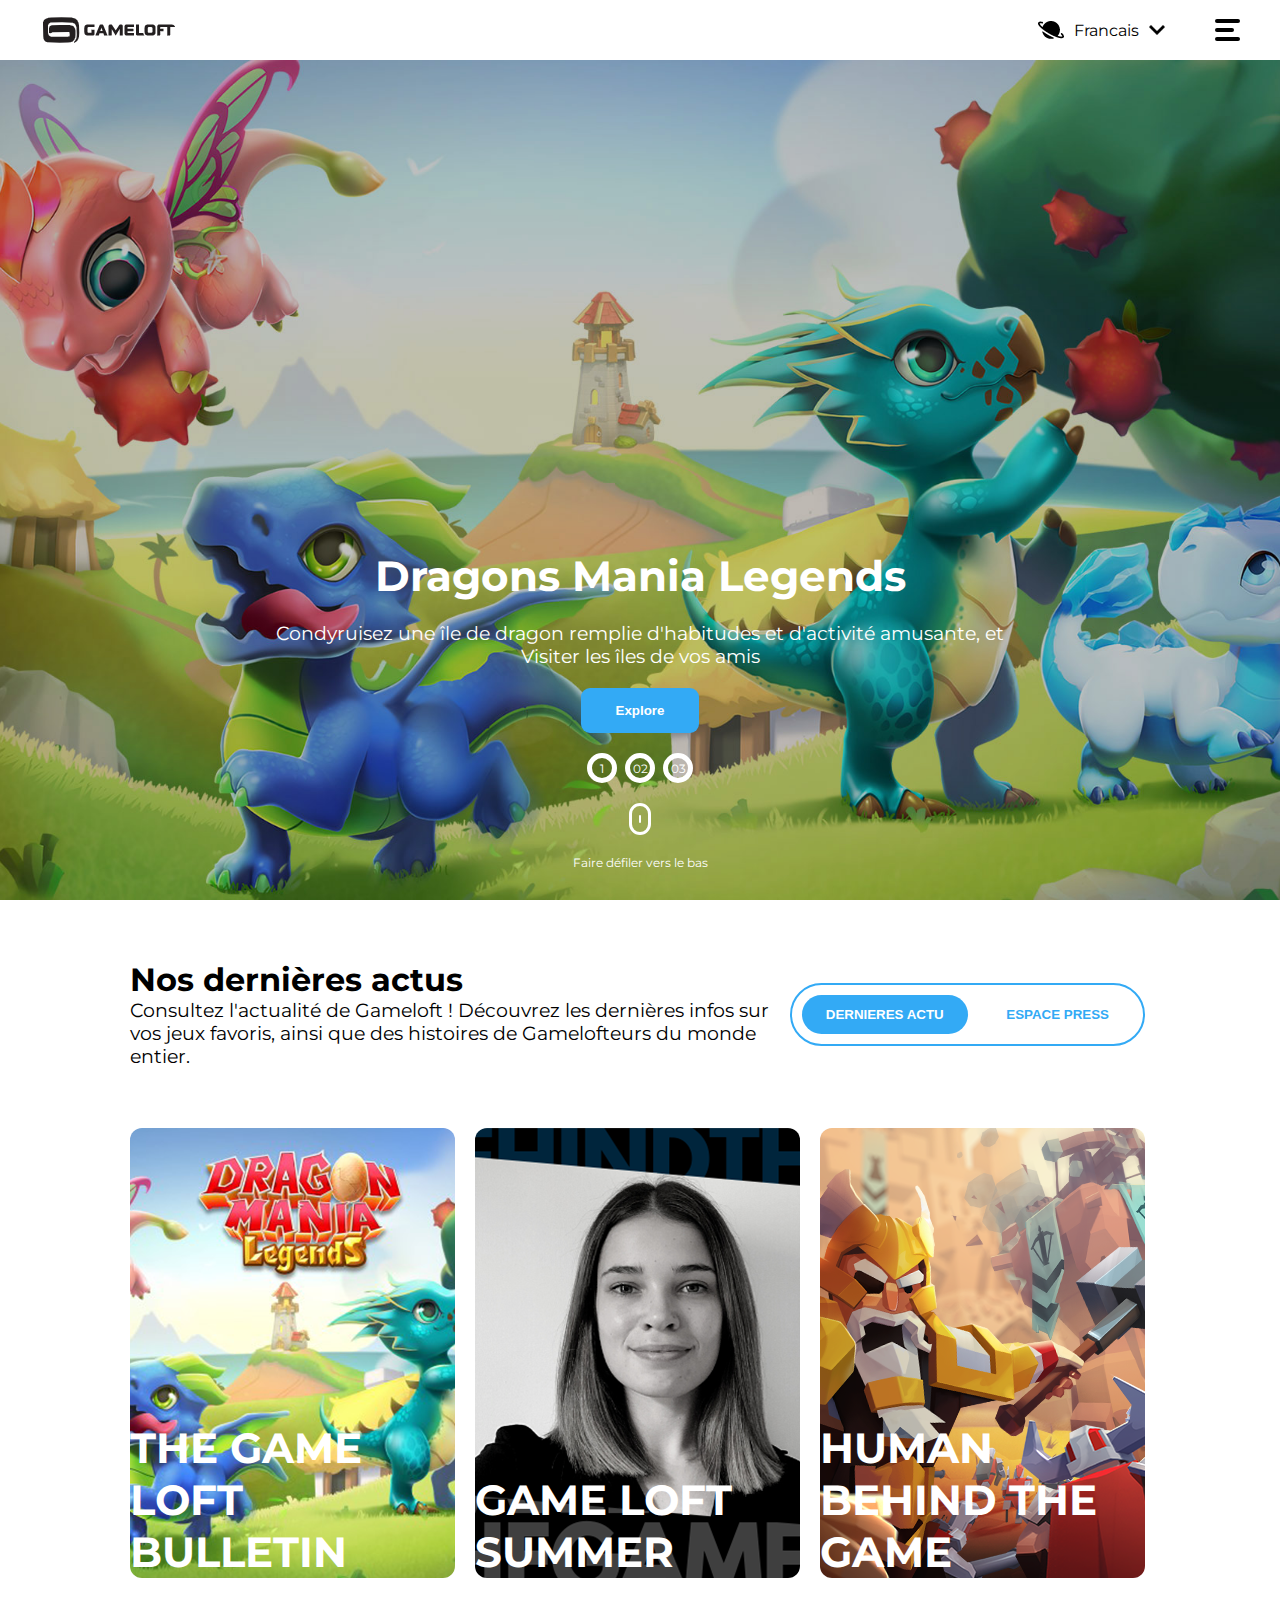
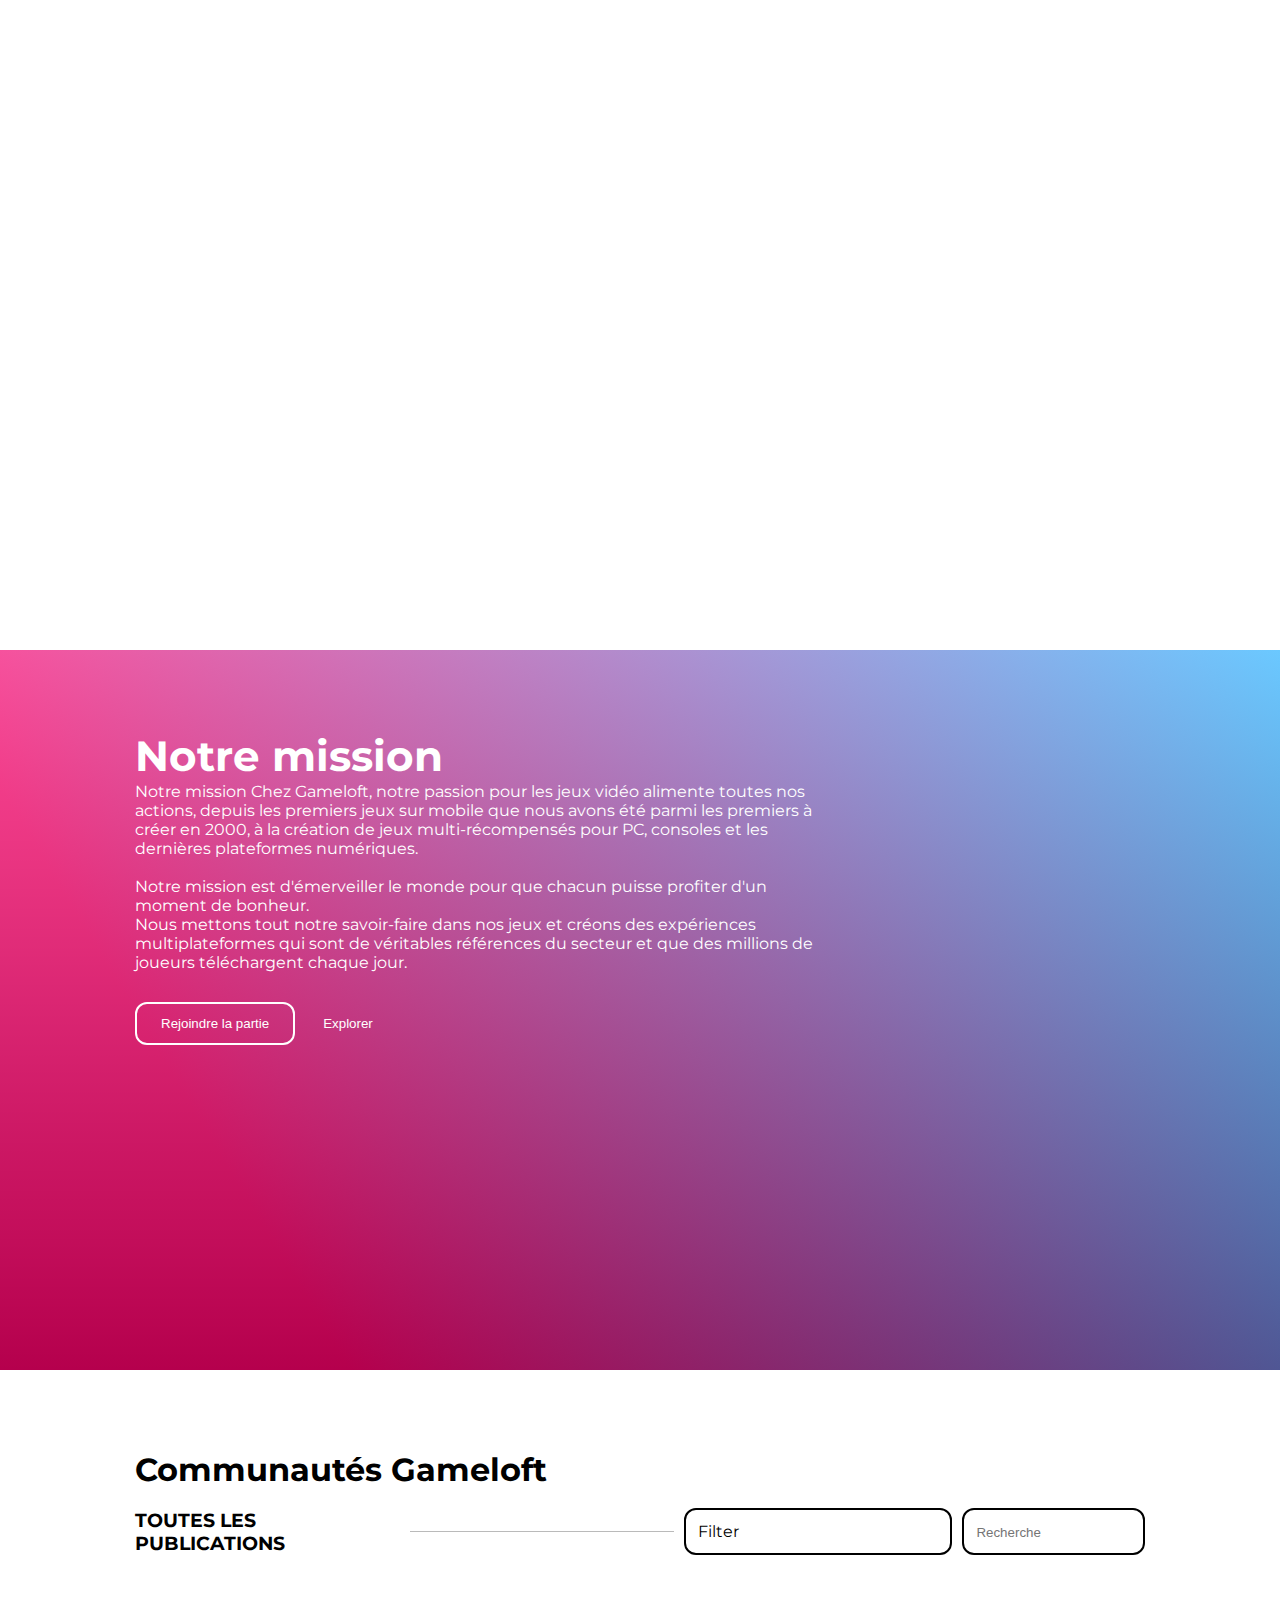
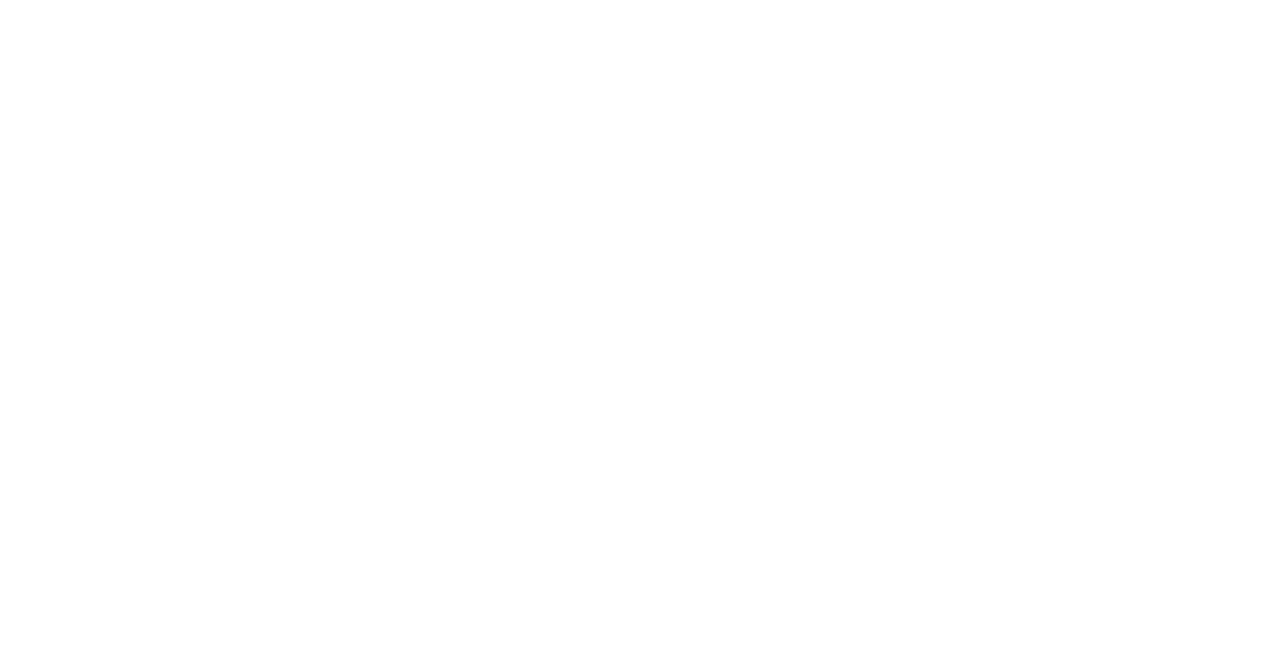
==== index.html @ cdf4f2e1 "samuel" ====
<!DOCTYPE html>
<html lang="en">

<head>
    <meta charset="UTF-8">
    <meta http-equiv="X-UA-Compatible" content="IE=edge">
    <meta name="viewport" content="width=device-width, initial-scale=1.0">
    <link rel="stylesheet" href="./cssrapid_by_nk.css">
    <link rel="stylesheet" href="./style.css">
    <link rel="preconnect" href="https://fonts.googleapis.com">
    <link rel="preconnect" href="https://fonts.gstatic.com" crossorigin>
    <link href="https://fonts.googleapis.com/css2?family=Montserrat:wght@400;700&display=swap" rel="stylesheet">
    <title>Document</title>
</head>

<body>
    <header class="n flex space-between align-items-center">
        <img src="./bma.png" alt="">
        <div class="flex nj">
            <img src="./planet.png" alt=""><span>Francais</span><img src="./arrow-down.png" alt="" width="16">
            <div class="menu pointer">
                <div class="top"></div>
                <div class="md"></div>
                <div class="bottom"></div>
            </div>
        </div>
    </header>
    <main>
        <div class="an flex align-items-flex-end justify-content-center">
            <div class="gro flex align-items-center flex-column">
                <h1 class="white h1">Dragons Mania Legends
                </h1>
                <p class="grand white" style="text-align: center;">Condyruisez une île de dragon remplie d'habitudes et
                    d'activité amusante,
                    et <br>
                    Visiter les îles de vos amis</p>
                <button class="bl">Explore</button>
                <div class="chiffre flex">
                    <div class="un circle flex align-items-center justify-content-center white">1</div>
                    <div class="deux circle  flex justify-content-center align-items-center white">02</div>
                    <div class="trois circle flex align-items-center justify-content-center white">03</div>
                </div>
                <div class="rect flex ">
                    <div class="child"></div>
                </div>
                <p class="petit white">Faire défiler vers le bas</p>
            </div>

        </div>

        <section class="sect1">
            <div class="tete flex align-items-center">
                <div class="text">
                    <h1 class="h2">Nos dernières actus</h1>
                    <p class="grand">Consultez l'actualité de Gameloft ! Découvrez les dernières infos sur vos jeux
                        favoris, ainsi que
                        des histoires de Gamelofteurs du monde entier.</p>
                </div>
                <div class="last flex">
                    <button class="blue">DERNIERES ACTU</button>
                    <button class="nj">ESPACE PRESS</button>
                </div>
            </div>
            <div class="cartes">
                <div class="cart" style="background-image: url('./3.png');">
                    <h1 class="h1">THE GAME LOFT BULLETIN</h1>
                </div>
                <div class="cart" style="background-image: url('./1.png');">
                    <h1 class="h1">GAME LOFT SUMMER</h1>
                </div>
                <div class="cart" style="background-image: url('./2.png');">
                    <h1 class="h1">HUMAN BEHIND THE GAME</h1>
                </div>
            </div>
        </section>
        <section class="sect2">
            <div class="part">
                <div class="ensemble">
                    <h1 class="h1">Notre mission</h1>
                </div>
                <p>
                    Notre mission
                    Chez Gameloft, notre passion pour les jeux vidéo alimente toutes nos actions, depuis les premiers
                    jeux
                    sur mobile que nous avons été parmi les premiers à créer en 2000, à la création de jeux
                    multi-récompensés pour PC, consoles et les dernières plateformes numériques. <br><br>

                    Notre mission est d'émerveiller le monde pour que chacun puisse profiter d'un moment de bonheur.
                    <br>
                    Nous mettons tout notre savoir-faire dans nos jeux et créons des expériences multiplateformes qui
                    sont
                    de véritables références du secteur et que des millions de joueurs téléchargent chaque jour.
                </p>
                <button>Rejoindre la partie</button> <button class="btn2">Explorer</button>
            </div>



        </section>

        <section class="sect3">
            <h1 class="h2">Communautés Gameloft</h1>
            <br>
            <div class="filtre flex align-items-center">
                <p class="grand pc" style="font-weight: 700;">TOUTES LES PUBLICATIONS</p>
                <div class="trait pc"></div>
                <div class="ft pc">Filter</div>
                <form action="" class="form">
                    <input type="text" placeholder="Recherche">

                </form>
            </div>
            <div class="galerie">

            </div>
        </section>

    </main>
</body>

</html>
---- cssrapid_by_nk.css ----
:root{
    --orange: #FFA552;
    --bleu: #78C3FB;
    --bleu-fonce: #5896c6;
    --jaune: #FFBC42;
    --vert-pal: #6A8D73;
    --vert-bleu: #17BEBB;
    --rose: #B6465F;
}
* {
    margin: 0;
    padding: 0;
    box-sizing: border-box;
}


.border-none {
    border: none;
}
.bg-none {
    background: none;
}

/* -----------partie des boutons--------- */
.btn-small {
    padding: 16px 30px;
    border: none;
}

.btn-normal {
    padding: 16px 50px;
    border: none;
}
.btn-big {
    padding: 20px 100px;
    border: none;
}

/* --------partie radius-------------- */

.radius-small{
    border-radius: 5px;
}
.radius-normal{
    border-radius: 40px;
}
.radius-top-left {
    border-top-left-radius: 40px;
}
.radius-top-right {
    border-top-right-radius: 40px;
}
.border-bottom-right-radius {
    border-bottom-right-radius: 40px;
}
.border-bottom-left-radius {
    border-bottom-left-radius: 40px;
}
/* --------------Faire des formes------------ */

.circle {
    border-radius: 50%;
}

/* -------------------container------------------- */

.container-100 {
    padding: 0 100px;
    height: auto;
}
.container-150 {
    padding: 0 150px;
    height: auto;
}
.container-center {
    margin:auto;
}


/* ---------------Alignement de text-------------- */
.text-center {
    text-align: center;
}
.text-end {
    text-align: end;
}
.text-justify {
    text-align: justify;
}
.text-left {
    text-align: left;
}
.text-right{
    text-align: right;
}
/* -------------flex----------------- */

.flex {
    display: flex;
}
.justify-content-center {
    justify-content: center;
}
.justify-content-start {
    justify-content: start;
}
.justify-content-end {
    justify-content: end;
}
.align-items-center {
    align-items: center;
}
.align-items-flex-end {
    align-items: flex-end;
}
.align-items-flex-start {
    align-items: flex-start;
}

.flex-column {
    flex-direction: column;
    -ms-flex-direction: column;
}

.space-between {
    justify-content: space-between;
}
.space-around {
    justify-content: space-around;
}


/* -------------grid----------------- */
.grid {
    display: grid;
}
.col4 {
    grid-template-columns: repeat(4, 25%);
    justify-content: center;
}

.col5 {
    grid-template-columns: repeat(5, 20%);
    justify-content: center;
}

.col3 {
    grid-template-columns: repeat(3, 33.33%);
    justify-content: center;
}
.col2 {
    grid-template-columns: repeat(2, 50%);
    justify-content: center;
}

.width-100 {
    width: 100%;
}
.height-100 {
    width: 100vh;
}


.gap10 {
    gap: 10px;
}
.gap20 {
    gap: 20px;
}
.gap30 {
    gap: 30px;
}
.gap40 {
    gap: 40px;
}
.gap50 {
    gap: 50px;
}

/* ----------partie animation --------- */
.transition01s {
    transition: all .1s;
}
.transition02s {
    transition: all .2s;
}
.transition03s {
    transition: all .3s;
}
.transition04s {
    transition: all .4s;
}
.transition05s {
    transition: all .5s;
}
.transition1s {
    transition: all 1s;
}

.ease-in {
    transition-timing-function: ease-in;
}

.ease-out {
    transition-timing-function: ease-out;
}
.ease-in-out {
    transition-timing-function: ease-in-out;
}

.delay1s {
    transition-delay: 1s;
}
.delay05s {
    transition-delay: .5s;
}

.scale:hover {
    transform: scale(1.1);
}
.rotate:hover {
    transform: rotateZ(-2deg);
}
.rotate-all-Z:hover {
    transform: rotateZ(360deg);
}
.rotate-all-Y:hover {
    transform: rotateY(360deg);
}
.rotate-all-X:hover {
    transform: rotateX(360deg);
}

/* -----------------------Animation personnalité------------------------------ */
.scale-rotate-left:hover {
    transform: rotateZ(-2deg) scale(1.1);
}
.scale-rotate-right:hover {
    transform: rotateZ(2deg) scale(1.1);
}
.shadow-anime:hover {
    box-shadow: -8px 8px 0px black;
}

/* ----------Animation-------- */
.batement{
    box-shadow: 0 0 0 0 black;
    animation: batement 1.3s infinite;
}
@keyframes batement {
    to {
        box-shadow: 0px 0px 18px rgba(0, 0, 0, 0.01);
    }
}

.non:hover {
    animation: non .4s forwards;
}
@keyframes non {
    0% {
        transform: translateX(0px);
    }
    20% {
        transform: translateX(-5px);
    }
    40% {
        transform: translateX(5px);
    }
    60% {
        transform: translateX(-5px);
    }
    80% {
        transform: translateX(5px);
    }
    100% {
        transform: translateX(0px);
    }

}
.oui:hover {
    animation: oui .4s forwards;
}
@keyframes oui {
    0% {
        transform: translateY(0px);
    }
    20% {
        transform: translateY(-10px);
    }
    40% {
        transform: translateY(10px);
    }
    60% {
        transform: translateY(-10px);
    }
    80% {
        transform: translateY(10px);
    }
    100% {
        transform: translateY(0px);
    }

}

.boule:hover {
    animation: boule 4s infinite;
}
@keyframes boule {
    0% {
        transform: skewX(2deg);
    }
    20% {
        transform: skewX(-2deg);
    }
    40% {
        transform: skewX(2deg);
    }
    60% {
        transform: skewX(-4deg);
    }
    80% {
        transform: skewX(4deg);
    }
    100% {
        transform: skewX(2deg);
    }

}

.glisser-haut {
    animation: haut .5s ease-out;
}
@keyframes haut {
    from{
        opacity: 0;
        transform: translateY(-100%);
    }
    to{
        opacity: 1;
        transform: translateY(0px);
    }
}

.glisser-droite {
    animation: droite .5s ease-out;
}
@keyframes droite {
    from{
        opacity: 0;
        transform: translateX(-100%);
        
    }
    to{
        opacity: 1;
        transform: translateX(0px);
    }
    
}
.glisser-gauche {
    animation: gauche .5s ease-out;
}
@keyframes gauche {
    from{
        opacity: 0;
        transform: translateX(100%);
        
    }
    to{
        opacity: 1;
        transform: translateX(0px);
    }
    
}
.glisser-bas {
    animation: bas .5s ease-out;
}
@keyframes bas {
    from{
        opacity: 0;
        transform: translateY(100%);
    }
    to{
        opacity: 1;
        transform: translateX(0px);
    }
}

/* ------------cursor-------- */
.pointer {
    cursor: pointer;

}

/* ------------signifiant-------- */
.liste {
    list-style: none;
}

a{
    text-decoration: none;
}

.shadow {
    box-shadow: 5px 5px 12px rgba(0, 0, 0, 0.2);
}




/* -------------partie media------------- */

@media all and (max-width: 900px) {
    .col4 {
        grid-template-columns: repeat(3, 32%);
    }
    .col5 {
        grid-template-columns: repeat(4, 20%);
        justify-content: center;
    }
    .col3 {
        grid-template-columns: repeat(2, 33.33%);
        justify-content: center;
    }
    .col2 {
        grid-template-columns: repeat(1, 50%);
        justify-content: center;
    }
}
@media all and (max-width: 650px) {
    .col4 {
        grid-template-columns: repeat(2, 32%);
    } 
    .col5 {
        grid-template-columns: repeat(3, 20%);
        justify-content: center;
    }
    .col3 {
        grid-template-columns: repeat(1, 33.33%);
        justify-content: center;
    }
    .col2 {
        grid-template-columns: repeat(1, 50%);
        justify-content: center;
    }
}
@media all and (max-width: 400px) {
    .col4 {
        grid-template-columns: repeat(1, 32%);
    } 
    .col5 {
        grid-template-columns: repeat(2, 20%);
        justify-content: center;
    }
    .col2 {
        grid-template-columns: repeat(1, 50%);
        justify-content: center;
    }
}
---- style.css ----
body {
    font-family: 'Montserrat', sans-serif;
}

header {
    height: 60px;
    box-shadow: 0 0 25px rgba(97, 97, 97, 0.233);
    padding: 0 40px;
}

.h1 {
    font-size: 42px;
}

.h2 {
    font-size: 32px;
}

.grand {
    font-size: 19px;
}

.menu {
    height: auto;
    width: 25px;
    display: flex;
    flex-direction: column;
    gap: 5px;

}

.menu .top {
    width: 100%;
    height: 4px;
    background: #000;
    border-radius: 40px;
    transition: all .3s;

}

.menu .md {
    width: 75%;
    height: 4px;
    background: #000;
    border-radius: 40px;
    transition: all .3s;
}

.menu .bottom {
    width: 100%;
    height: 4px;
    background: #000;
    border-radius: 40px;
    transition: all .3s;

}

.nj {
    gap: 10px;
    justify-content: center;
    align-items: center;
    transition: all .3s;

}

.menu {
    margin-left: 40px;

}

.menu:hover>.md {
    width: 100%;
}

main {}

main .an {
    width: 100%;
    height: calc(100vh - 60px);
    background-image: url('./DML-land1.jpg');
    background-position: center;
    background-size: cover;
    background-repeat: no-repeat;


}

.an {
    padding-bottom: 30px;
}

.circle {
    border: 5px solid white;
    width: 30px;
    height: 30px;
    font-size: 12px;

}

.gro {
    gap: 20px;
}

.bl {
    padding: 15px 35px;
    background-color: #33AAF5;
    color: white;
    font-weight: 900;
    border-radius: 9px;
    border: none;
    outline: none;
}

.chiffre {
    gap: 8px;
}

.white {
    color: white;
}

.rect {
    width: 22px;
    height: 32px;
    border: 3px solid white;
    border-radius: 40px;
    justify-content: center;
    align-items: center;
}

.child {
    background-color: white;
    width: 2px;
    height: 8px;
    background-color: white;
    border-radius: 12px;
}

.sect1 {
    height: 150vh;
    padding: 60px 135px 60px 130px;
}

.petit {
    font-size: 12px;

}

.text {
    width: 65%;
}

.last {
    width: 35%;
    border: 2px solid #33AAF5;
    padding: 10px;
    display: flex;
    justify-content: space-between;
    border-radius: 40px;

}



.last .blue {
    background-color: #33AAF5;
    border-radius: 40px;
    outline: none;
    padding: 12px 24px;
    border: none;
    color: white;
    font-weight: 900;
}

.last .blue {
    background-color: #33AAF5;
    border-radius: 40px;
    outline: none;
    padding: 12px 24px;
    border: none;
    color: white;
    font-weight: 900;
}

.last .nj {
    background-color: #33AAF5;
    outline: none;
    padding: 12px 24px;
    border: none;
    color: white;
    font-weight: 900;
    background: none;
    color: #33AAF5;
}

.cart {
    width: 33%;
    height: 450px;
    border-radius: 12px;
    display: flex;
    align-items: flex-end;
    color: white;


}

.cartes {
    display: flex;
    gap: 20px;
    justify-content: center;
    margin-top: 60px;
}

section {
    padding: 80px 135px;
}

.sect2 {
    height: 80vh;
    padding: 80px 135px;
    background: linear-gradient(-120.99deg, transparent -27.77%, rgba(46, 178, 255, 0.71) 0px, rgba(255, 0, 108, 0.71) 79.64%), linear-gradient(0deg, rgb(0, 0, 0), transparent);
    color: white;
}

.part {
    width: 70%;
}

.sect2 button {
    padding: 12px 24px;
    border-radius: 12px;
    background: none;
    color: white;
    border: 2px solid white;
    margin-top: 30px;
}

.sect2 .btn2 {
    border: none;
}

.sect3 {
    height: 100vh;
}

.pc {
    width: 30%;
}

.filtre {
    gap: 10px;
}

.trait {
    background-color: rgba(128, 128, 128, 0.541);
    height: 1px;
}

.ft, .form {
    padding: 12px;
    border: 2px solid black;
    border-radius: 12px;

}

.form input {
    width: 100%;
    height: 100%;
    border: none;
    outline: none;
}
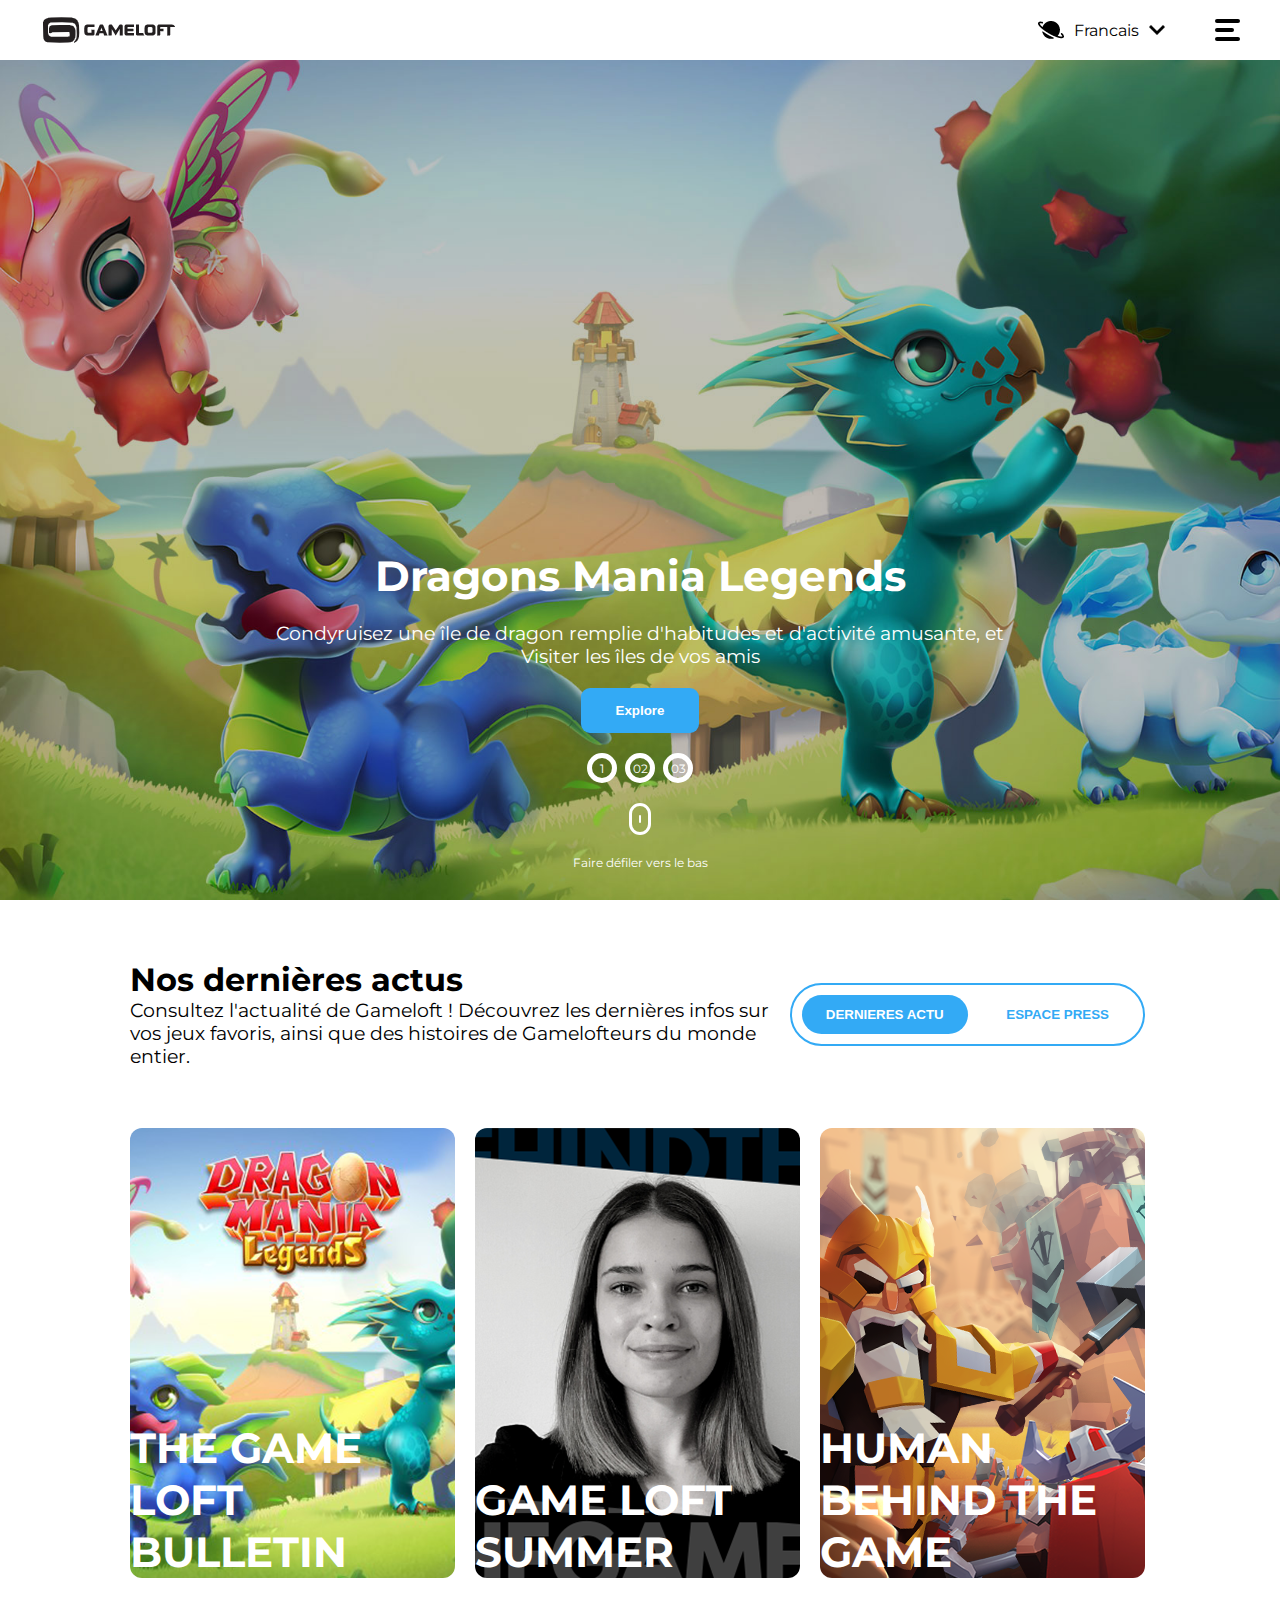
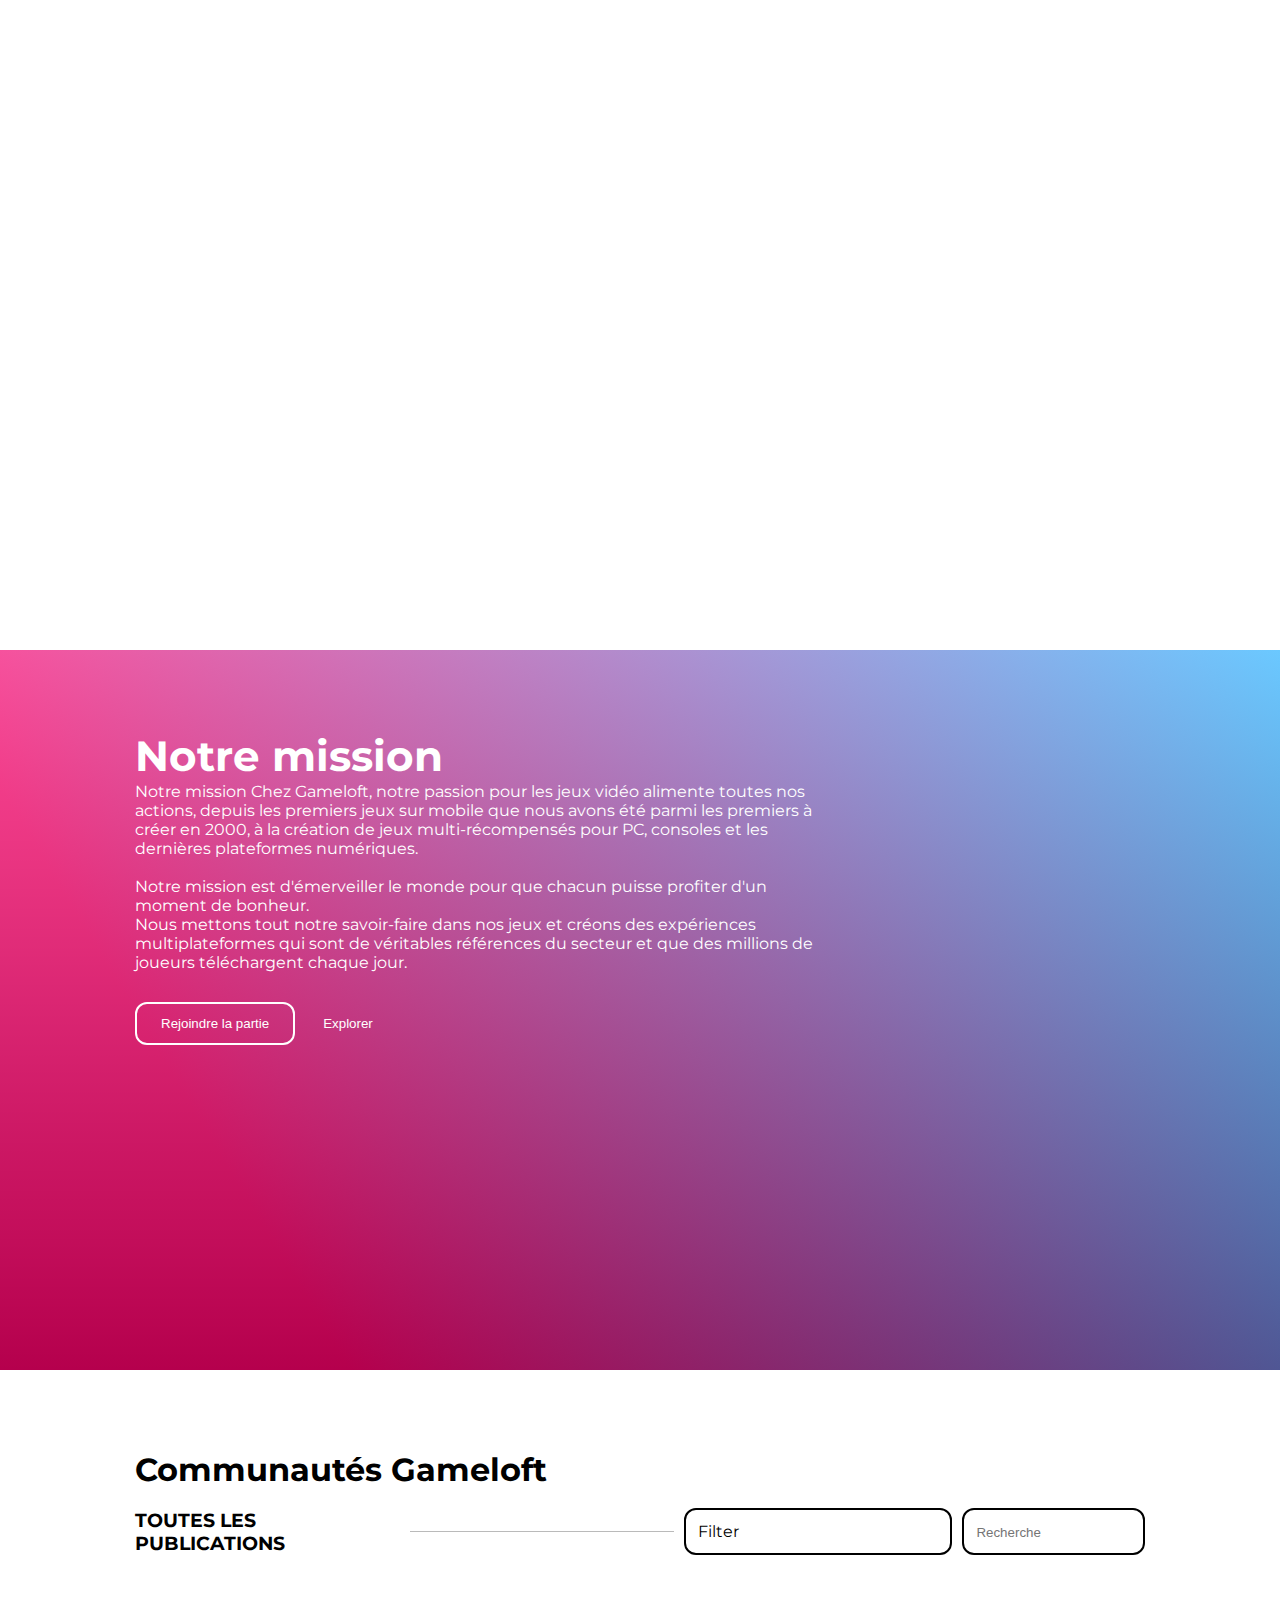
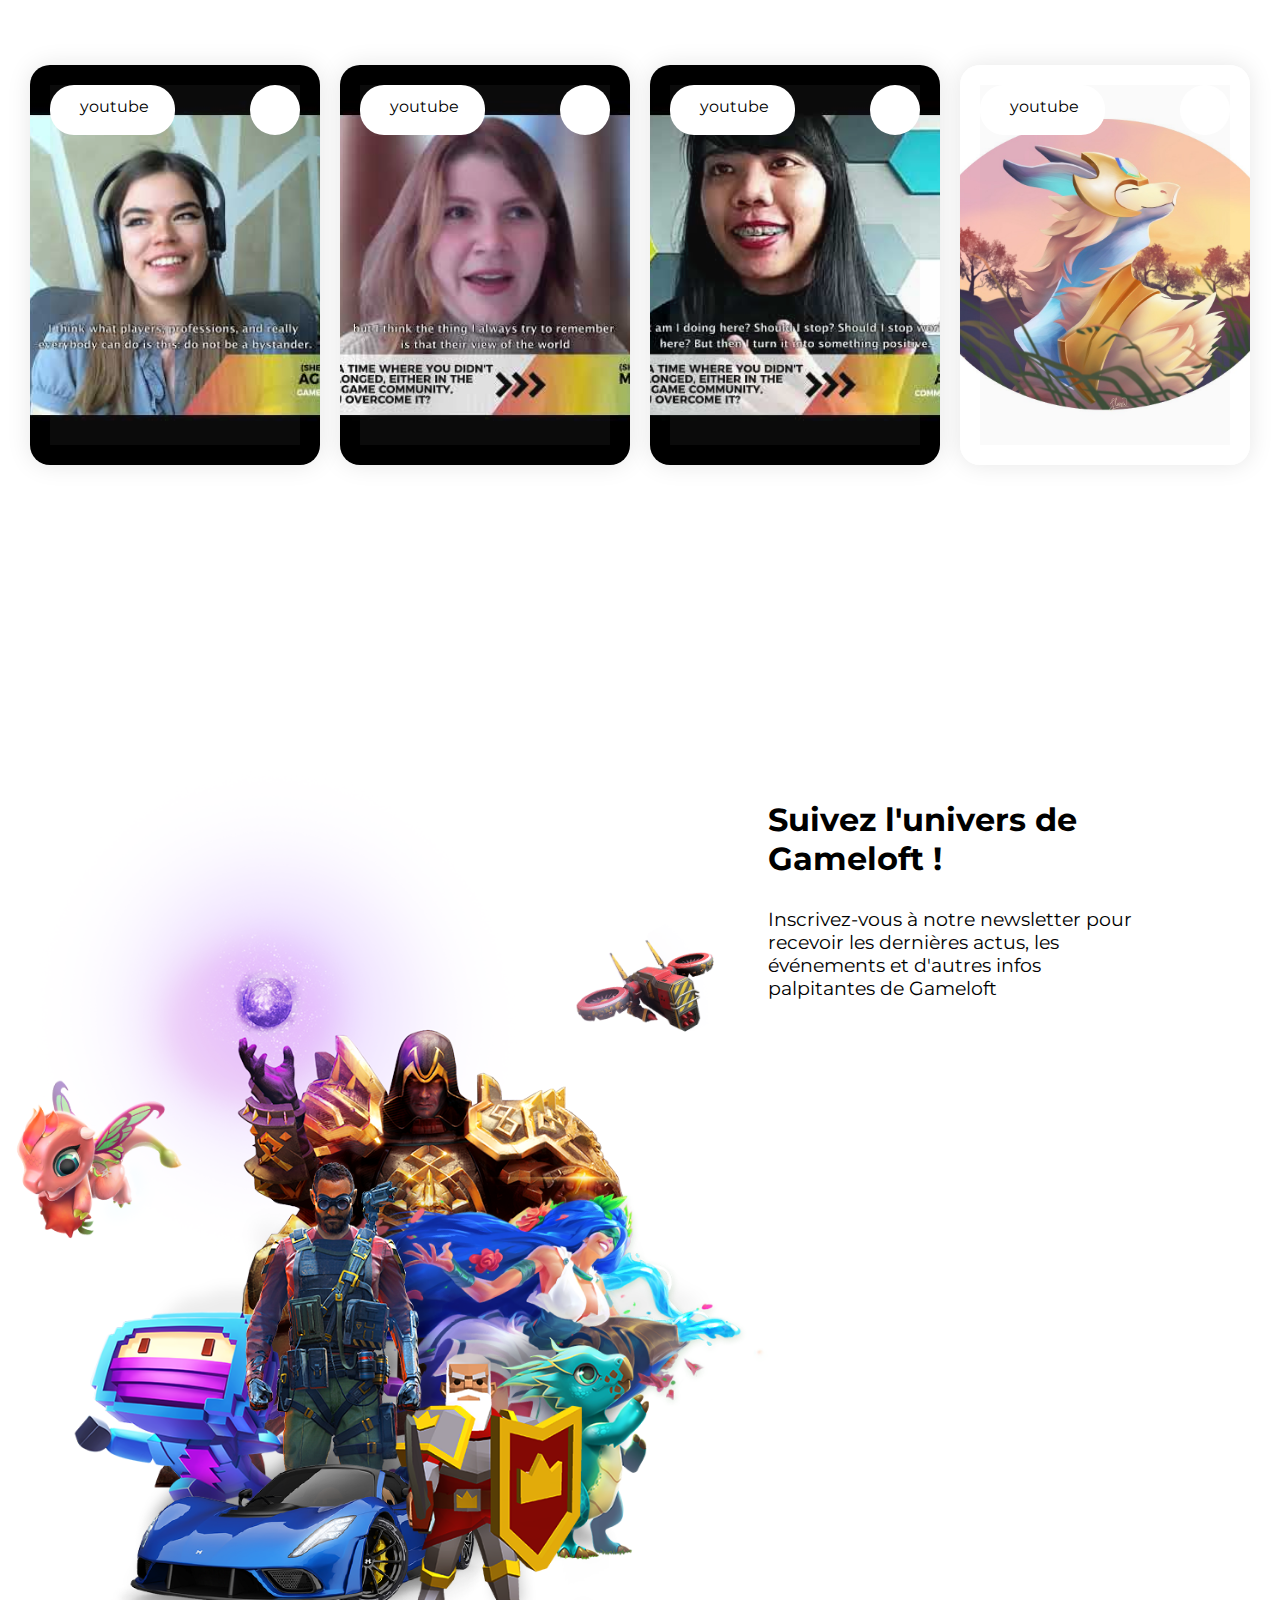
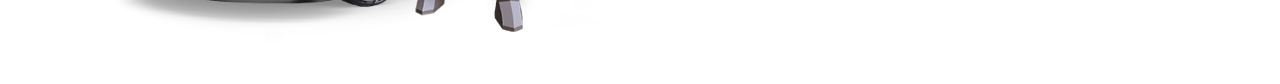
==== commit cb3b779a: "samuel" ====
--- a/index.html
+++ b/index.html
@@ -9,7 +9,10 @@
     <link rel="stylesheet" href="./style.css">
     <link rel="preconnect" href="https://fonts.googleapis.com">
     <link rel="preconnect" href="https://fonts.gstatic.com" crossorigin>
+
+
     <link href="https://fonts.googleapis.com/css2?family=Montserrat:wght@400;700&display=swap" rel="stylesheet">
+
     <title>Document</title>
 </head>
 
@@ -99,23 +102,74 @@
         </section>
 
         <section class="sect3">
-            <h1 class="h2">Communautés Gameloft</h1>
-            <br>
-            <div class="filtre flex align-items-center">
-                <p class="grand pc" style="font-weight: 700;">TOUTES LES PUBLICATIONS</p>
-                <div class="trait pc"></div>
-                <div class="ft pc">Filter</div>
-                <form action="" class="form">
-                    <input type="text" placeholder="Recherche">
+            <div class="op">
+                <h1 class="h2">Communautés Gameloft</h1>
+                <br>
+                <div class="filtre flex align-items-center">
+                    <p class="grand pc" style="font-weight: 700;">TOUTES LES PUBLICATIONS</p>
+                    <div class="trait pc"></div>
+                    <div class="ft pc">Filter</div>
+                    <form action="" class="form">
+                        <input type="text" placeholder="Recherche">
 
-                </form>
+                    </form>
+                </div>
             </div>
-            <div class="galerie">
 
+            <div class="galerie align-items-center">
+                <div class="gt" style="background-image: url('./hqdefault (1).jpg');">
+                    <div class="back align-items-center">
+                        <div class="send">
+                            <p>youtube</p>
+                            <div class="sd"></div>
+                        </div>
+                    </div>
+                </div>
+
+                <div class="gt" style="background-image: url('./hqdefault (2).jpg');">
+                    <div class="back">
+                        <div class="send">
+                            <p>youtube</p>
+                            <div class="sd"></div>
+                        </div>
+                    </div>
+                </div>
+
+                <div class="gt" style="background-image: url('./hqdefault.jpg');">
+                    <div class="back">
+                        <div class="send">
+                            <p>youtube</p>
+                            <div class="sd"></div>
+                        </div>
+                    </div>
+                </div>
+
+                <div class="gt"
+                    style="background-image: url('./281960034_5383888024968499_2593416771716586921_n.jpg');">
+                    <div class="back">
+                        <div class="send">
+                            <p>youtube</p>
+                            <div class="sd"></div>
+                        </div>
+                    </div>
+                </div>
+
+
+
+            </div>
+        </section>
+        <section class="sect4 flex">
+            <img src="./characters1.png" alt="">
+            <div class="gauche">
+                <h1 class="h2">Suivez l'univers de <br> Gameloft !</h1>
+                <p class="grand">Inscrivez-vous à notre newsletter pour recevoir les dernières actus, les événements et d'autres infos
+                    palpitantes de Gameloft</p>
             </div>
         </section>
 
     </main>
+
+
 </body>
 
 </html>--- a/style.css
+++ b/style.css
@@ -211,9 +211,10 @@
     margin-top: 60px;
 }
 
-section {
+.op {
     padding: 80px 135px;
 }
+
 
 .sect2 {
     height: 80vh;
@@ -256,7 +257,8 @@
     height: 1px;
 }
 
-.ft, .form {
+.ft,
+.form {
     padding: 12px;
     border: 2px solid black;
     border-radius: 12px;
@@ -268,4 +270,76 @@
     height: 100%;
     border: none;
     outline: none;
+}
+
+.gt {
+    height: 400px;
+    width: 25%;
+    border-radius: 20px;
+    background-position: center;
+    background-repeat: no-repeat;
+    background-size: cover;
+    box-shadow: 0 0 24px rgba(0, 0, 0, 0.103);
+    padding: 20px;
+
+}
+
+.sd {
+    width: 50px;
+    height: 50px;
+    background-color: white;
+    border-radius: 50%;
+}
+
+.galerie {
+    display: flex;
+    gap: 20px;
+    margin: 30px;
+
+
+}
+
+.send {
+    display: flex;
+    justify-content: space-between;
+}
+
+.back {
+    height: 100%;
+    background-color: rgba(168, 168, 168, 0.062);
+}
+
+.send p {
+    padding: 12px 30px;
+    background-color: white;
+    font-size: 800;
+    width: 50%;
+    border-radius: 24px;
+
+
+}
+
+.ty {
+
+}
+
+.sect4 {
+    margin-top: 100px;
+   
+}
+
+.sect4 img {
+    
+    width: 60%;
+}
+
+.gauche {
+    margin-top: 30px;
+    width: 30%;
+
+
+}
+
+.gauche p {
+    margin-top: 30px;
 }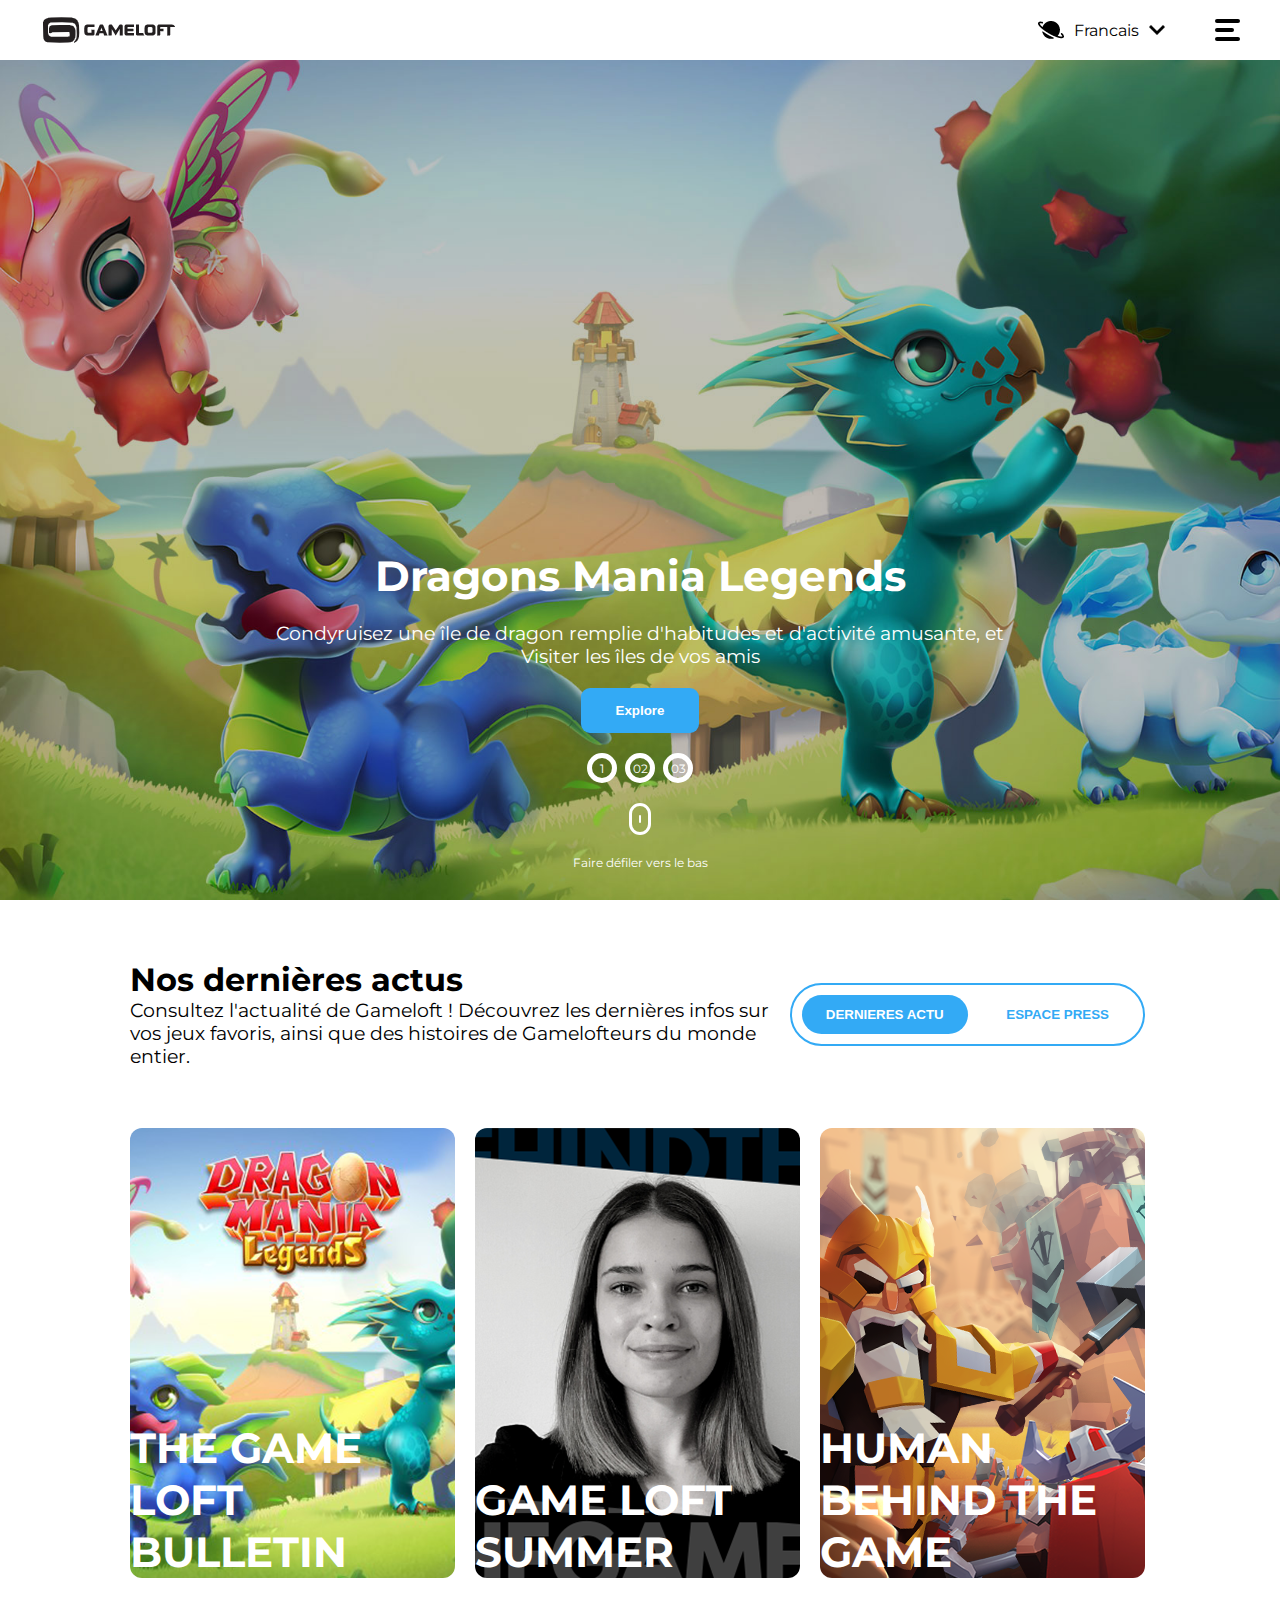
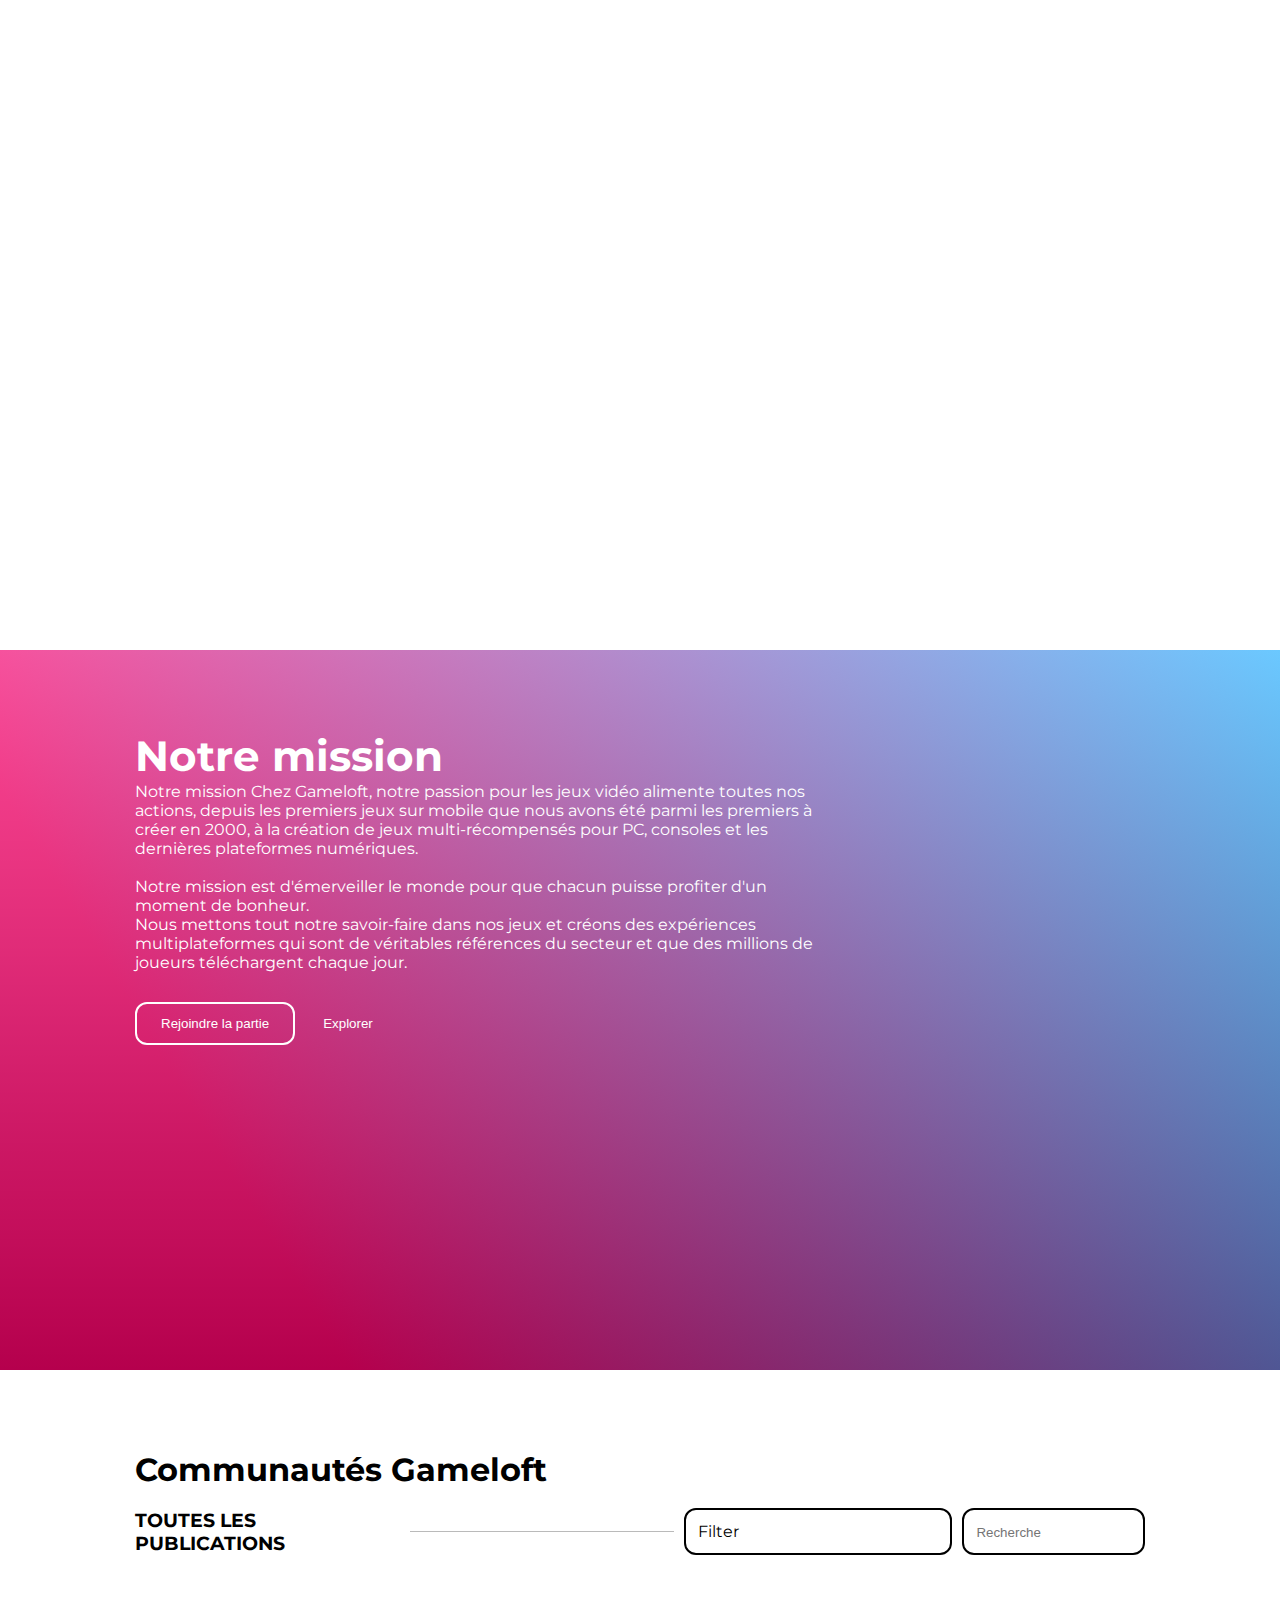
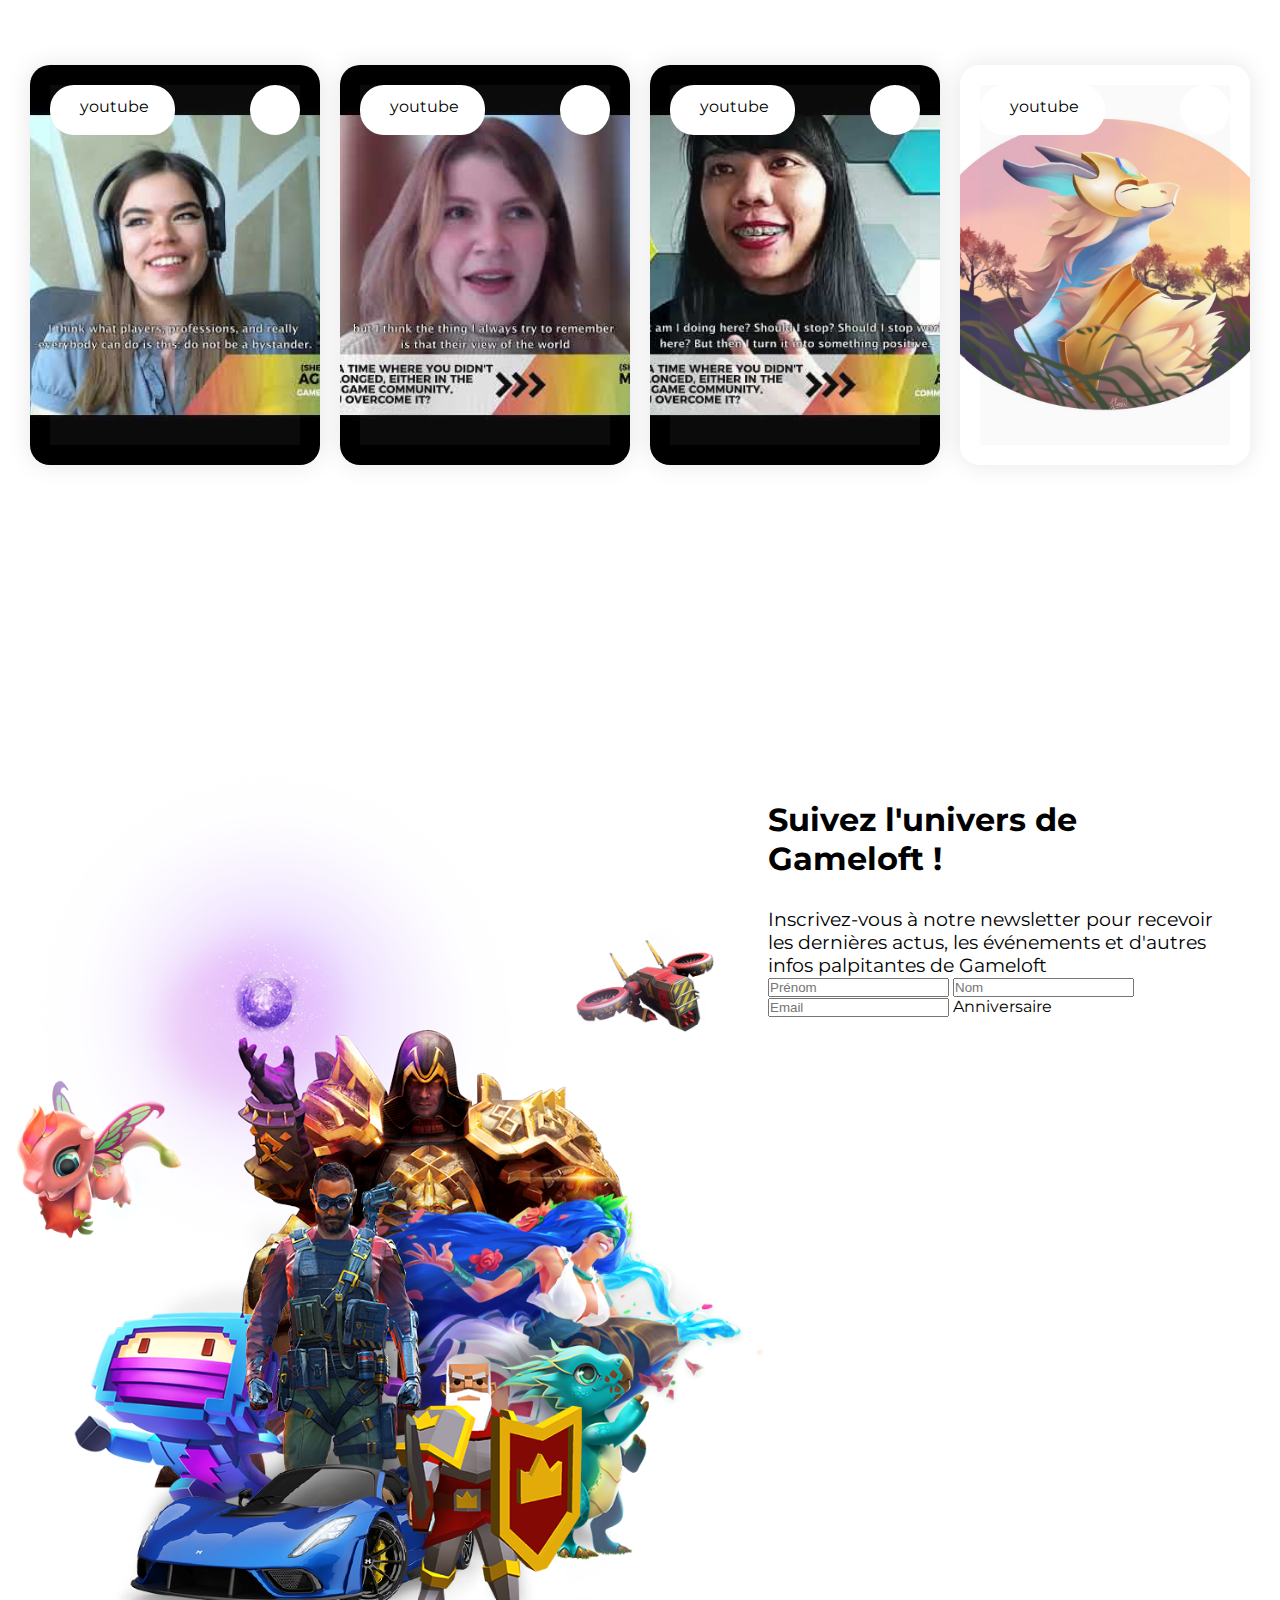
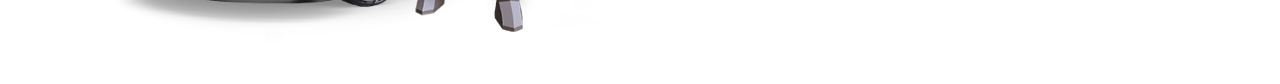
==== commit 5ef4d406: "samuel" ====
--- a/index.html
+++ b/index.html
@@ -162,8 +162,17 @@
             <img src="./characters1.png" alt="">
             <div class="gauche">
                 <h1 class="h2">Suivez l'univers de <br> Gameloft !</h1>
-                <p class="grand">Inscrivez-vous à notre newsletter pour recevoir les dernières actus, les événements et d'autres infos
+                <p class="grand">Inscrivez-vous à notre newsletter pour recevoir les dernières actus, les événements et
+                    d'autres infos
                     palpitantes de Gameloft</p>
+                <form action="" class="inp">
+                    <input type="text" placeholder="Prénom">
+                    <input type="text" placeholder="Nom">
+                    <input type="email" placeholder="Email">
+                    <!-- <input type="date" name="" id=""> -->
+                    <label for="date">Anniversaire</label>
+                    
+                </form>
             </div>
         </section>
 
--- a/style.css
+++ b/style.css
@@ -335,7 +335,7 @@
 
 .gauche {
     margin-top: 30px;
-    width: 30%;
+    width: 35%;
 
 
 }
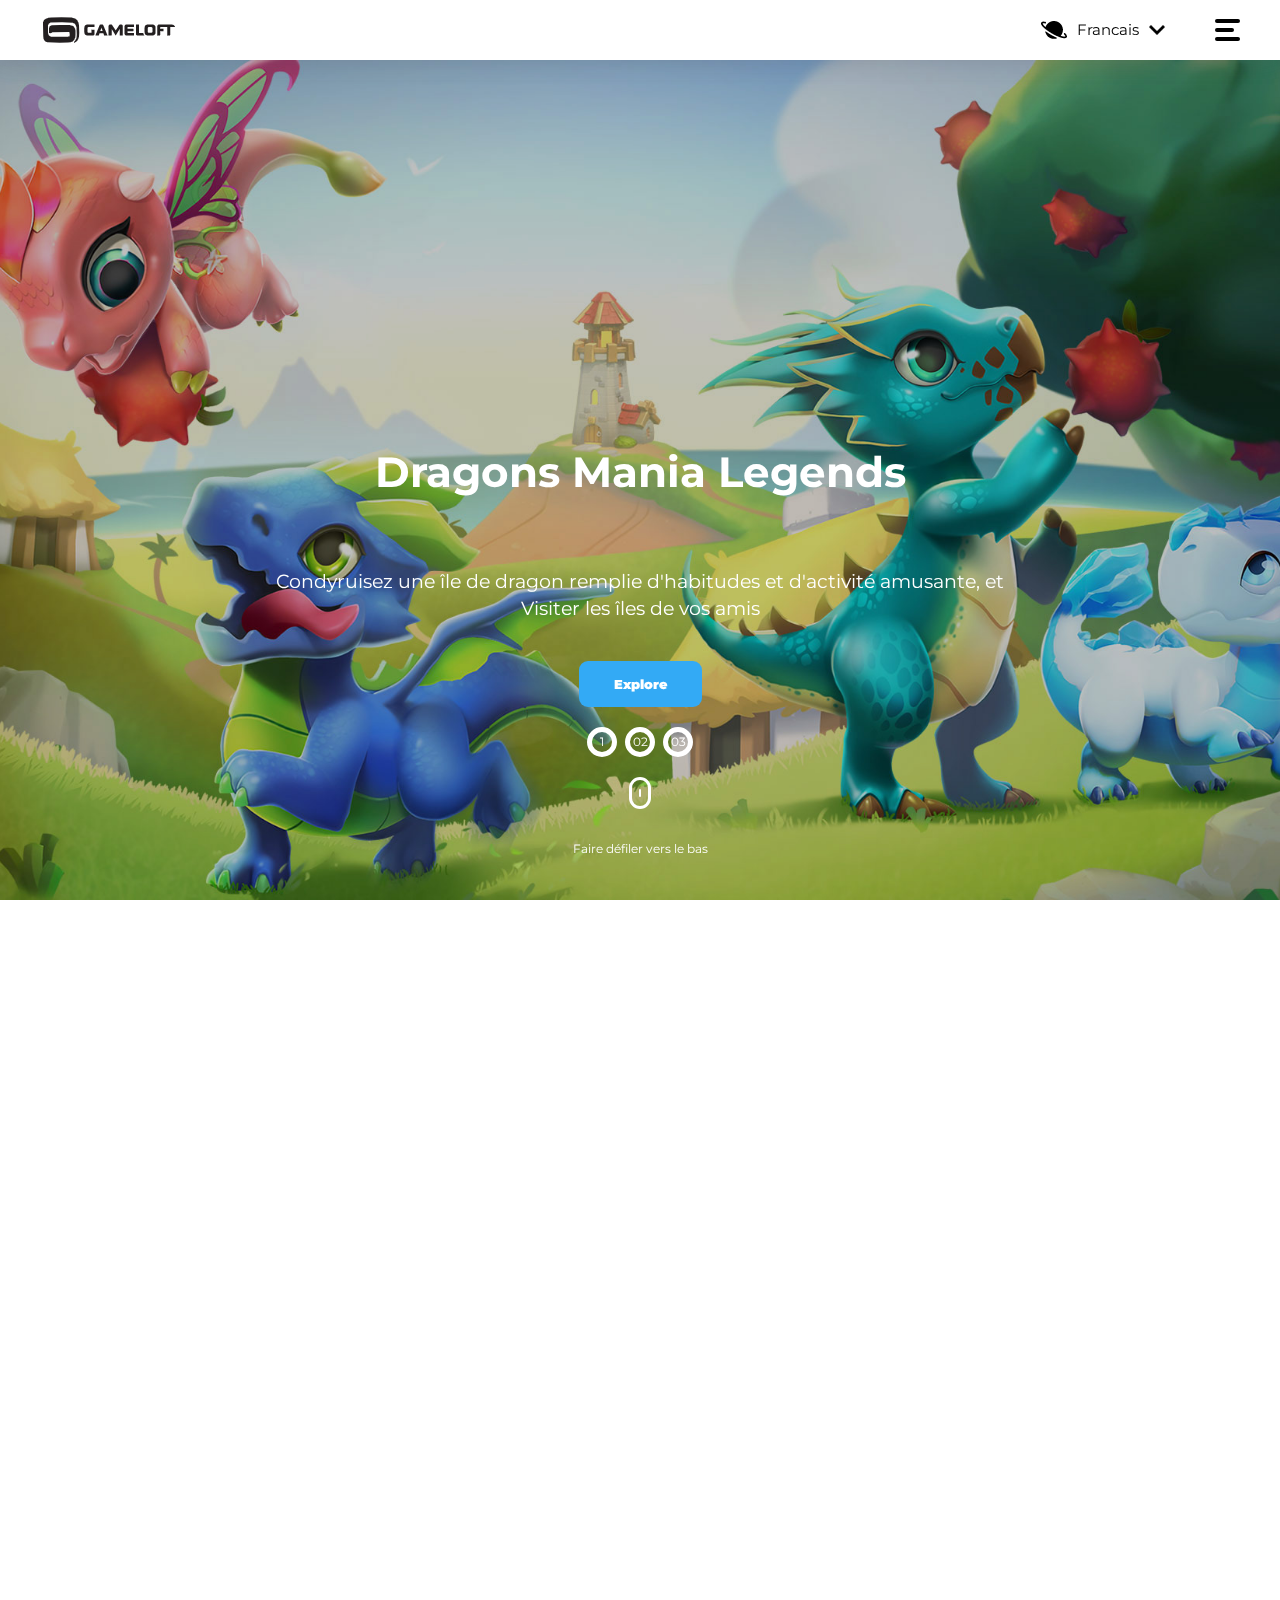
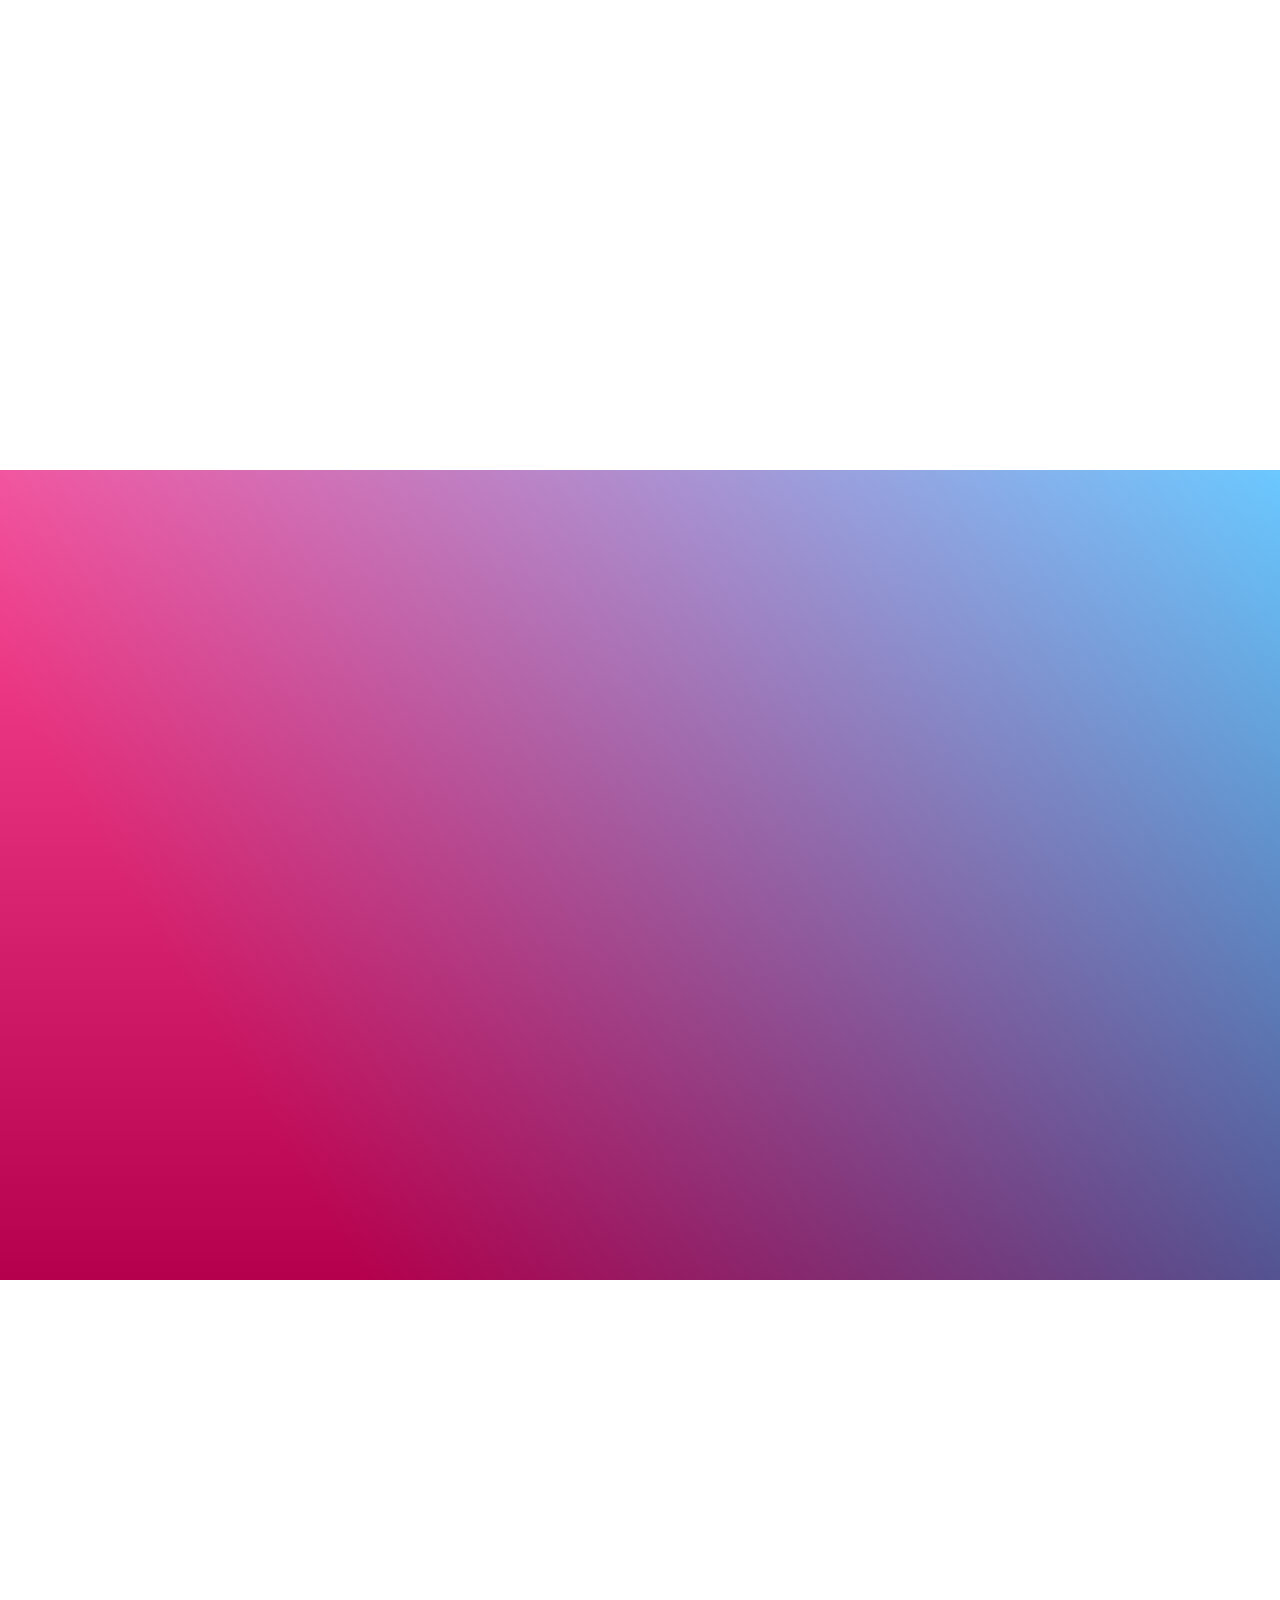
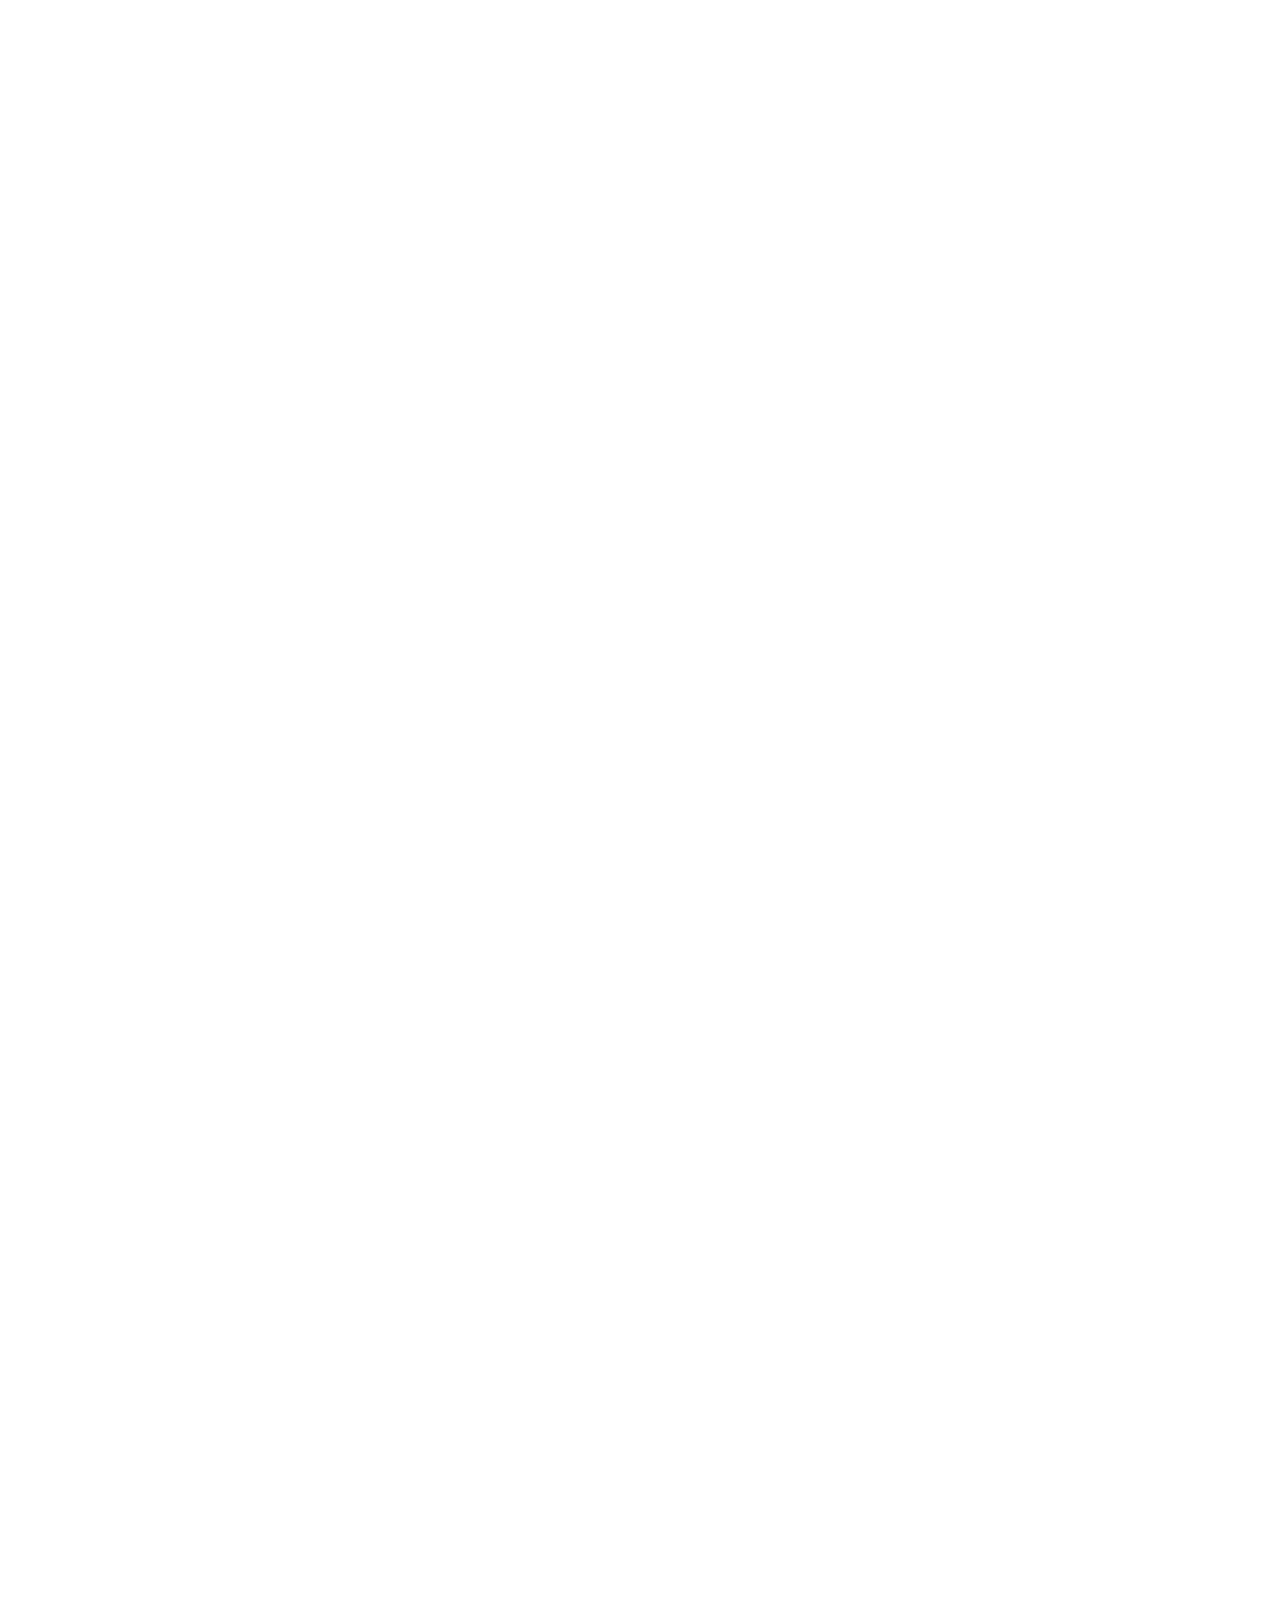
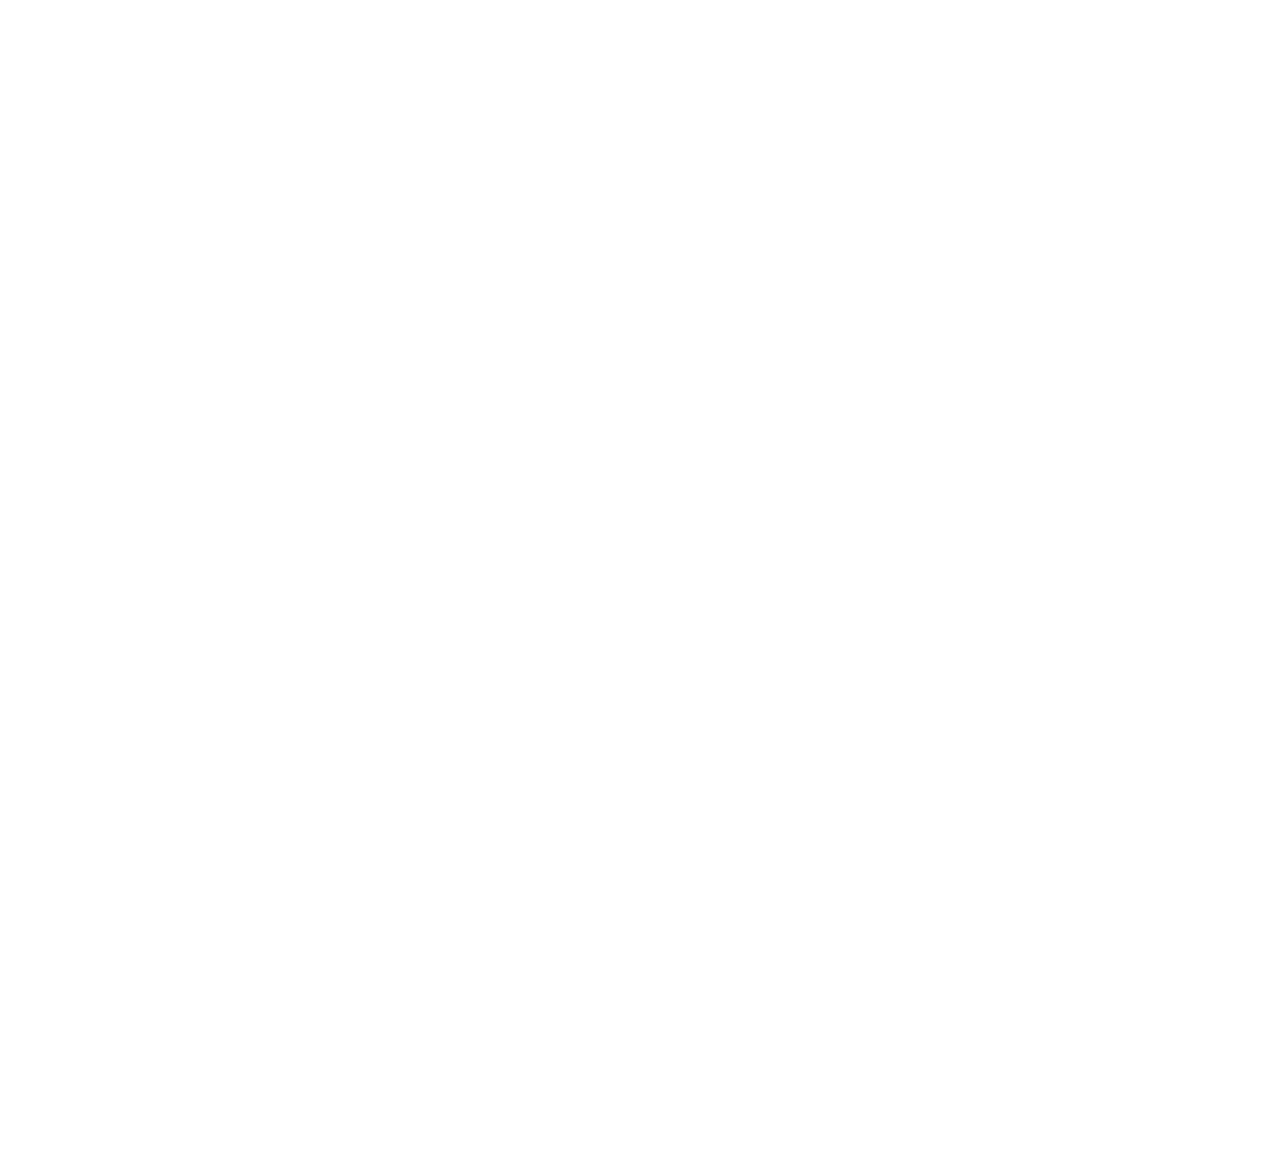
==== commit fd127e6b: "samuel" ====
--- a/index.html
+++ b/index.html
@@ -7,8 +7,12 @@
     <meta name="viewport" content="width=device-width, initial-scale=1.0">
     <link rel="stylesheet" href="./cssrapid_by_nk.css">
     <link rel="stylesheet" href="./style.css">
-    <link rel="preconnect" href="https://fonts.googleapis.com">
-    <link rel="preconnect" href="https://fonts.gstatic.com" crossorigin>
+    <link href="./sam3.css" rel="stylesheet">
+    <link rel="stylesheet" type="text/css" href="./sam2.css">
+    <link rel="stylesheet" type="text/css" href="./sam.css">
+    <link rel="stylesheet" href="https://unpkg.com/aos@next/dist/aos.css" />
+    <script src="https://unpkg.com/aos@next/dist/aos.js"></script>
+
 
 
     <link href="https://fonts.googleapis.com/css2?family=Montserrat:wght@400;700&display=swap" rel="stylesheet">
@@ -30,7 +34,7 @@
     </header>
     <main>
         <div class="an flex align-items-flex-end justify-content-center">
-            <div class="gro flex align-items-center flex-column">
+            <div class="gro flex align-items-center flex-column" data-aos="fade-up" data-aos-duration="1500">
                 <h1 class="white h1">Dragons Mania Legends
                 </h1>
                 <p class="grand white" style="text-align: center;">Condyruisez une île de dragon remplie d'habitudes et
@@ -52,7 +56,7 @@
         </div>
 
         <section class="sect1">
-            <div class="tete flex align-items-center">
+            <div class="tete flex align-items-center" data-aos="fade-up" data-aos-duration="1500">
                 <div class="text">
                     <h1 class="h2">Nos dernières actus</h1>
                     <p class="grand">Consultez l'actualité de Gameloft ! Découvrez les dernières infos sur vos jeux
@@ -64,22 +68,24 @@
                     <button class="nj">ESPACE PRESS</button>
                 </div>
             </div>
-            <div class="cartes">
+            <div class="cartes" data-aos="fade-up" data-aos-duration="1500">
                 <div class="cart" style="background-image: url('./3.png');">
-                    <h1 class="h1">THE GAME LOFT BULLETIN</h1>
+                    <h1>THE GAME LOFT BULLETIN</h1>
                 </div>
                 <div class="cart" style="background-image: url('./1.png');">
-                    <h1 class="h1">GAME LOFT SUMMER</h1>
+                    <h1>GAME LOFT SUMMER</h1>
                 </div>
                 <div class="cart" style="background-image: url('./2.png');">
-                    <h1 class="h1">HUMAN BEHIND THE GAME</h1>
+                    <h1>HUMAN BEHIND THE GAME</h1>
                 </div>
             </div>
         </section>
         <section class="sect2">
-            <div class="part">
+            <div class="part" data-aos="fade-up" data-aos-duration="1500">
                 <div class="ensemble">
                     <h1 class="h1">Notre mission</h1>
+                    <div class="blo"></div>
+                    <br>
                 </div>
                 <p>
                     Notre mission
@@ -102,7 +108,7 @@
         </section>
 
         <section class="sect3">
-            <div class="op">
+            <div class="op" data-aos="fade-up" data-aos-duration="1500">
                 <h1 class="h2">Communautés Gameloft</h1>
                 <br>
                 <div class="filtre flex align-items-center">
@@ -116,7 +122,7 @@
                 </div>
             </div>
 
-            <div class="galerie align-items-center">
+            <div class="galerie align-items-center" data-aos="fade-up" data-aos-duration="1500">
                 <div class="gt" style="background-image: url('./hqdefault (1).jpg');">
                     <div class="back align-items-center">
                         <div class="send">
@@ -126,7 +132,8 @@
                     </div>
                 </div>
 
-                <div class="gt" style="background-image: url('./hqdefault (2).jpg');">
+                <div class="gt" style="background-image: url('./hqdefault (2).jpg');" data-aos="fade-up"
+                    data-aos-duration="1500">
                     <div class="back">
                         <div class="send">
                             <p>youtube</p>
@@ -135,7 +142,8 @@
                     </div>
                 </div>
 
-                <div class="gt" style="background-image: url('./hqdefault.jpg');">
+                <div class="gt" style="background-image: url('./hqdefault.jpg');" data-aos="fade-up"
+                    data-aos-duration="1500">
                     <div class="back">
                         <div class="send">
                             <p>youtube</p>
@@ -144,8 +152,8 @@
                     </div>
                 </div>
 
-                <div class="gt"
-                    style="background-image: url('./281960034_5383888024968499_2593416771716586921_n.jpg');">
+                <div class="gt" style="background-image: url('./281960034_5383888024968499_2593416771716586921_n.jpg');"
+                    data-aos="fade-up" data-aos-duration="1500">
                     <div class="back">
                         <div class="send">
                             <p>youtube</p>
@@ -159,26 +167,172 @@
             </div>
         </section>
         <section class="sect4 flex">
-            <img src="./characters1.png" alt="">
-            <div class="gauche">
+            <img src="./characters1.png" alt="" data-aos="fade-up" data-aos-duration="1500">
+            <div class="gauche" data-aos="fade-up" data-aos-duration="1500">
                 <h1 class="h2">Suivez l'univers de <br> Gameloft !</h1>
                 <p class="grand">Inscrivez-vous à notre newsletter pour recevoir les dernières actus, les événements et
                     d'autres infos
                     palpitantes de Gameloft</p>
-                <form action="" class="inp">
+                <form action="" class="inp flex flex-column">
                     <input type="text" placeholder="Prénom">
                     <input type="text" placeholder="Nom">
                     <input type="email" placeholder="Email">
                     <!-- <input type="date" name="" id=""> -->
-                    <label for="date">Anniversaire</label>
-                    
+                    <div class="ann">
+                        <label for="date">Anniversaire</label>
+                        <select name="" id="" style="padding: 12px; background: none; ">
+                            <option value="Gabon">Gabon</option>
+                            <option value="Gabon">Togo</option>
+                            <option value="Gabon">Benin</option>
+                            <option value="Gabon">Sénégal</option>
+                            <option value="Gabon">Maroc</option>
+                        </select>
+                    </div>
+
+
                 </form>
             </div>
         </section>
 
     </main>
 
-
+    <footer class="com-footer" data-aos="fade-up" data-aos-duration="1500">
+        <div class="com-footer__wrapper">
+            <div style="opacity: 1; visibility: inherit; transform: translate(0px, 0px);"><svg width="566.87"
+                    height="130.71" viewBox="0 0 149.98 34.583" class="com-footer__logo">
+                    <g transform="translate(70.456 83.815)">
+                        <g transform="matrix(.26457 0 0 .26457 -83.057 -93.761)" fill="currentColor">
+                            <path
+                                d="m53.08 147.92c3.2 5.57 8.08 8.18 14.21 8.87 22 2.51 87.63 1.14 87.73 1.14 15.57 0 28.07-7.13 31.45-21.86 0.86-3.75 1.54-16.46 0.76-29.94-0.82-14-7.2-23.25-26.24-24.55-25.29-1.71-61.06-0.9-75.53 0.59-7.73 0.8-12.23 6.08-12.13 13.28 0.23 17.16 0.42 19.8 0.6 20.73 7.68 1.1 7.59 1.17 7.82 0.75a8.64 8.64 0 0 1 6.69-4.46c3.26-0.43 0.8-0.3 68.7-1.33 2.65 0 4.23 1.2 4.72 3.81a38.25 38.25 0 0 1 0.31 10.25c-0.22 2.91-2.62 7.55-7 7.61-0.1 0-48.64 0.23-71.8-0.84-7-0.32-14.67-7.22-14.67-20.06 0-5.45 0-23 0.46-28.45a14.49 14.49 0 0 1 12-13.18c8.64-1.57 89.15-0.62 94.26 0.55 14.53 3.32 15.75 20.73 15.8 21.1 1.36 10 1.49 21.28 1.37 31.47-0.3 23-8.89 28.05-11.76 31.37-0.86 1 0.25 1.46 1.95 2.69 7.22-1.35 17.55-9.25 19.57-26 0.78-6.47 1.38-21.28 0.13-47.85-0.81-17.25-8.06-32.11-32.1-34.85-20.85-2.37-66.77-0.48-87.39 0-36 0.82-35.32 21.37-35.33 29.74-0.14 52.99-0.09 59.85 5.42 69.42z">
+                            </path>
+                            <path
+                                d="m301.82 79.16a4.92 4.92 0 0 1 3.08 0.93 5.88 5.88 0 0 1 1.84 2.46l18 44.2h-14.25c-0.43-0.09-0.66-0.5-0.85-1.22l-2.41-7.61c-0.1-0.82-0.55-1-1.57-1h-14.07c-1 0-1.47 0.19-1.57 1l-2.41 7.65c-0.18 0.72-0.41 1.13-0.85 1.22h-14.29l18.05-44.2a5.82 5.82 0 0 1 1.35-2 5.12 5.12 0 0 1 3.61-1.35zm-8.08 27.69h9.77l-4.89-14.17z">
+                            </path>
+                            <path
+                                d="m254.91 115.47c1.26 0 1.56-0.37 1.52-1.57v-7.34c0-1.81-0.88-2.81-2.43-3.65-0.42-0.22-2.2-1.47-1.06-1.47h14.51c1.2 0 1.58 0.28 1.57 1.53v17c0 3.44-2.36 6.78-6.23 6.78h-24.64c-2.49 0-12.93-1.55-12.93-13.85v-19.85c0-12.3 10.44-13.91 12.93-13.89h29.34c1.26 0 1.55 0.39 1.53 1.59v7.54c0 1.2-0.27 1.57-1.53 1.57h-21.82c-4.82 0-7.2 2.53-7.2 5.66v14.29c0 3.12 2.38 5.66 7.2 5.66 0.46 0-0.55-0.03 9.24 0z">
+                            </path>
+                            <path
+                                d="m504.45 115.47c-4.81 0-7.19-2.54-7.19-5.66v-14.29c0-3.13 2.38-5.66 7.2-5.66h6.11c4.81 0 7.19 2.53 7.19 5.66v14.29c0 3.12-2.37 5.66-7.19 5.66zm13.63 11.28c2.5 0 12.94-1.55 12.94-13.85v-19.85c0-12.3-10.44-13.91-12.93-13.89h-21.15c-2.5 0-12.93 1.59-12.93 13.89v19.87c0 12.3 10.43 13.87 12.93 13.85z">
+                            </path>
+                            <path
+                                d="m360.39 126.4 16.5-28.05v26.9c0 0.73 0 1.5 1.38 1.5h10.7c1 0 1.38-0.31 1.38-1.47 0-23 0.12-15.91 0-39.31 0-3.44-2.36-6.81-6.23-6.81h-5.09a3.78 3.78 0 0 0-3.52 1.61c-15.92 24.49-14.87 23.21-15.73 23.4-0.86-0.19 0.2 1.11-15.73-23.4a3.78 3.78 0 0 0-3.52-1.61h-5.14c-3.88 0-6.21 3.37-6.23 6.81v39.31c0 1.16 0.34 1.47 1.38 1.47h10.7c1 0 1.38-0.31 1.38-1.47v-26.93l16.5 28.05a0.7 0.7 0 0 0 1.27 0z">
+                            </path>
+                            <path
+                                d="m477.91 116.43a1.71 1.71 0 0 0-1.22-0.33h-15.12a1.45 1.45 0 0 1-1.45-1.46v-33.93c0-0.74 0-1.55-1.38-1.55h-10.7c-1 0-1.38 0.35-1.38 1.51v39.31c0 3.45 2.35 6.77 6.23 6.77h30a28.44 28.44 0 0 1-4.98-10.32z">
+                            </path>
+                            <path
+                                d="m614.39 88.22c-2.4-7.83-10.19-9.08-12.3-9.06h-57.53c-3.87 0-6.19 3.37-6.23 6.81v39.31c0 1.16 0.34 1.47 1.38 1.47h10c1 0 1.38-0.31 1.38-1.47v-15.82a1.46 1.46 0 0 1 1.46-1.46h11.49c1.26 0 1.53-0.35 1.53-1.57v-6.91c0-1.22-0.27-1.57-1.53-1.57h-11.5a1.45 1.45 0 0 1-1.46-1.45v-5.19a1.45 1.45 0 0 1 1.46-1.45h28.2v35.42c0 1.16 0.34 1.47 1.37 1.47h10.71c1 0 1.38-0.31 1.38-1.47v-35.42h18.68c1.26 0 1.92-0.3 1.51-1.64z">
+                            </path>
+                            <path
+                                d="m436.09 106.43c0 1.22-0.27 1.58-1.53 1.57h-22.29a1.47 1.47 0 0 0-1.46 1.46v5.18a1.46 1.46 0 0 0 1.46 1.46h25c1.26 0 1.53 0.41 1.53 1.57v7.54c0 1.2-0.27 1.55-1.52 1.54h-33c-3.87 0-6.19-3.32-6.22-6.77v-34c0-3.44 2.35-6.81 6.23-6.81h33c1.25 0 1.55 0.39 1.53 1.59v7.54c0 1.16-0.27 1.57-1.52 1.57h-25.03a1.46 1.46 0 0 0-1.46 1.45v5.19a1.46 1.46 0 0 0 1.46 1.45h22.29c1.26 0 1.53 0.35 1.53 1.57z">
+                            </path>
+                        </g>
+                    </g>
+                </svg></div>
+            <div style="opacity: 1; visibility: inherit; transform: translate(0px, 0px);">
+                <div class="CollapseItem_root__ooGWF com-footer__inner-link">
+                    <div class="CollapseItem_mask__-0ii7"><svg width="14.277" height="22.898"
+                            viewBox="0 0 14.277 22.898" class="CollapseItem_arrow__UVZrw">
+                            <path d="M0,0,8.62,8.62,17.241,0" transform="translate(2.828 20.069) rotate(-90)"
+                                fill="none" stroke="currentColor" stroke-linecap="round" stroke-width="4"></path>
+                        </svg></div>
+                    <div
+                        class="CollapseItem_content__cOuo9 CollapseItem_content--non-title__f7SBB com-footer__inner-link-content">
+                        <ul>
+                            <li><a href="#" class="com-footer__inner-link-content--active">Page d'accueil</a></li>
+                            <li><a href="#">Tous nos jeux</a></li>
+                            <li><a href="#">Nos solutions Business</a></li>
+                            <li><a href="#">À propos de nous</a></li>
+                        </ul>
+                    </div>
+                </div>
+            </div>
+            <div style="opacity: 1; visibility: inherit; transform: translate(0px, 0px);">
+                <div class="CollapseItem_root__ooGWF com-footer__visit">
+                    <div class="CollapseItem_mask__-0ii7"><svg width="14.277" height="22.898"
+                            viewBox="0 0 14.277 22.898" class="CollapseItem_arrow__UVZrw">
+                            <path d="M0,0,8.62,8.62,17.241,0" transform="translate(2.828 20.069) rotate(-90)"
+                                fill="none" stroke="currentColor" stroke-linecap="round" stroke-width="4"></path>
+                        </svg></div>
+                    <div class="CollapseItem_title__JABsE">VISITER</div>
+                    <div class="CollapseItem_content__cOuo9 com-footer__visit-content">
+                        <ul>
+                            <li><a href="#">Gameloft Emplois</a></li>
+                            <li><a href="#">Gameloft Actus&nbsp;</a></li>
+                            <li><a href="#">Gameloft Communautés</a></li>
+                            <li><a href="#">Gameloft Contact Business</a></li>
+                            <li><a href="#">Gameloft Assistance</a></li>
+                        </ul>
+                    </div>
+                </div>
+            </div>
+            <div style="opacity: 1; visibility: inherit; transform: translate(0px, 0px);">
+                <div class="CollapseItem_root__ooGWF com-footer__legal">
+                    <div class="CollapseItem_mask__-0ii7"><svg width="14.277" height="22.898"
+                            viewBox="0 0 14.277 22.898" class="CollapseItem_arrow__UVZrw">
+                            <path d="M0,0,8.62,8.62,17.241,0" transform="translate(2.828 20.069) rotate(-90)"
+                                fill="none" stroke="currentColor" stroke-linecap="round" stroke-width="4"></path>
+                        </svg></div>
+                    <div class="CollapseItem_title__JABsE">LÉGAL</div>
+                    <div class="CollapseItem_content__cOuo9 com-footer__legal-content">
+                        <ul>
+                            <li><a target="_blank" href="#">Conditions d'utilisation</a>
+                            </li>
+                            <li><a target="_blank" href="#">Politique de protection des
+                                    données personnelles</a></li>
+                            <li><a target="_blank" href="#">Politique en matière
+                                    de cookies</a></li>
+                            <li><a target="_blank" href="#">Mentions Légales</a>
+                            </li>
+                            <li><a target="_blank" rel="noopener noreferrer" href="#">Règlements des évènements</a>
+                            </li>
+                        </ul>
+                    </div>
+                </div>
+            </div>
+            <div class="com-footer__follow-lang ty"
+                style="opacity: 1; visibility: inherit; transform: translate(0px, 0px);">
+                <div class="com-footer__follow-us">
+                    <div class="SocialChannel_social-channel__A3sbm">
+                        <div class="text-body2 SocialChannel_title__88oYm">Retrouvez-nous sur</div>
+                        <div class="SocialChannel_icon-container__GznLE seo-footer-social-tracking-btn"><a href="#"
+                                class="Icon_icon-circle__ZXlwO Icon_layout-fill__dr+jt Icon_fill-color__q4cZt SocialChannel_icon__I28hu com-footer__sns-icon"
+                                target="_blank" rel="noreferrer noopener"><img src="./télécharger (4).png"
+                                    alt="facebook" class="Icon_icon__9oiVm"></a><a href="#"
+                                class="Icon_icon-circle__ZXlwO Icon_layout-fill__dr+jt Icon_fill-color__q4cZt SocialChannel_icon__I28hu com-footer__sns-icon"
+                                target="_blank" rel="noreferrer noopener"><img src="./télécharger (3).png"
+                                    alt="instagram" class="Icon_icon__9oiVm"></a><a href="#"
+                                class="Icon_icon-circle__ZXlwO Icon_layout-fill__dr+jt Icon_fill-color__q4cZt SocialChannel_icon__I28hu com-footer__sns-icon"
+                                target="_blank" rel="noreferrer noopener"><img src="./télécharger (1).png"
+                                    alt="linkedin" class="Icon_icon__9oiVm"></a><a href="#"
+                                class="Icon_icon-circle__ZXlwO Icon_layout-fill__dr+jt Icon_fill-color__q4cZt SocialChannel_icon__I28hu com-footer__sns-icon"
+                                target="_blank" rel="noreferrer noopener"><img src="./télécharger.png" alt="twitter"
+                                    class="Icon_icon__9oiVm"></a><a href="#"
+                                class="Icon_icon-circle__ZXlwO Icon_layout-fill__dr+jt Icon_fill-color__q4cZt SocialChannel_icon__I28hu com-footer__sns-icon"
+                                target="_blank" rel="noreferrer noopener"><img src="./télécharger (2).png" alt="youtube"
+                                    class="Icon_icon__9oiVm"></a></div>
+                    </div>
+                </div>
+            </div>
+            <div class="com-footer__bottom-container">
+                <div style="opacity: 1; visibility: inherit; transform: translate(0px, 0px);">
+                    <div class="com-footer__copyright text-body3">
+                        <p>©2022 Gameloft. Tous droits réservés. Gameloft et le logo Gameloft sont des marques déposées
+                            de Gameloft aux Etats-Unis et/ou dans d'autres pays.</p>
+                        <p>Toutes les autres marques déposées sont la propriété de leur propriétaire respectif.</p>
+                    </div>
+                </div>
+                <div style="opacity: 1; visibility: inherit; transform: translate(0px, 0px);">
+                    <div class="com-footer__copyright text-body3">
+                        <p><a href="#"><u>Gérer vos choix de Cookies</u></a></p>
+                    </div>
+                </div>
+            </div>
+        </div>
+    </footer>
+    <script>
+        AOS.init();
+    </script>
 </body>
 
 </html>--- a/style.css
+++ b/style.css
@@ -5,7 +5,12 @@
 header {
     height: 60px;
     box-shadow: 0 0 25px rgba(97, 97, 97, 0.233);
-    padding: 0 40px;
+    padding: 0 40px !important;
+    position: sticky;
+    top: 0;
+    left: 0;
+    right: 0;
+    background-color: white;
 }
 
 .h1 {
@@ -26,7 +31,12 @@
     display: flex;
     flex-direction: column;
     gap: 5px;
-
+    transition: all .3s ease;
+
+}
+
+.menu:hover {
+    gap: 8px;
 }
 
 .menu .top {
@@ -137,13 +147,16 @@
 }
 
 .sect1 {
-    height: 150vh;
+    height: 130vh;
     padding: 60px 135px 60px 130px;
 }
 
 .petit {
     font-size: 12px;
 
+}
+.tete {
+    align-items: center;
 }
 
 .text {
@@ -200,6 +213,8 @@
     display: flex;
     align-items: flex-end;
     color: white;
+    padding: 12px;
+    background-repeat: no-repeat;
 
 
 }
@@ -213,14 +228,16 @@
 
 .op {
     padding: 80px 135px;
+
 }
 
 
 .sect2 {
-    height: 80vh;
+    height: 90vh;
     padding: 80px 135px;
     background: linear-gradient(-120.99deg, transparent -27.77%, rgba(46, 178, 255, 0.71) 0px, rgba(255, 0, 108, 0.71) 79.64%), linear-gradient(0deg, rgb(0, 0, 0), transparent);
     color: white;
+
 }
 
 .part {
@@ -319,17 +336,15 @@
 
 }
 
-.ty {
-
-}
+.ty {}
 
 .sect4 {
-    margin-top: 100px;
-   
+    margin-top: 200px;
+
 }
 
 .sect4 img {
-    
+
     width: 60%;
 }
 
@@ -342,4 +357,36 @@
 
 .gauche p {
     margin-top: 30px;
+}
+
+.inp {
+    margin-top: 20px;
+    gap: 30px;
+
+
+}
+
+.inp input {
+    padding: 20px 12px;
+    border-radius: 12px;
+    border: 2px solid rgba(0, 0, 0, 0.726);
+}
+
+select {
+    padding: 20px 12px;
+    border-radius: 12px;
+    border: 2px solid rgba(0, 0, 0, 0.726);
+}
+
+::placeholder {
+    font-size: 17px;
+    font-style: italic;
+
+
+}
+
+.blo {
+    width: 300px;
+    height: 4px;
+    background-color: white;
 }--- a/sam3.css
+++ b/sam3.css
@@ -0,0 +1,3032 @@
+.react-datepicker__month-read-view--down-arrow,
+.react-datepicker__month-year-read-view--down-arrow,
+.react-datepicker__navigation-icon:before,
+.react-datepicker__year-read-view--down-arrow {
+    border-color: #ccc;
+    border-style: solid;
+    border-width: 3px 3px 0 0;
+    content: "";
+    display: block;
+    height: 9px;
+    position: absolute;
+    top: 6px;
+    width: 9px
+}
+
+.react-datepicker-popper[data-placement^=bottom] .react-datepicker__triangle,
+.react-datepicker-popper[data-placement^=top] .react-datepicker__triangle {
+    margin-left: -4px;
+    position: absolute;
+    width: 0
+}
+
+.react-datepicker-popper[data-placement^=bottom] .react-datepicker__triangle:after,
+.react-datepicker-popper[data-placement^=bottom] .react-datepicker__triangle:before,
+.react-datepicker-popper[data-placement^=top] .react-datepicker__triangle:after,
+.react-datepicker-popper[data-placement^=top] .react-datepicker__triangle:before {
+    border: 8px solid transparent;
+    box-sizing: content-box;
+    content: "";
+    height: 0;
+    left: -8px;
+    position: absolute;
+    width: 1px;
+    z-index: -1
+}
+
+.react-datepicker-popper[data-placement^=bottom] .react-datepicker__triangle:before,
+.react-datepicker-popper[data-placement^=top] .react-datepicker__triangle:before {
+    border-bottom-color: #aeaeae
+}
+
+.react-datepicker-popper[data-placement^=bottom] .react-datepicker__triangle {
+    margin-top: -8px;
+    top: 0
+}
+
+.react-datepicker-popper[data-placement^=bottom] .react-datepicker__triangle:after,
+.react-datepicker-popper[data-placement^=bottom] .react-datepicker__triangle:before {
+    border-bottom-color: #f0f0f0;
+    border-top: none
+}
+
+.react-datepicker-popper[data-placement^=bottom] .react-datepicker__triangle:after {
+    top: 0
+}
+
+.react-datepicker-popper[data-placement^=bottom] .react-datepicker__triangle:before {
+    border-bottom-color: #aeaeae;
+    top: -1px
+}
+
+.react-datepicker-popper[data-placement^=top] .react-datepicker__triangle {
+    bottom: 0;
+    margin-bottom: -8px
+}
+
+.react-datepicker-popper[data-placement^=top] .react-datepicker__triangle:after,
+.react-datepicker-popper[data-placement^=top] .react-datepicker__triangle:before {
+    border-bottom: none;
+    border-top-color: #fff
+}
+
+.react-datepicker-popper[data-placement^=top] .react-datepicker__triangle:after {
+    bottom: 0
+}
+
+.react-datepicker-popper[data-placement^=top] .react-datepicker__triangle:before {
+    border-top-color: #aeaeae;
+    bottom: -1px
+}
+
+.react-datepicker-wrapper {
+    border: 0;
+    display: inline-block;
+    padding: 0;
+    width: 100%
+}
+
+.react-datepicker {
+    background-color: #fff;
+    border: 1px solid #aeaeae;
+    border-radius: .3rem;
+    color: #000;
+    display: inline-block;
+    font-family: Helvetica Neue, helvetica, arial, sans-serif;
+    font-size: .8rem;
+    position: relative
+}
+
+.react-datepicker--time-only .react-datepicker__triangle {
+    left: 35px
+}
+
+.react-datepicker--time-only .react-datepicker__time-container {
+    border-left: 0
+}
+
+.react-datepicker--time-only .react-datepicker__time,
+.react-datepicker--time-only .react-datepicker__time-box {
+    border-bottom-left-radius: .3rem;
+    border-bottom-right-radius: .3rem
+}
+
+.react-datepicker__triangle {
+    left: 50px;
+    position: absolute
+}
+
+.react-datepicker-popper {
+    z-index: 1
+}
+
+.react-datepicker-popper[data-placement^=bottom] {
+    padding-top: 10px
+}
+
+.react-datepicker-popper[data-placement=bottom-end] .react-datepicker__triangle,
+.react-datepicker-popper[data-placement=top-end] .react-datepicker__triangle {
+    left: auto;
+    right: 50px
+}
+
+.react-datepicker-popper[data-placement^=top] {
+    padding-bottom: 10px
+}
+
+.react-datepicker-popper[data-placement^=right] {
+    padding-left: 8px
+}
+
+.react-datepicker-popper[data-placement^=right] .react-datepicker__triangle {
+    left: auto;
+    right: 42px
+}
+
+.react-datepicker-popper[data-placement^=left] {
+    padding-right: 8px
+}
+
+.react-datepicker-popper[data-placement^=left] .react-datepicker__triangle {
+    left: 42px;
+    right: auto
+}
+
+.react-datepicker__header {
+    background-color: #f0f0f0;
+    border-bottom: 1px solid #aeaeae;
+    border-top-left-radius: .3rem;
+    padding: 8px 0;
+    position: relative;
+    text-align: center
+}
+
+.react-datepicker__header--time {
+    padding-bottom: 8px;
+    padding-left: 5px;
+    padding-right: 5px
+}
+
+.react-datepicker__header--time:not(.react-datepicker__header--time--only) {
+    border-top-left-radius: 0
+}
+
+.react-datepicker__header:not(.react-datepicker__header--has-time-select) {
+    border-top-right-radius: .3rem
+}
+
+.react-datepicker__month-dropdown-container--scroll,
+.react-datepicker__month-dropdown-container--select,
+.react-datepicker__month-year-dropdown-container--scroll,
+.react-datepicker__month-year-dropdown-container--select,
+.react-datepicker__year-dropdown-container--scroll,
+.react-datepicker__year-dropdown-container--select {
+    display: inline-block;
+    margin: 0 2px
+}
+
+.react-datepicker-time__header,
+.react-datepicker-year-header,
+.react-datepicker__current-month {
+    color: #000;
+    font-size: .944rem;
+    font-weight: 700;
+    margin-top: 0
+}
+
+.react-datepicker-time__header {
+    overflow: hidden;
+    text-overflow: ellipsis;
+    white-space: nowrap
+}
+
+.react-datepicker__navigation {
+    align-items: center;
+    background: none;
+    border: none;
+    cursor: pointer;
+    display: flex;
+    height: 32px;
+    justify-content: center;
+    overflow: hidden;
+    padding: 0;
+    position: absolute;
+    text-align: center;
+    text-indent: -999em;
+    top: 2px;
+    width: 32px;
+    z-index: 1
+}
+
+.react-datepicker__navigation--previous {
+    left: 2px
+}
+
+.react-datepicker__navigation--next {
+    right: 2px
+}
+
+.react-datepicker__navigation--next--with-time:not(.react-datepicker__navigation--next--with-today-button) {
+    right: 85px
+}
+
+.react-datepicker__navigation--years {
+    display: block;
+    margin-left: auto;
+    margin-right: auto;
+    position: relative;
+    top: 0
+}
+
+.react-datepicker__navigation--years-previous {
+    top: 4px
+}
+
+.react-datepicker__navigation--years-upcoming {
+    top: -4px
+}
+
+.react-datepicker__navigation:hover :before {
+    border-color: #a6a6a6
+}
+
+.react-datepicker__navigation-icon {
+    font-size: 20px;
+    position: relative;
+    top: -1px;
+    width: 0
+}
+
+.react-datepicker__navigation-icon--next {
+    left: -2px
+}
+
+.react-datepicker__navigation-icon--next:before {
+    left: -7px;
+    -webkit-transform: rotate(45deg);
+    transform: rotate(45deg)
+}
+
+.react-datepicker__navigation-icon--previous {
+    right: -2px
+}
+
+.react-datepicker__navigation-icon--previous:before {
+    right: -7px;
+    -webkit-transform: rotate(225deg);
+    transform: rotate(225deg)
+}
+
+.react-datepicker__month-container {
+    float: left
+}
+
+.react-datepicker__year {
+    margin: .4rem;
+    text-align: center
+}
+
+.react-datepicker__year-wrapper {
+    display: flex;
+    flex-wrap: wrap;
+    max-width: 180px
+}
+
+.react-datepicker__year .react-datepicker__year-text {
+    display: inline-block;
+    margin: 2px;
+    width: 4rem
+}
+
+.react-datepicker__month {
+    margin: .4rem;
+    text-align: center
+}
+
+.react-datepicker__month .react-datepicker__month-text,
+.react-datepicker__month .react-datepicker__quarter-text {
+    display: inline-block;
+    margin: 2px;
+    width: 4rem
+}
+
+.react-datepicker__input-time-container {
+    clear: both;
+    float: left;
+    margin: 5px 0 10px 15px;
+    text-align: left;
+    width: 100%
+}
+
+.react-datepicker__input-time-container .react-datepicker-time__caption,
+.react-datepicker__input-time-container .react-datepicker-time__input-container {
+    display: inline-block
+}
+
+.react-datepicker__input-time-container .react-datepicker-time__input-container .react-datepicker-time__input {
+    display: inline-block;
+    margin-left: 10px
+}
+
+.react-datepicker__input-time-container .react-datepicker-time__input-container .react-datepicker-time__input input {
+    width: auto
+}
+
+.react-datepicker__input-time-container .react-datepicker-time__input-container .react-datepicker-time__input input[type=time]::-webkit-inner-spin-button,
+.react-datepicker__input-time-container .react-datepicker-time__input-container .react-datepicker-time__input input[type=time]::-webkit-outer-spin-button {
+    -webkit-appearance: none;
+    margin: 0
+}
+
+.react-datepicker__input-time-container .react-datepicker-time__input-container .react-datepicker-time__input input[type=time] {
+    -moz-appearance: textfield
+}
+
+.react-datepicker__input-time-container .react-datepicker-time__input-container .react-datepicker-time__delimiter {
+    display: inline-block;
+    margin-left: 5px
+}
+
+.react-datepicker__time-container {
+    border-left: 1px solid #aeaeae;
+    float: right;
+    width: 85px
+}
+
+.react-datepicker__time-container--with-today-button {
+    border: 1px solid #aeaeae;
+    border-radius: .3rem;
+    display: inline;
+    position: absolute;
+    right: -72px;
+    top: 0
+}
+
+.react-datepicker__time-container .react-datepicker__time {
+    background: #fff;
+    border-bottom-right-radius: .3rem;
+    position: relative
+}
+
+.react-datepicker__time-container .react-datepicker__time .react-datepicker__time-box {
+    border-bottom-right-radius: .3rem;
+    margin: 0 auto;
+    overflow-x: hidden;
+    text-align: center;
+    width: 85px
+}
+
+.react-datepicker__time-container .react-datepicker__time .react-datepicker__time-box ul.react-datepicker__time-list {
+    box-sizing: content-box;
+    height: calc(195px + .85rem);
+    list-style: none;
+    margin: 0;
+    overflow-y: scroll;
+    padding-left: 0;
+    padding-right: 0;
+    width: 100%
+}
+
+.react-datepicker__time-container .react-datepicker__time .react-datepicker__time-box ul.react-datepicker__time-list li.react-datepicker__time-list-item {
+    height: 30px;
+    padding: 5px 10px;
+    white-space: nowrap
+}
+
+.react-datepicker__time-container .react-datepicker__time .react-datepicker__time-box ul.react-datepicker__time-list li.react-datepicker__time-list-item:hover {
+    background-color: #f0f0f0;
+    cursor: pointer
+}
+
+.react-datepicker__time-container .react-datepicker__time .react-datepicker__time-box ul.react-datepicker__time-list li.react-datepicker__time-list-item--selected {
+    background-color: #216ba5;
+    color: #fff;
+    font-weight: 700
+}
+
+.react-datepicker__time-container .react-datepicker__time .react-datepicker__time-box ul.react-datepicker__time-list li.react-datepicker__time-list-item--selected:hover {
+    background-color: #216ba5
+}
+
+.react-datepicker__time-container .react-datepicker__time .react-datepicker__time-box ul.react-datepicker__time-list li.react-datepicker__time-list-item--disabled {
+    color: #ccc
+}
+
+.react-datepicker__time-container .react-datepicker__time .react-datepicker__time-box ul.react-datepicker__time-list li.react-datepicker__time-list-item--disabled:hover {
+    background-color: transparent;
+    cursor: default
+}
+
+.react-datepicker__week-number {
+    color: #ccc;
+    display: inline-block;
+    line-height: 1.7rem;
+    margin: .166rem;
+    text-align: center;
+    width: 1.7rem
+}
+
+.react-datepicker__week-number.react-datepicker__week-number--clickable {
+    cursor: pointer
+}
+
+.react-datepicker__week-number.react-datepicker__week-number--clickable:hover {
+    background-color: #f0f0f0;
+    border-radius: .3rem
+}
+
+.react-datepicker__day-names,
+.react-datepicker__week {
+    white-space: nowrap
+}
+
+.react-datepicker__day-names {
+    margin-bottom: -8px
+}
+
+.react-datepicker__day,
+.react-datepicker__day-name,
+.react-datepicker__time-name {
+    color: #000;
+    display: inline-block;
+    line-height: 1.7rem;
+    margin: .166rem;
+    text-align: center;
+    width: 1.7rem
+}
+
+.react-datepicker__month--in-range,
+.react-datepicker__month--in-selecting-range,
+.react-datepicker__month--selected,
+.react-datepicker__quarter--in-range,
+.react-datepicker__quarter--in-selecting-range,
+.react-datepicker__quarter--selected {
+    background-color: #216ba5;
+    border-radius: .3rem;
+    color: #fff
+}
+
+.react-datepicker__month--in-range:hover,
+.react-datepicker__month--in-selecting-range:hover,
+.react-datepicker__month--selected:hover,
+.react-datepicker__quarter--in-range:hover,
+.react-datepicker__quarter--in-selecting-range:hover,
+.react-datepicker__quarter--selected:hover {
+    background-color: #1d5d90
+}
+
+.react-datepicker__month--disabled,
+.react-datepicker__quarter--disabled {
+    color: #ccc;
+    pointer-events: none
+}
+
+.react-datepicker__month--disabled:hover,
+.react-datepicker__quarter--disabled:hover {
+    background-color: transparent;
+    cursor: default
+}
+
+.react-datepicker__day,
+.react-datepicker__month-text,
+.react-datepicker__quarter-text,
+.react-datepicker__year-text {
+    cursor: pointer
+}
+
+.react-datepicker__day:hover,
+.react-datepicker__month-text:hover,
+.react-datepicker__quarter-text:hover,
+.react-datepicker__year-text:hover {
+    background-color: #f0f0f0;
+    border-radius: .3rem
+}
+
+.react-datepicker__day--today,
+.react-datepicker__month-text--today,
+.react-datepicker__quarter-text--today,
+.react-datepicker__year-text--today {
+    font-weight: 700
+}
+
+.react-datepicker__day--highlighted,
+.react-datepicker__month-text--highlighted,
+.react-datepicker__quarter-text--highlighted,
+.react-datepicker__year-text--highlighted {
+    background-color: #3dcc4a;
+    border-radius: .3rem;
+    color: #fff
+}
+
+.react-datepicker__day--highlighted:hover,
+.react-datepicker__month-text--highlighted:hover,
+.react-datepicker__quarter-text--highlighted:hover,
+.react-datepicker__year-text--highlighted:hover {
+    background-color: #32be3f
+}
+
+.react-datepicker__day--highlighted-custom-1,
+.react-datepicker__month-text--highlighted-custom-1,
+.react-datepicker__quarter-text--highlighted-custom-1,
+.react-datepicker__year-text--highlighted-custom-1 {
+    color: #f0f
+}
+
+.react-datepicker__day--highlighted-custom-2,
+.react-datepicker__month-text--highlighted-custom-2,
+.react-datepicker__quarter-text--highlighted-custom-2,
+.react-datepicker__year-text--highlighted-custom-2 {
+    color: green
+}
+
+.react-datepicker__day--in-range,
+.react-datepicker__day--in-selecting-range,
+.react-datepicker__day--selected,
+.react-datepicker__month-text--in-range,
+.react-datepicker__month-text--in-selecting-range,
+.react-datepicker__month-text--selected,
+.react-datepicker__quarter-text--in-range,
+.react-datepicker__quarter-text--in-selecting-range,
+.react-datepicker__quarter-text--selected,
+.react-datepicker__year-text--in-range,
+.react-datepicker__year-text--in-selecting-range,
+.react-datepicker__year-text--selected {
+    background-color: #216ba5;
+    border-radius: .3rem;
+    color: #fff
+}
+
+.react-datepicker__day--in-range:hover,
+.react-datepicker__day--in-selecting-range:hover,
+.react-datepicker__day--selected:hover,
+.react-datepicker__month-text--in-range:hover,
+.react-datepicker__month-text--in-selecting-range:hover,
+.react-datepicker__month-text--selected:hover,
+.react-datepicker__quarter-text--in-range:hover,
+.react-datepicker__quarter-text--in-selecting-range:hover,
+.react-datepicker__quarter-text--selected:hover,
+.react-datepicker__year-text--in-range:hover,
+.react-datepicker__year-text--in-selecting-range:hover,
+.react-datepicker__year-text--selected:hover {
+    background-color: #1d5d90
+}
+
+.react-datepicker__day--keyboard-selected,
+.react-datepicker__month-text--keyboard-selected,
+.react-datepicker__quarter-text--keyboard-selected,
+.react-datepicker__year-text--keyboard-selected {
+    background-color: #2a87d0;
+    border-radius: .3rem;
+    color: #fff
+}
+
+.react-datepicker__day--keyboard-selected:hover,
+.react-datepicker__month-text--keyboard-selected:hover,
+.react-datepicker__quarter-text--keyboard-selected:hover,
+.react-datepicker__year-text--keyboard-selected:hover {
+    background-color: #1d5d90
+}
+
+.react-datepicker__day--in-selecting-range:not(.react-datepicker__day--in-range, .react-datepicker__month-text--in-range, .react-datepicker__quarter-text--in-range, .react-datepicker__year-text--in-range),
+.react-datepicker__month-text--in-selecting-range:not(.react-datepicker__day--in-range, .react-datepicker__month-text--in-range, .react-datepicker__quarter-text--in-range, .react-datepicker__year-text--in-range),
+.react-datepicker__quarter-text--in-selecting-range:not(.react-datepicker__day--in-range, .react-datepicker__month-text--in-range, .react-datepicker__quarter-text--in-range, .react-datepicker__year-text--in-range),
+.react-datepicker__year-text--in-selecting-range:not(.react-datepicker__day--in-range, .react-datepicker__month-text--in-range, .react-datepicker__quarter-text--in-range, .react-datepicker__year-text--in-range) {
+    background-color: rgba(33, 107, 165, .5)
+}
+
+.react-datepicker__month--selecting-range .react-datepicker__day--in-range:not(.react-datepicker__day--in-selecting-range, .react-datepicker__month-text--in-selecting-range, .react-datepicker__quarter-text--in-selecting-range, .react-datepicker__year-text--in-selecting-range),
+.react-datepicker__month--selecting-range .react-datepicker__month-text--in-range:not(.react-datepicker__day--in-selecting-range, .react-datepicker__month-text--in-selecting-range, .react-datepicker__quarter-text--in-selecting-range, .react-datepicker__year-text--in-selecting-range),
+.react-datepicker__month--selecting-range .react-datepicker__quarter-text--in-range:not(.react-datepicker__day--in-selecting-range, .react-datepicker__month-text--in-selecting-range, .react-datepicker__quarter-text--in-selecting-range, .react-datepicker__year-text--in-selecting-range),
+.react-datepicker__month--selecting-range .react-datepicker__year-text--in-range:not(.react-datepicker__day--in-selecting-range, .react-datepicker__month-text--in-selecting-range, .react-datepicker__quarter-text--in-selecting-range, .react-datepicker__year-text--in-selecting-range) {
+    background-color: #f0f0f0;
+    color: #000
+}
+
+.react-datepicker__day--disabled,
+.react-datepicker__month-text--disabled,
+.react-datepicker__quarter-text--disabled,
+.react-datepicker__year-text--disabled {
+    color: #ccc;
+    cursor: default
+}
+
+.react-datepicker__day--disabled:hover,
+.react-datepicker__month-text--disabled:hover,
+.react-datepicker__quarter-text--disabled:hover,
+.react-datepicker__year-text--disabled:hover {
+    background-color: transparent
+}
+
+.react-datepicker__month-text.react-datepicker__month--in-range:hover,
+.react-datepicker__month-text.react-datepicker__month--selected:hover,
+.react-datepicker__month-text.react-datepicker__quarter--in-range:hover,
+.react-datepicker__month-text.react-datepicker__quarter--selected:hover,
+.react-datepicker__quarter-text.react-datepicker__month--in-range:hover,
+.react-datepicker__quarter-text.react-datepicker__month--selected:hover,
+.react-datepicker__quarter-text.react-datepicker__quarter--in-range:hover,
+.react-datepicker__quarter-text.react-datepicker__quarter--selected:hover {
+    background-color: #216ba5
+}
+
+.react-datepicker__month-text:hover,
+.react-datepicker__quarter-text:hover {
+    background-color: #f0f0f0
+}
+
+.react-datepicker__input-container {
+    display: inline-block;
+    position: relative;
+    width: 100%
+}
+
+.react-datepicker__month-read-view,
+.react-datepicker__month-year-read-view,
+.react-datepicker__year-read-view {
+    border: 1px solid transparent;
+    border-radius: .3rem;
+    position: relative
+}
+
+.react-datepicker__month-read-view:hover,
+.react-datepicker__month-year-read-view:hover,
+.react-datepicker__year-read-view:hover {
+    cursor: pointer
+}
+
+.react-datepicker__month-read-view:hover .react-datepicker__month-read-view--down-arrow,
+.react-datepicker__month-read-view:hover .react-datepicker__year-read-view--down-arrow,
+.react-datepicker__month-year-read-view:hover .react-datepicker__month-read-view--down-arrow,
+.react-datepicker__month-year-read-view:hover .react-datepicker__year-read-view--down-arrow,
+.react-datepicker__year-read-view:hover .react-datepicker__month-read-view--down-arrow,
+.react-datepicker__year-read-view:hover .react-datepicker__year-read-view--down-arrow {
+    border-top-color: #b3b3b3
+}
+
+.react-datepicker__month-read-view--down-arrow,
+.react-datepicker__month-year-read-view--down-arrow,
+.react-datepicker__year-read-view--down-arrow {
+    right: -16px;
+    top: 0;
+    -webkit-transform: rotate(135deg);
+    transform: rotate(135deg)
+}
+
+.react-datepicker__month-dropdown,
+.react-datepicker__month-year-dropdown,
+.react-datepicker__year-dropdown {
+    background-color: #f0f0f0;
+    border: 1px solid #aeaeae;
+    border-radius: .3rem;
+    left: 25%;
+    position: absolute;
+    text-align: center;
+    top: 30px;
+    width: 50%;
+    z-index: 1
+}
+
+.react-datepicker__month-dropdown:hover,
+.react-datepicker__month-year-dropdown:hover,
+.react-datepicker__year-dropdown:hover {
+    cursor: pointer
+}
+
+.react-datepicker__month-dropdown--scrollable,
+.react-datepicker__month-year-dropdown--scrollable,
+.react-datepicker__year-dropdown--scrollable {
+    height: 150px;
+    overflow-y: scroll
+}
+
+.react-datepicker__month-option,
+.react-datepicker__month-year-option,
+.react-datepicker__year-option {
+    display: block;
+    line-height: 20px;
+    margin-left: auto;
+    margin-right: auto;
+    width: 100%
+}
+
+.react-datepicker__month-option:first-of-type,
+.react-datepicker__month-year-option:first-of-type,
+.react-datepicker__year-option:first-of-type {
+    border-top-left-radius: .3rem;
+    border-top-right-radius: .3rem
+}
+
+.react-datepicker__month-option:last-of-type,
+.react-datepicker__month-year-option:last-of-type,
+.react-datepicker__year-option:last-of-type {
+    border-bottom-left-radius: .3rem;
+    border-bottom-right-radius: .3rem;
+    -webkit-user-select: none;
+    -ms-user-select: none;
+    user-select: none
+}
+
+.react-datepicker__month-option:hover,
+.react-datepicker__month-year-option:hover,
+.react-datepicker__year-option:hover {
+    background-color: #ccc
+}
+
+.react-datepicker__month-option:hover .react-datepicker__navigation--years-upcoming,
+.react-datepicker__month-year-option:hover .react-datepicker__navigation--years-upcoming,
+.react-datepicker__year-option:hover .react-datepicker__navigation--years-upcoming {
+    border-bottom-color: #b3b3b3
+}
+
+.react-datepicker__month-option:hover .react-datepicker__navigation--years-previous,
+.react-datepicker__month-year-option:hover .react-datepicker__navigation--years-previous,
+.react-datepicker__year-option:hover .react-datepicker__navigation--years-previous {
+    border-top-color: #b3b3b3
+}
+
+.react-datepicker__month-option--selected,
+.react-datepicker__month-year-option--selected,
+.react-datepicker__year-option--selected {
+    left: 15px;
+    position: absolute
+}
+
+.react-datepicker__close-icon {
+    background-color: transparent;
+    border: 0;
+    cursor: pointer;
+    display: table-cell;
+    height: 100%;
+    outline: 0;
+    padding: 0 6px 0 0;
+    position: absolute;
+    right: 0;
+    top: 0;
+    vertical-align: middle
+}
+
+.react-datepicker__close-icon:after {
+    background-color: #216ba5;
+    border-radius: 50%;
+    color: #fff;
+    content: "×";
+    cursor: pointer;
+    display: table-cell;
+    font-size: 12px;
+    height: 16px;
+    line-height: 1;
+    padding: 2px;
+    text-align: center;
+    vertical-align: middle;
+    width: 16px
+}
+
+.react-datepicker__today-button {
+    background: #f0f0f0;
+    border-top: 1px solid #aeaeae;
+    clear: left;
+    cursor: pointer;
+    font-weight: 700;
+    padding: 5px 0;
+    text-align: center
+}
+
+.react-datepicker__portal {
+    align-items: center;
+    background-color: rgba(0, 0, 0, .8);
+    display: flex;
+    height: 100vh;
+    justify-content: center;
+    left: 0;
+    position: fixed;
+    top: 0;
+    width: 100vw;
+    z-index: 2147483647
+}
+
+.react-datepicker__portal .react-datepicker__day,
+.react-datepicker__portal .react-datepicker__day-name,
+.react-datepicker__portal .react-datepicker__time-name {
+    line-height: 3rem;
+    width: 3rem
+}
+
+@media(max-height:550px),
+(max-width:400px) {
+
+    .react-datepicker__portal .react-datepicker__day,
+    .react-datepicker__portal .react-datepicker__day-name,
+    .react-datepicker__portal .react-datepicker__time-name {
+        line-height: 2rem;
+        width: 2rem
+    }
+}
+
+.react-datepicker__portal .react-datepicker-time__header,
+.react-datepicker__portal .react-datepicker__current-month {
+    font-size: 1.44rem
+}
+
+:root {
+    --container-w: 86%;
+    --space-c-x: 7%;
+    --space-c-t: 4rem;
+    --space-c-b: 3rem;
+    --space-unit: 1rem;
+    --space-3xs: calc(var(--space-unit)*0.125);
+    --space-2xs: calc(var(--space-unit)*0.25);
+    --space-xs: calc(var(--space-unit)*0.5);
+    --space-s: calc(var(--space-unit)*0.75);
+    --space-m: calc(var(--space-unit)*1.25);
+    --space-l: calc(var(--space-unit)*2);
+    --space-xl: calc(var(--space-unit)*3.25);
+    --space-2xl: calc(var(--space-unit)*5.25);
+    --space-3xl: calc(var(--space-unit)*8.5);
+    --space-4xl: calc(var(--space-unit)*13.75)
+}
+
+@media(min-width:620px) {
+    :root {
+        --container-w: clamp(540px, 87%, 960px);
+        --space-c-x: calc(50% - var(--container-w)/2);
+        --space-unit: 1.125rem
+    }
+}
+
+@media(min-width:1200px) {
+    :root {
+        --container-w: clamp(1000px, 80%, 1440px);
+        --space-c-x: calc(50% - var(--container-w)/2);
+        --space-unit: 1.25rem
+    }
+}
+
+@media(min-width:2348px) {
+    :root {
+        --container-w: clamp(1440px, 65%, 1680px);
+        --space-c-x: calc(50% - var(--container-w)/2);
+        --space-unit: 1.5rem
+    }
+}
+
+a,
+abbr,
+acronym,
+address,
+applet,
+article,
+aside,
+audio,
+b,
+big,
+blockquote,
+body,
+canvas,
+caption,
+center,
+cite,
+code,
+dd,
+del,
+details,
+dfn,
+div,
+dl,
+dt,
+em,
+embed,
+fieldset,
+figcaption,
+figure,
+footer,
+form,
+h1,
+h2,
+h3,
+h4,
+h5,
+h6,
+header,
+hgroup,
+html,
+i,
+iframe,
+img,
+ins,
+kbd,
+label,
+legend,
+li,
+mark,
+menu,
+nav,
+object,
+ol,
+output,
+p,
+pre,
+q,
+ruby,
+s,
+samp,
+section,
+small,
+span,
+strike,
+strong,
+sub,
+summary,
+sup,
+table,
+tbody,
+td,
+tfoot,
+th,
+thead,
+time,
+tr,
+tt,
+u,
+ul,
+var,
+video {
+    border: 0;
+    font-size: 100%;
+    margin: 0;
+    padding: 0;
+    vertical-align: baseline
+}
+
+article,
+aside,
+details,
+figcaption,
+figure,
+footer,
+header,
+hgroup,
+menu,
+nav,
+section {
+    display: block
+}
+
+ol,
+ul {
+    list-style: none
+}
+
+blockquote,
+q {
+    quotes: none
+}
+
+blockquote:after,
+blockquote:before,
+q:after,
+q:before {
+    content: "";
+    content: none
+}
+
+table {
+    border-collapse: collapse;
+    border-spacing: 0
+}
+
+* {
+    box-sizing: border-box
+}
+
+body,
+html {
+    -webkit-text-size-adjust: 100%;
+    line-height: 1.4
+}
+
+code,
+kbd,
+samp {
+    font-family: monospace, monospace;
+    font-size: 1em
+}
+
+sub,
+sup {
+    font-size: 75%;
+    line-height: 0;
+    position: relative;
+    vertical-align: baseline
+}
+
+sub {
+    bottom: -.25em
+}
+
+sup {
+    top: -.5em
+}
+
+a {
+    background-color: transparent;
+    color: unset;
+    cursor: pointer;
+    text-decoration: none
+}
+
+b,
+strong {
+    font-weight: 700
+}
+
+blockquote {
+    display: block;
+    margin-bottom: 1em;
+    margin-top: 1em
+}
+
+h1 {
+    font-size: 2em;
+    margin: .67em 0
+}
+
+h1,
+h2 {
+    display: block;
+    font-weight: 700
+}
+
+h2 {
+    font-size: 1.5em;
+    margin: .83em 0
+}
+
+h3 {
+    font-size: 1.17em;
+    margin: 1em 0
+}
+
+h3,
+h4 {
+    display: block;
+    font-weight: 700
+}
+
+h4 {
+    margin: 1.33em 0
+}
+
+h5 {
+    font-size: .83em;
+    margin: 1.67em 0
+}
+
+h5,
+h6 {
+    display: block;
+    font-weight: 700
+}
+
+h6 {
+    font-size: .67em;
+    margin: 2.33em 0
+}
+
+hr {
+    border-style: inset;
+    border-width: 1px;
+    display: block;
+    margin: .5em auto
+}
+
+li {
+    display: list-item
+}
+
+ol,
+p,
+ul {
+    display: block;
+    margin: 1em 0
+}
+
+img {
+    border-style: none
+}
+
+.gslider {
+    overflow: hidden;
+    position: relative;
+    width: 100%
+}
+
+.gslider-3d {
+    -webkit-perspective: 1200px;
+    perspective: 1200px
+}
+
+.gslider-vertical {
+    height: 200px;
+    height: var(--slider-height, 200px)
+}
+
+.gslider__container {
+    display: flex;
+    position: relative;
+    width: 100%
+}
+
+.gslider__container-3d {
+    -webkit-transform-style: preserve-3d;
+    transform-style: preserve-3d
+}
+
+.gslider-vertical .gslider__container {
+    flex-flow: column;
+    height: 100%
+}
+
+.gslider__slide {
+    flex: 0 0 auto;
+    position: relative;
+    width: 100%
+}
+
+.gslider__slide-3d {
+    -webkit-transform-style: preserve-3d;
+    transform-style: preserve-3d
+}
+
+.gslider__slide-column {
+    display: flex;
+    flex-direction: column
+}
+
+:root {
+    --circle-background-color: #e6f4ff;
+    --circle-fill-color: #cbff3b;
+    --circle-text-color: #cbff3b
+}
+
+.com-pagination-circle__spin {
+    fill: transparent;
+    stroke-width: 3px;
+    background: transparent;
+    cursor: pointer;
+    position: relative;
+    -webkit-transform: rotate(90deg) scale(-1);
+    transform: rotate(90deg) scale(-1)
+}
+
+.com-pagination-circle__spin-background {
+    stroke-opacity: 0;
+    stroke: #c4c4c4;
+    stroke: var(--circle-background-color);
+    transition: stroke-opacity .2s ease-out
+}
+
+.com-pagination-circle__spin-fill {
+    stroke-opacity: 0;
+    stroke: #0095f3;
+    stroke: var(--circle-fill-color);
+    transition: stroke-opacity .2s ease-out
+}
+
+.com-pagination-circle__spin-text {
+    fill: #fff;
+    fill: var(--circle-text-color);
+    font-size: .77rem;
+    opacity: 1;
+    -webkit-transform: rotate(90deg);
+    transform: rotate(90deg)
+}
+
+@media(min-width:1024px) {
+    .com-pagination-circle__spin-text {
+        font-size: .667rem
+    }
+}
+
+.com-pagination-circle__spin--selected .com-pagination-circle__spin-background,
+.com-pagination-circle__spin--selected .com-pagination-circle__spin-fill {
+    stroke-opacity: 1;
+    transition: stroke-opacity .5s ease-in
+}
+
+:root {
+    --pagination-dot-color: #bce0fd
+}
+
+.com-pagination-dot {
+    text-align: center
+}
+
+.com-pagination-dot__dot {
+    background-color: #bce0fd;
+    background-color: var(--pagination-dot-color);
+    border-radius: 50%;
+    cursor: pointer;
+    display: inline-block;
+    height: 11px;
+    margin: 4px;
+    opacity: .3;
+    width: 11px
+}
+
+@media(min-width:720px) {
+    .com-pagination-dot__dot {
+        height: 13px;
+        margin: 5px;
+        width: 13px
+    }
+}
+
+@media(min-width:1024px) {
+    .com-pagination-dot__dot {
+        height: 15px;
+        margin: 6px;
+        width: 15px
+    }
+}
+
+.com-pagination-dot__dot--active {
+    opacity: 1
+}
+
+.com-pagination-number {
+    align-items: center;
+    display: flex;
+    justify-content: center
+}
+
+.com-pagination-number__arrow {
+    display: flex;
+    margin: 0 .875rem
+}
+
+.com-pagination-number__arrow svg {
+    height: auto;
+    width: 2rem
+}
+
+.com-pagination-number__arrow:hover {
+    cursor: pointer
+}
+
+.com-pagination-number__arrow:hover path {
+    opacity: 1
+}
+
+.com-pagination-number__arrow-round {
+    align-items: center;
+    background-color: #fff;
+    border-radius: 50%;
+    box-shadow: 0 3px 6px rgba(0, 0, 0, .15);
+    box-sizing: border-box;
+    display: flex;
+    height: 40px;
+    justify-content: center;
+    transition: background-color .15s;
+    width: 40px
+}
+
+.com-pagination-number__arrow-round:hover {
+    border: 1px solid #0095f3;
+    border: 1px solid var(--pagination-number-hover-color, #0095f3)
+}
+
+.com-pagination-number__arrow-round:active,
+.com-pagination-number__arrow-round:focus {
+    background-color: #0095f3;
+    background-color: var(--pagination-number-hover-color, #0095f3)
+}
+
+.com-pagination-number__arrow-round:active path,
+.com-pagination-number__arrow-round:focus path {
+    stroke: #fff
+}
+
+.com-pagination-number__arrow-round svg {
+    width: unset
+}
+
+.com-pagination-number__arrow--disable .com-pagination-number__arrow-round {
+    background-color: #e4e4e4
+}
+
+.com-pagination-number__arrow--disable .com-pagination-number__arrow-round:hover {
+    border: none
+}
+
+.com-pagination-number__arrow--disable .com-pagination-number__arrow-round:hover path {
+    stroke: #000
+}
+
+.com-pagination-number__arrow--disable:hover {
+    cursor: default
+}
+
+.com-pagination-number__arrow--disable:hover path {
+    opacity: .45
+}
+
+.com-pagination-number--next svg {
+    -webkit-transform: rotate(180deg);
+    transform: rotate(180deg)
+}
+
+.box-ratio {
+    display: flex;
+    position: relative
+}
+
+.box-ratio__content {
+    height: 100%;
+    left: 0;
+    position: absolute;
+    top: 0;
+    width: 100%
+}
+
+.lazy-media {
+    display: inline-block;
+    width: 100%
+}
+
+.modal {
+    align-items: center;
+    display: flex;
+    justify-content: center;
+    z-index: 100000
+}
+
+.modal,
+.modal__mask {
+    bottom: 0;
+    left: 0;
+    position: fixed;
+    right: 0;
+    top: 0
+}
+
+.modal__mask {
+    background-color: rgba(0, 0, 0, .8)
+}
+
+.modal__content {
+    align-items: center;
+    display: flex;
+    justify-content: center;
+    max-width: 90vw;
+    position: relative;
+    z-index: 1
+}
+
+.modal__back-button {
+    -webkit-tap-highlight-color: transparent;
+    cursor: pointer
+}
+
+:root {
+    --ck-color-image-caption-background: #f7f7f7;
+    --ck-color-image-caption-text: #333;
+    --ck-color-mention-background: rgba(153, 0, 48, .1);
+    --ck-color-mention-text: #990030;
+    --ck-color-table-caption-background: #f7f7f7;
+    --ck-color-table-caption-text: #333;
+    --ck-highlight-marker-blue: #72ccfd;
+    --ck-highlight-marker-green: #62f962;
+    --ck-highlight-marker-pink: #fc7899;
+    --ck-highlight-marker-yellow: #fdfd77;
+    --ck-highlight-pen-green: #128a00;
+    --ck-highlight-pen-red: #e71313;
+    --ck-image-style-spacing: 1.5em;
+    --ck-inline-image-style-spacing: calc(var(--ck-image-style-spacing)/2);
+    --ck-todo-list-checkmark-size: 16px
+}
+
+.ck-content blockquote {
+    border-left: 5px solid #ccc;
+    font-style: italic;
+    margin-left: 0;
+    margin-right: 0;
+    overflow: hidden;
+    padding-left: 1.5em;
+    padding-right: 1.5em
+}
+
+.ck-content[dir=rtl] blockquote {
+    border-left: 0;
+    border-right: 5px solid #ccc
+}
+
+.ck-content code {
+    background-color: hsla(0, 0%, 78%, .3);
+    border-radius: 2px;
+    padding: .15em
+}
+
+.ck-content .text-tiny {
+    font-size: .7em
+}
+
+.ck-content .com-pagination-circle__spin-text,
+.ck-content .text-small {
+    font-size: .85em
+}
+
+.ck-content .text-big {
+    font-size: 1.4em
+}
+
+.ck-content .text-huge {
+    font-size: 1.8em
+}
+
+.ck-content .image.image_resized {
+    box-sizing: border-box;
+    display: block;
+    max-width: 100%
+}
+
+.ck-content .image.image_resized img {
+    width: 100%
+}
+
+.ck-content .image.image_resized>figcaption {
+    display: block
+}
+
+.ck-content .image>figcaption {
+    background-color: #f7f7f7;
+    background-color: var(--ck-color-image-caption-background);
+    caption-side: bottom;
+    color: #333;
+    color: var(--ck-color-image-caption-text);
+    display: table-caption;
+    font-size: .75em;
+    outline-offset: -1px;
+    padding: .6em;
+    word-break: break-word
+}
+
+.ck-content .image {
+    clear: both;
+    display: table;
+    margin: .9em auto;
+    max-width: 100%;
+    min-width: 50px;
+    text-align: center
+}
+
+.ck-content .image img {
+    display: block;
+    margin: 0 auto;
+    max-width: 100%;
+    min-width: 100%
+}
+
+.ck-content .image-inline {
+    align-items: flex-start;
+    display: inline-flex;
+    max-width: 100%
+}
+
+.ck-content .image-inline picture {
+    display: flex
+}
+
+.ck-content .image-inline img,
+.ck-content .image-inline picture {
+    flex-grow: 1;
+    flex-shrink: 1;
+    max-width: 100%
+}
+
+.ck-content .marker-yellow {
+    background-color: #fdfd77;
+    background-color: var(--ck-highlight-marker-yellow)
+}
+
+.ck-content .marker-green {
+    background-color: #62f962;
+    background-color: var(--ck-highlight-marker-green)
+}
+
+.ck-content .marker-pink {
+    background-color: #fc7899;
+    background-color: var(--ck-highlight-marker-pink)
+}
+
+.ck-content .marker-blue {
+    background-color: #72ccfd;
+    background-color: var(--ck-highlight-marker-blue)
+}
+
+.ck-content .pen-red {
+    background-color: transparent;
+    color: #e71313;
+    color: var(--ck-highlight-pen-red)
+}
+
+.ck-content .pen-green {
+    background-color: transparent;
+    color: #128a00;
+    color: var(--ck-highlight-pen-green)
+}
+
+.ck-content .image-style-block-align-left,
+.ck-content .image-style-block-align-right {
+    max-width: calc(100% - 1.5em);
+    max-width: calc(100% - var(--ck-image-style-spacing))
+}
+
+.ck-content .image-style-align-left,
+.ck-content .image-style-align-right {
+    clear: none
+}
+
+.ck-content .image-style-side {
+    float: right;
+    margin-left: 1.5em;
+    margin-left: var(--ck-image-style-spacing);
+    max-width: 50%
+}
+
+.ck-content .image-style-align-left {
+    float: left;
+    margin-right: 1.5em;
+    margin-right: var(--ck-image-style-spacing)
+}
+
+.ck-content .image-style-align-center {
+    margin-left: auto;
+    margin-right: auto
+}
+
+.ck-content .image-style-align-right {
+    float: right;
+    margin-left: 1.5em;
+    margin-left: var(--ck-image-style-spacing)
+}
+
+.ck-content .image-style-block-align-right {
+    margin-left: auto;
+    margin-right: 0
+}
+
+.ck-content .image-style-block-align-left {
+    margin-left: 0;
+    margin-right: auto
+}
+
+.ck-content p+.image-style-align-left,
+.ck-content p+.image-style-align-right,
+.ck-content p+.image-style-side {
+    margin-top: 0
+}
+
+.ck-content .image-inline.image-style-align-left,
+.ck-content .image-inline.image-style-align-right {
+    margin-bottom: .75em;
+    margin-bottom: var(--ck-inline-image-style-spacing);
+    margin-top: .75em;
+    margin-top: var(--ck-inline-image-style-spacing)
+}
+
+.ck-content .image-inline.image-style-align-left {
+    margin-right: .75em;
+    margin-right: var(--ck-inline-image-style-spacing)
+}
+
+.ck-content .image-inline.image-style-align-right {
+    margin-left: .75em;
+    margin-left: var(--ck-inline-image-style-spacing)
+}
+
+.ck-content span[lang] {
+    font-style: italic
+}
+
+.ck-content .todo-list {
+    list-style: none
+}
+
+.ck-content .todo-list li {
+    margin-bottom: 5px
+}
+
+.ck-content .todo-list li .todo-list {
+    margin-top: 5px
+}
+
+.ck-content .todo-list .todo-list__label>input {
+    -webkit-appearance: none;
+    border: 0;
+    display: inline-block;
+    height: 16px;
+    height: var(--ck-todo-list-checkmark-size);
+    left: -25px;
+    margin-left: 0;
+    margin-right: -15px;
+    position: relative;
+    right: 0;
+    vertical-align: middle;
+    width: 16px;
+    width: var(--ck-todo-list-checkmark-size)
+}
+
+.ck-content .todo-list .todo-list__label>input:before {
+    border: 1px solid #333;
+    border-radius: 2px;
+    box-sizing: border-box;
+    content: "";
+    display: block;
+    height: 100%;
+    position: absolute;
+    transition: box-shadow .25s ease-in-out, background .25s ease-in-out, border .25s ease-in-out;
+    width: 100%
+}
+
+.ck-content .todo-list .todo-list__label>input:after {
+    border-width: 0 2px 2px 0;
+    border-bottom: calc(var(--ck-todo-list-checkmark-size)/8) solid transparent;
+    border-left: 0 solid transparent;
+    border-right: calc(var(--ck-todo-list-checkmark-size)/8) solid transparent;
+    border-top: 0 solid transparent;
+    box-sizing: content-box;
+    content: "";
+    display: block;
+    height: 6.15385px;
+    height: calc(var(--ck-todo-list-checkmark-size)/2.6);
+    left: 5.33333px;
+    left: calc(var(--ck-todo-list-checkmark-size)/3);
+    pointer-events: none;
+    position: absolute;
+    top: 3.01887px;
+    top: calc(var(--ck-todo-list-checkmark-size)/5.3);
+    -webkit-transform: rotate(45deg);
+    transform: rotate(45deg);
+    width: 3.01887px;
+    width: calc(var(--ck-todo-list-checkmark-size)/5.3)
+}
+
+.ck-content .todo-list .todo-list__label>input[checked]:before {
+    background: #26ab33;
+    border-color: #26ab33
+}
+
+.ck-content .todo-list .todo-list__label>input[checked]:after {
+    border-color: #fff
+}
+
+.ck-content .todo-list .todo-list__label .todo-list__label__description {
+    vertical-align: middle
+}
+
+.ck-content .media {
+    clear: both;
+    display: block;
+    margin: .9em 0;
+    min-width: 15em
+}
+
+.ck-content .page-break {
+    align-items: center;
+    clear: both;
+    display: flex;
+    justify-content: center;
+    padding: 5px 0;
+    position: relative
+}
+
+.ck-content .page-break:after {
+    border-bottom: 2px dashed #c4c4c4;
+    content: "";
+    position: absolute;
+    width: 100%
+}
+
+.ck-content .page-break__label {
+    background: #fff;
+    border: 1px solid #c4c4c4;
+    border-radius: 2px;
+    box-shadow: 2px 2px 1px rgba(0, 0, 0, .15);
+    color: #333;
+    display: block;
+    font-family: Helvetica, Arial, Tahoma, Verdana, Sans-Serif;
+    font-size: .75em;
+    font-weight: 700;
+    padding: .3em .6em;
+    position: relative;
+    text-transform: uppercase;
+    -webkit-user-select: none;
+    -ms-user-select: none;
+    user-select: none;
+    z-index: 1
+}
+
+.ck-content .table>figcaption {
+    background-color: #f7f7f7;
+    background-color: var(--ck-color-table-caption-background);
+    caption-side: top;
+    color: #333;
+    color: var(--ck-color-table-caption-text);
+    display: table-caption;
+    font-size: .75em;
+    outline-offset: -1px;
+    padding: .6em;
+    text-align: center;
+    word-break: break-word
+}
+
+.ck-content .table {
+    display: table;
+    margin: .9em auto
+}
+
+.ck-content .table table {
+    border: 1px double #b3b3b3;
+    border-collapse: collapse;
+    border-spacing: 0;
+    height: 100%;
+    width: 100%
+}
+
+.ck-content .table table td,
+.ck-content .table table th {
+    border: 1px solid #bfbfbf;
+    min-width: 2em;
+    padding: .4em
+}
+
+.ck-content .table table th {
+    background: rgba(0, 0, 0, .05);
+    font-weight: 700
+}
+
+.ck-content[dir=rtl] .table th {
+    text-align: right
+}
+
+.ck-content[dir=ltr] .table th {
+    text-align: left
+}
+
+.ck-content hr {
+    background: #dedede;
+    border: 0;
+    height: 4px;
+    margin: 15px 0
+}
+
+.ck-content pre {
+    background: hsla(0, 0%, 78%, .3);
+    border: 1px solid #c4c4c4;
+    border-radius: 2px;
+    color: #353535;
+    direction: ltr;
+    font-style: normal;
+    min-width: 200px;
+    padding: 1em;
+    tab-size: 4;
+    text-align: left;
+    white-space: pre-wrap
+}
+
+.ck-content pre code {
+    background: unset;
+    border-radius: 0;
+    padding: 0
+}
+
+.ck-content .mention {
+    background: rgba(153, 0, 48, .1);
+    background: var(--ck-color-mention-background);
+    color: #990030;
+    color: var(--ck-color-mention-text)
+}
+
+@media print {
+    .ck-content .page-break {
+        padding: 0
+    }
+
+    .ck-content .page-break:after {
+        display: none
+    }
+}
+
+@-webkit-keyframes spin {
+    0% {
+        -webkit-transform: rotate(1turn);
+        transform: rotate(1turn)
+    }
+
+    to {
+        -webkit-transform: rotate(0deg);
+        transform: rotate(0deg)
+    }
+}
+
+@keyframes spin {
+    0% {
+        -webkit-transform: rotate(1turn);
+        transform: rotate(1turn)
+    }
+
+    to {
+        -webkit-transform: rotate(0deg);
+        transform: rotate(0deg)
+    }
+}
+
+.anim-spin {
+    animation: spin .75s linear infinite reverse
+}
+
+.grecaptcha-badge {
+    visibility: hidden
+}
+
+:root {
+    --circle-background-color: #c4c4c4;
+    --circle-fill-color: #0095f3;
+    --circle-text-color: #fff
+}
+
+.section-bg {
+    pointer-events: none;
+    z-index: -1
+}
+
+.section-bg,
+.section-bg img,
+.section-bg video {
+    height: 100%;
+    left: 0;
+    position: absolute;
+    top: 0;
+    width: 100%
+}
+
+.section-bg img,
+.section-bg video {
+    object-fit: cover;
+    object-position: center
+}
+
+:root {
+    --form-input-color: #5f5f5f;
+    --form-input-color-checkbox: #000;
+    --form-input-color-error: #e25555;
+    --form-input-color-dis: rgba(95, 95, 95, .5);
+    --form-input-color-border: #3d3d3d;
+    --form-input-color-border-dis: #dadada
+}
+
+input:-webkit-autofill,
+input:-webkit-autofill:active,
+input:-webkit-autofill:focus,
+input:-webkit-autofill:hover,
+select:-webkit-autofill {
+    -webkit-text-fill-color: #5f5f5f;
+    -webkit-text-fill-color: var(--form-input-color)
+}
+
+.form-group-column,
+.form-group-row,
+.form-input-field {
+    color: #5f5f5f;
+    color: var(--form-input-color);
+    font-size: 1rem;
+    font-weight: 600;
+    line-height: 1.2;
+    margin: 2em 0
+}
+
+.form-group-column input,
+.form-group-row input,
+.form-input-field input {
+    background: #fff;
+    border: 2px solid #3d3d3d;
+    border: 2px solid var(--form-input-color-border);
+    border-radius: 10px;
+    color: currentColor;
+    display: block;
+    font-size: 1em;
+    font: inherit;
+    outline: none;
+    padding: 1.2em 1.4em;
+    transition: box-shadow .1s linear, border-color .1s linear;
+    width: 100%
+}
+
+.form-group-column input::-webkit-input-placeholder,
+.form-group-row input::-webkit-input-placeholder,
+.form-input-field input::-webkit-input-placeholder {
+    color: currentColor;
+    font-size: 1em;
+    font-style: italic;
+    font-weight: 600
+}
+
+.form-group-column input:-ms-input-placeholder,
+.form-group-row input:-ms-input-placeholder,
+.form-input-field input:-ms-input-placeholder {
+    color: currentColor;
+    font-size: 1em;
+    font-style: italic;
+    font-weight: 600
+}
+
+.form-group-column input::placeholder,
+.form-group-row input::placeholder,
+.form-input-field input::placeholder {
+    color: currentColor;
+    font-size: 1em;
+    font-style: italic;
+    font-weight: 600
+}
+
+.form-group-column input:hover,
+.form-group-row input:hover,
+.form-input-field input:hover {
+    box-shadow: 0 4px 10px rgba(0, 0, 0, .25)
+}
+
+.form-group-column input:focus,
+.form-group-row input:focus,
+.form-input-field input:focus {
+    border-color: #0095f3
+}
+
+.form-group-column select:hover+input,
+.form-group-row select:hover+input,
+.form-input-field select:hover+input {
+    box-shadow: 0 4px 10px rgba(0, 0, 0, .25)
+}
+
+.form-group-column select:focus+input,
+.form-group-row select:focus+input,
+.form-input-field select:focus+input {
+    border-color: #0095f3
+}
+
+.form-group-column .checkbox,
+.form-group-row .checkbox,
+.form-input-field .checkbox {
+    color: #000;
+    color: var(--form-input-color-checkbox);
+    font-size: .88rem;
+    font-weight: 400
+}
+
+.form-group-column .dropdown input,
+.form-group-row .dropdown input,
+.form-input-field .dropdown input {
+    padding-right: 1.7rem
+}
+
+.form-input-field--error input {
+    border-color: #e25555;
+    border-color: var(--form-input-color-error)
+}
+
+.form-input-field--disabled {
+    color: rgba(95, 95, 95, .5);
+    color: var(--form-input-color-dis)
+}
+
+.form-input-field--disabled input {
+    background-color: #fafafa;
+    border-color: #dadada;
+    border-color: var(--form-input-color-border-dis)
+}
+
+.form-input-field--disabled input:hover {
+    box-shadow: none
+}
+
+.form-input-field--disabled input:focus {
+    border-color: #dadada;
+    border-color: var(--form-input-color-border-dis)
+}
+
+.form-input-field--disabled select:hover+input {
+    box-shadow: none
+}
+
+.form-input-field--disabled .checkbox {
+    color: rgba(95, 95, 95, .5);
+    color: var(--form-input-color-dis)
+}
+
+.form-input-field--disabled .checkbox .check-mark {
+    border-color: rgba(95, 95, 95, .5);
+    border-color: var(--form-input-color-dis)
+}
+
+.form-input-field__error {
+    align-items: center;
+    color: #e25555;
+    color: var(--form-input-color-error);
+    display: flex;
+    font-size: 10px;
+    font-style: italic;
+    line-height: 1.2;
+    margin-top: 2px;
+    position: absolute
+}
+
+.form-input-field__error-icon {
+    height: 18px;
+    margin-right: 4px;
+    width: 18px
+}
+
+.form-input-checkbox {
+    margin: .5em 0
+}
+
+.form-input-checkbox.form-input-field--error .check-mark {
+    border-color: #e25555;
+    border-color: var(--form-input-color-error)
+}
+
+.form-input-checkbox .form-input-field__error {
+    margin-left: 1.6rem;
+    position: static
+}
+
+.form-input-checkbox .form-input-field__error-icon {
+    display: none
+}
+
+.form-group-row {
+    display: flex
+}
+
+.form-group-row>.form-group-column,
+.form-group-row>.form-group-row,
+.form-group-row>.form-input-field {
+    flex: 1 1;
+    margin: 0 10px 0 0
+}
+
+.form-group-row>.form-group-column:last-child,
+.form-group-row>.form-group-row:last-child,
+.form-group-row>.form-input-field:last-child {
+    margin-right: 0
+}
+
+.form-group-column {
+    display: block
+}
+
+.form-group-column>.form-group-column:last-child,
+.form-group-column>.form-group-row:last-child,
+.form-group-column>.form-input-field:last-child {
+    margin-bottom: 0
+}
+
+.gslider {
+    cursor: url([data-uri]), grab !important
+}
+
+.gslider--start {
+    cursor: url([data-uri]), grab !important
+}
+
+.gslider--end {
+    cursor: url([data-uri]), grab !important
+}
+
+.gslider--disable {
+    cursor: default !important
+}
+
+.gslider-vertical {
+    cursor: url([data-uri]), grab !important
+}
+
+.com-pagination-circle__spin-text {
+    font-weight: 500
+}
+
+.text-h1 {
+    font-size: 1.935rem;
+    font-weight: 700;
+    line-height: 1.25;
+    margin: 0
+}
+
+@media(min-width:360px) {
+    .text-h1 {
+        font-size: calc(1.224vw + 1.66rem)
+    }
+}
+
+@media(min-width:1920px) {
+    .text-h1 {
+        font-size: 3.129rem
+    }
+}
+
+.text-h2 {
+    font-size: 1.613rem;
+    font-weight: 700;
+    line-height: 1.25;
+    margin: 0 0 .35em
+}
+
+@media(min-width:360px) {
+    .text-h2 {
+        font-size: calc(.759vw + 1.442rem)
+    }
+}
+
+@media(min-width:1920px) {
+    .text-h2 {
+        font-size: 2.353rem
+    }
+}
+
+.text-h3,
+h3 {
+    font-size: 1.344rem;
+    font-weight: 700;
+    line-height: 1.25;
+    margin: 0
+}
+
+@media(min-width:360px) {
+
+    .text-h3,
+    h3 {
+        font-size: calc(.436vw + 1.246rem)
+    }
+}
+
+@media(min-width:1920px) {
+
+    .text-h3,
+    h3 {
+        font-size: 1.769rem
+    }
+}
+
+.text-subtitle {
+    font-size: 1.12rem;
+    font-weight: 400;
+    line-height: 1.2;
+    margin: 0
+}
+
+@media(min-width:360px) {
+    .text-subtitle {
+        font-size: calc(.215vw + 1.072rem)
+    }
+}
+
+@media(min-width:1920px) {
+    .text-subtitle {
+        font-size: 1.33rem
+    }
+}
+
+.text-body1 {
+    font-size: .933rem;
+    font-weight: 400;
+    line-height: 1.25;
+    margin: 0
+}
+
+@media(min-width:360px) {
+    .text-body1 {
+        font-size: calc(.068vw + .918rem)
+    }
+}
+
+@media(min-width:1920px) {
+    .text-body1 {
+        font-size: 1rem
+    }
+}
+
+.com-pagination-number,
+.text-body2 {
+    font-size: .778rem;
+    font-weight: 400;
+    line-height: 1.25;
+    margin: 0
+}
+
+@media(min-width:360px) {
+
+    .com-pagination-number,
+    .text-body2 {
+        font-size: calc(-.027vw + .784rem)
+    }
+}
+
+@media(min-width:1920px) {
+
+    .com-pagination-number,
+    .text-body2 {
+        font-size: .752rem
+    }
+}
+
+.text-body3 {
+    font-size: .714rem;
+    font-weight: 400;
+    line-height: 1.3;
+    margin: 0
+}
+
+@media(min-width:360px) {
+    .text-body3 {
+        font-size: calc(-.092vw + .735rem)
+    }
+}
+
+@media(min-width:1920px) {
+    .text-body3 {
+        font-size: .625rem
+    }
+}
+
+.com-pagination-circle__spin-text,
+.text-small {
+    font-size: .714rem;
+    font-weight: 400;
+    line-height: 1.3;
+    margin: 0
+}
+
+@media(min-width:360px) {
+
+    .com-pagination-circle__spin-text,
+    .text-small {
+        font-size: calc(-.092vw + .735rem)
+    }
+}
+
+@media(min-width:1920px) {
+
+    .com-pagination-circle__spin-text,
+    .text-small {
+        font-size: .625rem
+    }
+}
+
+@media(max-width:619px) {
+    .s\:text-h1 {
+        font-size: 1.935rem;
+        font-weight: 700;
+        line-height: 1.25;
+        margin: 0
+    }
+}
+
+@media(min-width:620px) {
+    .l\:text-h1 {
+        font-size: 3.129rem;
+        font-weight: 700;
+        line-height: 1.25;
+        margin: 0
+    }
+}
+
+@media(max-width:619px) {
+    .s\:text-h2 {
+        font-size: 1.613rem;
+        font-weight: 700;
+        line-height: 1.25;
+        margin: 0 0 .35em
+    }
+}
+
+@media(min-width:620px) {
+    .l\:text-h2 {
+        font-size: 2.353rem;
+        font-weight: 700;
+        line-height: 1.25;
+        margin: 0 0 .35em
+    }
+}
+
+@media(max-width:619px) {
+    .s\:text-h3 {
+        font-size: 1.344rem;
+        font-weight: 700;
+        line-height: 1.25;
+        margin: 0
+    }
+}
+
+@media(min-width:620px) {
+    .l\:text-h3 {
+        font-size: 1.769rem;
+        font-weight: 700;
+        line-height: 1.25;
+        margin: 0
+    }
+}
+
+@media(max-width:619px) {
+    .s\:text-subtitle {
+        font-size: 1.12rem;
+        font-weight: 400;
+        line-height: 1.2;
+        margin: 0
+    }
+}
+
+@media(min-width:620px) {
+    .l\:text-subtitle {
+        font-size: 1.33rem;
+        font-weight: 400;
+        line-height: 1.2;
+        margin: 0
+    }
+}
+
+@media(max-width:619px) {
+    .s\:text-body1 {
+        font-size: .933rem;
+        font-weight: 400;
+        line-height: 1.25;
+        margin: 0
+    }
+}
+
+@media(min-width:620px) {
+    .l\:text-body1 {
+        font-size: 1rem;
+        font-weight: 400;
+        line-height: 1.25;
+        margin: 0
+    }
+}
+
+@media(max-width:619px) {
+    .s\:text-body2 {
+        font-size: .778rem;
+        font-weight: 400;
+        line-height: 1.25;
+        margin: 0
+    }
+}
+
+@media(min-width:620px) {
+    .l\:text-body2 {
+        font-size: .752rem;
+        font-weight: 400;
+        line-height: 1.25;
+        margin: 0
+    }
+}
+
+@media(max-width:619px) {
+    .s\:text-body3 {
+        font-size: .714rem;
+        font-weight: 400;
+        line-height: 1.3;
+        margin: 0
+    }
+}
+
+@media(min-width:620px) {
+    .l\:text-body3 {
+        font-size: .625rem;
+        font-weight: 400;
+        line-height: 1.3;
+        margin: 0
+    }
+}
+
+@media(max-width:619px) {
+    .s\:text-small {
+        font-size: .714rem;
+        font-weight: 400;
+        line-height: 1.3;
+        margin: 0
+    }
+}
+
+@media(min-width:620px) {
+    .l\:text-small {
+        font-size: .625rem;
+        font-weight: 400;
+        line-height: 1.3;
+        margin: 0
+    }
+}
+
+.shadow-low {
+    box-shadow: 0 2px 8px 0 #0000001a
+}
+
+.shadow-med {
+    box-shadow: 0 3px 8px 0 #0000001a
+}
+
+.shadow-high {
+    box-shadow: 0 12px 20px 0 #0000001a
+}
+
+.shadow-top {
+    box-shadow: 0 -2px 8px 0 #0000001a
+}
+
+.shadow-left {
+    box-shadow: -1px 2px 8px 0 #0000001a
+}
+
+.shadow-right {
+    box-shadow: 1px 0 8px 0 #0000001a
+}
+
+.elevation-1 {
+    box-shadow: 0 5px 8px 0 #0000001a
+}
+
+.elevation-2 {
+    box-shadow: 0 9px 10px 0 #0000001a
+}
+
+.elevation-3 {
+    box-shadow: 0 50px 50px 0 #0000001a
+}
+
+body,
+html {
+    -webkit-font-smoothing: antialiased;
+    -moz-osx-font-smoothing: grayscale;
+    color: #000;
+    font-family: Montserrat, sans-serif;
+    height: 100%;
+    width: 100%
+}
+
+html {
+    font-size: .8125rem
+}
+
+@media(min-width:360px) {
+    html {
+        font-size: calc(.128vw + .846rem)
+    }
+}
+
+@media(min-width:1920px) {
+    html {
+        font-size: calc(.324vw + .612rem)
+    }
+}
+
+@media(min-width:2539px) {
+    html {
+        font-size: 1.125rem
+    }
+}
+
+button {
+    font-family: Montserrat, sans-serif
+}
+
+.d-none,
+.hidden {
+    display: none !important
+}
+
+.d-block {
+    display: block !important
+}
+
+.shadow-none {
+    box-shadow: none !important
+}
+
+.user-select-none {
+    -webkit-user-select: none !important;
+    -ms-user-select: none !important;
+    user-select: none !important
+}
+
+.opa-0 {
+    opacity: 0 !important;
+    pointer-events: none
+}
+
+.opa-1 {
+    opacity: 1 !important
+}
+
+.visibility-hidden {
+    visibility: hidden
+}
+
+.mobile {
+    display: none !important
+}
+
+@media(max-width:619px) {
+    .mobile {
+        display: block !important;
+        display: var(--display-style, block) !important
+    }
+}
+
+.tablet {
+    display: none !important
+}
+
+@media(min-width:620px) {
+    .tablet {
+        display: block !important;
+        display: var(--display-style, block) !important
+    }
+}
+
+.tablet-lt {
+    display: none !important
+}
+
+@media(max-width:619px) {
+    .tablet-lt {
+        display: block !important;
+        display: var(--display-style, block) !important
+    }
+}
+
+.tablet-only {
+    display: none !important
+}
+
+@media(min-width:620px)and (max-width:1199px) {
+    .tablet-only {
+        display: block !important;
+        display: var(--display-style, block) !important
+    }
+}
+
+.tablet-xl {
+    display: none !important
+}
+
+@media(min-width:1000px) {
+    .tablet-xl {
+        display: block !important;
+        display: var(--display-style, block) !important
+    }
+}
+
+.tablet-xl-lt {
+    display: none !important
+}
+
+@media(max-width:999px) {
+    .tablet-xl-lt {
+        display: block !important;
+        display: var(--display-style, block) !important
+    }
+}
+
+.tablet-xl-only {
+    display: none !important
+}
+
+@media(min-width:1000px)and (max-width:1199px) {
+    .tablet-xl-only {
+        display: block !important;
+        display: var(--display-style, block) !important
+    }
+}
+
+.desktop {
+    display: none !important
+}
+
+@media(min-width:1200px) {
+    .desktop {
+        display: block !important;
+        display: var(--display-style, block) !important
+    }
+}
+
+.desktop-lt {
+    display: none !important
+}
+
+@media(max-width:1199px) {
+    .desktop-lt {
+        display: block !important;
+        display: var(--display-style, block) !important
+    }
+}
+
+.p-2xs {
+    padding: .25rem;
+    padding: var(--space-2xs)
+}
+
+.pt-2xs {
+    padding-top: .25rem;
+    padding-top: var(--space-2xs)
+}
+
+.pb-2xs {
+    padding-bottom: .25rem;
+    padding-bottom: var(--space-2xs)
+}
+
+.pl-2xs {
+    padding-left: .25rem;
+    padding-left: var(--space-2xs)
+}
+
+.pr-2xs {
+    padding-right: .25rem;
+    padding-right: var(--space-2xs)
+}
+
+.m-2xs {
+    margin: .25rem;
+    margin: var(--space-2xs)
+}
+
+.mt-2xs {
+    margin-top: .25rem;
+    margin-top: var(--space-2xs)
+}
+
+.mb-2xs {
+    margin-bottom: .25rem;
+    margin-bottom: var(--space-2xs)
+}
+
+.ml-2xs {
+    margin-left: .25rem;
+    margin-left: var(--space-2xs)
+}
+
+.mr-2xs {
+    margin-right: .25rem;
+    margin-right: var(--space-2xs)
+}
+
+.p-xs {
+    padding: .5rem;
+    padding: var(--space-xs)
+}
+
+.pt-xs {
+    padding-top: .5rem;
+    padding-top: var(--space-xs)
+}
+
+.pb-xs {
+    padding-bottom: .5rem;
+    padding-bottom: var(--space-xs)
+}
+
+.pl-xs {
+    padding-left: .5rem;
+    padding-left: var(--space-xs)
+}
+
+.pr-xs {
+    padding-right: .5rem;
+    padding-right: var(--space-xs)
+}
+
+.m-xs {
+    margin: .5rem;
+    margin: var(--space-xs)
+}
+
+.mt-xs {
+    margin-top: .5rem;
+    margin-top: var(--space-xs)
+}
+
+.mb-xs {
+    margin-bottom: .5rem;
+    margin-bottom: var(--space-xs)
+}
+
+.ml-xs {
+    margin-left: .5rem;
+    margin-left: var(--space-xs)
+}
+
+.mr-xs {
+    margin-right: .5rem;
+    margin-right: var(--space-xs)
+}
+
+.p-s {
+    padding: .75rem;
+    padding: var(--space-s)
+}
+
+.pt-s {
+    padding-top: .75rem;
+    padding-top: var(--space-s)
+}
+
+.pb-s {
+    padding-bottom: .75rem;
+    padding-bottom: var(--space-s)
+}
+
+.pl-s {
+    padding-left: .75rem;
+    padding-left: var(--space-s)
+}
+
+.pr-s {
+    padding-right: .75rem;
+    padding-right: var(--space-s)
+}
+
+.m-s {
+    margin: .75rem;
+    margin: var(--space-s)
+}
+
+.mt-s {
+    margin-top: .75rem;
+    margin-top: var(--space-s)
+}
+
+.mb-s {
+    margin-bottom: .75rem;
+    margin-bottom: var(--space-s)
+}
+
+.ml-s {
+    margin-left: .75rem;
+    margin-left: var(--space-s)
+}
+
+.mr-s {
+    margin-right: .75rem;
+    margin-right: var(--space-s)
+}
+
+.p-m {
+    padding: 1.25rem;
+    padding: var(--space-m)
+}
+
+.pt-m {
+    padding-top: 1.25rem;
+    padding-top: var(--space-m)
+}
+
+.pb-m {
+    padding-bottom: 1.25rem;
+    padding-bottom: var(--space-m)
+}
+
+.pl-m {
+    padding-left: 1.25rem;
+    padding-left: var(--space-m)
+}
+
+.pr-m {
+    padding-right: 1.25rem;
+    padding-right: var(--space-m)
+}
+
+.m-m {
+    margin: 1.25rem;
+    margin: var(--space-m)
+}
+
+.mt-m {
+    margin-top: 1.25rem;
+    margin-top: var(--space-m)
+}
+
+.mb-m {
+    margin-bottom: 1.25rem;
+    margin-bottom: var(--space-m)
+}
+
+.ml-m {
+    margin-left: 1.25rem;
+    margin-left: var(--space-m)
+}
+
+.mr-m {
+    margin-right: 1.25rem;
+    margin-right: var(--space-m)
+}
+
+.p-l {
+    padding: 2rem;
+    padding: var(--space-l)
+}
+
+.pt-l {
+    padding-top: 2rem;
+    padding-top: var(--space-l)
+}
+
+.pb-l {
+    padding-bottom: 2rem;
+    padding-bottom: var(--space-l)
+}
+
+.pl-l {
+    padding-left: 2rem;
+    padding-left: var(--space-l)
+}
+
+.pr-l {
+    padding-right: 2rem;
+    padding-right: var(--space-l)
+}
+
+.m-l {
+    margin: 2rem;
+    margin: var(--space-l)
+}
+
+.mt-l {
+    margin-top: 2rem;
+    margin-top: var(--space-l)
+}
+
+.mb-l {
+    margin-bottom: 2rem;
+    margin-bottom: var(--space-l)
+}
+
+.ml-l {
+    margin-left: 2rem;
+    margin-left: var(--space-l)
+}
+
+.mr-l {
+    margin-right: 2rem;
+    margin-right: var(--space-l)
+}
+
+.p-xl {
+    padding: 3.25rem;
+    padding: var(--space-xl)
+}
+
+.pt-xl {
+    padding-top: 3.25rem;
+    padding-top: var(--space-xl)
+}
+
+.pb-xl {
+    padding-bottom: 3.25rem;
+    padding-bottom: var(--space-xl)
+}
+
+.pl-xl {
+    padding-left: 3.25rem;
+    padding-left: var(--space-xl)
+}
+
+.pr-xl {
+    padding-right: 3.25rem;
+    padding-right: var(--space-xl)
+}
+
+.m-xl {
+    margin: 3.25rem;
+    margin: var(--space-xl)
+}
+
+.mt-xl {
+    margin-top: 3.25rem;
+    margin-top: var(--space-xl)
+}
+
+.mb-xl {
+    margin-bottom: 3.25rem;
+    margin-bottom: var(--space-xl)
+}
+
+.ml-xl {
+    margin-left: 3.25rem;
+    margin-left: var(--space-xl)
+}
+
+.mr-xl {
+    margin-right: 3.25rem;
+    margin-right: var(--space-xl)
+}
+
+.p-2xl {
+    padding: 5.25rem;
+    padding: var(--space-2xl)
+}
+
+.pt-2xl {
+    padding-top: 5.25rem;
+    padding-top: var(--space-2xl)
+}
+
+.pb-2xl {
+    padding-bottom: 5.25rem;
+    padding-bottom: var(--space-2xl)
+}
+
+.pl-2xl {
+    padding-left: 5.25rem;
+    padding-left: var(--space-2xl)
+}
+
+.pr-2xl {
+    padding-right: 5.25rem;
+    padding-right: var(--space-2xl)
+}
+
+.m-2xl {
+    margin: 5.25rem;
+    margin: var(--space-2xl)
+}
+
+.mt-2xl {
+    margin-top: 5.25rem;
+    margin-top: var(--space-2xl)
+}
+
+.mb-2xl {
+    margin-bottom: 5.25rem;
+    margin-bottom: var(--space-2xl)
+}
+
+.ml-2xl {
+    margin-left: 5.25rem;
+    margin-left: var(--space-2xl)
+}
+
+.mr-2xl {
+    margin-right: 5.25rem;
+    margin-right: var(--space-2xl)
+}
+
+.p-3xl {
+    padding: 8.5rem;
+    padding: var(--space-3xl)
+}
+
+.pt-3xl {
+    padding-top: 8.5rem;
+    padding-top: var(--space-3xl)
+}
+
+.pb-3xl {
+    padding-bottom: 8.5rem;
+    padding-bottom: var(--space-3xl)
+}
+
+.pl-3xl {
+    padding-left: 8.5rem;
+    padding-left: var(--space-3xl)
+}
+
+.pr-3xl {
+    padding-right: 8.5rem;
+    padding-right: var(--space-3xl)
+}
+
+.m-3xl {
+    margin: 8.5rem;
+    margin: var(--space-3xl)
+}
+
+.mt-3xl {
+    margin-top: 8.5rem;
+    margin-top: var(--space-3xl)
+}
+
+.mb-3xl {
+    margin-bottom: 8.5rem;
+    margin-bottom: var(--space-3xl)
+}
+
+.ml-3xl {
+    margin-left: 8.5rem;
+    margin-left: var(--space-3xl)
+}
+
+.mr-3xl {
+    margin-right: 8.5rem;
+    margin-right: var(--space-3xl)
+}
+
+.com-app {
+    margin: auto
+}--- a/sam2.css
+++ b/sam2.css
@@ -0,0 +1,1713 @@
+.CollapseItem_root__ooGWF {
+    background-color: #161616;
+    border-radius: 8px;
+    margin: var(--space-2xs) 0;
+    padding: 0 var(--space-l);
+    position: relative;
+    width: 100%
+}
+
+@media(min-width:1000px) {
+    .CollapseItem_root__ooGWF {
+        align-items: center;
+        background-color: transparent;
+        display: flex;
+        flex-direction: column;
+        padding: 0
+    }
+}
+
+.CollapseItem_mask__-0ii7 {
+    align-items: center;
+    display: flex;
+    height: 3.4em;
+    justify-content: flex-end;
+    padding: 0 var(--space-l);
+    position: absolute;
+    right: 0;
+    top: 0;
+    width: 100%
+}
+
+@media(min-width:1000px) {
+    .CollapseItem_mask__-0ii7 {
+        display: none
+    }
+}
+
+.CollapseItem_mask--opened__UtcxH {
+    width: 5em
+}
+
+.CollapseItem_arrow__UVZrw {
+    height: auto;
+    -webkit-transform: rotate(90deg);
+    transform: rotate(90deg);
+    width: 8px
+}
+
+.CollapseItem_arrow__UVZrw path {
+    stroke-width: 2px
+}
+
+.CollapseItem_arrow--opened__49Ts9 {
+    -webkit-transform: rotate(-90deg);
+    transform: rotate(-90deg)
+}
+
+.CollapseItem_title__JABsE {
+    font-size: .9em;
+    padding: 1.2em 0;
+    text-align: left
+}
+
+@media(min-width:1000px) {
+    .CollapseItem_title__JABsE {
+        font-weight: 700;
+        text-align: center;
+        text-transform: uppercase
+    }
+}
+
+@media(max-width:999px) {
+    .CollapseItem_title--opened__Mm0P3 {
+        border-bottom: 1px solid #999
+    }
+}
+
+.CollapseItem_content__cOuo9 ul {
+    margin: 0
+}
+
+.CollapseItem_content__cOuo9 ul :last-child {
+    border-bottom: none
+}
+
+.CollapseItem_content__cOuo9 ul li {
+    display: none;
+    padding: 1.2em 0
+}
+
+.CollapseItem_content__cOuo9 ul li a {
+    display: block;
+    text-align: left
+}
+
+.CollapseItem_content__cOuo9 ul li a:hover {
+    color: #0095f3
+}
+
+@media(min-width:1000px) {
+    .CollapseItem_content__cOuo9 ul {
+        display: flex;
+        flex-flow: row wrap;
+        justify-content: center
+    }
+
+    .CollapseItem_content__cOuo9 ul :first-child {
+        padding-left: 0
+    }
+
+    .CollapseItem_content__cOuo9 ul :last-child {
+        padding-right: 0
+    }
+
+    .CollapseItem_content__cOuo9 ul li {
+        display: block;
+        padding: .8em var(--space-s)
+    }
+
+    .CollapseItem_content__cOuo9 ul li a {
+        text-align: center
+    }
+}
+
+@media(max-width:999px) {
+    .CollapseItem_content--opened__xs4SC ul li {
+        border-bottom: 1px solid #4d4d4d;
+        display: block;
+        -webkit-transform-origin: top;
+        transform-origin: top
+    }
+}
+
+.CollapseItem_content--non-title__f7SBB ul :first-child {
+    border-bottom: none;
+    display: block
+}
+
+@media(max-width:999px) {
+    .CollapseItem_content--opened__xs4SC.CollapseItem_content--non-title__f7SBB ul li:first-child {
+        border-bottom: 1px solid #4d4d4d
+    }
+}
+
+.Icon_icon-circle__ZXlwO {
+    -webkit-tap-highlight-color: transparent;
+    align-items: center;
+    border-radius: 50%;
+    box-shadow: 0 1px 5px 0 rgba(0, 0, 0, .15);
+    cursor: pointer;
+    display: flex;
+    height: 40px;
+    justify-content: center;
+    position: relative;
+    transition: all .15s ease-out;
+    width: 40px
+}
+
+.Icon_icon-circle__ZXlwO:before {
+    background-color: #ffffff00;
+    border-radius: 50%;
+    content: "";
+    height: 100%;
+    position: absolute;
+    transition: all .15s ease-out;
+    width: 100%;
+    z-index: -1
+}
+
+.Icon_icon-circle__ZXlwO:active,
+.Icon_icon-circle__ZXlwO:hover {
+    box-shadow: 0 3px 10px 0 rgba(61, 29, 29, .25)
+}
+
+.Icon_icon-circle__ZXlwO:active:before,
+.Icon_icon-circle__ZXlwO:hover:before {
+    background-color: #ffffff1a;
+    height: calc(100% + 12px);
+    width: calc(100% + 12px)
+}
+
+.Icon_icon-circle__ZXlwO:active .Icon_icon__9oiVm,
+.Icon_icon-circle__ZXlwO:hover .Icon_icon__9oiVm {
+    color: #0095f3;
+    color: var(--icon-hover-color, #0095f3);
+    -webkit-filter: brightness(1.2);
+    filter: brightness(1.2)
+}
+
+.Icon_icon-circle__ZXlwO .Icon_icon__9oiVm {
+    color: #000;
+    font-size: 22px;
+    transition: all .15s ease-out
+}
+
+.Icon_fill-color__q4cZt {
+    background-color: #fff
+}
+
+.Icon_fill-none__qiwVd {
+    background-color: transparent
+}
+
+.Icon_fill-none__qiwVd:hover {
+    background-color: #fff
+}
+
+.Icon_fill-none__qiwVd:hover:before,
+.Icon_layout-fill__dr\+jt {
+    background-color: transparent
+}
+
+.Icon_layout-fill__dr\+jt {
+    height: 30px;
+    width: 30px
+}
+
+.Icon_layout-fill__dr\+jt .Icon_icon__9oiVm {
+    height: 100%;
+    width: 100%
+}
+
+.Icon_layout-padding__o-xPN .Icon_icon__9oiVm {
+    height: 1em;
+    width: 1em
+}
+
+.Icon_size-small__OYcrN {
+    height: 30px;
+    width: 30px
+}
+
+.Icon_size-small__OYcrN .Icon_icon__9oiVm {
+    font-size: 18px
+}
+
+.SocialChannel_social-channel__A3sbm {
+    display: flex;
+    flex-direction: column
+}
+
+.SocialChannel_social-channel__A3sbm .SocialChannel_title__88oYm {
+    color: #fff;
+    margin-bottom: var(--space-s);
+    text-align: center
+}
+
+.SocialChannel_social-channel__A3sbm .SocialChannel_icon-container__GznLE {
+    display: flex
+}
+
+.SocialChannel_social-channel__A3sbm .SocialChannel_icon__I28hu {
+    margin: 4px
+}
+
+@media(min-width:620px) {
+    .SocialChannel_social-channel__A3sbm .SocialChannel_icon__I28hu {
+        margin: 4px 6px
+    }
+}
+
+.SocialChannel_social-channel__A3sbm .SocialChannel_icon__I28hu:first-child {
+    margin-left: 0
+}
+
+.SocialChannel_social-channel__A3sbm .SocialChannel_icon__I28hu:last-child {
+    margin-right: 0
+}
+
+.com-footer {
+    background-color: #000;
+    color: #fff;
+    display: flex;
+    font-size: 14px;
+    overflow: hidden;
+    padding: var(--space-l) var(--space-s);
+    text-align: center
+}
+
+@media(min-width:1000px) {
+    .com-footer {
+        font-size: 16px;
+        padding: var(--space-l) 0
+    }
+}
+
+.com-footer__wrapper {
+    display: flex;
+    flex: 1 1;
+    flex-flow: column;
+    justify-content: space-between;
+    position: relative;
+    width: 100%
+}
+
+@media(min-width:1000px) {
+    .com-footer__wrapper {
+        margin-top: var(--space-m)
+    }
+}
+
+.com-footer__logo {
+    height: auto;
+    margin: 1.5rem auto;
+    max-width: 189px;
+    width: 100%
+}
+
+@media(min-width:620px) {
+    .com-footer__logo {
+        margin: initial;
+        max-width: 300px
+    }
+}
+
+@media(min-width:1000px) {
+
+    .com-footer__inner-link,
+    .com-footer__legal,
+    .com-footer__visit {
+        margin: var(--space-m) 0
+    }
+
+    .com-footer__inner-link {
+        margin-top: var(--space-xl)
+    }
+
+    .com-footer__inner-link-content {
+        background-color: #1a1a1a;
+        width: 100%
+    }
+}
+
+.com-footer__inner-link-content--active {
+    font-weight: 700
+}
+
+@media(min-width:1000px) {
+    .com-footer__visit-content {
+        border-bottom: 1px solid #ccc;
+        padding-bottom: var(--space-s)
+    }
+
+    .com-footer__legal {
+        margin-top: 0;
+        padding: 0 var(--space-c-x)
+    }
+
+    .com-footer__legal-content {
+        min-width: 650px;
+        width: 30%
+    }
+
+    .com-footer__legal-content li {
+        padding: .8rem 0;
+        text-align: center;
+        width: 30%
+    }
+}
+
+.com-footer__follow-lang {
+    display: flex;
+    flex-flow: row nowrap;
+    justify-content: center;
+    margin-top: var(--space-m);
+    padding: 2rem var(--space-c-x)
+}
+
+@media(min-width:1000px) {
+    .com-footer__follow-lang {
+        background-color: #1a1a1a
+    }
+}
+
+.com-footer__follow-us {
+    margin: 0 var(--space-l)
+}
+
+.com-footer__follow-us-title {
+    padding-bottom: var(--space-xs)
+}
+
+.com-footer__language {
+    margin: 0 var(--space-l)
+}
+
+.com-footer__language-title {
+    padding-bottom: var(--space-xs)
+}
+
+@media(min-width:620px) {
+    .com-footer__sns-icon {
+        height: 36px;
+        width: 36px
+    }
+}
+
+.com-footer__bottom-container {
+    padding: var(--space-s) calc(var(--space-c-x)/2) var(--space-xs) calc(var(--space-c-x)/2);
+    position: relative
+}
+
+.com-footer .dropdown {
+    max-width: 130px
+}
+
+.com-footer .dropdown input {
+    border: 0
+}
+
+.com-footer__copyright,
+.com-footer__copyright p {
+    margin: .25em 0
+}
+
+.com-footer__copyright a {
+    text-decoration: underline
+}
+
+.Button_button__Rzx8I {
+    -webkit-tap-highlight-color: transparent;
+    align-items: center;
+    -webkit-appearance: none;
+    background-color: transparent;
+    border: 0;
+    border-radius: 8px;
+    color: inherit;
+    cursor: pointer;
+    display: inline-flex;
+    justify-content: center;
+    letter-spacing: 1px;
+    margin: 0;
+    outline: 0;
+    position: relative;
+    text-decoration: none;
+    transition: all .25s cubic-bezier(.4, 0, .2, 1);
+    -webkit-user-select: none;
+    -ms-user-select: none;
+    user-select: none;
+    vertical-align: middle
+}
+
+.Button_disable__duhwZ,
+.Button_loading__F1IZU {
+    box-shadow: none;
+    cursor: auto;
+    pointer-events: none
+}
+
+.Button_loading-container__PNKtz {
+    height: 1em;
+    margin-right: 4px;
+    position: relative;
+    width: 30px
+}
+
+.Button_loading-icon__0Antg {
+    animation: Button_loading__F1IZU 1s linear infinite reverse;
+    height: 30px;
+    left: 50%;
+    position: absolute;
+    top: 50%;
+    width: auto
+}
+
+@-webkit-keyframes Button_loading__F1IZU {
+    0% {
+        -webkit-transform: translate(-50%, -50%) rotate(1turn);
+        transform: translate(-50%, -50%) rotate(1turn)
+    }
+
+    to {
+        -webkit-transform: translate(-50%, -50%) rotate(0deg);
+        transform: translate(-50%, -50%) rotate(0deg)
+    }
+}
+
+@keyframes Button_loading__F1IZU {
+    0% {
+        -webkit-transform: translate(-50%, -50%) rotate(1turn);
+        transform: translate(-50%, -50%) rotate(1turn)
+    }
+
+    to {
+        -webkit-transform: translate(-50%, -50%) rotate(0deg);
+        transform: translate(-50%, -50%) rotate(0deg)
+    }
+}
+
+.Button_size-xsmall__0gJlb {
+    font-size: 10px;
+    font-weight: 600;
+    height: 30px;
+    line-height: 14px;
+    padding: 0 12px
+}
+
+.Button_size-small__yZwA- {
+    font-size: 12px;
+    font-weight: 700;
+    height: 40px;
+    line-height: 20px;
+    padding: 0 16px
+}
+
+.Button_size-medium__fmykq {
+    font-size: 14px;
+    font-weight: 700;
+    height: 50px;
+    line-height: 14px;
+    padding: 0 20px
+}
+
+.Button_primary__gPaxD {
+    min-width: 80px
+}
+
+.Button_primary-color-main__Kcy9e {
+    background: #33aaf5;
+    color: #fff
+}
+
+.Button_primary-color-main__Kcy9e:hover {
+    background: #0095f3
+}
+
+.Button_primary-color-main__Kcy9e:active,
+.Button_primary-color-main__Kcy9e:focus {
+    background: linear-gradient(0deg, hsla(0, 0%, 100%, .12), hsla(0, 0%, 100%, .12)), #0095f3;
+    box-shadow: 0 0 0 6px rgba(30, 30, 30, .08)
+}
+
+.Button_primary-color-main__Kcy9e.Button_disable__duhwZ {
+    background: linear-gradient(0deg, hsla(0, 0%, 60%, .66), hsla(0, 0%, 60%, .66)), #a8a3ad;
+    box-shadow: 0 0 0 rgba(0, 0, 0, .25)
+}
+
+.Button_primary-color-main__Kcy9e.Button_loading__F1IZU {
+    background: #8dd3ff
+}
+
+.Button_primary-color-orange__DOmpG {
+    background: #ffae33;
+    color: #fff
+}
+
+.Button_primary-color-orange__DOmpG:hover {
+    background: #ff9a00
+}
+
+.Button_primary-color-orange__DOmpG:active,
+.Button_primary-color-orange__DOmpG:focus {
+    background: linear-gradient(0deg, hsla(0, 0%, 100%, .12), hsla(0, 0%, 100%, .12)), #ff9a00;
+    box-shadow: 0 0 0 6px rgba(30, 30, 30, .08)
+}
+
+.Button_primary-color-orange__DOmpG.Button_disable__duhwZ {
+    background: linear-gradient(0deg, hsla(0, 0%, 60%, .66), hsla(0, 0%, 60%, .66)), #a8a3ad;
+    box-shadow: 0 0 0 rgba(0, 0, 0, .25)
+}
+
+.Button_secondary__ZWH5F {
+    min-width: 80px
+}
+
+.Button_secondary-color-main__TItIN {
+    background: #f5f5f5;
+    color: #4f4f4f
+}
+
+.Button_secondary-color-main__TItIN:active,
+.Button_secondary-color-main__TItIN:focus,
+.Button_secondary-color-main__TItIN:hover {
+    background: #e5e5e5
+}
+
+.Button_secondary-color-main__TItIN.Button_disable__duhwZ,
+.Button_secondary-color-main__TItIN.Button_loading__F1IZU {
+    background: #eaeaea
+}
+
+.Button_outline__EaIQY {
+    border: 2px solid;
+    min-width: 80px
+}
+
+.Button_outline-color-main__aPK0O,
+.Button_outline-color-white__9BVCz {
+    color: #4f4f4f
+}
+
+.Button_outline-color-main__aPK0O:active,
+.Button_outline-color-main__aPK0O:focus,
+.Button_outline-color-main__aPK0O:hover,
+.Button_outline-color-white__9BVCz:active,
+.Button_outline-color-white__9BVCz:focus,
+.Button_outline-color-white__9BVCz:hover {
+    color: #0095f3
+}
+
+.Button_disable__duhwZ.Button_outline-color-white__9BVCz,
+.Button_outline-color-main__aPK0O.Button_disable__duhwZ {
+    color: #6c6c6c
+}
+
+.Button_outline-color-white__9BVCz {
+    color: #fff
+}
+
+.Button_outline-hover-fill__AmyF-:active,
+.Button_outline-hover-fill__AmyF-:focus,
+.Button_outline-hover-fill__AmyF-:hover {
+    background: #fff;
+    border: none;
+    color: #000
+}
+
+.Button_text__mGoWQ {
+    padding-left: 0;
+    padding-right: 0
+}
+
+.Button_text-color-main__Luf8E,
+.Button_text-color-white__wT0RS {
+    color: #4f4f4f
+}
+
+.Button_text-color-main__Luf8E:active,
+.Button_text-color-main__Luf8E:focus,
+.Button_text-color-main__Luf8E:hover,
+.Button_text-color-white__wT0RS:active,
+.Button_text-color-white__wT0RS:focus,
+.Button_text-color-white__wT0RS:hover {
+    color: #0095f3;
+    text-decoration: underline
+}
+
+.Button_disable__duhwZ.Button_text-color-white__wT0RS,
+.Button_text-color-main__Luf8E.Button_disable__duhwZ {
+    color: #6c6c6c
+}
+
+.Button_text-color-white__wT0RS {
+    color: #fff
+}
+
+.Button_icon__qw18\+ {
+    height: auto;
+    padding: 10px
+}
+
+.Button_icon__qw18\+:focus,
+.Button_icon__qw18\+:hover {
+    box-shadow: 0 0 0 6px #00000014
+}
+
+.Button_icon__qw18\+:active {
+    box-shadow: 0 0 0 6px #00000014, 0 3px 8px 0 #0000001a
+}
+
+.Button_icon__qw18\+ svg {
+    height: auto;
+    width: 1em
+}
+
+.Button_icon-color-main__Q-uUT {
+    background: #0095f3;
+    color: #fff
+}
+
+.Button_icon-color-main__Q-uUT:focus,
+.Button_icon-color-main__Q-uUT:hover {
+    background: linear-gradient(0deg, hsla(0, 0%, 100%, .12), hsla(0, 0%, 100%, .12)), #0095f3
+}
+
+.Button_icon-color-main__Q-uUT.Button_disable__duhwZ {
+    background: hsla(270, 2%, 62%, .8);
+    color: hsla(0, 0%, 100%, .5)
+}
+
+.Button_switch__ss1\+B {
+    border-radius: 30px;
+    box-shadow: 0 0 15px 0 #00000040;
+    font-weight: 600;
+    min-width: 64px;
+    padding: 10px 20px
+}
+
+.Button_switch__ss1\+B.Button_size-medium__fmykq {
+    height: 40px
+}
+
+.Button_switch__ss1\+B.Button_size-small__yZwA- {
+    height: 30px
+}
+
+.Button_switch-color-main__OyoOL {
+    background: #fff;
+    color: #000
+}
+
+.Button_switch-on__dfMqc {
+    background-color: #0095f3;
+    box-shadow: none;
+    color: #fff
+}
+
+.Button_button-img__48sXo {
+    overflow: hidden;
+    padding: 0;
+    position: relative
+}
+
+.Button_button-img__48sXo img {
+    display: block;
+    width: 100%
+}
+
+.Button_button-img-label__qp\+m8 {
+    align-items: center;
+    color: inherit;
+    display: flex;
+    font-size: 16px;
+    font-weight: 700;
+    height: 100%;
+    justify-content: center;
+    left: 0;
+    position: absolute;
+    top: 0;
+    transition: inherit;
+    width: 100%
+}
+
+.Button_button-img-label__qp\+m8:active,
+.Button_button-img-label__qp\+m8:hover {
+    background: linear-gradient(0deg, hsla(0, 0%, 100%, .12), hsla(0, 0%, 100%, .12))
+}
+
+.Button_button-img__48sXo.Button_disable__duhwZ {
+    color: hsla(0, 0%, 100%, .5)
+}
+
+.Button_button-img__48sXo.Button_disable__duhwZ img {
+    -webkit-filter: grayscale(.6) brightness(.8);
+    filter: grayscale(.6) brightness(.8)
+}
+
+.Button_button-img__48sXo .Button_loading-container__PNKtz {
+    height: 0;
+    left: 50%;
+    position: absolute;
+    top: 50%;
+    width: 0;
+    z-index: 1
+}
+
+.Button_button-img__48sXo .Button_loading-icon__0Antg {
+    fill: #00d0f2
+}
+
+.react-datepicker {
+    font-family: inherit
+}
+
+.react-datepicker__navigation {
+    outline: none
+}
+
+.react-datepicker-popper,
+.react-datepicker__tab-loop {
+    z-index: 999999 !important
+}
+
+.react-datepicker__day--keyboard-selected {
+    background-color: #0095f3 !important
+}
+
+.react-datepicker__month-dropdown-container--scroll,
+.react-datepicker__year-dropdown-container--scroll {
+    margin-right: 20px
+}
+
+@media(max-width:619px) {
+    .react-datepicker__tab-loop {
+        align-items: center;
+        background-color: rgba(0, 0, 0, .8);
+        display: flex;
+        height: 100vh;
+        justify-content: center;
+        left: 0;
+        position: fixed;
+        top: 0;
+        width: 100vw
+    }
+
+    .react-datepicker-popper {
+        position: static !important;
+        -webkit-transform: none !important;
+        transform: none !important
+    }
+
+    .react-datepicker__day,
+    .react-datepicker__day-name,
+    .react-datepicker__time-name {
+        line-height: 3rem;
+        width: 3rem
+    }
+}
+
+@media(max-width:619px)and (max-height:550px),
+(max-width:619px)and (max-width:400px) {
+
+    .react-datepicker__day,
+    .react-datepicker__day-name,
+    .react-datepicker__time-name {
+        line-height: 2rem;
+        width: 2rem
+    }
+}
+
+.datepicker-custom-input {
+    align-items: center;
+    display: flex;
+    position: relative
+}
+
+.datepicker-custom-input__icon {
+    left: .8em;
+    position: absolute;
+    top: 50%;
+    -webkit-transform: translateY(-50%);
+    transform: translateY(-50%);
+    width: 1.8em
+}
+
+.datepicker-custom-input input {
+    overflow: hidden;
+    padding: 1.2em 1.5em 1.2em 3em;
+    text-overflow: ellipsis;
+    white-space: nowrap
+}
+
+.checkbox {
+    display: block;
+    position: relative
+}
+
+.checkbox input[type=checkbox] {
+    display: none
+}
+
+.checkbox .check-mark:after {
+    background-color: transparent;
+    content: "";
+    height: 80%;
+    left: 50%;
+    opacity: .8;
+    position: absolute;
+    top: 50%;
+    -webkit-transform: translate(-50%, -50%);
+    transform: translate(-50%, -50%);
+    transition: all .1s ease-out;
+    width: 80%
+}
+
+.checkbox input:checked+.check-mark:after {
+    background-color: #5f5f5f
+}
+
+.checkbox .check-mark {
+    background-color: #fff;
+    border: 1.5px solid #5f5f5f;
+    border-radius: 4px;
+    display: block;
+    height: 1.3em;
+    left: 0;
+    position: absolute;
+    top: .15rem;
+    width: 1.3em
+}
+
+.checkbox p {
+    display: block;
+    margin: 0;
+    padding-left: 1.8em
+}
+
+.checkbox a {
+    text-decoration: underline
+}
+
+.dropdown {
+    display: block;
+    position: relative
+}
+
+.dropdown:before {
+    border-bottom: 2px solid;
+    border-left: 2px solid;
+    border-radius: 1px;
+    content: "";
+    height: 8px;
+    pointer-events: none;
+    position: absolute;
+    right: 1em;
+    top: 50%;
+    -webkit-transform: translateY(-50%) rotate(-45deg);
+    transform: translateY(-50%) rotate(-45deg);
+    width: 8px
+}
+
+.dropdown .icon {
+    display: inline-block;
+    height: 1.2em;
+    left: .5em;
+    position: absolute;
+    top: 50%;
+    -webkit-transform: translateY(-50%);
+    transform: translateY(-50%);
+    width: 1.2em
+}
+
+.dropdown .icon svg,
+.dropdown__input {
+    height: 100%;
+    width: 100%
+}
+
+.dropdown__input {
+    border: 1px solid;
+    border-radius: 3px;
+    color: currentColor;
+    font-size: inherit;
+    line-height: 100%;
+    outline: none;
+    overflow: hidden;
+    padding: 1.2em 1.4em;
+    text-overflow: ellipsis;
+    white-space: nowrap
+}
+
+.dropdown select {
+    bottom: 0;
+    font-size: .9em;
+    font: inherit;
+    height: 100%;
+    left: 0;
+    opacity: 0;
+    position: absolute;
+    right: 0;
+    width: 100%
+}
+
+.FormBuilder_container__oP9PT,
+.com-signup {
+    position: relative
+}
+
+.com-signup {
+    background-color: #fff;
+    color: #000;
+    display: flex;
+    padding: var(--space-c-t) var(--space-c-x) var(--space-c-b) var(--space-c-x)
+}
+
+@media(min-width:900px) {
+    .com-signup {
+        padding-left: 1rem
+    }
+}
+
+.com-signup__img {
+    align-self: stretch;
+    display: none;
+    flex: 1 1;
+    position: relative;
+    width: 100%
+}
+
+@media(min-width:900px) {
+    .com-signup__img {
+        display: block
+    }
+}
+
+.com-signup__img img {
+    height: 100%;
+    max-width: 100%;
+    object-fit: contain;
+    position: absolute;
+    right: 0;
+    top: 0
+}
+
+@media(min-width:900px) {
+    .com-signup__form {
+        max-width: 400px;
+        padding-left: 0
+    }
+}
+
+@media(min-width:1200px) {
+    .com-signup__form {
+        max-width: 455px
+    }
+}
+
+.com-signup__signup {
+    color: #0095f3;
+    margin: 2rem auto;
+    text-align: center
+}
+
+@media(min-width:900px) {
+    .com-signup__signup {
+        text-align: left
+    }
+}
+
+.signup-result {
+    background-color: #fff;
+    background-position: 50%;
+    background-size: cover;
+    border-radius: 20px;
+    box-shadow: 0 6px 20px rgba(0, 0, 0, .4);
+    color: #000;
+    max-width: 750px;
+    min-height: 150px;
+    padding: 1rem 1.5rem;
+    position: relative;
+    width: 100%
+}
+
+.signup-result__close {
+    cursor: pointer;
+    position: absolute;
+    right: 16px;
+    top: 12px
+}
+
+.signup-result__close line {
+    stroke-width: 2px
+}
+
+.signup-result__title {
+    margin-right: 2em;
+    text-transform: uppercase
+}
+
+.signup-result__message {
+    padding: 1.5rem 0 2rem;
+    text-align: center
+}
+
+.signup-result__message p {
+    margin: .3em
+}
+
+.signup-result__confirm {
+    color: #fff;
+    margin-bottom: var(--space-2xs);
+    text-align: right
+}
+
+.com-newsletter-popup__close {
+    color: #000;
+    cursor: pointer;
+    position: absolute;
+    right: 1rem;
+    top: 1rem;
+    z-index: 2
+}
+
+.com-newsletter-popup__close line {
+    stroke-width: 2px
+}
+
+.com-newsletter-popup__wrapper {
+    background-color: #fff;
+    border-radius: 20px;
+    max-width: 1000px;
+    overflow: hidden;
+    padding: 0 3px;
+    position: relative;
+    width: 100vw
+}
+
+.com-newsletter-popup__scroller {
+    max-height: 90vh;
+    overflow: auto;
+    position: relative;
+    scrollbar-width: thin
+}
+
+.com-newsletter-popup__scroller::-webkit-scrollbar {
+    width: 3px
+}
+
+.com-newsletter-popup__scroller::-webkit-scrollbar-track {
+    border-radius: 10px
+}
+
+.com-newsletter-popup__scroller::-webkit-scrollbar-thumb {
+    background-color: #0095f3;
+    border-radius: 10px
+}
+
+.com-newsletter-popup__container {
+    max-width: 100%;
+    padding: var(--space-l) calc(var(--space-s) + 1rem) !important
+}
+
+@media(min-width:620px) {
+    .com-newsletter-popup__container {
+        padding: var(--space-l) !important
+    }
+}
+
+.SearchBar_search-bar__0U-Zf {
+    position: relative
+}
+
+.SearchBar_input__YtbiT {
+    background-color: #fff;
+    border: 2px solid #fff;
+    border-radius: 8px;
+    color: #000;
+    font: inherit;
+    height: 100%;
+    outline: none;
+    padding: 10px 2rem 10px 34px;
+    transition: all .2s ease;
+    width: 100%
+}
+
+.SearchBar_input__YtbiT::-webkit-input-placeholder {
+    color: gray;
+    font: inherit
+}
+
+.SearchBar_input__YtbiT:-ms-input-placeholder {
+    color: gray;
+    font: inherit
+}
+
+.SearchBar_input__YtbiT::placeholder {
+    color: gray;
+    font: inherit
+}
+
+.SearchBar_input__YtbiT:focus {
+    border-color: #0095f3 !important
+}
+
+.SearchBar_input__YtbiT:focus~.SearchBar_clear__fyKM- {
+    color: #0095f3
+}
+
+.SearchBar_dark__301hy .SearchBar_input__YtbiT {
+    border-color: #fff
+}
+
+.SearchBar_light__0rR93 .SearchBar_input__YtbiT {
+    border-color: #000
+}
+
+.SearchBar_icon__aAcLt {
+    color: #000;
+    height: auto;
+    left: 10px;
+    max-width: 21px;
+    width: 1.4em
+}
+
+.SearchBar_clear__fyKM-,
+.SearchBar_icon__aAcLt {
+    cursor: pointer;
+    position: absolute;
+    top: 50%;
+    -webkit-transform: translateY(-50%);
+    transform: translateY(-50%)
+}
+
+.SearchBar_clear__fyKM- {
+    color: #666;
+    right: 10px
+}
+
+.side-menu {
+    display: flex;
+    flex-flow: column nowrap;
+    font-size: .9rem;
+    height: 100%;
+    max-width: 380px;
+    overflow: hidden;
+    pointer-events: none;
+    position: fixed;
+    right: 0;
+    top: 0;
+    transition: all .25s linear;
+    -webkit-user-select: none;
+    -ms-user-select: none;
+    user-select: none;
+    width: 100%;
+    z-index: 10
+}
+
+@media(min-width:1200px) {
+    .side-menu {
+        max-width: 400px
+    }
+}
+
+.side-menu__overlay {
+    background-color: rgba(0, 0, 0, .8);
+    height: 100vh;
+    position: fixed;
+    width: 100vw;
+    z-index: 9
+}
+
+.side-menu__background {
+    background-color: #000;
+    border-radius: 50%;
+    height: 40px;
+    pointer-events: none;
+    position: absolute;
+    -webkit-user-select: none;
+    -ms-user-select: none;
+    user-select: none;
+    width: 40px;
+    z-index: -1
+}
+
+.side-menu__content-wrapper {
+    color: #fff;
+    display: flex;
+    flex: 1 1;
+    flex-flow: column nowrap;
+    height: 100%;
+    justify-content: space-between;
+    overflow-y: auto;
+    padding: 2rem 3rem;
+    pointer-events: all;
+    position: relative
+}
+
+.side-header {
+    align-items: center;
+    display: flex;
+    height: 3rem;
+    justify-content: flex-end;
+    padding: 10px 8px
+}
+
+@media(min-width:620px) {
+    .side-header {
+        padding: 16px 2rem
+    }
+}
+
+.side-header--hide {
+    justify-content: flex-end;
+    transition: color 3s
+}
+
+.side-header--show {
+    color: #fff
+}
+
+.side-header__logo {
+    height: 2rem;
+    pointer-events: all;
+    width: 10rem
+}
+
+.side-header__menu-container {
+    align-items: center;
+    display: flex;
+    margin: 6px 0;
+    pointer-events: all
+}
+
+.side-header__burger {
+    -webkit-tap-highlight-color: transparent
+}
+
+.side-header__menu-icon {
+    align-items: center;
+    border-radius: 50%;
+    cursor: pointer;
+    display: flex;
+    height: 40px;
+    justify-content: center;
+    position: relative;
+    width: 40px
+}
+
+.side-header__menu-icon-container {
+    height: 25px;
+    width: 25px
+}
+
+.side-header__menu-icon-container svg {
+    height: 100%;
+    width: 100%
+}
+
+.side-search {
+    margin-bottom: 1rem
+}
+
+.side-link__item {
+    color: #fff;
+    cursor: pointer;
+    font-size: 1rem;
+    line-height: 180%;
+    margin: .5rem 0;
+    text-decoration: none;
+    width: -webkit-fit-content;
+    width: -moz-fit-content;
+    width: fit-content
+}
+
+.side-link__item:hover {
+    color: #0095f3;
+    font-weight: 700
+}
+
+.side-link__item--selected {
+    font-weight: 700
+}
+
+.side-link__item-arrow {
+    height: .6em;
+    margin-left: 8px;
+    -webkit-transform: rotate(90deg);
+    transform: rotate(90deg);
+    transition: all .25s ease;
+    width: auto
+}
+
+.side-link__item-arrow--expand {
+    -webkit-transform: rotate(-90deg);
+    transform: rotate(-90deg)
+}
+
+.side-link__item-group {
+    overflow: hidden
+}
+
+.side-link__item-group-label {
+    margin-bottom: 0
+}
+
+.side-link__item-group-label--expand {
+    color: #0095f3;
+    font-weight: 700
+}
+
+.side-link__item-group-container {
+    padding: 1rem 1.6rem
+}
+
+.studio-group .side-link__item-group-container {
+    align-content: space-between;
+    background-color: #262626;
+    border-radius: 12px;
+    display: grid;
+    grid-template-columns: 1fr 1fr;
+    justify-content: space-between;
+    padding: 1rem 2rem
+}
+
+.studio-group .side-link__item-group-container .side-link__item {
+    margin: 0
+}
+
+.campaign-group .side-link__item-group-container {
+    align-content: space-between;
+    background-color: #262626;
+    border-radius: 12px;
+    display: flex;
+    flex-flow: column;
+    justify-content: space-between;
+    min-width: 60%;
+    padding: 1rem 2rem;
+    width: -webkit-fit-content;
+    width: -moz-fit-content;
+    width: fit-content
+}
+
+.campaign-group .side-link__item-group-container .side-link__item {
+    margin: 0
+}
+
+.follow-us {
+    background-color: hsla(0, 0%, 77%, .1);
+    border-radius: 14px;
+    margin-top: .5rem
+}
+
+.follow-us__title {
+    color: #fff
+}
+
+.follow-us__container {
+    padding: 1rem
+}
+
+.follow-us__icons {
+    justify-content: space-evenly
+}
+
+.follow-us__icon {
+    height: 36px !important;
+    width: 36px !important
+}
+
+.letter-lang {
+    display: grid;
+    grid-template-columns: 1fr 1fr
+}
+
+.letter-lang__title {
+    color: #fff;
+    grid-column: 1/3;
+    margin-bottom: 1rem
+}
+
+.letter-lang__lang {
+    align-self: center;
+    justify-self: end
+}
+
+.com-dropdown-multi--disabled {
+    opacity: .5;
+    pointer-events: none
+}
+
+.com-dropdown-multi__dropdown {
+    -webkit-tap-highlight-color: transparent;
+    background-color: #fff;
+    border-radius: 9px;
+    box-shadow: 0 7px 19px -4px rgba(0, 0, 0, .16), 0 0 .8px rgba(0, 0, 0, .4);
+    cursor: pointer;
+    max-height: 400px;
+    opacity: 0;
+    overflow-y: auto;
+    pointer-events: none;
+    transition: opacity .2s ease;
+    z-index: 3
+}
+
+.com-dropdown-multi__dropdown::-webkit-scrollbar {
+    background-color: transparent;
+    border-radius: 8px;
+    width: 8px
+}
+
+.com-dropdown-multi__dropdown::-webkit-scrollbar-thumb {
+    background-color: #ccc;
+    border-radius: 8px
+}
+
+.com-dropdown-multi__dropdown--active {
+    opacity: 1;
+    pointer-events: auto
+}
+
+.com-dropdown-multi__text {
+    align-items: center;
+    color: #000;
+    cursor: pointer;
+    display: flex;
+    font-size: 1em;
+    font-weight: 700;
+    -webkit-user-select: none;
+    -ms-user-select: none;
+    user-select: none;
+    white-space: nowrap
+}
+
+.com-dropdown-multi__arrow {
+    height: 1em;
+    margin-left: var(--space-2xs);
+    -webkit-transform: rotate(90deg);
+    transform: rotate(90deg);
+    transition: -webkit-transform .15s;
+    transition: transform .15s;
+    transition: transform .15s, -webkit-transform .15s
+}
+
+.com-dropdown-multi__arrow path {
+    stroke-width: 2px
+}
+
+.com-dropdown-multi--expand .com-dropdown-multi__arrow {
+    -webkit-transform: rotate(90deg) scale(-1);
+    transform: rotate(90deg) scale(-1)
+}
+
+.com-dropdown-multi__search {
+    border-bottom: 1px solid #ccc;
+    display: flex;
+    gap: var(--space-2xs);
+    padding: var(--space-xs)
+}
+
+.com-dropdown-multi__search-input {
+    -webkit-appearance: none;
+    appearance: none;
+    background-color: transparent;
+    border: none;
+    font-size: .8em;
+    outline: none
+}
+
+.com-dropdown-multi__search-icon {
+    width: 20px
+}
+
+.com-dropdown-multi__option {
+    color: #999;
+    font-size: .8em;
+    font-weight: 500;
+    margin: var(--space-2xs);
+    padding: .6em var(--space-s);
+    position: relative;
+    -webkit-user-select: none;
+    -ms-user-select: none;
+    user-select: none
+}
+
+.com-dropdown-multi__option:first-child {
+    margin-top: var(--space-xs)
+}
+
+.com-dropdown-multi__option:last-child {
+    margin-bottom: var(--space-xs)
+}
+
+.com-dropdown-multi__option--selected {
+    background-color: #f2f2f2;
+    border-radius: 6px;
+    color: #000 !important
+}
+
+.com-language-select__text {
+    align-items: center;
+    display: flex;
+    font-weight: 600;
+    justify-content: center
+}
+
+.com-language-select__icon {
+    margin-right: .5em
+}
+
+.com-language-select__option {
+    align-items: center;
+    display: flex;
+    justify-content: flex-start
+}
+
+.com-language-select__option img {
+    margin-right: .5em;
+    width: 48px
+}
+
+.top-header {
+    align-items: center;
+    background-color: #fff;
+    box-shadow: 0 4px 4px rgba(0, 0, 0, .25);
+    display: flex;
+    height: 3rem;
+    justify-content: space-between;
+    left: 0;
+    padding: 10px 8px;
+    position: fixed;
+    top: 0;
+    width: 100%;
+    z-index: 5
+}
+
+@media(min-width:620px) {
+    .top-header {
+        padding: 16px 2rem
+    }
+}
+
+.top-header__logo-item {
+    display: flex
+}
+
+.top-header__logo {
+    height: 2rem;
+    width: auto
+}
+
+.top-header__language {
+    margin-right: 52px
+}
+
+@media(min-width:620px) {
+    .top-header__language {
+        margin-right: calc(50px + 2rem)
+    }
+}
+
+.com-header {
+    color: #231f20
+}
+
+.sticky-icons {
+    align-items: center;
+    bottom: 40px;
+    display: flex;
+    flex-flow: column;
+    justify-content: space-around;
+    padding: 7px;
+    position: fixed;
+    right: 0;
+    z-index: 10
+}
+
+@media(min-width:620px) {
+    .sticky-icons {
+        right: .5rem
+    }
+}
+
+@media(min-width:1200px) {
+    .sticky-icons {
+        right: 1.5rem
+    }
+}
+
+.sticky-icons__container {
+    background-color: #f4f4f4;
+    border-radius: 1000px
+}
+
+.sticky-icons__container,
+.sticky-icons__group {
+    align-items: center;
+    display: flex;
+    flex-direction: column-reverse
+}
+
+.sticky-icons__group {
+    margin: var(--space-xs) 0 var(--space-2xs) 0
+}
+
+.sticky-icons__center {
+    -webkit-tap-highlight-color: transparent;
+    align-items: center;
+    background-color: #fff;
+    border-radius: 50%;
+    box-shadow: 0 0 10px rgba(0, 0, 0, .25);
+    cursor: pointer;
+    display: flex;
+    height: 60px;
+    justify-content: center;
+    margin: 0 2px;
+    opacity: 1;
+    width: 60px
+}
+
+.sticky-icons__center-icon {
+    display: block
+}
+
+.sticky-icons__center-icon line {
+    stroke-width: 3px
+}
+
+.sticky-icons__close-icon {
+    width: 18px
+}
+
+.sticky-icons__icon {
+    box-shadow: none;
+    margin: 6px 0
+}
+
+.sticky-icons__icon:hover {
+    box-shadow: 0 1px 5px 0 rgba(0, 0, 0, .15)
+}
+
+.sticky-icons__social-share {
+    margin: 1px 0
+}
+
+.sticky-icons__tooltip {
+    height: 0;
+    left: -.5rem;
+    position: absolute;
+    top: 50%;
+    width: 0
+}
+
+.sticky-icons__back-top {
+    color: #fff;
+    font-size: 20px;
+    margin-bottom: var(--space-s)
+}
+
+@media(max-width:619px) {
+    .sticky-icons__back-top {
+        display: none
+    }
+}--- a/sam.css
+++ b/sam.css
@@ -0,0 +1,1401 @@
+.SocialShare_root__22Beh {
+    position: relative;
+    z-index: 1
+}
+
+.SocialShare_container__e498R {
+    align-items: center;
+    background-color: #fff;
+    border-radius: 1000px;
+    box-shadow: 0 4px 10px 0 #00000040;
+    display: flex;
+    justify-content: center;
+    padding: 10px;
+    position: absolute;
+    z-index: -1
+}
+
+.SocialShare_icon__NUIjR {
+    display: block;
+    position: relative
+}
+
+.SocialShare_sns-icon__Hztqh {
+    height: 30px;
+    padding: 0 !important;
+    width: 30px
+}
+
+.SocialShare_expand-left__JyWqz {
+    flex-direction: row;
+    height: calc(100% + 8px);
+    right: -6px;
+    top: -4px;
+    width: auto
+}
+
+.SocialShare_expand-left__JyWqz:after {
+    content: "";
+    height: 40px;
+    width: 36px
+}
+
+.SocialShare_expand-left__JyWqz .SocialShare_icon__NUIjR {
+    margin-right: 10px
+}
+
+.SocialShare_expand-down__5N1TU {
+    flex-direction: column;
+    height: auto;
+    right: -4px;
+    top: -6px;
+    width: calc(100% + 8px)
+}
+
+.SocialShare_expand-down__5N1TU:before {
+    content: "";
+    height: 36px;
+    width: 40px
+}
+
+.SocialShare_expand-down__5N1TU .SocialShare_icon__NUIjR {
+    margin-top: 10px
+}
+
+.SocialHubCard_root__BLgIr {
+    border-radius: 30px;
+    box-shadow: 0 4px 4px 0 #00000040;
+    display: block;
+    height: 100%;
+    position: relative;
+    width: 268px
+}
+
+@media(min-width:620px) {
+    .SocialHubCard_root__BLgIr {
+        width: 302px
+    }
+}
+
+.com-social-hub-card__img-box {
+    border-radius: 30px;
+    overflow: hidden
+}
+
+.com-social-hub-card__img {
+    height: 100%;
+    transition: -webkit-transform .2s ease;
+    transition: transform .2s ease;
+    transition: transform .2s ease, -webkit-transform .2s ease
+}
+
+.com-social-hub-card__img:before {
+    background: linear-gradient(180deg, transparent, rgba(0, 0, 0, .9));
+    bottom: 0;
+    content: "";
+    left: 0;
+    position: absolute;
+    right: 0;
+    top: 0
+}
+
+.com-social-hub-card__img img {
+    display: block;
+    height: 100%;
+    object-fit: cover;
+    pointer-events: none;
+    -webkit-user-select: none;
+    -ms-user-select: none;
+    user-select: none;
+    width: 100%
+}
+
+.com-social-hub-card:hover .com-social-hub-card__img {
+    -webkit-transform: scale(1.1);
+    transform: scale(1.1)
+}
+
+.com-social-hub-card__action {
+    align-items: center;
+    display: flex;
+    justify-content: space-between;
+    left: 0;
+    padding: 24px;
+    position: absolute;
+    top: 0;
+    width: 100%;
+    z-index: 1
+}
+
+.com-social-hub-card__type {
+    background-color: #fff;
+    border-radius: 100px;
+    color: #000;
+    font-size: .9em;
+    font-weight: 600;
+    padding: 8px 16px
+}
+
+.com-social-hub-card__content {
+    color: #fff;
+    display: flex;
+    flex-direction: column;
+    height: 100%;
+    justify-content: flex-end;
+    left: 0;
+    padding: 1rem 1.2rem;
+    position: absolute;
+    text-align: left;
+    top: 0;
+    width: 100%
+}
+
+.com-social-hub-card__content p {
+    -webkit-line-clamp: 5;
+    -webkit-box-orient: vertical;
+    display: -webkit-box;
+    overflow: hidden
+}
+
+.com-social-hub-card__noresult-img {
+    background-color: #ccc;
+    border-radius: 30px;
+    overflow: hidden
+}
+
+.com-social-hub-card__noresult-img:after {
+    background: rgba(0, 0, 0, .7);
+    bottom: 0;
+    content: "";
+    left: 0;
+    position: absolute;
+    right: 0;
+    top: 0
+}
+
+.com-social-hub-card__noresult-img img {
+    height: 100%;
+    object-fit: cover;
+    width: 100%
+}
+
+.com-social-hub-card__noresult-text {
+    color: #fff;
+    font-weight: 400;
+    left: 50%;
+    padding: 1em;
+    position: absolute;
+    top: 50%;
+    -webkit-transform: translate(-50%, -50%);
+    transform: translate(-50%, -50%);
+    width: 100%
+}
+
+.com-social-hub-card__see-more {
+    align-items: center;
+    background-color: #ccc;
+    border-radius: 30px;
+    display: flex;
+    flex-direction: column;
+    height: 100%;
+    justify-content: center;
+    overflow: hidden;
+    position: relative
+}
+
+.com-social-hub-card__see-more:after {
+    background: rgba(0, 0, 0, .7);
+    bottom: 0;
+    content: "";
+    left: 0;
+    position: absolute;
+    right: 0;
+    top: 0
+}
+
+.com-social-hub-card__see-more img {
+    height: 100%;
+    object-fit: cover;
+    width: 100%
+}
+
+.com-social-hub-card__see-more-text {
+    align-items: center;
+    color: #fff;
+    cursor: pointer;
+    display: flex;
+    font-weight: 700;
+    height: 100%;
+    justify-content: center;
+    left: 50%;
+    padding: 1em;
+    position: absolute;
+    top: 50%;
+    -webkit-transform: translate(-50%, -50%);
+    transform: translate(-50%, -50%);
+    width: 100%
+}
+
+.com-social-hub-card__see-more-text:hover {
+    text-decoration: underline
+}
+
+.SelectBase_root__RNqWX {
+    display: flex
+}
+
+.SelectBase_disabled__w2Gd1 {
+    opacity: .5;
+    pointer-events: none
+}
+
+.SelectBase_value-container__4S\+5i {
+    align-items: center;
+    border: 2px solid #000;
+    border-radius: 8px;
+    display: flex;
+    height: 2.8rem;
+    padding: 0 12px;
+    width: 100%
+}
+
+.SelectBase_options__5eOpe {
+    -webkit-tap-highlight-color: transparent;
+    background-color: #fff;
+    border-radius: 8px;
+    box-shadow: 0 10px 32px -8px rgba(0, 0, 0, .16), 0 0 1px rgba(0, 0, 0, .4);
+    max-height: 400px;
+    max-width: 90vw;
+    opacity: 0;
+    overflow-y: auto;
+    pointer-events: none;
+    position: relative;
+    transition: opacity .2s ease;
+    z-index: 3
+}
+
+.SelectBase_options__5eOpe::-webkit-scrollbar {
+    background-color: transparent;
+    border-radius: 8px;
+    width: 8px
+}
+
+.SelectBase_options__5eOpe::-webkit-scrollbar-thumb {
+    background-color: #ccc;
+    border-radius: 8px
+}
+
+.SelectBase_options--expanded__oBiNW {
+    opacity: 1;
+    pointer-events: auto
+}
+
+.SelectBase_option-container__WNyB4 {
+    cursor: pointer
+}
+
+.SocialHubFilter_root__q8oc9 {
+    width: 100%
+}
+
+@media(min-width:768px) {
+    .SocialHubFilter_root__q8oc9 {
+        width: 250px
+    }
+}
+
+.SocialHubFilter_value__b15vf {
+    align-items: center;
+    display: flex;
+    font-size: .92rem;
+    width: 100%
+}
+
+.SocialHubFilter_value-active__iLfce {
+    border-color: #0095f3
+}
+
+.SocialHubFilter_value-active__iLfce .SocialHubFilter_arrow-icon__R38WB {
+    -webkit-transform: rotate(90deg) scale(-1);
+    transform: rotate(90deg) scale(-1)
+}
+
+.SocialHubFilter_value-text__c77SX {
+    flex: 1 1;
+    overflow: hidden;
+    padding: 0 8px;
+    text-overflow: ellipsis;
+    text-transform: capitalize;
+    white-space: nowrap
+}
+
+.SocialHubFilter_arrow-icon__R38WB {
+    height: 1rem;
+    -webkit-transform: rotate(90deg);
+    transform: rotate(90deg);
+    transition: -webkit-transform .15s;
+    transition: transform .15s;
+    transition: transform .15s, -webkit-transform .15s
+}
+
+.SocialHubFilter_arrow-icon__R38WB path {
+    stroke-width: 2px
+}
+
+.SocialHubFilter_options__R0zxv {
+    border-radius: 16px;
+    display: flex;
+    flex-flow: row wrap;
+    gap: var(--space-xs);
+    justify-content: center;
+    padding: var(--space-s)
+}
+
+.SocialHubFilter_filter-option__OjZPJ {
+    border: 1px solid #ccc;
+    border-radius: 10rem;
+    padding: 10px 18px;
+    text-transform: capitalize;
+    transition: background-color .1s
+}
+
+.SocialHubFilter_filter-option__OjZPJ:hover {
+    background-color: #c0e7ff
+}
+
+.SocialHubFilter_filter-option--active__EW1WH {
+    background-color: #0095f3;
+    border-color: #c0e7ff;
+    color: #fff
+}
+
+.SocialHubFilter_filter-option--active__EW1WH:hover {
+    background-color: #8dd3ff
+}
+
+.SocialHubFilter_filter-option-x__s2LuK {
+    font-size: .8em;
+    margin-left: .5rem
+}
+
+.SocialHub_root__uHELt {
+    color: #000;
+    padding: var(--space-c-t) 0 var(--space-m) 0;
+    position: relative
+}
+
+.com-social-hub__header {
+    margin: 0 var(--space-c-x)
+}
+
+.com-social-hub__story-header {
+    font-weight: 700;
+    padding: var(--space-m) var(--space-c-x)
+}
+
+.com-social-hub__story-arrow {
+    cursor: pointer;
+    position: absolute;
+    right: 0;
+    top: 32%
+}
+
+.com-social-hub__story-arrow:first-of-type {
+    left: 0;
+    right: auto;
+    -webkit-transform: rotate(180deg);
+    transform: rotate(180deg)
+}
+
+.com-social-hub__story-container {
+    align-items: center;
+    display: flex;
+    flex-flow: row;
+    justify-content: center;
+    position: relative
+}
+
+@media(min-width:620px) {
+    .com-social-hub__story-container {
+        margin: 0 calc(var(--space-c-x) - 14px)
+    }
+
+    .com-social-hub__story-container--arrow {
+        margin: 0 var(--space-c-x);
+        padding: 0 30px
+    }
+}
+
+.com-social-hub__story-slider {
+    margin: 0 auto
+}
+
+.com-social-hub__story-slide {
+    display: grid;
+    display: flex;
+    max-width: 100px;
+    padding: 14px;
+    place-content: center;
+    width: 100%
+}
+
+@media(min-width:620px) {
+    .com-social-hub__story-slide {
+        max-width: 120px
+    }
+}
+
+.com-social-hub__story {
+    align-items: center;
+    display: flex;
+    flex: 1 1;
+    flex-direction: column
+}
+
+.com-social-hub__story-icon {
+    border: 3px solid #fff;
+    border-radius: 50%;
+    margin-bottom: var(--space-2xs);
+    overflow: hidden;
+    width: 100%
+}
+
+.com-social-hub__story-icon:link {
+    border-color: #2699fb
+}
+
+.com-social-hub__story-icon:visited {
+    border-color: #fff
+}
+
+.com-social-hub__story-icon img {
+    display: block
+}
+
+.com-social-hub__story-title {
+    -webkit-line-clamp: 2;
+    -webkit-box-orient: vertical;
+    color: currentColor;
+    display: -webkit-box;
+    overflow: hidden;
+    text-align: center
+}
+
+.com-social-hub__feed-header {
+    align-items: stretch;
+    display: flex;
+    flex-direction: column;
+    gap: var(--space-s);
+    margin: var(--space-m) var(--space-c-x);
+    position: relative;
+    z-index: 1
+}
+
+@media(min-width:768px) {
+    .com-social-hub__feed-header {
+        align-items: center;
+        flex-direction: row;
+        flex-wrap: wrap;
+        gap: 0
+    }
+}
+
+.com-social-hub__feed-title-container {
+    align-items: center;
+    color: currentColor;
+    display: flex;
+    flex: 1 1;
+    font-weight: 700
+}
+
+.com-social-hub__feed-title-container hr {
+    border: 1px solid #ccc;
+    border-top: none;
+    flex: 1 1;
+    margin: 0 10px
+}
+
+.com-social-hub__feed-title {
+    cursor: pointer;
+    text-transform: uppercase
+}
+
+.com-social-hub__filter {
+    display: flex
+}
+
+.com-social-hub__search {
+    font-size: .92rem;
+    height: 2.8rem
+}
+
+@media(min-width:768px) {
+    .com-social-hub__search {
+        margin-left: var(--space-m)
+    }
+}
+
+.com-social-hub__feed-container {
+    display: flex;
+    text-align: center
+}
+
+.com-social-hub__feed-slide {
+    padding: 12px 20px;
+    width: auto
+}
+
+.com-social-hub__feed-no-result {
+    margin: 12px auto
+}
+
+.com-social-hub__pagination {
+    color: currentColor;
+    margin-top: var(--space-m);
+    transition: opacity .2s ease
+}
+
+.com-social-hub__popup {
+    align-items: center;
+    background-color: #fff;
+    border-radius: 10px;
+    color: #000;
+    display: flex;
+    flex-flow: column;
+    justify-content: center;
+    min-height: 170px;
+    min-width: 300px;
+    padding: var(--space-l) var(--space-xl);
+    position: relative
+}
+
+.com-social-hub__popup-close {
+    cursor: pointer;
+    position: absolute;
+    right: 10px;
+    top: 10px
+}
+
+.com-social-hub__popup-close line {
+    stroke-width: 2px
+}
+
+.com-social-hub__popup-title {
+    font-weight: 700;
+    margin-bottom: var(--space-m);
+    -webkit-user-select: none;
+    -ms-user-select: none;
+    user-select: none
+}
+
+.com-social-hub__popup-icon-container {
+    display: flex
+}
+
+.com-social-hub__popup-icon {
+    cursor: pointer;
+    height: 40px;
+    margin: 0 6px;
+    width: 40px
+}
+
+.ScrollIndicator_root__j9-6H {
+    align-items: center;
+    bottom: 20px;
+    display: flex;
+    flex-direction: column;
+    justify-content: center;
+    left: 50%;
+    position: absolute;
+    -webkit-transform: translateX(-50%);
+    transform: translateX(-50%)
+}
+
+.ScrollIndicator_body__wPEc4 {
+    border: 2px solid #fff;
+    border-radius: 20px;
+    height: 32px;
+    position: relative;
+    width: 22px
+}
+
+.ScrollIndicator_wheel__aj5S2 {
+    -webkit-animation: ScrollIndicator_wheel-up-down__FQwTz 1.5s ease infinite;
+    animation: ScrollIndicator_wheel-up-down__FQwTz 1.5s ease infinite;
+    background-color: #fff;
+    border-radius: 1px;
+    height: 7px;
+    left: 50%;
+    position: absolute;
+    top: 5px;
+    -webkit-transform: translateX(-50%);
+    transform: translateX(-50%);
+    width: 2px
+}
+
+.ScrollIndicator_text__CqH\+A {
+    color: #fff;
+    margin-top: .8em
+}
+
+@-webkit-keyframes ScrollIndicator_wheel-up-down__FQwTz {
+    0% {
+        top: 5px
+    }
+
+    45% {
+        top: 10px
+    }
+
+    55% {
+        top: 10px
+    }
+
+    to {
+        top: 5px
+    }
+}
+
+@keyframes ScrollIndicator_wheel-up-down__FQwTz {
+    0% {
+        top: 5px
+    }
+
+    45% {
+        top: 10px
+    }
+
+    55% {
+        top: 10px
+    }
+
+    to {
+        top: 5px
+    }
+}
+
+.com-hotspot-banner {
+    min-height: 100vh;
+    position: relative
+}
+
+.com-hotspot-banner__pagination {
+    bottom: 90px;
+    position: absolute;
+    text-align: center;
+    width: 100%
+}
+
+.com-hotspot-card {
+    height: 100vh;
+    overflow: hidden;
+    position: relative
+}
+
+.com-hotspot-card__overlay {
+    background: linear-gradient(180deg, transparent 43.67%, #000);
+    bottom: 0;
+    height: 100%;
+    left: 0;
+    pointer-events: none;
+    position: absolute;
+    -webkit-user-select: none;
+    -ms-user-select: none;
+    user-select: none;
+    width: 100%
+}
+
+.com-hotspot-card__wrapper {
+    bottom: 170px;
+    color: #fff;
+    padding: 0 var(--space-c-x);
+    position: absolute;
+    width: 100%
+}
+
+.com-hotspot-card__container {
+    margin: 0 auto;
+    text-align: center;
+    width: 95%
+}
+
+@media(min-width:620px) {
+    .com-hotspot-card__container {
+        width: 80%
+    }
+}
+
+@media(min-width:1200px) {
+    .com-hotspot-card__container {
+        max-width: 750px
+    }
+}
+
+.com-hotspot-card__logo {
+    margin-bottom: var(--space-2xs);
+    max-width: 150px;
+    min-width: 100px
+}
+
+@media(min-width:620px) {
+    .com-hotspot-card__logo {
+        max-width: 200px
+    }
+}
+
+@media(min-width:1200px) {
+    .com-hotspot-card__logo {
+        max-width: 250px
+    }
+}
+
+.com-hotspot-card__content {
+    font-weight: 400
+}
+
+.com-hotspot-card__button {
+    margin-top: var(--space-m);
+    text-transform: capitalize
+}
+
+.com-live-game {
+    left: 0;
+    pointer-events: none;
+    position: fixed;
+    top: 16%;
+    width: 78px;
+    z-index: 2
+}
+
+@media(min-width:620px) {
+    .com-live-game {
+        width: 90px
+    }
+}
+
+@media(min-width:1200px) {
+    .com-live-game {
+        width: 100px
+    }
+}
+
+.com-live-game__slider-container {
+    background: linear-gradient(90deg, #232526, #414345 83.97%);
+    border-radius: 0 28px 28px 0;
+    box-shadow: 0 4px 4px rgba(0, 0, 0, .25);
+    cursor: default;
+    margin-top: var(--space-xs);
+    padding: var(--space-xs) 0;
+    pointer-events: all;
+    position: relative
+}
+
+.com-live-game__slider {
+    --slider-height: 360px;
+    width: 100%
+}
+
+@media(min-width:620px) {
+    .com-live-game__slider {
+        --slider-height: 420px
+    }
+}
+
+@media(min-width:1200px) {
+    .com-live-game__slider {
+        --slider-height: 460px
+    }
+}
+
+.com-live-game__slider-card {
+    align-items: center;
+    cursor: pointer;
+    display: flex;
+    height: 25%;
+    justify-content: center
+}
+
+@media(min-width:1200px) {
+    .com-live-game__slider-card {
+        height: 25%
+    }
+}
+
+.com-live-game__expand-btn {
+    -webkit-tap-highlight-color: transparent;
+    background: linear-gradient(90deg, #232526, #414345);
+    border-bottom-right-radius: 200px;
+    border-top-right-radius: 200px;
+    box-shadow: 0 4px 4px rgba(0, 0, 0, .25);
+    color: #fff;
+    cursor: pointer;
+    height: 50px;
+    pointer-events: all;
+    position: relative;
+    width: 100%
+}
+
+.com-live-game__expand-btn-icon {
+    height: auto;
+    left: 50%;
+    position: absolute;
+    top: 50%;
+    -webkit-transform: translate(-50%, -50%);
+    transform: translate(-50%, -50%);
+    width: 16px
+}
+
+.com-live-game__indicator {
+    -webkit-tap-highlight-color: transparent;
+    align-items: center;
+    background: #404244;
+    border-radius: 0 14px 14px 0;
+    color: #fff;
+    cursor: pointer;
+    display: flex;
+    height: 95px;
+    left: 100%;
+    padding: 0 4px;
+    position: absolute;
+    top: 50%;
+    -webkit-transform: translateY(-50%) translateX(-4px);
+    transform: translateY(-50%) translateX(-4px)
+}
+
+.com-live-game__indicator-icon {
+    transition: -webkit-transform .25s linear;
+    transition: transform .25s linear;
+    transition: transform .25s linear, -webkit-transform .25s linear;
+    width: 12px
+}
+
+.com-live-game__indicator-icon path {
+    stroke-width: 2px
+}
+
+.com-live-game__indicator-icon--open {
+    -webkit-transform: rotate(180deg);
+    transform: rotate(180deg)
+}
+
+.com-live-game__card {
+    align-items: center;
+    color: #fff;
+    display: flex;
+    flex-direction: column;
+    height: 100%;
+    justify-content: center;
+    margin: var(--space-2xs);
+    text-align: center;
+    width: 100%
+}
+
+.com-live-game__card-icon {
+    border: 2px solid #fff;
+    border-radius: 50%;
+    height: 50px;
+    width: 50px
+}
+
+@media(min-width:620px) {
+    .com-live-game__card-icon {
+        height: 56px;
+        width: 56px
+    }
+}
+
+@media(min-width:1200px) {
+    .com-live-game__card-icon {
+        height: 65px;
+        width: 65px
+    }
+}
+
+.com-live-game__card-title {
+    margin-top: .5em
+}
+
+.com-live-game__card:hover {
+    color: #0095f3
+}
+
+.com-live-game__card:hover .com-live-game__card-icon {
+    border: 3px solid #0095f3
+}
+
+.quick-view {
+    background-color: #fff;
+    border-radius: 1rem;
+    box-shadow: 0 1px 10px 0 #5b5b5b40;
+    color: #000;
+    font-size: .9rem;
+    padding: .8rem;
+    pointer-events: all
+}
+
+@media(min-width:620px) {
+    .quick-view {
+        padding: 1rem 1.2rem
+    }
+}
+
+.quick-view__head {
+    font-weight: 700;
+    margin-bottom: .5rem;
+    text-align: center;
+    text-transform: uppercase
+}
+
+.quick-view__info {
+    align-items: center;
+    display: flex
+}
+
+@media(max-width:359px) {
+    .quick-view__info {
+        flex-direction: column
+    }
+}
+
+.quick-view__icon {
+    flex: 0 0 auto;
+    width: 60px
+}
+
+@media(min-width:620px) {
+    .quick-view__icon {
+        width: 80px
+    }
+}
+
+@media(min-width:1200px) {
+    .quick-view__icon {
+        width: 130px
+    }
+}
+
+.quick-view__content {
+    margin-left: .8em
+}
+
+@media(max-width:359px) {
+    .quick-view__name {
+        text-align: center
+    }
+}
+
+.quick-view__gerne {
+    color: #ff006c;
+    font-weight: 600;
+    margin: .25em 0
+}
+
+@media(max-width:359px) {
+    .quick-view__gerne {
+        text-align: center
+    }
+}
+
+.quick-view__store-info {
+    align-items: flex-end;
+    display: flex;
+    line-height: 1;
+    margin: .3em 0
+}
+
+.quick-view__age {
+    border: 1px solid #000;
+    font-weight: 700;
+    letter-spacing: 0;
+    padding: 3px 0 3px 1px
+}
+
+.quick-view__star {
+    font-size: 1.5em;
+    margin: 0 4px
+}
+
+.quick-view__rate-icon {
+    margin-right: 4px;
+    width: 1.4em
+}
+
+.quick-view__rate-num {
+    font-size: .85rem
+}
+
+.quick-view__more {
+    align-items: flex-end;
+    color: #0095f3;
+    display: flex;
+    margin: .25em 0
+}
+
+.quick-view__more-icon {
+    height: auto;
+    margin-right: 4px;
+    width: 1.4em
+}
+
+.com-mission-statement {
+    color: #fff;
+    display: flex;
+    flex-direction: column;
+    justify-content: center;
+    padding: var(--space-xl) var(--space-c-x);
+    position: relative;
+    width: 100%
+}
+
+.com-mission-statement__mask {
+    background: linear-gradient(-120.99deg, transparent -27.77%, rgba(46, 178, 255, .71) 0, rgba(255, 0, 108, .71) 79.64%), linear-gradient(0deg, #000, transparent);
+    height: 100%;
+    left: 0;
+    position: absolute;
+    top: 0;
+    width: 100%
+}
+
+.com-mission-statement__content {
+    padding: var(--space-xl) 0;
+    width: 100%;
+    z-index: 1
+}
+
+@media(min-width:1200px) {
+    .com-mission-statement__content {
+        padding: 15vh 0;
+        width: 65%
+    }
+}
+
+@media(min-width:1500px) {
+    .com-mission-statement__content {
+        width: 50%
+    }
+}
+
+.com-mission-statement__title {
+    border-bottom: 2px solid #fff;
+    display: inline-block;
+    width: -webkit-fit-content;
+    width: -moz-fit-content;
+    width: fit-content
+}
+
+@media(min-width:1000px) {
+    .com-mission-statement__title {
+        max-width: 14ch;
+        padding-bottom: var(--space-xs)
+    }
+}
+
+.com-mission-statement__description {
+    margin-bottom: var(--space-l)
+}
+
+.com-mission-statement__button-wrapper {
+    display: flex;
+    flex-wrap: wrap
+}
+
+.com-mission-statement__button-wrapper :last-child {
+    margin-right: 0
+}
+
+.com-mission-statement__button {
+    margin-right: var(--space-l)
+}
+
+.PressReleasePromoCard_root__bjH8Z {
+    background: #fff;
+    border-radius: 26px;
+    box-shadow: 0 1px 15px rgba(0, 0, 0, .25);
+    display: flex;
+    flex-direction: column;
+    height: 23rem;
+    margin: 20px;
+    padding: var(--space-s) var(--space-m);
+    transition: box-shadow .25s;
+    width: 20rem
+}
+
+@media(min-width:620px) {
+    .PressReleasePromoCard_root__bjH8Z {
+        height: 25rem;
+        width: 22rem
+    }
+}
+
+.PressReleasePromoCard_root__bjH8Z:hover {
+    box-shadow: 0 4px 30px rgba(0, 0, 0, .25)
+}
+
+.PressReleasePromoCard_date__Niyt0 {
+    color: #0095f3;
+    margin-bottom: 2rem;
+    text-transform: uppercase
+}
+
+.PressReleasePromoCard_content__KxI8b {
+    display: flex;
+    flex: 1 1;
+    flex-direction: column;
+    justify-content: space-between;
+    padding-bottom: 1em
+}
+
+.PressReleasePromoCard_title__CQcXn {
+    -webkit-line-clamp: 4;
+    -webkit-box-orient: vertical;
+    display: -webkit-box;
+    font-weight: 700;
+    max-height: 4.8em;
+    overflow: hidden
+}
+
+.PressReleasePromoCard_excerpt__v80yy {
+    -webkit-line-clamp: 5;
+    -webkit-box-orient: vertical;
+    display: -webkit-box;
+    margin-bottom: 0;
+    max-height: 7em;
+    overflow: hidden
+}
+
+.PressReleasePromoCard_readmore__nnlDZ {
+    color: #0095f3
+}
+
+.PressReleasePromoCard_readmore__nnlDZ:hover {
+    text-decoration: underline
+}
+
+.com-promotion-card {
+    border-radius: 30px;
+    margin: 15px 10px;
+    overflow: hidden;
+    position: relative;
+    width: 270px
+}
+
+@media(min-width:620px) {
+    .com-promotion-card {
+        margin: 20px;
+        width: 386px
+    }
+}
+
+.com-promotion-card__img-box {
+    border-radius: 30px;
+    overflow: hidden
+}
+
+.com-promotion-card__img {
+    height: 100%;
+    transition: -webkit-transform .2s ease;
+    transition: transform .2s ease;
+    transition: transform .2s ease, -webkit-transform .2s ease
+}
+
+.com-promotion-card__img:before {
+    background: rgba(0, 0, 0, .4);
+    bottom: 0;
+    content: "";
+    left: 0;
+    position: absolute;
+    right: 0;
+    top: 0
+}
+
+.com-promotion-card__img img {
+    display: block;
+    height: 100%;
+    object-fit: cover;
+    pointer-events: none;
+    -webkit-user-select: none;
+    -ms-user-select: none;
+    user-select: none;
+    width: 100%
+}
+
+.com-promotion-card__icon-button {
+    cursor: pointer;
+    position: absolute;
+    right: 1rem;
+    top: 1rem;
+    z-index: 2
+}
+
+.com-promotion-card__overlay {
+    background: linear-gradient(180deg, rgba(255, 0, 108, .31) -130.67%, rgba(255, 0, 108, .86));
+    background: var(--promotion-card-overlay, linear-gradient(180deg, rgba(255, 0, 108, .31) -130.67%, rgba(255, 0, 108, .86) 100%));
+    bottom: 0;
+    height: 0;
+    left: 0;
+    opacity: .6;
+    pointer-events: none;
+    position: absolute;
+    width: 100%
+}
+
+.com-promotion-card__content {
+    color: #fff;
+    display: flex;
+    flex-flow: column nowrap;
+    height: 100%;
+    justify-content: flex-end;
+    left: 0;
+    padding: 1.5rem 2rem 2rem;
+    position: absolute;
+    text-align: left;
+    top: 0;
+    width: 100%;
+    z-index: 0
+}
+
+.com-promotion-card__title {
+    font-weight: 600;
+    padding-right: 2rem;
+    text-transform: capitalize;
+    width: 100%
+}
+
+.com-promotion-card__title-underline {
+    background-color: #fff;
+    height: 2px;
+    margin-top: var(--space-m);
+    width: 40%
+}
+
+.com-promotion-card__title--idle {
+    bottom: 1.5rem;
+    padding: 0 3.5rem 0 0;
+    position: absolute
+}
+
+.com-promotion-card__content-container {
+    display: flex;
+    flex: 1 1;
+    flex-flow: column nowrap;
+    justify-content: space-between;
+    position: relative;
+    z-index: 1
+}
+
+.com-promotion-card__description {
+    font-weight: 400;
+    margin-top: 1.5rem
+}
+
+.com-promotion-card__button {
+    white-space: nowrap;
+    width: 100%
+}
+
+.com-promotion-card:hover {
+    box-shadow: 4px 6px 20px 10px rgba(0, 0, 0, .16)
+}
+
+.promotion-slider {
+    overflow: visible !important
+}
+
+.promotion-slider__card-container {
+    position: relative;
+    width: auto
+}
+
+.com-promotion-banner {
+    --circle-fill-color: #000;
+    --circle-text-color: #000;
+    overflow: hidden;
+    padding-bottom: var(--space-c-b)
+}
+
+.com-promotion-banner__header {
+    color: #000;
+    padding: var(--space-c-t) var(--space-c-x) var(--space-m);
+    width: 100%
+}
+
+@media(min-width:900px) {
+    .com-promotion-banner__header {
+        display: flex;
+        flex-direction: row-reverse;
+        gap: var(--space-m);
+        justify-content: space-between
+    }
+}
+
+.com-promotion-banner__switch-container {
+    align-items: center;
+    align-self: flex-start;
+    border: 1px solid #0095f3;
+    border-radius: 50rem;
+    display: flex;
+    margin-bottom: 2rem;
+    padding: 6px;
+    width: -webkit-fit-content;
+    width: -moz-fit-content;
+    width: fit-content
+}
+
+@media(min-width:900px) {
+    .com-promotion-banner__switch-container {
+        margin-bottom: 0
+    }
+}
+
+.com-promotion-banner__tab {
+    -webkit-tap-highlight-color: transparent;
+    color: #0095f3;
+    cursor: pointer;
+    font-weight: 700;
+    padding: .8rem 1.4rem;
+    position: relative;
+    text-align: center;
+    text-transform: uppercase;
+    transition: color .3s linear;
+    -webkit-user-select: none;
+    -ms-user-select: none;
+    user-select: none
+}
+
+.com-promotion-banner__tab--active {
+    color: #fff
+}
+
+.com-promotion-banner__tab-indicator {
+    background-color: #0095f3;
+    border-radius: 50rem;
+    height: 100%;
+    left: 0;
+    position: absolute;
+    top: 0;
+    width: 100%;
+    z-index: -1
+}
+
+.com-promotion-banner__view-all {
+    color: #0095f3;
+    display: block;
+    font-weight: 700;
+    padding: 1rem var(--space-c-x);
+    text-align: right;
+    text-decoration: underline
+}
+
+.com-promotion-banner__content {
+    flex: 2 1;
+    max-width: 876px
+}
+
+.com-promotion-banner__slider-container {
+    margin: var(--space-m) 0
+}
+
+.com-promotion-banner__pagination {
+    padding: 0 var(--space-c-x);
+    text-align: center
+}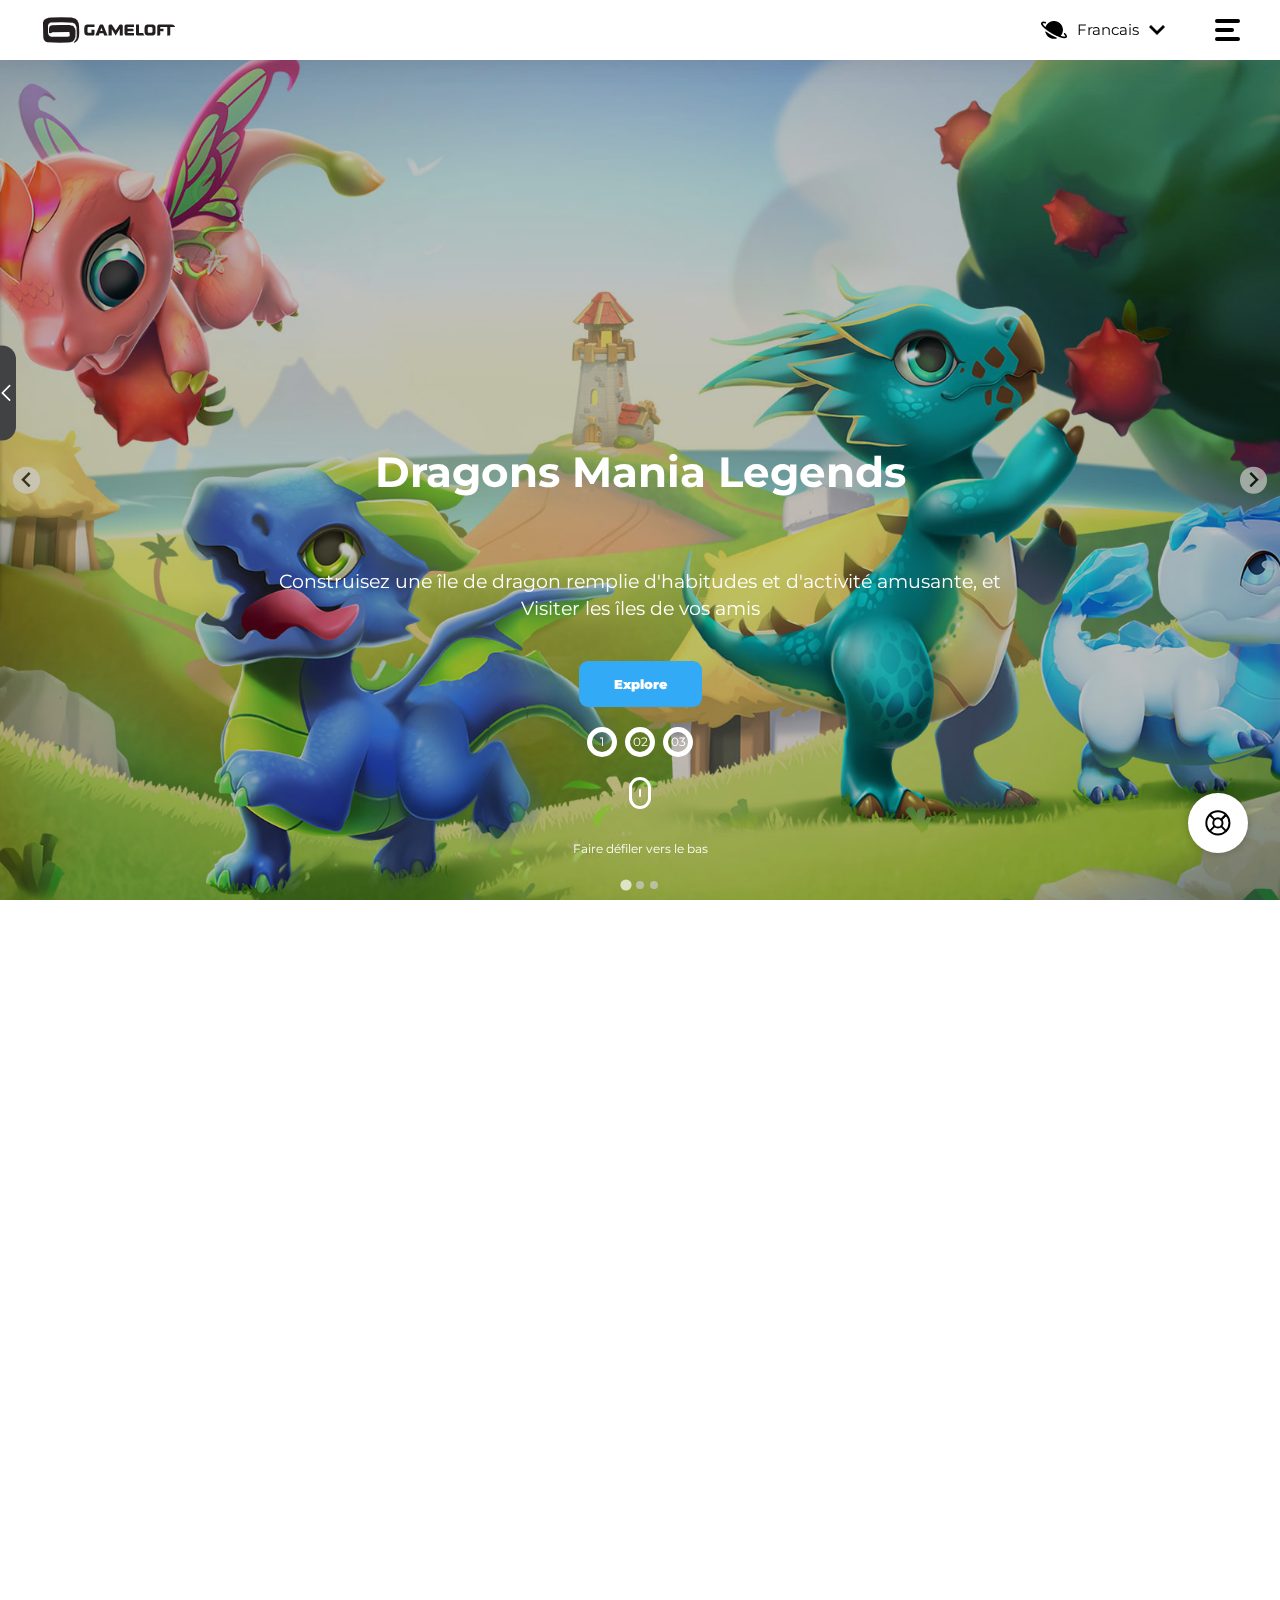
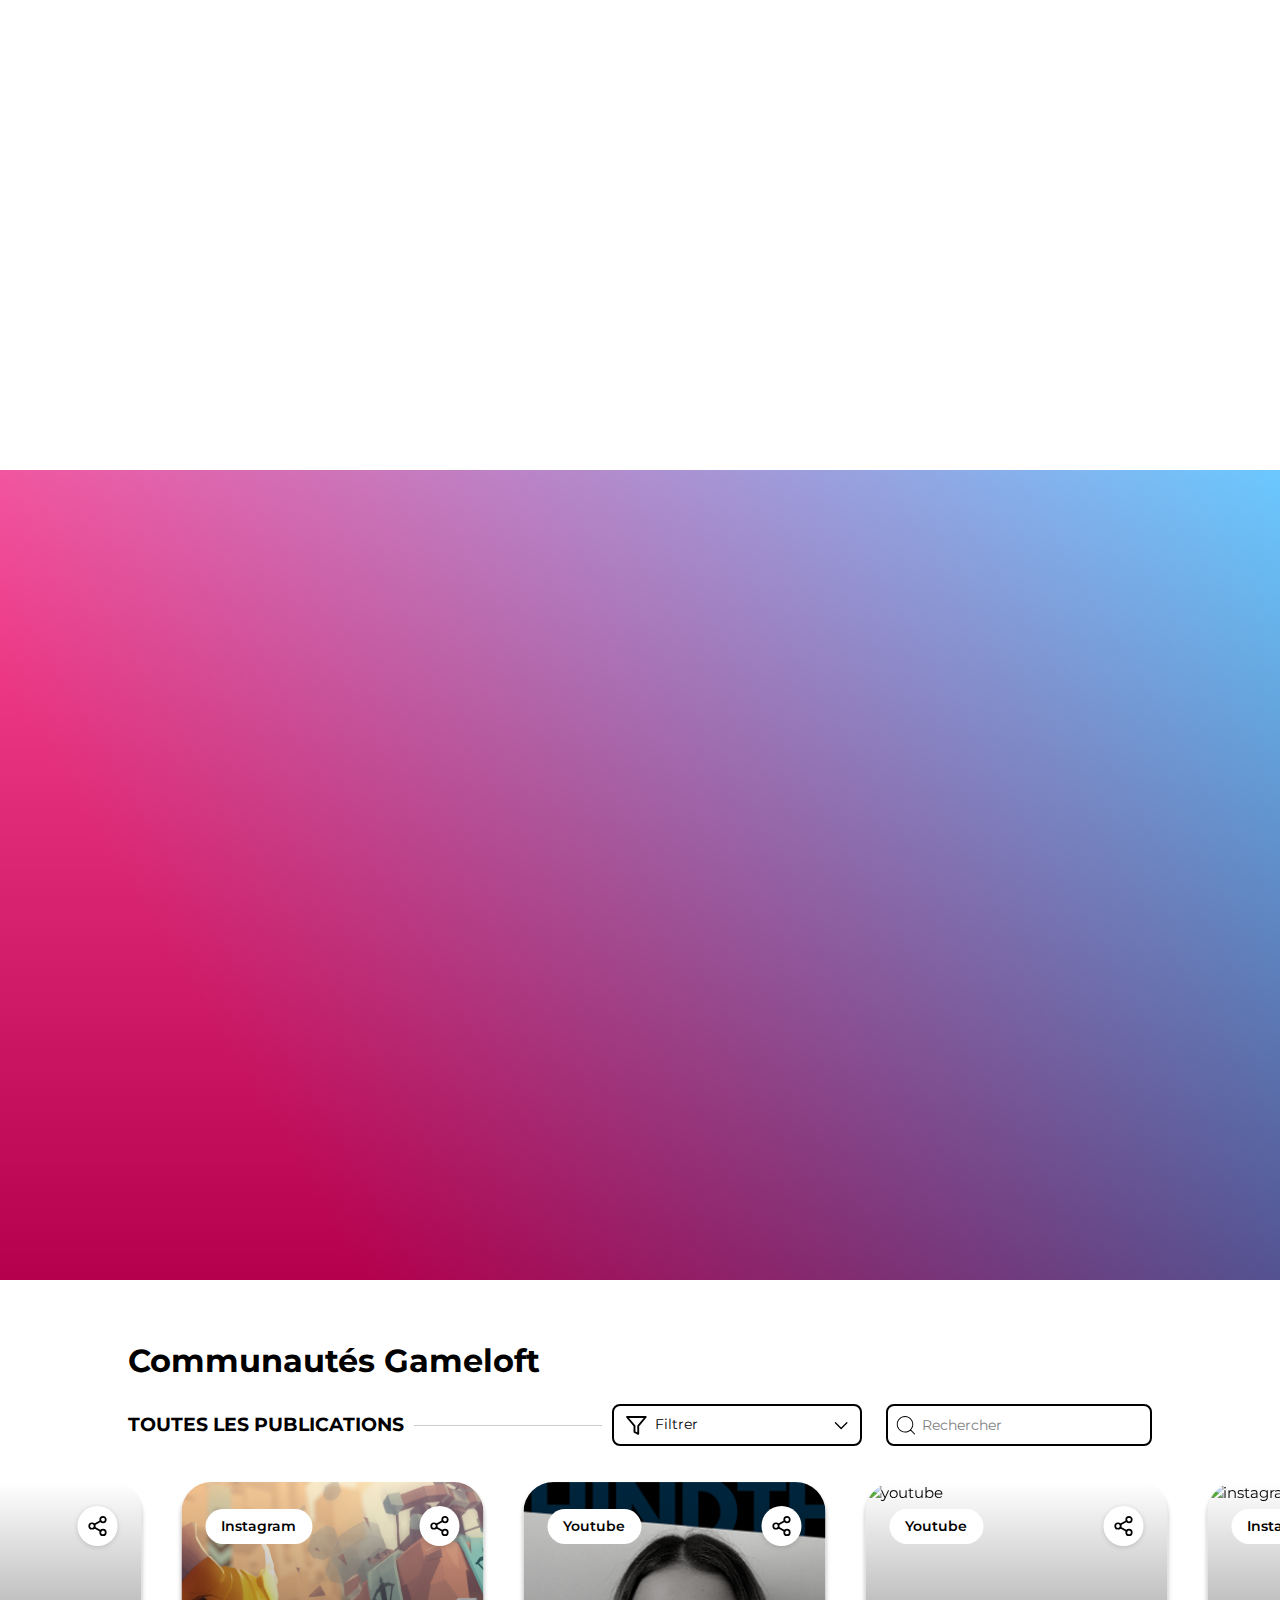
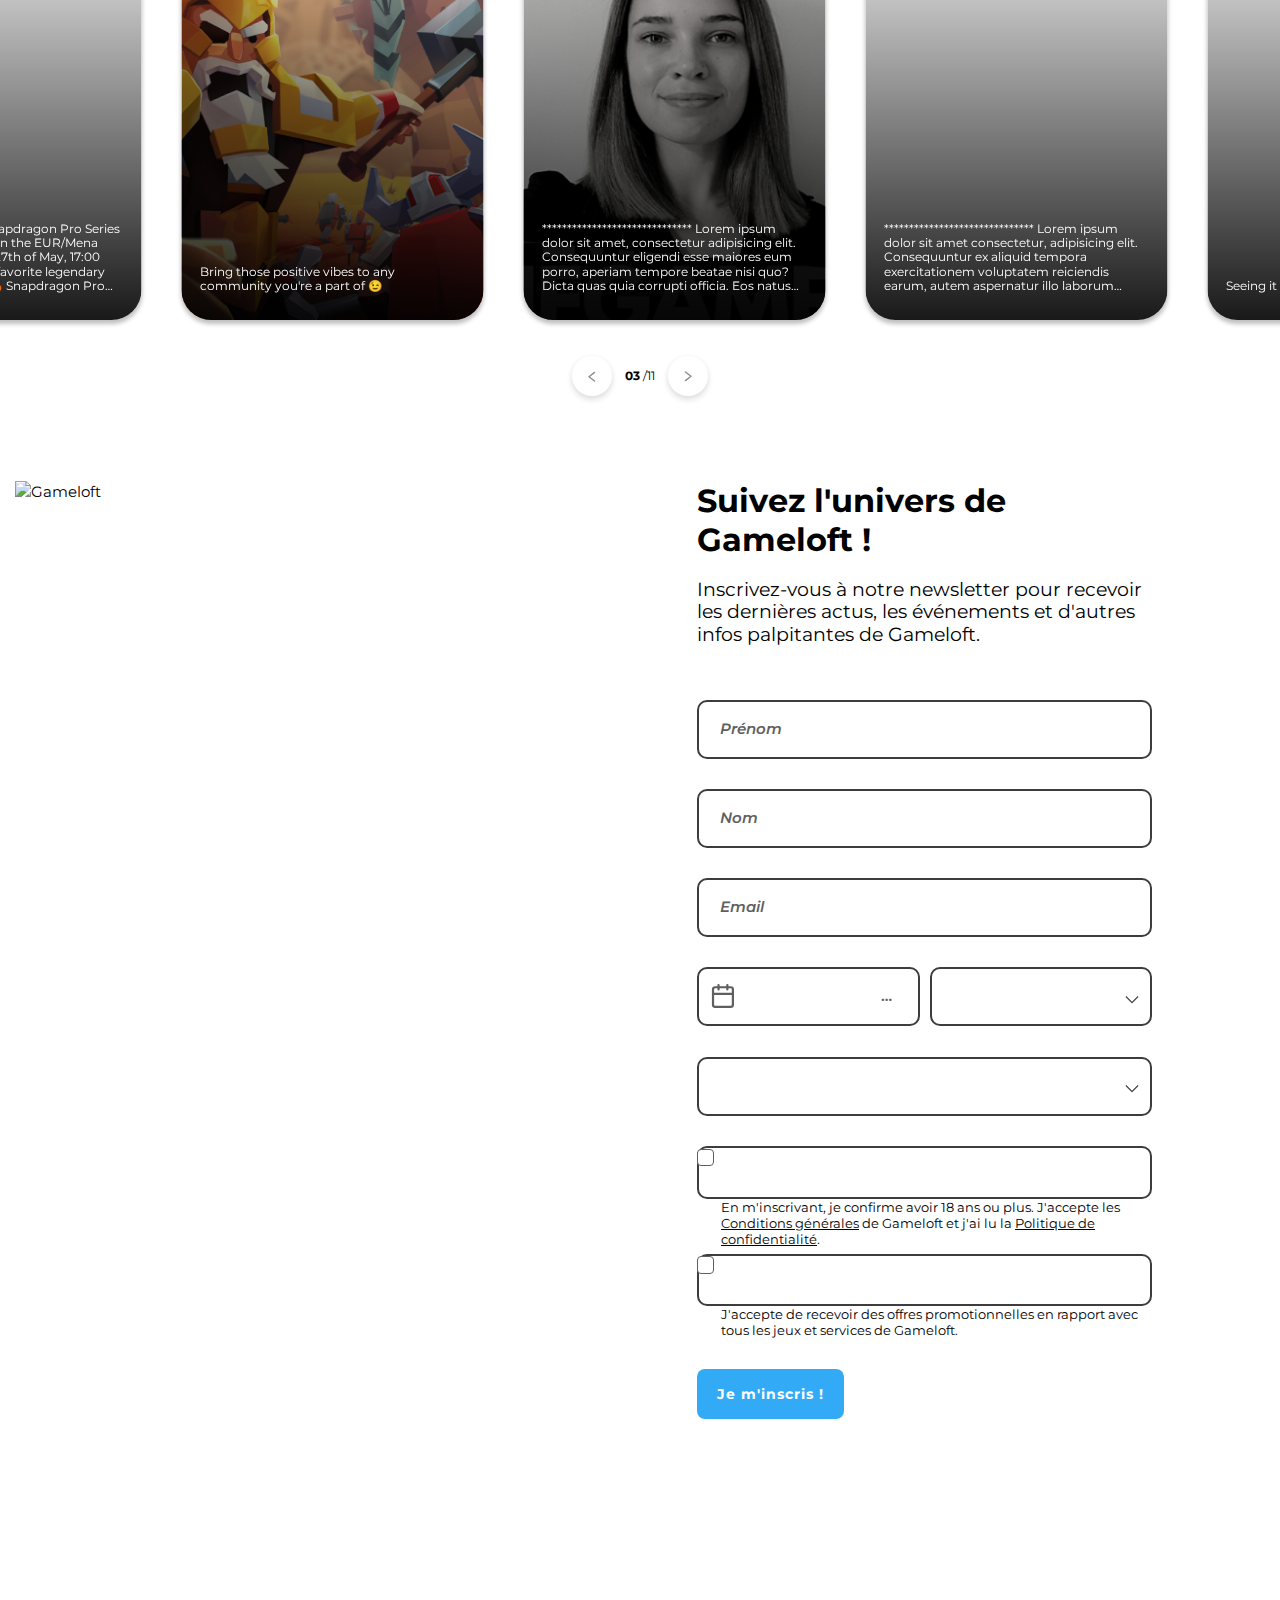
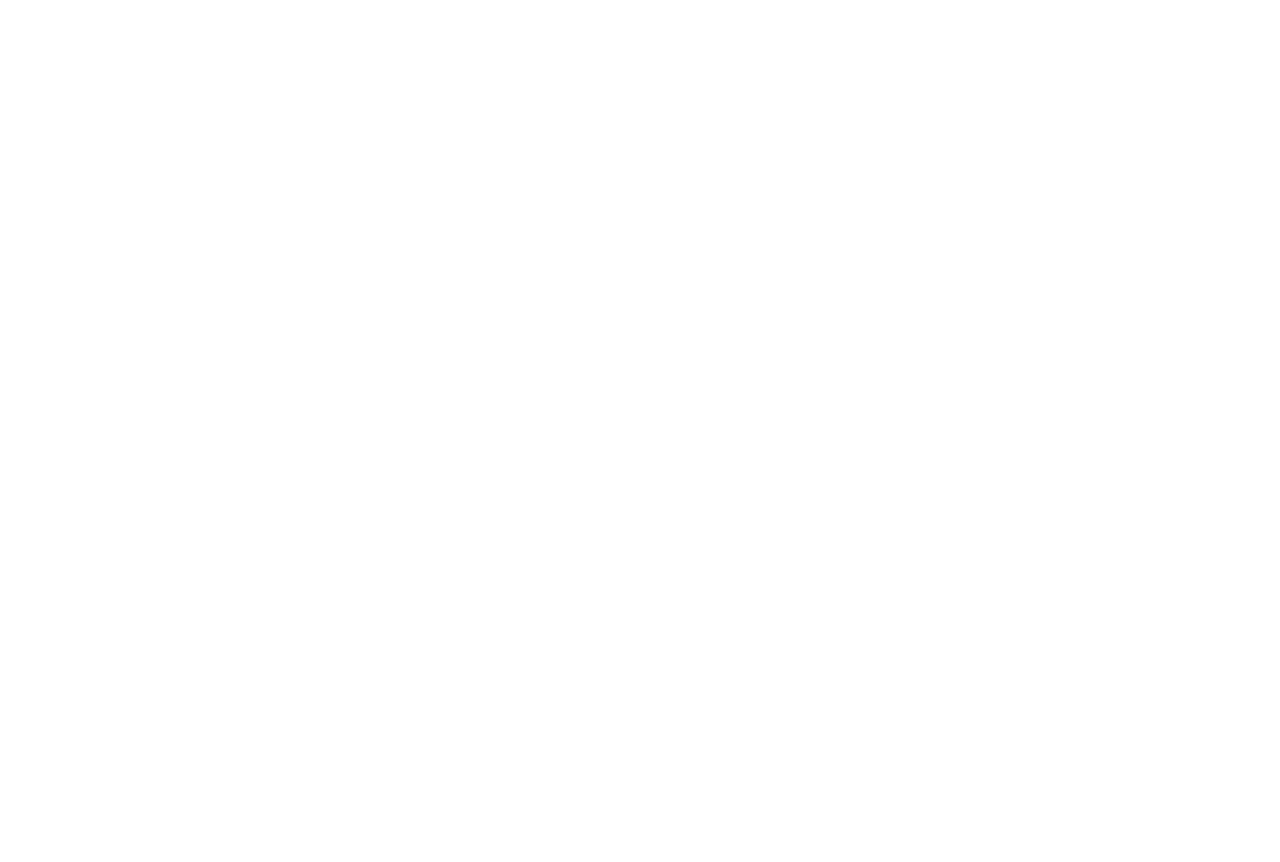
==== commit 34b5e032: "samuelsamuel" ====
--- a/index.html
+++ b/index.html
@@ -10,7 +10,14 @@
     <link href="./sam3.css" rel="stylesheet">
     <link rel="stylesheet" type="text/css" href="./sam2.css">
     <link rel="stylesheet" type="text/css" href="./sam.css">
+    <link rel="stylesheet" href="./splide.min.css">
     <link rel="stylesheet" href="https://unpkg.com/aos@next/dist/aos.css" />
+    <link rel="stylesheet" href="https://cdnjs.cloudflare.com/ajax/libs/OwlCarousel2/2.3.4/assets/owl.carousel.min.css" integrity="sha512-tS3S5qG0BlhnQROyJXvNjeEM4UpMXHrQfTGmbQ1gKmelCxlSEBUaxhRBj/EFTzpbP4RVSrpEikbmdJobCvhE3g==" crossorigin="anonymous" referrerpolicy="no-referrer"
+    />
+    <link rel="stylesheet" href="https://cdnjs.cloudflare.com/ajax/libs/OwlCarousel2/2.3.4/assets/owl.theme.default.min.css" integrity="sha512-sMXtMNL1zRzolHYKEujM2AqCLUR9F2C4/05cdbxjjLSRvMQIciEPCQZo++nk7go3BtSuK9kfa/s+a4f4i5pLkw==" crossorigin="anonymous"
+        referrerpolicy="no-referrer" />
+
+    <script src="./splide.min.js"></script>
     <script src="https://unpkg.com/aos@next/dist/aos.js"></script>
 
 
@@ -32,307 +39,822 @@
             </div>
         </div>
     </header>
-    <main>
-        <div class="an flex align-items-flex-end justify-content-center">
-            <div class="gro flex align-items-center flex-column" data-aos="fade-up" data-aos-duration="1500">
-                <h1 class="white h1">Dragons Mania Legends
-                </h1>
-                <p class="grand white" style="text-align: center;">Condyruisez une île de dragon remplie d'habitudes et
-                    d'activité amusante,
-                    et <br>
-                    Visiter les îles de vos amis</p>
-                <button class="bl">Explore</button>
-                <div class="chiffre flex">
-                    <div class="un circle flex align-items-center justify-content-center white">1</div>
-                    <div class="deux circle  flex justify-content-center align-items-center white">02</div>
-                    <div class="trois circle flex align-items-center justify-content-center white">03</div>
-                </div>
-                <div class="rect flex ">
-                    <div class="child"></div>
-                </div>
-                <p class="petit white">Faire défiler vers le bas</p>
-            </div>
-
+    <main class="main">
+        <div class="splide" role="group" aria-label="Splide Basic HTML Example">
+            <div class="splide__track">
+                <ul class="splide__list">
+                    <li class="splide__slide">
+                        <div class="an flex align-items-flex-end justify-content-center zer">
+                            <div class="gro flex align-items-center flex-column" data-aos="fade-up" data-aos-duration="1500">
+                                <h1 class="white h1">Dragons Mania Legends
+                                </h1>
+                                <p class="grand white" style="text-align: center;">Construisez une île de dragon remplie d'habitudes et d'activité amusante, et <br> Visiter les îles de vos amis</p>
+                                <button class="bl">Explore</button>
+                                <div class="chiffre flex">
+                                    <div class="un circle flex align-items-center justify-content-center white">1</div>
+                                    <div class="deux circle  flex justify-content-center align-items-center white">02
+                                    </div>
+                                    <div class="trois circle flex align-items-center justify-content-center white">03
+                                    </div>
+                                </div>
+                                <div class="rect flex ">
+                                    <div class="child"></div>
+                                </div>
+                                <p class="petit white">Faire défiler vers le bas</p>
+                            </div>
+
+                        </div>
+                    </li>
+                    <li class="splide__slide">
+                        <div class="an flex align-items-flex-end justify-content-center prem">
+                            <div class="gro flex align-items-center flex-column" data-aos="fade-up" data-aos-duration="1500">
+                                <h1 class="white h1">Dragons Mania Legends
+                                </h1>
+                                <p class="grand white" style="text-align: center;">Condyruisez une île de dragon remplie d'habitudes et d'activité amusante, et <br> Visiter les îles de vos amis</p>
+                                <button class="bl">Explore</button>
+                                <div class="chiffre flex">
+                                    <div class="un circle flex align-items-center justify-content-center white">1</div>
+                                    <div class="deux circle  flex justify-content-center align-items-center white">02
+                                    </div>
+                                    <div class="trois circle flex align-items-center justify-content-center white">03
+                                    </div>
+                                </div>
+                                <div class="rect flex ">
+                                    <div class="child"></div>
+                                </div>
+                                <p class="petit white">Faire défiler vers le bas</p>
+                            </div>
+
+                        </div>
+                    </li>
+                    <li class="splide__slide">
+                        <div class="an flex align-items-flex-end justify-content-center deu">
+                            <div class="gro flex align-items-center flex-column" data-aos="fade-up" data-aos-duration="1500">
+                                <h1 class="white h1">Dragons Mania Legends
+                                </h1>
+                                <p class="grand white" style="text-align: center;">Condyruisez une île de dragon remplie d'habitudes et d'activité amusante, et <br> Visiter les îles de vos amis</p>
+                                <button class="bl">Explore</button>
+                                <div class="chiffre flex">
+                                    <div class="un circle flex align-items-center justify-content-center white">1</div>
+                                    <div class="deux circle  flex justify-content-center align-items-center white">02
+                                    </div>
+                                    <div class="trois circle flex align-items-center justify-content-center white">03
+                                    </div>
+                                </div>
+                                <div class="rect flex ">
+                                    <div class="child"></div>
+                                </div>
+                                <p class="petit white">Faire défiler vers le bas</p>
+                            </div>
+
+                        </div>
+                    </li>
+                </ul>
+            </div>
         </div>
 
         <section class="sect1">
-            <div class="tete flex align-items-center" data-aos="fade-up" data-aos-duration="1500">
+            <div class="tete flex align-items-center" data-aos="fade-up" data-aos-duration="1500" style="padding: 0px 135px;">
                 <div class="text">
                     <h1 class="h2">Nos dernières actus</h1>
-                    <p class="grand">Consultez l'actualité de Gameloft ! Découvrez les dernières infos sur vos jeux
-                        favoris, ainsi que
-                        des histoires de Gamelofteurs du monde entier.</p>
+                    <p class="grand">Consultez l'actualité de Gameloft ! Découvrez les dernières infos sur vos jeux favoris, ainsi que des histoires de Gamelofteurs du monde entier.</p>
                 </div>
                 <div class="last flex">
                     <button class="blue">DERNIERES ACTU</button>
                     <button class="nj">ESPACE PRESS</button>
                 </div>
             </div>
-            <div class="cartes" data-aos="fade-up" data-aos-duration="1500">
-                <div class="cart" style="background-image: url('./3.png');">
-                    <h1>THE GAME LOFT BULLETIN</h1>
-                </div>
-                <div class="cart" style="background-image: url('./1.png');">
-                    <h1>GAME LOFT SUMMER</h1>
-                </div>
-                <div class="cart" style="background-image: url('./2.png');">
-                    <h1>HUMAN BEHIND THE GAME</h1>
+
+            <div class="ju" style="margin-top: 50px;" data-aos="fade-up" data-aos-duration="1500">
+                <div class="owl-carousel owl-theme">
+
+                    <div class="item" id="la" style="background: url(./1.png);background-repeat: no-repeat;background-size: cover;">
+                        <div class="dedans" style="padding: 40px 30px; position: relative;  border-radius: 10%">
+                            <div class="pl">
+                                <h1>HUMAIN BEHIND THE GAME</h1>
+                                <div class="tr" style="background-color: white; width: 30%; height: 10px;"></div>
+                            </div>
+
+
+
+                            <button class="read">Read more</button>
+
+                        </div>
+                    </div>
+                    <div class="item" id="la" style="background: url(./2.png);background-repeat: no-repeat; background-size: cover;">
+                        <div class="dedans" style="padding: 40px 30px; position: relative;  border-radius: 10%">
+                            <h1>HUMAIN BEHIND THE GAME</h1>
+                            <hr style="color: white; width: 30%; position: absolute; left: 30px; border: 3px solid white">
+                            <button class="read">Read more</button>
+
+                        </div>
+                    </div>
+                    <div class="item " id="la" style="background: url(./3.png); background-repeat: no-repeat; background-size: cover;">
+                        <div class="dedans" style="padding: 40px 30px; position: relative;  border-radius: 10%">
+                            <h1>HUMAIN BEHIND THE GAME</h1>
+                            <hr style="color: white; width: 30%; position: absolute; left: 30px; border: 3px solid white">
+                            <button class="read">Read more</button>
+
+                        </div>
+                    </div>
+
+
+
                 </div>
             </div>
         </section>
         <section class="sect2">
-            <div class="part" data-aos="fade-up" data-aos-duration="1500">
-                <div class="ensemble">
-                    <h1 class="h1">Notre mission</h1>
-                    <div class="blo"></div>
+            <div class="vd"></div>
+            <div class=" part " data-aos="fade-up " data-aos-duration="1500 " style="z-index: 100;">
+                <div class="ensemble ">
+                    <h1 class="h1 ">Notre mission</h1>
+                    <div class="blo "></div>
                     <br>
                 </div>
                 <p>
-                    Notre mission
-                    Chez Gameloft, notre passion pour les jeux vidéo alimente toutes nos actions, depuis les premiers
-                    jeux
-                    sur mobile que nous avons été parmi les premiers à créer en 2000, à la création de jeux
-                    multi-récompensés pour PC, consoles et les dernières plateformes numériques. <br><br>
-
-                    Notre mission est d'émerveiller le monde pour que chacun puisse profiter d'un moment de bonheur.
-                    <br>
-                    Nous mettons tout notre savoir-faire dans nos jeux et créons des expériences multiplateformes qui
-                    sont
-                    de véritables références du secteur et que des millions de joueurs téléchargent chaque jour.
+                    Notre mission Chez Gameloft, notre passion pour les jeux vidéo alimente toutes nos actions, depuis les premiers jeux sur mobile que nous avons été parmi les premiers à créer en 2000, à la création de jeux multi-récompensés pour PC, consoles et les dernières
+                    plateformes numériques. <br><br> Notre mission est d'émerveiller le monde pour que chacun puisse profiter d'un moment de bonheur.
+                    <br> Nous mettons tout notre savoir-faire dans nos jeux et créons des expériences multiplateformes qui sont de véritables références du secteur et que des millions de joueurs téléchargent chaque jour.
                 </p>
-                <button>Rejoindre la partie</button> <button class="btn2">Explorer</button>
+                <button>Rejoindre la partie</button> <button class="btn2 ">Explorer</button>
             </div>
 
 
 
         </section>
 
-        <section class="sect3">
-            <div class="op" data-aos="fade-up" data-aos-duration="1500">
-                <h1 class="h2">Communautés Gameloft</h1>
-                <br>
-                <div class="filtre flex align-items-center">
-                    <p class="grand pc" style="font-weight: 700;">TOUTES LES PUBLICATIONS</p>
-                    <div class="trait pc"></div>
-                    <div class="ft pc">Filter</div>
-                    <form action="" class="form">
-                        <input type="text" placeholder="Recherche">
-
-                    </form>
-                </div>
-            </div>
-
-            <div class="galerie align-items-center" data-aos="fade-up" data-aos-duration="1500">
-                <div class="gt" style="background-image: url('./hqdefault (1).jpg');">
-                    <div class="back align-items-center">
-                        <div class="send">
-                            <p>youtube</p>
-                            <div class="sd"></div>
-                        </div>
-                    </div>
-                </div>
-
-                <div class="gt" style="background-image: url('./hqdefault (2).jpg');" data-aos="fade-up"
-                    data-aos-duration="1500">
-                    <div class="back">
-                        <div class="send">
-                            <p>youtube</p>
-                            <div class="sd"></div>
-                        </div>
-                    </div>
-                </div>
-
-                <div class="gt" style="background-image: url('./hqdefault.jpg');" data-aos="fade-up"
-                    data-aos-duration="1500">
-                    <div class="back">
-                        <div class="send">
-                            <p>youtube</p>
-                            <div class="sd"></div>
-                        </div>
-                    </div>
-                </div>
-
-                <div class="gt" style="background-image: url('./281960034_5383888024968499_2593416771716586921_n.jpg');"
-                    data-aos="fade-up" data-aos-duration="1500">
-                    <div class="back">
-                        <div class="send">
-                            <p>youtube</p>
-                            <div class="sd"></div>
-                        </div>
-                    </div>
-                </div>
-
-
-
-            </div>
-        </section>
-        <section class="sect4 flex">
-            <img src="./characters1.png" alt="" data-aos="fade-up" data-aos-duration="1500">
-            <div class="gauche" data-aos="fade-up" data-aos-duration="1500">
-                <h1 class="h2">Suivez l'univers de <br> Gameloft !</h1>
-                <p class="grand">Inscrivez-vous à notre newsletter pour recevoir les dernières actus, les événements et
-                    d'autres infos
-                    palpitantes de Gameloft</p>
-                <form action="" class="inp flex flex-column">
-                    <input type="text" placeholder="Prénom">
-                    <input type="text" placeholder="Nom">
-                    <input type="email" placeholder="Email">
-                    <!-- <input type="date" name="" id=""> -->
-                    <div class="ann">
-                        <label for="date">Anniversaire</label>
-                        <select name="" id="" style="padding: 12px; background: none; ">
-                            <option value="Gabon">Gabon</option>
-                            <option value="Gabon">Togo</option>
-                            <option value="Gabon">Benin</option>
-                            <option value="Gabon">Sénégal</option>
-                            <option value="Gabon">Maroc</option>
-                        </select>
-                    </div>
-
-
-                </form>
-            </div>
-        </section>
+        <!-- -------------------------partie des réseaux soci----------------------- -->
+
+        <div class="SocialHub_root__uHELt com-social-hub">
+            <div class="com-social-hub__header">
+                <h2 class="text-h2" style="opacity: 1; visibility: inherit; transform: translate(0px, 0px);">Communautés Gameloft</h2>
+            </div>
+            <div class="com-social-hub__feed-header" style="opacity: 1; visibility: inherit; transform: translate(0px, 0px);">
+                <div class="text-subtitle com-social-hub__feed-title-container"><span class="com-social-hub__feed-title">Toutes les publications</span>
+                    <hr>
+                </div>
+                <div class="com-social-hub__filter">
+                    <div class="SelectBase_root__RNqWX SocialHubFilter_root__q8oc9">
+                        <div class="SelectBase_value-container__4S+5i">
+                            <div class="SocialHubFilter_value__b15vf"><svg width="21" height="19" viewBox="0 0 21 19" fill="none" xmlns="http://www.w3.org/2000/svg"><path d="M19.7134 1H1L8.48538 9.85146V15.9708L12.2281 17.8421V9.85146L19.7134 1Z" stroke="black" stroke-width="1.87135" stroke-linecap="round" stroke-linejoin="round"></path></svg>
+                                <span class="SocialHubFilter_value-text__c77SX">Filtrer</span><svg width="14.277" height="22.898" viewBox="0 0 14.277 22.898" class="SocialHubFilter_arrow-icon__R38WB"><path d="M0,0,8.62,8.62,17.241,0" transform="translate(2.828 20.069) rotate(-90)" fill="none" stroke="currentColor" stroke-linecap="round" stroke-width="4"></path></svg></div>
+                        </div>
+                        <div class="SelectBase_options__5eOpe SocialHubFilter_options__R0zxv" data-popper-reference-hidden="true" data-popper-escaped="false" data-popper-placement="bottom" style="position: absolute; inset: 0px auto auto 0px; transform: translate(522px, 53px);">
+                            <div class="SelectBase_option-container__WNyB4">
+                                <div class="text-body2 SocialHubFilter_filter-option__OjZPJ">facebook</div>
+                            </div>
+                            <div class="SelectBase_option-container__WNyB4">
+                                <div class="text-body2 SocialHubFilter_filter-option__OjZPJ">instagram</div>
+                            </div>
+                            <div class="SelectBase_option-container__WNyB4">
+                                <div class="text-body2 SocialHubFilter_filter-option__OjZPJ">youtube</div>
+                            </div>
+                        </div>
+                    </div>
+                </div>
+                <div class="SearchBar_search-bar__0U-Zf text-body1 SearchBar_light__0rR93 com-social-hub__search"><input type="text" class="SearchBar_input__YtbiT" placeholder="Rechercher" value=""><svg width="16" height="16" viewBox="0 0 16 16" fill="none" xmlns="http://www.w3.org/2000/svg" class="SearchBar_icon__aAcLt"><path d="M15.1474 15.7199C15.2953 15.8676 15.535 15.8674 15.6827 15.7195C15.8303 15.5715 15.8301 15.3319 15.6822 15.1842L15.1474 15.7199ZM11.8887 11.9325L11.6213 11.6647L11.8887 11.9325ZM7.39368 13.414C4.08931 13.414 1.4106 10.7353 1.4106 7.43095H0.653613C0.653613 11.1534 3.67124 14.171 7.39368 14.171V13.414ZM1.4106 7.43095C1.4106 4.12659 4.08931 1.44787 7.39368 1.44787V0.69089C3.67124 0.69089 0.653613 3.70852 0.653613 7.43095H1.4106ZM7.39368 1.44787C10.698 1.44787 13.3768 4.12659 13.3768 7.43095H14.1337C14.1337 3.70852 11.1161 0.69089 7.39368 0.69089V1.44787ZM13.3768 7.43095C13.3768 9.08479 12.7062 10.5813 11.6213 11.6647L12.1562 12.2003C13.3775 10.9808 14.1337 9.29381 14.1337 7.43095H13.3768ZM11.6213 11.6647C10.5384 12.746 9.04441 13.414 7.39368 13.414V14.171C9.25304 14.171 10.9372 13.4176 12.1562 12.2003L11.6213 11.6647ZM11.6214 12.2004L15.1474 15.7199L15.6822 15.1842L12.1561 11.6646L11.6214 12.2004Z" fill="currentColor"></path></svg>
+                    <svg width="16" height="16" viewBox="0 0 16 16" fill="none" xmlns="http://www.w3.org/2000/svg" class="SearchBar_clear__fyKM-" style="display: none;">
+                        <path d="M10.9146 5.52479C11.0611 5.37834 11.0611 5.1409 10.9146 4.99446C10.7682 4.84801 10.5307 4.84801 10.3843 4.99446L10.9146 5.52479ZM4.83536 10.5434C4.68892 10.6898 4.68892 10.9273 4.83536 11.0737C4.98181 11.2202 5.21925 11.2202 5.36569 11.0737L4.83536 10.5434ZM10.3843 11.0737C10.5307 11.2201 10.7682 11.2201 10.9146 11.0737C11.0611 10.9273 11.0611 10.6898 10.9146 10.5434L10.3843 11.0737ZM5.36569 4.99445C5.21925 4.848 4.98181 4.848 4.83536 4.99445C4.68892 5.1409 4.68892 5.37833 4.83536 5.52478L5.36569 4.99445ZM10.3843 4.99446L4.83536 10.5434L5.36569 11.0737L10.9146 5.52479L10.3843 4.99446ZM10.9146 10.5434L5.36569 4.99445L4.83536 5.52478L10.3843 11.0737L10.9146 10.5434ZM14.625 8C14.625 11.7279 11.6029 14.75 7.875 14.75V15.5C12.0171 15.5 15.375 12.1421 15.375 8H14.625ZM7.875 14.75C4.14708 14.75 1.125 11.7279 1.125 8H0.375C0.375 12.1421 3.73286 15.5 7.875 15.5V14.75ZM1.125 8C1.125 4.27208 4.14708 1.25 7.875 1.25V0.5C3.73286 0.5 0.375 3.85786 0.375 8H1.125ZM7.875 1.25C11.6029 1.25 14.625 4.27208 14.625 8H15.375C15.375 3.85786 12.0171 0.5 7.875 0.5V1.25Z"
+                            fill="currentColor"></path>
+                        </svg>
+                </div>
+            </div>
+            <div class="com-social-hub__feed-container" style="opacity: 1; visibility: inherit; transform: translate(0px, 0px);">
+                <div class="gslider com-social-hub__feed-slider" style="touch-action: pan-y; cursor: grab; user-select: none;">
+                    <div class="gslider__container" style="touch-action: pan-y; transform: translate(-2916.5px, 0px);">
+                        <div class="gslider__slide com-social-hub__feed-slide" gslider-index="0" style="transform: translate(799.997%, 0%) translate3d(0px, 0px, 0px); touch-action: pan-y;">
+                            <div class="SocialHubCard_root__BLgIr com-social-hub-card" style="touch-action: pan-y;">
+                                <div class="box-ratio com-social-hub-card__img-box" style="aspect-ratio: 0.688889 / 1; touch-action: pan-y;">
+                                    <div class="com-social-hub-card__img" style="touch-action: pan-y;"><img class="lazy-media lazy-media--loaded" src="https://i.ytimg.com/vi/6jaCpH5VF-g/hqdefault.jpg" alt="youtube" style="transition: filter 0.5s linear 0s; touch-action: pan-y;"></div>
+                                </div>
+                                <div class="com-social-hub-card__action" style="touch-action: pan-y;"><a class="com-social-hub-card__type" href="https://www.youtube.com/watch?v=6jaCpH5VF-g" target="_blank" rel="noopener noreferrer" style="touch-action: pan-y;">Youtube</a>
+                                    <div class="SocialShare_root__22Beh" style="touch-action: pan-y;"><span class="" style="touch-action: pan-y;"><span class="Icon_icon-circle__ZXlwO Icon_layout-padding__o-xPN Icon_fill-color__q4cZt" style="touch-action: pan-y;"><svg width="18" height="18" viewBox="0 0 18 18" fill="none" xmlns="http://www.w3.org/2000/svg" class="Icon_icon__9oiVm" style="touch-action: pan-y;"><path d="M13.4999 6C14.7425 6 15.7499 4.99264 15.7499 3.75C15.7499 2.50736 14.7425 1.5 13.4999 1.5C12.2573 1.5 11.2499 2.50736 11.2499 3.75C11.2499 4.99264 12.2573 6 13.4999 6Z" stroke="currentColor" stroke-width="1.42446" stroke-linecap="round" stroke-linejoin="round" style="touch-action: pan-y;"></path><path d="M4.49991 11.25C5.74255 11.25 6.74991 10.2426 6.74991 9C6.74991 7.75736 5.74255 6.75 4.49991 6.75C3.25727 6.75 2.24991 7.75736 2.24991 9C2.24991 10.2426 3.25727 11.25 4.49991 11.25Z" stroke="currentColor" stroke-width="1.42446" stroke-linecap="round" stroke-linejoin="round" style="touch-action: pan-y;"></path><path d="M13.4999 16.5C14.7425 16.5 15.7499 15.4926 15.7499 14.25C15.7499 13.0074 14.7425 12 13.4999 12C12.2573 12 11.2499 13.0074 11.2499 14.25C11.2499 15.4926 12.2573 16.5 13.4999 16.5Z" stroke="currentColor" stroke-width="1.42446" stroke-linecap="round" stroke-linejoin="round" style="touch-action: pan-y;"></path><path d="M6.44247 10.1325L11.565 13.1175" stroke="currentColor" stroke-width="1.42446" stroke-linecap="round" stroke-linejoin="round" style="touch-action: pan-y;"></path><path d="M11.5575 4.88251L6.44247 7.86751" stroke="currentColor" stroke-width="1.42446" stroke-linecap="round" stroke-linejoin="round" style="touch-action: pan-y;"></path></svg></span></span>
+                                        <div class="SocialShare_container__e498R SocialShare_expand-left__JyWqz" style="opacity: 0; width: calc(100% + 8px); height: calc(100% + 8px); touch-action: pan-y;"><span class="SocialShare_icon__NUIjR" style="opacity: 0; pointer-events: none; touch-action: pan-y;"><span class="Icon_icon-circle__ZXlwO Icon_layout-fill__dr+jt Icon_fill-color__q4cZt SocialShare_sns-icon__Hztqh" style="touch-action: pan-y;"><img class="lazy-media Icon_icon__9oiVm lazy-media--loaded" src="" alt="facebook" style="touch-action: pan-y;"></span></span>
+                                            <span class="SocialShare_icon__NUIjR" style="opacity: 0; pointer-events: none; touch-action: pan-y;"><span class="Icon_icon-circle__ZXlwO Icon_layout-fill__dr+jt Icon_fill-color__q4cZt SocialShare_sns-icon__Hztqh" style="touch-action: pan-y;"><img class="lazy-media Icon_icon__9oiVm lazy-media--loaded" src="" alt="twitter" style="touch-action: pan-y;"></span></span>
+                                            <span class="SocialShare_icon__NUIjR" style="opacity: 0; pointer-events: none; touch-action: pan-y;"><span class="Icon_icon-circle__ZXlwO Icon_layout-fill__dr+jt Icon_fill-color__q4cZt SocialShare_sns-icon__Hztqh" style="touch-action: pan-y;"><img class="lazy-media Icon_icon__9oiVm lazy-media--loaded" src="" alt="linkedin" style="touch-action: pan-y;"></span></span>
+                                        </div>
+                                    </div>
+                                </div>
+                                <a class="text-body2 com-social-hub-card__content" href="https://www.youtube.com/watch?v=6jaCpH5VF-g" target="_blank" rel="noopener noreferrer" style="touch-action: pan-y;">
+                                    <p style="touch-action: pan-y;">🏁The finalists of the Snapdragon Pro Series are down to race! 📅 Join the EUR/Mena Livestream this Friday 27th of May, 17:00 GMT and support your favorite legendary racer. Ready. Set. GO! 🔥 Snapdragon Pro Series Instagram:
+
+                                    </p>
+                                </a>
+                            </div>
+                        </div>
+                        <div class="gslider__slide com-social-hub__feed-slide" gslider-index="1" style="transform: translate(799.997%, 0%) translate3d(0px, 0px, 0px); touch-action: pan-y;">
+                            <div class="SocialHubCard_root__BLgIr com-social-hub-card" style="touch-action: pan-y;">
+                                <div class="box-ratio com-social-hub-card__img-box" style="aspect-ratio: 0.688889 / 1; touch-action: pan-y;">
+                                    <div class="com-social-hub-card__img" style="touch-action: pan-y;"><img class="lazy-media lazy-media--loaded" src="./2.png" alt="instagram" style="touch-action: pan-y;"></div>
+                                </div>
+                                <div class="com-social-hub-card__action" style="touch-action: pan-y;">
+                                    <a class="com-social-hub-card__type" href=" target=" _blank " rel="noopener noreferrer " style="touch-action: pan-y; ">Instagram</a>
+                                    <div class="SocialShare_root__22Beh " style="touch-action: pan-y; "><span class=" " style="touch-action: pan-y; "><span class="Icon_icon-circle__ZXlwO Icon_layout-padding__o-xPN Icon_fill-color__q4cZt " style="touch-action:
+                                        pan-y; "><svg width="18 " height="18 " viewBox="0 0 18 18 " fill="none " xmlns="http://www.w3.org/2000/svg " class="Icon_icon__9oiVm " style="touch-action: pan-y; "><path d="M13.4999 6C14.7425 6 15.7499 4.99264 15.7499
+                                        3.75C15.7499 2.50736 14.7425 1.5 13.4999 1.5C12.2573 1.5 11.2499 2.50736 11.2499 3.75C11.2499 4.99264 12.2573 6 13.4999 6Z " stroke="currentColor " stroke-width="1.42446 " stroke-linecap="round " stroke-linejoin="round
+                                        " style="touch-action: pan-y; "></path><path d="M4.49991 11.25C5.74255 11.25 6.74991 10.2426 6.74991 9C6.74991 7.75736 5.74255 6.75 4.49991 6.75C3.25727 6.75 2.24991 7.75736 2.24991 9C2.24991 10.2426 3.25727 11.25 4.49991 11.25Z
+                                        " stroke="currentColor " stroke-width="1.42446 " stroke-linecap="round " stroke-linejoin="round " style="touch-action: pan-y; "></path><path d="M13.4999 16.5C14.7425 16.5 15.7499 15.4926 15.7499 14.25C15.7499 13.0074 14.7425
+                                        12 13.4999 12C12.2573 12 11.2499 13.0074 11.2499 14.25C11.2499 15.4926 12.2573 16.5 13.4999 16.5Z " stroke="currentColor " stroke-width="1.42446 " stroke-linecap="round " stroke-linejoin="round " style="touch-action:
+                                        pan-y; "></path><path d="M6.44247 10.1325L11.565 13.1175 " stroke="currentColor " stroke-width="1.42446 " stroke-linecap="round " stroke-linejoin="round " style="touch-action: pan-y; "></path><path d="M11.5575 4.88251L6.44247
+                                        7.86751 " stroke="currentColor " stroke-width="1.42446 " stroke-linecap="round " stroke-linejoin="round " style="touch-action: pan-y; "></path></svg></span></span>
+                                        <div class="SocialShare_container__e498R SocialShare_expand-left__JyWqz " style="opacity: 0; width: calc(100% + 8px); height: calc(100% + 8px); touch-action: pan-y; "><span class="SocialShare_icon__NUIjR
+                                        " style="opacity: 0; pointer-events: none; touch-action: pan-y; "><span class="Icon_icon-circle__ZXlwO Icon_layout-fill__dr+jt Icon_fill-color__q4cZt SocialShare_sns-icon__Hztqh " style="touch-action: pan-y; "><img class="lazy-media
+                                        Icon_icon__9oiVm lazy-media--loaded " src="[data-uri]" alt="
+                                        facebook " style="touch-action: pan-y; "></span></span>
+                                            <span class="SocialShare_icon__NUIjR " style="opacity: 0; pointer-events: none; touch-action: pan-y; "><span class="Icon_icon-circle__ZXlwO Icon_layout-fill__dr+jt Icon_fill-color__q4cZt SocialShare_sns-icon__Hztqh
+                                        " style="touch-action: pan-y; "><img class="lazy-media Icon_icon__9oiVm lazy-media--loaded " src=" " alt="twitter " style="touch-action: pan-y; "></span></span>
+                                            <span class="SocialShare_icon__NUIjR " style="opacity: 0; pointer-events: none; touch-action: pan-y; "><span class="Icon_icon-circle__ZXlwO Icon_layout-fill__dr+jt Icon_fill-color__q4cZt SocialShare_sns-icon__Hztqh
+                                        " style="touch-action: pan-y; "><img class="lazy-media Icon_icon__9oiVm lazy-media--loaded " src=" " alt=" linkedin " style="touch-action: pan-y; "></span></span>
+                                        </div>
+                                    </div>
+                                </div>
+                                <a class="text-body2 com-social-hub-card__content " href="# " target="_blank " rel="noopener noreferrer " style="touch-action: pan-y; ">
+                                    <p style="touch-action: pan-y; ">Bring those positive vibes to any community you're a part of 😉</p>
+                                </a>
+                            </div>
+                        </div>
+                        <div class="gslider__slide com-social-hub__feed-slide " gslider-index="2 " style="transform: translate(799.997%, 0%) translate3d(0px, 0px, 0px); touch-action: pan-y; ">
+                            <div class="SocialHubCard_root__BLgIr com-social-hub-card " style="touch-action: pan-y; ">
+                                <div class="box-ratio com-social-hub-card__img-box " style="aspect-ratio: 0.688889 / 1; touch-action: pan-y; ">
+                                    <div class="com-social-hub-card__img " style="touch-action: pan-y; "><img class="lazy-media lazy-media--loaded " src="./1.png " alt="youtube " style="transition: filter 0.5s linear 0s; touch-action: pan-y; "></div>
+                                </div>
+                                <div class="com-social-hub-card__action " style="touch-action: pan-y; "><a class="com-social-hub-card__type " href="# " target="_blank " rel="noopener noreferrer " style="touch-action: pan-y; ">Youtube</a>
+                                    <div class="SocialShare_root__22Beh " style="touch-action: pan-y; "><span class=" " style="touch-action: pan-y; "><span class="Icon_icon-circle__ZXlwO Icon_layout-padding__o-xPN Icon_fill-color__q4cZt " style="touch-action:
+                                        pan-y; "><svg width="18 " height="18 " viewBox="0 0 18 18 " fill="none " xmlns="http://www.w3.org/2000/svg " class="Icon_icon__9oiVm " style="touch-action: pan-y; "><path d="M13.4999 6C14.7425 6 15.7499 4.99264 15.7499
+                                        3.75C15.7499 2.50736 14.7425 1.5 13.4999 1.5C12.2573 1.5 11.2499 2.50736 11.2499 3.75C11.2499 4.99264 12.2573 6 13.4999 6Z " stroke="currentColor " stroke-width="1.42446 " stroke-linecap="round " stroke-linejoin="round
+                                        " style="touch-action: pan-y; "></path><path d="M4.49991 11.25C5.74255 11.25 6.74991 10.2426 6.74991 9C6.74991 7.75736 5.74255 6.75 4.49991 6.75C3.25727 6.75 2.24991 7.75736 2.24991 9C2.24991 10.2426 3.25727 11.25 4.49991 11.25Z
+                                        " stroke="currentColor " stroke-width="1.42446 " stroke-linecap="round " stroke-linejoin="round " style="touch-action: pan-y; "></path><path d="M13.4999 16.5C14.7425 16.5 15.7499 15.4926 15.7499 14.25C15.7499 13.0074 14.7425
+                                        12 13.4999 12C12.2573 12 11.2499 13.0074 11.2499 14.25C11.2499 15.4926 12.2573 16.5 13.4999 16.5Z " stroke="currentColor " stroke-width="1.42446 " stroke-linecap="round " stroke-linejoin="round " style="touch-action:
+                                        pan-y; "></path><path d="M6.44247 10.1325L11.565 13.1175 " stroke="currentColor " stroke-width="1.42446 " stroke-linecap="round " stroke-linejoin="round " style="touch-action: pan-y; "></path><path d="M11.5575 4.88251L6.44247
+                                        7.86751 " stroke="currentColor " stroke-width="1.42446 " stroke-linecap="round " stroke-linejoin="round " style="touch-action: pan-y; "></path></svg></span></span>
+                                        <div class="SocialShare_container__e498R SocialShare_expand-left__JyWqz " style="opacity: 0; width: calc(100% + 8px); height: calc(100% + 8px); touch-action: pan-y; "><span class="SocialShare_icon__NUIjR
+                                        " style="opacity: 0; pointer-events: none; touch-action: pan-y; "><span class="Icon_icon-circle__ZXlwO Icon_layout-fill__dr+jt Icon_fill-color__q4cZt SocialShare_sns-icon__Hztqh " style="touch-action: pan-y; "><img class="lazy-media
+                                        Icon_icon__9oiVm lazy-media--loaded " src="[data-uri]" alt="
+                                        facebook " style="touch-action: pan-y; "></span></span>
+                                            <span class="SocialShare_icon__NUIjR " style="opacity: 0; pointer-events: none; touch-action: pan-y; "><span class="Icon_icon-circle__ZXlwO Icon_layout-fill__dr+jt Icon_fill-color__q4cZt SocialShare_sns-icon__Hztqh
+                                        " style="touch-action: pan-y; "><img class="lazy-media Icon_icon__9oiVm lazy-media--loaded " src="[data-uri]
+                                        " alt="twitter " style="touch-action: pan-y; "></span></span>
+                                            <span class="SocialShare_icon__NUIjR " style="opacity: 0; pointer-events: none; touch-action: pan-y; "><span class="Icon_icon-circle__ZXlwO Icon_layout-fill__dr+jt Icon_fill-color__q4cZt SocialShare_sns-icon__Hztqh
+                                        " style="touch-action: pan-y; "><img class="lazy-media Icon_icon__9oiVm lazy-media--loaded " src="[data-uri]" alt=" linkedin " style="touch-action: pan-y; "></span></span>
+                                        </div>
+                                    </div>
+                                </div>
+                                <a class="text-body2 com-social-hub-card__content " href="# " target="_blank " rel="noopener noreferrer " style="touch-action: pan-y; ">
+                                    <p style="touch-action: pan-y; ">****************************** Lorem ipsum dolor sit amet, consectetur adipisicing elit. Consequuntur eligendi esse maiores eum porro, aperiam tempore beatae nisi quo? Dicta quas quia corrupti officia. Eos natus pariatur
+                                        odit fugit sapiente.</p>
+                                </a>
+                            </div>
+                        </div>
+                        <div class="gslider__slide com-social-hub__feed-slide " gslider-index="3 " style="transform: translate(799.997%, 0%) translate3d(0px, 0px, 0px); touch-action: pan-y; ">
+                            <div class="SocialHubCard_root__BLgIr com-social-hub-card " style="touch-action: pan-y; ">
+                                <div class="box-ratio com-social-hub-card__img-box " style="aspect-ratio: 0.688889 / 1; touch-action: pan-y; ">
+                                    <div class="com-social-hub-card__img " style="touch-action: pan-y; "><img class="lazy-media lazy-media--loaded " src="https://i.ytimg.com/vi/lKyaaeJA488/hqdefault.jpg " alt="youtube " style="transition: filter 0.5s
+                                        linear 0s; touch-action: pan-y; "></div>
+                                </div>
+                                <div class="com-social-hub-card__action " style="touch-action: pan-y; "><a class="com-social-hub-card__type " href=" " target="_blank " rel="noopener noreferrer " style="touch-action: pan-y; ">Youtube</a>
+                                    <div class="SocialShare_root__22Beh " style="touch-action: pan-y; "><span class=" " style="touch-action: pan-y; "><span class="Icon_icon-circle__ZXlwO Icon_layout-padding__o-xPN Icon_fill-color__q4cZt " style="touch-action:
+                                        pan-y; "><svg width="18 " height="18 " viewBox="0 0 18 18 " fill="none " xmlns="http://www.w3.org/2000/svg " class="Icon_icon__9oiVm " style="touch-action: pan-y; "><path d="M13.4999 6C14.7425 6 15.7499 4.99264 15.7499
+                                        3.75C15.7499 2.50736 14.7425 1.5 13.4999 1.5C12.2573 1.5 11.2499 2.50736 11.2499 3.75C11.2499 4.99264 12.2573 6 13.4999 6Z " stroke="currentColor " stroke-width="1.42446 " stroke-linecap="round " stroke-linejoin="round
+                                        " style="touch-action: pan-y; "></path><path d="M4.49991 11.25C5.74255 11.25 6.74991 10.2426 6.74991 9C6.74991 7.75736 5.74255 6.75 4.49991 6.75C3.25727 6.75 2.24991 7.75736 2.24991 9C2.24991 10.2426 3.25727 11.25 4.49991 11.25Z
+                                        " stroke="currentColor " stroke-width="1.42446 " stroke-linecap="round " stroke-linejoin="round " style="touch-action: pan-y; "></path><path d="M13.4999 16.5C14.7425 16.5 15.7499 15.4926 15.7499 14.25C15.7499 13.0074 14.7425
+                                        12 13.4999 12C12.2573 12 11.2499 13.0074 11.2499 14.25C11.2499 15.4926 12.2573 16.5 13.4999 16.5Z " stroke="currentColor " stroke-width="1.42446 " stroke-linecap="round " stroke-linejoin="round " style="touch-action:
+                                        pan-y; "></path><path d="M6.44247 10.1325L11.565 13.1175 " stroke="currentColor " stroke-width="1.42446 " stroke-linecap="round " stroke-linejoin="round " style="touch-action: pan-y; "></path><path d="M11.5575 4.88251L6.44247
+                                        7.86751 " stroke="currentColor " stroke-width="1.42446 " stroke-linecap="round " stroke-linejoin="round " style="touch-action: pan-y; "></path></svg></span></span>
+                                        <div class="SocialShare_container__e498R SocialShare_expand-left__JyWqz " style="opacity: 0; width: calc(100% + 8px); height: calc(100% + 8px); touch-action: pan-y; "><span class="SocialShare_icon__NUIjR
+                                        " style="opacity: 0; pointer-events: none; touch-action: pan-y; "><span class="Icon_icon-circle__ZXlwO Icon_layout-fill__dr+jt Icon_fill-color__q4cZt SocialShare_sns-icon__Hztqh " style="touch-action: pan-y; "><img class="lazy-media
+                                        Icon_icon__9oiVm lazy-media--loaded " src=" " alt=" linkedin " style="touch-action: pan-y; "></span></span>
+                                        </div>
+                                    </div>
+                                </div>
+                                <a class="text-body2 com-social-hub-card__content " href="# " target="_blank " rel="noopener noreferrer " style="touch-action: pan-y; ">
+                                    <p style="touch-action: pan-y; ">****************************** Lorem ipsum dolor sit amet consectetur, adipisicing elit. Consequuntur ex aliquid tempora exercitationem voluptatem reiciendis earum, autem aspernatur illo laborum excepturi facere id
+                                        ab aliquam ipsum. Vero officia expedita quos!</p>
+                                </a>
+                            </div>
+                        </div>
+                        <div class="gslider__slide com-social-hub__feed-slide " gslider-index="4 " style="transform: translate(799.997%, 0%) translate3d(0px, 0px, 0px); touch-action: pan-y; ">
+                            <div class="SocialHubCard_root__BLgIr com-social-hub-card " style="touch-action: pan-y; ">
+                                <div class="box-ratio com-social-hub-card__img-box " style="aspect-ratio: 0.688889 / 1; touch-action: pan-y; ">
+                                    <div class="com-social-hub-card__img " style="touch-action: pan-y; "><img class="lazy-media lazy-media--loaded " src=" " alt="instagram " style="touch-action: pan-y; "></div>
+                                </div>
+                                <div class="com-social-hub-card__action " style="touch-action: pan-y; "><a class="com-social-hub-card__type " href="# " target="_blank " rel="noopener noreferrer " style="touch-action: pan-y; ">Instagram</a>
+                                    <div class="SocialShare_root__22Beh " style="touch-action: pan-y; "><span class=" " style="touch-action: pan-y; "><span class="Icon_icon-circle__ZXlwO Icon_layout-padding__o-xPN Icon_fill-color__q4cZt " style="touch-action:
+                                        pan-y; "><svg width="18 " height="18 " viewBox="0 0 18 18 " fill="none " xmlns="http://www.w3.org/2000/svg " class="Icon_icon__9oiVm " style="touch-action: pan-y; "><path d="M13.4999 6C14.7425 6 15.7499 4.99264 15.7499
+                                        3.75C15.7499 2.50736 14.7425 1.5 13.4999 1.5C12.2573 1.5 11.2499 2.50736 11.2499 3.75C11.2499 4.99264 12.2573 6 13.4999 6Z " stroke="currentColor " stroke-width="1.42446 " stroke-linecap="round " stroke-linejoin="round
+                                        " style="touch-action: pan-y; "></path><path d="M4.49991 11.25C5.74255 11.25 6.74991 10.2426 6.74991 9C6.74991 7.75736 5.74255 6.75 4.49991 6.75C3.25727 6.75 2.24991 7.75736 2.24991 9C2.24991 10.2426 3.25727 11.25 4.49991 11.25Z
+                                        " stroke="currentColor " stroke-width="1.42446 " stroke-linecap="round " stroke-linejoin="round " style="touch-action: pan-y; "></path><path d="M13.4999 16.5C14.7425 16.5 15.7499 15.4926 15.7499 14.25C15.7499 13.0074 14.7425
+                                        12 13.4999 12C12.2573 12 11.2499 13.0074 11.2499 14.25C11.2499 15.4926 12.2573 16.5 13.4999 16.5Z " stroke="currentColor " stroke-width="1.42446 " stroke-linecap="round " stroke-linejoin="round " style="touch-action:
+                                        pan-y; "></path><path d="M6.44247 10.1325L11.565 13.1175 " stroke="currentColor " stroke-width="1.42446 " stroke-linecap="round " stroke-linejoin="round " style="touch-action: pan-y; "></path><path d="M11.5575 4.88251L6.44247
+                                        7.86751 " stroke="currentColor " stroke-width="1.42446 " stroke-linecap="round " stroke-linejoin="round " style="touch-action: pan-y; "></path></svg></span></span>
+                                        <div class="SocialShare_container__e498R SocialShare_expand-left__JyWqz " style="opacity: 0; width: calc(100% + 8px); height: calc(100% + 8px); touch-action: pan-y; "><span class="SocialShare_icon__NUIjR
+                                        " style="opacity: 0; pointer-events: none; touch-action: pan-y; "><span class="Icon_icon-circle__ZXlwO Icon_layout-fill__dr+jt Icon_fill-color__q4cZt SocialShare_sns-icon__Hztqh " style="touch-action: pan-y; "><img class="lazy-media
+                                        Icon_icon__9oiVm lazy-media--loading " src=" " alt="facebook " width="30 " style="aspect-ratio: 30 / 30; touch-action: pan-y; "></span></span>
+                                            <span class="SocialShare_icon__NUIjR " style="opacity: 0; pointer-events: none; touch-action: pan-y; "><span class="Icon_icon-circle__ZXlwO Icon_layout-fill__dr+jt Icon_fill-color__q4cZt SocialShare_sns-icon__Hztqh
+                                        " style="touch-action: pan-y; "><img class="lazy-media Icon_icon__9oiVm lazy-media--loading " src=" " alt="twitter " width="30 " style="aspect-ratio: 30 / 30; touch-action: pan-y; "></span></span>
+                                            <span class="SocialShare_icon__NUIjR " style="opacity: 0; pointer-events: none; touch-action: pan-y; "><span class="Icon_icon-circle__ZXlwO Icon_layout-fill__dr+jt Icon_fill-color__q4cZt SocialShare_sns-icon__Hztqh
+                                        " style="touch-action: pan-y; "><img class="lazy-media Icon_icon__9oiVm lazy-media--loading " src=" " alt="linkedin " width="30 " style="aspect-ratio: 30 / 30; touch-action: pan-y; "></span></span>
+                                        </div>
+                                    </div>
+                                </div>
+                                <a class="text-body2 com-social-hub-card__content " href="# " target="_blank " rel="noopener noreferrer " style="touch-action: pan-y; ">
+                                    <p style="touch-action: pan-y; ">Seeing it warms our hearts!</p>
+                                </a>
+                            </div>
+                        </div>
+
+                        <!-- --------------------------------------------------------------partie du tronc---------------------------------------------------------------------------------------------- -->
+
+
+                        <div class="gslider__slide com-social-hub__feed-slide " gslider-index="5 " style="transform: translate(799.997%, 0%) translate3d(0px, 0px, 0px); touch-action: pan-y; ">
+                            <div class="SocialHubCard_root__BLgIr com-social-hub-card " style="touch-action: pan-y; ">
+                                <div class="box-ratio com-social-hub-card__img-box " style="aspect-ratio: 0.688889 / 1; touch-action: pan-y; ">
+                                    <div class="com-social-hub-card__img " style="touch-action: pan-y; "><img class="lazy-media lazy-media--loading " src="./2.png " alt="instagram " width="310 " style="aspect-ratio: 310 / 450; touch-action: pan-y; "></div>
+                                </div>
+                                <div class="com-social-hub-card__action " style="touch-action: pan-y; "><a class="com-social-hub-card__type " href="# " target="_blank " rel="noopener noreferrer " style="touch-action: pan-y; ">Instagram</a>
+                                    <div class="SocialShare_root__22Beh " style="touch-action: pan-y; "><span class=" " style="touch-action: pan-y; "><span class="Icon_icon-circle__ZXlwO Icon_layout-padding__o-xPN Icon_fill-color__q4cZt " style="touch-action:
+                                        pan-y; "><svg width="18 " height="18 " viewBox="0 0 18 18 " fill="none " xmlns="http://www.w3.org/2000/svg " class="Icon_icon__9oiVm " style="touch-action: pan-y; "><path d="M13.4999 6C14.7425 6 15.7499 4.99264 15.7499
+                                        3.75C15.7499 2.50736 14.7425 1.5 13.4999 1.5C12.2573 1.5 11.2499 2.50736 11.2499 3.75C11.2499 4.99264 12.2573 6 13.4999 6Z " stroke="currentColor " stroke-width="1.42446 " stroke-linecap="round " stroke-linejoin="round
+                                        " style="touch-action: pan-y; "></path><path d="M4.49991 11.25C5.74255 11.25 6.74991 10.2426 6.74991 9C6.74991 7.75736 5.74255 6.75 4.49991 6.75C3.25727 6.75 2.24991 7.75736 2.24991 9C2.24991 10.2426 3.25727 11.25 4.49991 11.25Z
+                                        " stroke="currentColor " stroke-width="1.42446 " stroke-linecap="round " stroke-linejoin="round " style="touch-action: pan-y; "></path><path d="M13.4999 16.5C14.7425 16.5 15.7499 15.4926 15.7499 14.25C15.7499 13.0074 14.7425
+                                        12 13.4999 12C12.2573 12 11.2499 13.0074 11.2499 14.25C11.2499 15.4926 12.2573 16.5 13.4999 16.5Z " stroke="currentColor " stroke-width="1.42446 " stroke-linecap="round " stroke-linejoin="round " style="touch-action:
+                                        pan-y; "></path><path d="M6.44247 10.1325L11.565 13.1175 " stroke="currentColor " stroke-width="1.42446 " stroke-linecap="round " stroke-linejoin="round " style="touch-action: pan-y; "></path><path d="M11.5575 4.88251L6.44247
+                                        7.86751 " stroke="currentColor " stroke-width="1.42446 " stroke-linecap="round " stroke-linejoin="round " style="touch-action: pan-y; "></path></svg></span></span>
+                                        <div class="SocialShare_container__e498R SocialShare_expand-left__JyWqz " style="opacity: 0; width: calc(100% + 8px); height: calc(100% + 8px); touch-action: pan-y; "><span class="SocialShare_icon__NUIjR
+                                        " style="opacity: 0; pointer-events: none; touch-action: pan-y; "><span class="Icon_icon-circle__ZXlwO Icon_layout-fill__dr+jt Icon_fill-color__q4cZt SocialShare_sns-icon__Hztqh " style="touch-action: pan-y; "><img class="lazy-media
+                                        Icon_icon__9oiVm lazy-media--loading " src="./télécharger (3).png " alt="facebook " width="30 " style="aspect-ratio: 30 / 30; touch-action: pan-y; "></span></span>
+                                            <span class="SocialShare_icon__NUIjR " style="opacity: 0; pointer-events: none; touch-action: pan-y; "><span class="Icon_icon-circle__ZXlwO Icon_layout-fill__dr+jt Icon_fill-color__q4cZt SocialShare_sns-icon__Hztqh
+                                        " style="touch-action: pan-y; "><img class="lazy-media Icon_icon__9oiVm lazy-media--loading " src="./DML-land1.jpg " alt="twitter " width="30 " style="aspect-ratio: 30 / 30; touch-action: pan-y; "></span></span>
+                                            <span class="SocialShare_icon__NUIjR " style="opacity: 0; pointer-events: none; touch-action: pan-y; "><span class="Icon_icon-circle__ZXlwO Icon_layout-fill__dr+jt Icon_fill-color__q4cZt SocialShare_sns-icon__Hztqh
+                                        " style="touch-action: pan-y; "><img class="lazy-media Icon_icon__9oiVm lazy-media--loading " src=" " alt="linkedin " width="30 " style="aspect-ratio: 30 / 30; touch-action: pan-y; "></span></span>
+                                        </div>
+                                    </div>
+                                </div>
+                                <a class="text-body2 com-social-hub-card__content " href="# " target="_blank " rel="noopener noreferrer " style="touch-action: pan-y; ">
+                                    <p style="touch-action: pan-y; ">Today's the day! Join us for The Big Talk at 5PM CEST on the Gameloft Discord server, and listen to our roundtable discuss diversity and inclusion in gaming and answer your questions, Link in our stories!</p>
+                                </a>
+                            </div>
+                        </div>
+                        <div class="gslider__slide com-social-hub__feed-slide " gslider-index="6 " style="transform: translate(799.997%, 0%) translate3d(0px, 0px, 0px); touch-action: pan-y; ">
+                            <div class="SocialHubCard_root__BLgIr com-social-hub-card " style="touch-action: pan-y; ">
+                                <div class="box-ratio com-social-hub-card__img-box " style="aspect-ratio: 0.688889 / 1; touch-action: pan-y; ">
+                                    <div class="com-social-hub-card__img " style="touch-action: pan-y; "><img class="lazy-media lazy-media--loading " src="[data-uri]" alt="
+                                        facebook " width="310 " style="aspect-ratio: 310 / 450; touch-action: pan-y; "></div>
+                                </div>
+                                <div class="com-social-hub-card__action " style="touch-action: pan-y; "><a class="com-social-hub-card__type " href=" " target="_blank " rel="noopener noreferrer " style="touch-action: pan-y; ">Facebook</a>
+                                    <div class="SocialShare_root__22Beh " style="touch-action: pan-y; "><span class=" " style="touch-action: pan-y; "><span class="Icon_icon-circle__ZXlwO Icon_layout-padding__o-xPN Icon_fill-color__q4cZt " style="touch-action:
+                                        pan-y; "><svg width="18 " height="18 " viewBox="0 0 18 18 " fill="none " xmlns="http://www.w3.org/2000/svg " class="Icon_icon__9oiVm " style="touch-action: pan-y; "><path d="M13.4999 6C14.7425 6 15.7499 4.99264 15.7499
+                                        3.75C15.7499 2.50736 14.7425 1.5 13.4999 1.5C12.2573 1.5 11.2499 2.50736 11.2499 3.75C11.2499 4.99264 12.2573 6 13.4999 6Z " stroke="currentColor " stroke-width="1.42446 " stroke-linecap="round " stroke-linejoin="round
+                                        " style="touch-action: pan-y; "></path><path d="M4.49991 11.25C5.74255 11.25 6.74991 10.2426 6.74991 9C6.74991 7.75736 5.74255 6.75 4.49991 6.75C3.25727 6.75 2.24991 7.75736 2.24991 9C2.24991 10.2426 3.25727 11.25 4.49991 11.25Z
+                                        " stroke="currentColor " stroke-width="1.42446 " stroke-linecap="round " stroke-linejoin="round " style="touch-action: pan-y; "></path><path d="M13.4999 16.5C14.7425 16.5 15.7499 15.4926 15.7499 14.25C15.7499 13.0074 14.7425
+                                        12 13.4999 12C12.2573 12 11.2499 13.0074 11.2499 14.25C11.2499 15.4926 12.2573 16.5 13.4999 16.5Z " stroke="currentColor " stroke-width="1.42446 " stroke-linecap="round " stroke-linejoin="round " style="touch-action:
+                                        pan-y; "></path><path d="M6.44247 10.1325L11.565 13.1175 " stroke="currentColor " stroke-width="1.42446 " stroke-linecap="round " stroke-linejoin="round " style="touch-action: pan-y; "></path><path d="M11.5575 4.88251L6.44247
+                                        7.86751 " stroke="currentColor " stroke-width="1.42446 " stroke-linecap="round " stroke-linejoin="round " style="touch-action: pan-y; "></path></svg></span></span>
+                                        <div class="SocialShare_container__e498R SocialShare_expand-left__JyWqz " style="opacity: 0; width: calc(100% + 8px); height: calc(100% + 8px); touch-action: pan-y; "><span class="SocialShare_icon__NUIjR
+                                        " style="opacity: 0; pointer-events: none; touch-action: pan-y; "><span class="Icon_icon-circle__ZXlwO Icon_layout-fill__dr+jt Icon_fill-color__q4cZt SocialShare_sns-icon__Hztqh " style="touch-action: pan-y; "><img class="lazy-media
+                                        Icon_icon__9oiVm lazy-media--loading " src="[data-uri]" alt=" facebook " width="30 " style="aspect-ratio: 30 /
+                                        30; touch-action: pan-y; "></span></span>
+                                            <span class="SocialShare_icon__NUIjR " style="opacity: 0; pointer-events: none; touch-action: pan-y; "><span class="Icon_icon-circle__ZXlwO Icon_layout-fill__dr+jt Icon_fill-color__q4cZt SocialShare_sns-icon__Hztqh
+                                        " style="touch-action: pan-y; "><img class="lazy-media Icon_icon__9oiVm lazy-media--loading " src="[data-uri]" alt=" twitter
+                                        " width="30 " style="aspect-ratio: 30 / 30; touch-action: pan-y; "></span></span>
+                                            <span class="SocialShare_icon__NUIjR " style="opacity: 0; pointer-events: none; touch-action: pan-y; "><span class="Icon_icon-circle__ZXlwO Icon_layout-fill__dr+jt Icon_fill-color__q4cZt SocialShare_sns-icon__Hztqh
+                                        " style="touch-action: pan-y; "><img class="lazy-media Icon_icon__9oiVm lazy-media--loading " src="[data-uri]" alt=" linkedin
+                                        " width="30 " style="aspect-ratio: 30 / 30; touch-action: pan-y; "></span></span>
+                                        </div>
+                                    </div>
+                                </div>
+                                <a class="text-body2 com-social-hub-card__content " href=" " target="_blank " rel="noopener noreferrer " style="touch-action: pan-y; ">
+                                    <p style="touch-action: pan-y; ">Today's the day! Join us for The Big Talk at 5PM CEST on the Gameloft Discord server, and listen to our roundtable discuss diversity and inclusion in gaming and answer your questions</p>
+                                </a>
+                            </div>
+                        </div>
+                        <div class="gslider__slide com-social-hub__feed-slide " gslider-index="7 " style="transform: translate(799.997%, 0%) translate3d(0px, 0px, 0px); touch-action: pan-y; ">
+                            <div class="SocialHubCard_root__BLgIr com-social-hub-card " style="touch-action: pan-y; ">
+                                <div class="box-ratio com-social-hub-card__img-box " style="aspect-ratio: 0.688889 / 1; touch-action: pan-y; ">
+                                    <div class="com-social-hub-card__img " style="touch-action: pan-y; "><img class="lazy-media lazy-media--loading " src="[data-uri]" alt="
+                                        youtube " width="310 " style="transition: filter 0.5s linear 0s; filter: blur(30px); aspect-ratio: 310 / 450; touch-action: pan-y; "></div>
+                                </div>
+                                <div class="com-social-hub-card__action " style="touch-action: pan-y; "><a class="com-social-hub-card__type " href=" " target="_blank " rel="noopener noreferrer " style="touch-action: pan-y; ">Youtube</a>
+                                    <div class="SocialShare_root__22Beh " style="touch-action: pan-y; "><span class=" " style="touch-action: pan-y; "><span class="Icon_icon-circle__ZXlwO Icon_layout-padding__o-xPN Icon_fill-color__q4cZt " style="touch-action:
+                                        pan-y; "><svg width="18 " height="18 " viewBox="0 0 18 18 " fill="none " xmlns="http://www.w3.org/2000/svg " class="Icon_icon__9oiVm " style="touch-action: pan-y; "><path d="M13.4999 6C14.7425 6 15.7499 4.99264 15.7499
+                                        3.75C15.7499 2.50736 14.7425 1.5 13.4999 1.5C12.2573 1.5 11.2499 2.50736 11.2499 3.75C11.2499 4.99264 12.2573 6 13.4999 6Z " stroke="currentColor " stroke-width="1.42446 " stroke-linecap="round " stroke-linejoin="round
+                                        " style="touch-action: pan-y; "></path><path d="M4.49991 11.25C5.74255 11.25 6.74991 10.2426 6.74991 9C6.74991 7.75736 5.74255 6.75 4.49991 6.75C3.25727 6.75 2.24991 7.75736 2.24991 9C2.24991 10.2426 3.25727 11.25 4.49991 11.25Z
+                                        " stroke="currentColor " stroke-width="1.42446 " stroke-linecap="round " stroke-linejoin="round " style="touch-action: pan-y; "></path><path d="M13.4999 16.5C14.7425 16.5 15.7499 15.4926 15.7499 14.25C15.7499 13.0074 14.7425
+                                        12 13.4999 12C12.2573 12 11.2499 13.0074 11.2499 14.25C11.2499 15.4926 12.2573 16.5 13.4999 16.5Z " stroke="currentColor " stroke-width="1.42446 " stroke-linecap="round " stroke-linejoin="round " style="touch-action:
+                                        pan-y; "></path><path d="M6.44247 10.1325L11.565 13.1175 " stroke="currentColor " stroke-width="1.42446 " stroke-linecap="round " stroke-linejoin="round " style="touch-action: pan-y; "></path><path d="M11.5575 4.88251L6.44247
+                                        7.86751 " stroke="currentColor " stroke-width="1.42446 " stroke-linecap="round " stroke-linejoin="round " style="touch-action: pan-y; "></path></svg></span></span>
+                                        <div class="SocialShare_container__e498R SocialShare_expand-left__JyWqz " style="opacity: 0; width: calc(100% + 8px); height: calc(100% + 8px); touch-action: pan-y; "><span class="SocialShare_icon__NUIjR
+                                        " style="opacity: 0; pointer-events: none; touch-action: pan-y; "><span class="Icon_icon-circle__ZXlwO Icon_layout-fill__dr+jt Icon_fill-color__q4cZt SocialShare_sns-icon__Hztqh " style="touch-action: pan-y; "><img class="lazy-media
+                                        Icon_icon__9oiVm lazy-media--loading " src="[data-uri]" alt=" facebook " width="30 " style="aspect-ratio: 30 /
+                                        30; touch-action: pan-y; "></span></span>
+                                            <span class="SocialShare_icon__NUIjR " style="opacity: 0; pointer-events: none; touch-action: pan-y; "><span class="Icon_icon-circle__ZXlwO Icon_layout-fill__dr+jt Icon_fill-color__q4cZt SocialShare_sns-icon__Hztqh
+                                        " style="touch-action: pan-y; "><img class="lazy-media Icon_icon__9oiVm lazy-media--loading " src="[data-uri]" alt=" twitter
+                                        " width="30 " style="aspect-ratio: 30 / 30; touch-action: pan-y; "></span></span>
+                                            <span class="SocialShare_icon__NUIjR " style="opacity: 0; pointer-events: none; touch-action: pan-y; "><span class="Icon_icon-circle__ZXlwO Icon_layout-fill__dr+jt Icon_fill-color__q4cZt SocialShare_sns-icon__Hztqh
+                                        " style="touch-action: pan-y; "><img class="lazy-media Icon_icon__9oiVm lazy-media--loading " src="[data-uri]" alt=" linkedin
+                                        " width="30 " style="aspect-ratio: 30 / 30; touch-action: pan-y; "></span></span>
+                                        </div>
+                                    </div>
+                                </div>
+                                <a class="text-body2 com-social-hub-card__content " href=" " target="_blank " rel="noopener noreferrer " style="touch-action: pan-y; ">
+                                    <p style="touch-action: pan-y; ">So many different activities for you this week across our games! Which one has you the most excited? #WeBelongHere #Asphalt9Legends #DisneySpeedstorm #IdleSiege ****************************** Don't forget to SUBSCRIBE
+                                        ►https://gmlft.co/Subscribe-Ga...
+                                    </p>
+                                </a>
+                            </div>
+                        </div>
+                        <div class="gslider__slide com-social-hub__feed-slide " gslider-index="8 " style="transform: translate(799.997%, 0%) translate3d(0px, 0px, 0px); touch-action: pan-y; ">
+                            <div class="SocialHubCard_root__BLgIr com-social-hub-card " style="touch-action: pan-y; ">
+                                <div class="box-ratio com-social-hub-card__img-box " style="aspect-ratio: 0.688889 / 1; touch-action: pan-y; ">
+                                    <div class="com-social-hub-card__img " style="touch-action: pan-y; "><img class="lazy-media lazy-media--loading " src="[data-uri]" alt="
+                                        facebook " width="310 " style="aspect-ratio: 310 / 450; touch-action: pan-y; "></div>
+                                </div>
+                                <div class="com-social-hub-card__action " style="touch-action: pan-y; "><a class="com-social-hub-card__type " href=" " target="_blank " rel="noopener noreferrer " style="touch-action: pan-y; ">Facebook</a>
+                                    <div class="SocialShare_root__22Beh " style="touch-action: pan-y; "><span class=" " style="touch-action: pan-y; "><span class="Icon_icon-circle__ZXlwO Icon_layout-padding__o-xPN Icon_fill-color__q4cZt " style="touch-action:
+                                        pan-y; "><svg width="18 " height="18 " viewBox="0 0 18 18 " fill="none " xmlns="http://www.w3.org/2000/svg " class="Icon_icon__9oiVm " style="touch-action: pan-y; "><path d="M13.4999 6C14.7425 6 15.7499 4.99264 15.7499
+                                        3.75C15.7499 2.50736 14.7425 1.5 13.4999 1.5C12.2573 1.5 11.2499 2.50736 11.2499 3.75C11.2499 4.99264 12.2573 6 13.4999 6Z " stroke="currentColor " stroke-width="1.42446 " stroke-linecap="round " stroke-linejoin="round
+                                        " style="touch-action: pan-y; "></path><path d="M4.49991 11.25C5.74255 11.25 6.74991 10.2426 6.74991 9C6.74991 7.75736 5.74255 6.75 4.49991 6.75C3.25727 6.75 2.24991 7.75736 2.24991 9C2.24991 10.2426 3.25727 11.25 4.49991 11.25Z
+                                        " stroke="currentColor " stroke-width="1.42446 " stroke-linecap="round " stroke-linejoin="round " style="touch-action: pan-y; "></path><path d="M13.4999 16.5C14.7425 16.5 15.7499 15.4926 15.7499 14.25C15.7499 13.0074 14.7425
+                                        12 13.4999 12C12.2573 12 11.2499 13.0074 11.2499 14.25C11.2499 15.4926 12.2573 16.5 13.4999 16.5Z " stroke="currentColor " stroke-width="1.42446 " stroke-linecap="round " stroke-linejoin="round " style="touch-action:
+                                        pan-y; "></path><path d="M6.44247 10.1325L11.565 13.1175 " stroke="currentColor " stroke-width="1.42446 " stroke-linecap="round " stroke-linejoin="round " style="touch-action: pan-y; "></path><path d="M11.5575 4.88251L6.44247
+                                        7.86751 " stroke="currentColor " stroke-width="1.42446 " stroke-linecap="round " stroke-linejoin="round " style="touch-action: pan-y; "></path></svg></span></span>
+                                        <div class="SocialShare_container__e498R SocialShare_expand-left__JyWqz " style="opacity: 0; width: calc(100% + 8px); height: calc(100% + 8px); touch-action: pan-y; "><span class="SocialShare_icon__NUIjR
+                                        " style="opacity: 0; pointer-events: none; touch-action: pan-y; "><span class="Icon_icon-circle__ZXlwO Icon_layout-fill__dr+jt Icon_fill-color__q4cZt SocialShare_sns-icon__Hztqh " style="touch-action: pan-y; "><img class="lazy-media
+                                        Icon_icon__9oiVm lazy-media--loading " src="[data-uri]" alt=" facebook " width="30 " style="aspect-ratio: 30 /
+                                        30; touch-action: pan-y; "></span></span>
+                                            <span class="SocialShare_icon__NUIjR " style="opacity: 0; pointer-events: none; touch-action: pan-y; "><span class="Icon_icon-circle__ZXlwO Icon_layout-fill__dr+jt Icon_fill-color__q4cZt SocialShare_sns-icon__Hztqh
+                                        " style="touch-action: pan-y; "><img class="lazy-media Icon_icon__9oiVm lazy-media--loading " src="[data-uri]" alt=" twitter
+                                        " width="30 " style="aspect-ratio: 30 / 30; touch-action: pan-y; "></span></span>
+                                            <span class="SocialShare_icon__NUIjR " style="opacity: 0; pointer-events: none; touch-action: pan-y; "><span class="Icon_icon-circle__ZXlwO Icon_layout-fill__dr+jt Icon_fill-color__q4cZt SocialShare_sns-icon__Hztqh
+                                        " style="touch-action: pan-y; "><img class="lazy-media Icon_icon__9oiVm lazy-media--loading " src="[data-uri]" alt=" linkedin
+                                        " width="30 " style="aspect-ratio: 30 / 30; touch-action: pan-y; "></span></span>
+                                        </div>
+                                    </div>
+                                </div>
+                                <a class="text-body2 com-social-hub-card__content " href=" " target="_blank " rel="noopener noreferrer " style="touch-action: pan-y; ">
+                                    <p style="touch-action: pan-y; ">Gameloft What's New Review #11 So many different activities for you this week across our games! Which one has you the most excited? Asphalt 9: Legends Disney Speedstorm Idle Siege</p>
+                                </a>
+                            </div>
+                        </div>
+                        <div class="gslider__slide com-social-hub__feed-slide " gslider-index="9 " style="transform: translate(799.997%, 0%) translate3d(0px, 0px, 0px); touch-action: pan-y; ">
+                            <div class="SocialHubCard_root__BLgIr com-social-hub-card " style="touch-action: pan-y; ">
+                                <div class="box-ratio com-social-hub-card__img-box " style="aspect-ratio: 0.688889 / 1; touch-action: pan-y; ">
+                                    <div class="com-social-hub-card__img " style="touch-action: pan-y; "><img class="lazy-media lazy-media--loading " src="[data-uri]" alt="
+                                        youtube " width="310 " style="transition: filter 0.5s linear 0s; filter: blur(30px); aspect-ratio: 310 / 450; touch-action: pan-y; "></div>
+                                </div>
+                                <div class="com-social-hub-card__action " style="touch-action: pan-y; "><a class="com-social-hub-card__type " href=" " target="_blank " rel="noopener noreferrer " style="touch-action: pan-y; ">Youtube</a>
+                                    <div class="SocialShare_root__22Beh " style="touch-action: pan-y; "><span class=" " style="touch-action: pan-y; "><span class="Icon_icon-circle__ZXlwO Icon_layout-padding__o-xPN Icon_fill-color__q4cZt " style="touch-action:
+                                        pan-y; "><svg width="18 " height="18 " viewBox="0 0 18 18 " fill="none " xmlns="http://www.w3.org/2000/svg " class="Icon_icon__9oiVm " style="touch-action: pan-y; "><path d="M13.4999 6C14.7425 6 15.7499 4.99264 15.7499
+                                        3.75C15.7499 2.50736 14.7425 1.5 13.4999 1.5C12.2573 1.5 11.2499 2.50736 11.2499 3.75C11.2499 4.99264 12.2573 6 13.4999 6Z " stroke="currentColor " stroke-width="1.42446 " stroke-linecap="round " stroke-linejoin="round
+                                        " style="touch-action: pan-y; "></path><path d="M4.49991 11.25C5.74255 11.25 6.74991 10.2426 6.74991 9C6.74991 7.75736 5.74255 6.75 4.49991 6.75C3.25727 6.75 2.24991 7.75736 2.24991 9C2.24991 10.2426 3.25727 11.25 4.49991 11.25Z
+                                        " stroke="currentColor " stroke-width="1.42446 " stroke-linecap="round " stroke-linejoin="round " style="touch-action: pan-y; "></path><path d="M13.4999 16.5C14.7425 16.5 15.7499 15.4926 15.7499 14.25C15.7499 13.0074 14.7425
+                                        12 13.4999 12C12.2573 12 11.2499 13.0074 11.2499 14.25C11.2499 15.4926 12.2573 16.5 13.4999 16.5Z " stroke="currentColor " stroke-width="1.42446 " stroke-linecap="round " stroke-linejoin="round " style="touch-action:
+                                        pan-y; "></path><path d="M6.44247 10.1325L11.565 13.1175 " stroke="currentColor " stroke-width="1.42446 " stroke-linecap="round " stroke-linejoin="round " style="touch-action: pan-y; "></path><path d="M11.5575 4.88251L6.44247
+                                        7.86751 " stroke="currentColor " stroke-width="1.42446 " stroke-linecap="round " stroke-linejoin="round " style="touch-action: pan-y; "></path></svg></span></span>
+                                        <div class="SocialShare_container__e498R SocialShare_expand-left__JyWqz " style="opacity: 0; width: calc(100% + 8px); height: calc(100% + 8px); touch-action: pan-y; "><span class="SocialShare_icon__NUIjR
+                                        " style="opacity: 0; pointer-events: none; touch-action: pan-y; "><span class="Icon_icon-circle__ZXlwO Icon_layout-fill__dr+jt Icon_fill-color__q4cZt SocialShare_sns-icon__Hztqh " style="touch-action: pan-y; "><img class="lazy-media
+                                        Icon_icon__9oiVm lazy-media--loading " src="[data-uri]" alt=" facebook " width="30 " style="aspect-ratio: 30 /
+                                        30; touch-action: pan-y; "></span></span>
+                                            <span class="SocialShare_icon__NUIjR " style="opacity: 0; pointer-events: none; touch-action: pan-y; "><span class="Icon_icon-circle__ZXlwO Icon_layout-fill__dr+jt Icon_fill-color__q4cZt SocialShare_sns-icon__Hztqh
+                                        " style="touch-action: pan-y; "><img class="lazy-media Icon_icon__9oiVm lazy-media--loading " src="[data-uri]" alt=" twitter
+                                        " width="30 " style="aspect-ratio: 30 / 30; touch-action: pan-y; "></span></span>
+                                            <span class="SocialShare_icon__NUIjR " style="opacity: 0; pointer-events: none; touch-action: pan-y; "><span class="Icon_icon-circle__ZXlwO Icon_layout-fill__dr+jt Icon_fill-color__q4cZt SocialShare_sns-icon__Hztqh
+                                        " style="touch-action: pan-y; "><img class="lazy-media Icon_icon__9oiVm lazy-media--loading " src="[data-uri]" alt=" linkedin
+                                        " width="30 " style="aspect-ratio: 30 / 30; touch-action: pan-y; "></span></span>
+                                        </div>
+                                    </div>
+                                </div>
+                                <a class="text-body2 com-social-hub-card__content " href=" " target="_blank " rel="noopener noreferrer " style="touch-action: pan-y; ">
+                                    <p style="touch-action: pan-y; ">****************************** Don't forget to SUBSCRIBE ►https://gmlft.co/Subscribe-Gameloft-Y​​... Visit our official site at http://www.gameloft.com​​ Check out the new blog at http://gmlft.co/central​​ Don't forget
+                                        to follow us on social media...</p>
+                                </a>
+                            </div>
+                        </div>
+                        <div class="gslider__slide com-social-hub__feed-slide " gslider-index="10 " style="transform: translate(799.997%, 0%) translate3d(0px, 0px, 0px); touch-action: pan-y; ">
+                            <div class="SocialHubCard_root__BLgIr com-social-hub-card " style="touch-action: pan-y; ">
+                                <div class="box-ratio " style="aspect-ratio: 0.688889 / 1; touch-action: pan-y; ">
+                                    <div class="com-social-hub-card__see-more " style="touch-action: pan-y; "><img class="lazy-media lazy-media--loading " src="[data-uri]" alt="
+                                        see more " width="310 " style="transition: filter 0.5s linear 0s; filter: blur(30px); aspect-ratio: 310 / 450; touch-action: pan-y; "></div>
+                                </div>
+                                <div class="text-body2 com-social-hub-card__see-more-text " style="touch-action: pan-y; ">Voir Plus</div>
+                            </div>
+                        </div>
+                    </div>
+                </div>
+            </div>
+            <div class="opa-1 " style="opacity: 1; visibility: inherit; transform: translate(0px, 0px); ">
+                <div class="com-pagination-number com-social-hub__pagination ">
+                    <div class="com-pagination-number__arrow ">
+                        <div class="com-pagination-number__arrow-round "><svg width="8 " height="11 " viewBox="0 0 8 11 " fill="none " xmlns="http://www.w3.org/2000/svg "><path d="M6.526 10.0591L1 5.72192L6.526 1.38477 " stroke="black
+                                        " stroke-width="1.40964 " stroke-linecap="round " stroke-linejoin="round " opacity="0.45 "></path></svg></div>
+                        <span style="opacity: 0; position: absolute; ">&nbsp;</span>
+                    </div>
+                    <div class="com-pagination-number__number "><b>03</b> /11</div>
+                    <div class="com-pagination-number__arrow com-pagination-number--next ">
+                        <div class="com-pagination-number__arrow-round "><svg width="8 " height="11 " viewBox="0 0 8 11 " fill="none " xmlns="http://www.w3.org/2000/svg "><path d="M6.526 10.0591L1 5.72192L6.526 1.38477 " stroke="black
+                                        " stroke-width="1.40964 " stroke-linecap="round " stroke-linejoin="round " opacity="0.45 "></path></svg></div>
+                        <span style="opacity: 0; position: absolute; ">&nbsp;</span>
+                    </div>
+                </div>
+            </div>
+        </div>
 
     </main>
-
-    <footer class="com-footer" data-aos="fade-up" data-aos-duration="1500">
-        <div class="com-footer__wrapper">
-            <div style="opacity: 1; visibility: inherit; transform: translate(0px, 0px);"><svg width="566.87"
-                    height="130.71" viewBox="0 0 149.98 34.583" class="com-footer__logo">
-                    <g transform="translate(70.456 83.815)">
-                        <g transform="matrix(.26457 0 0 .26457 -83.057 -93.761)" fill="currentColor">
+    <!-- ------------------------bouton de gauche-------------------- -->
+
+    <div class="com-live-game ">
+        <div class="com-live-game__slider-container " style="transform: translateX(0%) translateZ(0px); ">
+            <div class="gslider gslider-vertical com-live-game__slider " style="touch-action: pan-x; cursor: grab; user-select: none; ">
+                <div class="gslider__container " style="touch-action: pan-x; transform: translate(0px, 0px); ">
+                    <div class="gslider__slide com-live-game__slider-card " gslider-index="0 " style="transform: translate(0%, 300.003%) translate3d(0px, 0px, 0px); touch-action: pan-x; ">
+                        <div class="com-live-game__card " draggable="false " style="touch-action: pan-x; "><img class="lazy-media com-live-game__card-icon lazy-media--loaded " src="./1.png " alt="The Oregon Trail " style="transition: filter 0.5s linear
+                                        0s; touch-action: pan-x; ">
+                            <div class="text-small com-live-game__card-title " style="touch-action: pan-x; ">The Oregon Trail</div>
+                        </div>
+                    </div>
+                    <div class="gslider__slide com-live-game__slider-card " gslider-index="1 " style="transform: translate(0%, 300.003%) translate3d(0px, 0px, 0px); touch-action: pan-x; ">
+                        <div class="com-live-game__card " draggable="false " style="touch-action: pan-x; "><img class="lazy-media com-live-game__card-icon lazy-media--loaded " src="./2.png " alt="Disney Magic Kingdoms " style="transition: filter 0.5s
+                                        linear 0s; touch-action: pan-x; ">
+                            <div class="text-small com-live-game__card-title " style="touch-action: pan-x; ">Disney Magic Kingdoms</div>
+                        </div>
+                    </div>
+                    <div class="gslider__slide com-live-game__slider-card " gslider-index="2 " style="transform: translate(0%, 300.003%) translate3d(0px, 0px, 0px); touch-action: pan-x; ">
+                        <div class="com-live-game__card " draggable="false " style="touch-action: pan-x; "><img class="lazy-media com-live-game__card-icon lazy-media--loaded " src="./bma.png " alt="Dragon Mania Legends " style="transition: filter 0.5s
+                                        linear 0s; touch-action: pan-x; ">
+                            <div class="text-small com-live-game__card-title " style="touch-action: pan-x; ">Dragon Mania Legends</div>
+                        </div>
+                    </div>
+                    <div class="gslider__slide com-live-game__slider-card " gslider-index="3 " style="transform: translate(0%, 300.003%) translate3d(0px, 0px, 0px); touch-action: pan-x; ">
+                        <div class="com-live-game__card " draggable="false " style="touch-action: pan-x; "><img class="lazy-media com-live-game__card-icon lazy-media--loaded " src="./télécharger (2).png " alt="Minion Rush " style="transition: filter
+                                        0.5s linear 0s; touch-action: pan-x; ">
+                            <div class="text-small com-live-game__card-title " style="touch-action: pan-x; ">Minion Rush</div>
+                        </div>
+                    </div>
+                    <div class="gslider__slide com-live-game__slider-card " gslider-index="4 " style="transform: translate(0%, 300.003%) translate3d(0px, 0px, 0px); touch-action: pan-x; ">
+                        <div class="com-live-game__card " draggable="false " style="touch-action: pan-x; "><img class="lazy-media com-live-game__card-icon lazy-media--loaded " src="./hqdefault.jpg " alt="AutoDefense " style="transition: filter 0.5s
+                                        linear 0s; touch-action: pan-x; ">
+                            <div class="text-small com-live-game__card-title " style="touch-action: pan-x; ">AutoDefense</div>
+                        </div>
+                    </div>
+                    <div class="gslider__slide com-live-game__slider-card " gslider-index="5 " style="transform: translate(0%, 300.003%) translate3d(0px, 0px, 0px); touch-action: pan-x; ">
+                        <div class="com-live-game__card " draggable="false " style="touch-action: pan-x; "><img class="lazy-media com-live-game__card-icon lazy-media--loaded " src="./arrow-down.png " alt="March Of Empires " style="transition: filter
+                                        0.5s linear 0s; touch-action: pan-x; ">
+                            <div class="text-small com-live-game__card-title " style="touch-action: pan-x; ">March Of Empires</div>
+                        </div>
+                    </div>
+                    <div class="gslider__slide com-live-game__slider-card " gslider-index="6 " style="transform: translate(0%, 300.003%) translate3d(0px, 0px, 0px); touch-action: pan-x; ">
+                        <div class="com-live-game__card " draggable="false " style="touch-action: pan-x; "><img class="lazy-media com-live-game__card-icon lazy-media--loaded " src="https://games.assets.gameloft.com/assets/War_Planet_Online_Icon_dd4b1b036d.jpg
+                                        " alt="War Planet Online: Global Conquest " style="transition: filter 0.5s linear 0s; touch-action: pan-x; ">
+                            <div class="text-small com-live-game__card-title " style="touch-action: pan-x; ">War Planet Online: Global Conquest</div>
+                        </div>
+                    </div>
+                    <div class="gslider__slide com-live-game__slider-card " gslider-index="7 " style="transform: translate(0%, -799.997%) translate3d(0px, 0px, 0px); touch-action: pan-x; ">
+                        <div class="com-live-game__card " draggable="false " style="touch-action: pan-x; "><img class="lazy-media com-live-game__card-icon lazy-media--loaded " src="./characters1.png " alt="Asphalt 9: Legends " style="transition: filter
+                                        0.5s linear 0s; touch-action: pan-x; ">
+                            <div class="text-small com-live-game__card-title " style="touch-action: pan-x; ">Asphalt 9: Legends</div>
+                        </div>
+                    </div>
+                    <div class="gslider__slide com-live-game__slider-card " gslider-index="8 " style="transform: translate(0%, -799.997%) translate3d(0px, 0px, 0px); touch-action: pan-x; ">
+                        <div class="com-live-game__card " draggable="false " style="touch-action: pan-x; "><img class="lazy-media com-live-game__card-icon lazy-media--loaded " src=" " alt="Gangstar Vegas " style="transition: filter 0.5s linear 0s; touch-action:
+                                        pan-x; ">
+                            <div class="text-small com-live-game__card-title " style="touch-action: pan-x; ">Gangstar Vegas</div>
+                        </div>
+                    </div>
+                    <div class="gslider__slide com-live-game__slider-card " gslider-index="9 " style="transform: translate(0%, -799.997%) translate3d(0px, 0px, 0px); touch-action: pan-x; ">
+                        <div class="com-live-game__card " draggable="false " style="touch-action: pan-x; "><img class="lazy-media com-live-game__card-icon lazy-media--loaded " src="./télécharger (3).png " lt="Asphalt 8: Airborne " style="transition:
+                                        filter 0.5s linear 0s; touch-action: pan-x; ">
+                            <div class="text-small com-live-game__card-title " style="touch-action: pan-x; ">Asphalt 8: Airborne</div>
+                        </div>
+                    </div>
+                    <div class="gslider__slide com-live-game__slider-card " gslider-index="10 " style="transform: translate(0%, -799.997%) translate3d(0px, 0px, 0px); touch-action: pan-x; ">
+                        <div class="com-live-game__card " draggable="false " style="touch-action: pan-x; "><img class="lazy-media com-live-game__card-icon lazy-media--loaded " src="./télécharger (3).png " alt="LEGO Legacy: Heroes Unboxed " style="transition:
+                                        filter 0.5s linear 0s; touch-action: pan-x; ">
+                            <div class="text-small com-live-game__card-title " style="touch-action: pan-x; ">LEGO Legacy: Heroes Unboxed</div>
+                        </div>
+                    </div>
+                </div>
+            </div>
+            <div class="com-live-game__indicator "><svg width="14.277 " height="22.898 " viewBox="0 0 14.277 22.898 " class="com-live-game__indicator-icon com-live-game__indicator-icon--open "><path d="M0,0,8.62,8.62,17.241,0 " transform="translate(2.828
+                                        20.069) rotate(-90) " fill="none " stroke="currentColor " stroke-linecap="round " stroke-width="4 "></path></svg></div>
+        </div>
+        <div data-popper-reference-hidden="false " data-popper-escaped="false " data-popper-placement="right-start " style="position: absolute; inset: 0px auto auto 0px; transform: translate(150px, 96px); "></div>
+    </div>
+
+
+    <div class="sticky-icons " style="opacity: 1; "><button class="Button_button__Rzx8I Button_icon-color-main__Q-uUT Button_size-medium__fmykq Button_icon__qw18+ sticky-icons__back-top opa-0 "><svg width="23 " height="23 " viewBox="0 0 23 23
+                                        " fill="none " xmlns="http://www.w3.org/2000/svg " class="sticky-icons__back-top-icon "><path d="M11.4995 20.2085L11.4995 6.79183 " stroke="currentColor " stroke-width="2 " stroke-linecap="round " stroke-linejoin="round
+                                        "></path><path d="M4.7912 3.70801L18.2079 3.70801 " stroke="currentColor " stroke-width="2 " stroke-linecap="round " stroke-linejoin="round "></path><path d="M4.79114 13.4999L11.4995 6.79159L18.2078 13.4999 " stroke="currentColor
+                                        " stroke-width="2 " stroke-linecap="round " stroke-linejoin="round "></path></svg></button>
+        <div class="sticky-icons__container " style="background-color: rgba(244, 244, 244, 0); ">
+            <div class="sticky-icons__center "><svg width="28 " height="28 " viewBox="0 0 28 28 " fill="none " xmlns="http://www.w3.org/2000/svg " class="sticky-icons__center-icon "><path d="M13.8886 25.4622C20.2806 25.4622 25.4623 20.2805 25.4623 13.8885C25.4623
+                                        7.49648 20.2806 2.31474 13.8886 2.31474C7.49656 2.31474 2.31482 7.49648 2.31482 13.8885C2.31482 20.2805 7.49656 25.4622 13.8886 25.4622Z " stroke="currentColor " stroke-width="1.95863 " stroke-linecap="round
+                                        " stroke-linejoin="round "></path><path d="M13.8886 18.518C16.4454 18.518 18.5181 16.4453 18.5181 13.8885C18.5181 11.3317 16.4454 9.25899 13.8886 9.25899C11.3318 9.25899 9.25906 11.3317 9.25906 13.8885C9.25906 16.4453 11.3318 18.518
+                                        13.8886 18.518Z " stroke="currentColor " stroke-width="1.95863 " stroke-linecap="round " stroke-linejoin="round "></path><path d="M5.70572 5.70585L10.613 10.6131 " stroke="currentColor " stroke-width="1.95863
+                                        " stroke-linecap="round " stroke-linejoin="round "></path><path d="M17.164 17.1639L22.0713 22.0711 " stroke="currentColor " stroke-width="1.95863 " stroke-linecap="round " stroke-linejoin="round "></path><path d="M17.164 10.6131L22.0713
+                                        5.70585 " stroke="currentColor " stroke-width="1.95863 " stroke-linecap="round " stroke-linejoin="round "></path><path d="M17.164 10.6131L21.2495 6.52759 " stroke="currentColor " stroke-width="1.95863
+                                        " stroke-linecap="round " stroke-linejoin="round "></path><path d="M5.70572 22.0711L10.613 17.1639 " stroke="currentColor " stroke-width="1.95863 " stroke-linecap="round " stroke-linejoin="round "></path></svg></div>
+        </div>
+    </div>
+    <div class="com-newsletter-signup ">
+        <div class="com-signup "><div class="section-bg "></div><div class="com-signup__img " style="opacity: 1; visibility: inherit; transform: translate(0px, 0px); "><img class="lazy-media lazy-media--loaded " src="https://d10wvc9xpkv5xm.cloudfront.net/assets/home/contact-form/characters1.png
+                                        " alt="Gameloft " style="transition: filter 0.5s linear 0s; "></div><div class="com-signup__form " style="opacity: 1; visibility: inherit; transform: translate(0px, 0px); "><div class="com-signup__header "><h2 class="text-h2
+                                        " style="opacity: 1; visibility: inherit; transform: translate(0px, 0px); ">Suivez l'univers de Gameloft&nbsp;!</h2><div style="opacity: 1; visibility: inherit; transform: translate(0px, 0px); "><div class="text-subtitle
+                                        "><p>Inscrivez-vous à notre newsletter pour recevoir les dernières actus, les événements et d'autres infos palpitantes de Gameloft.<br>&nbsp;</p></div></div></div><form><div class="form-input-field form-input-text "><div class="form-input-filed__container FormBuilder_container__oP9PT "><input type="text " name="firstname " placeholder="Prénom "></div></div><div class="form-input-field form-input-text
+                                        "><div class="form-input-filed__container FormBuilder_container__oP9PT "><input type="text " name="lastname " placeholder="Nom "></div></div><div class="form-input-field form-input-text "><div class="form-input-filed__container
+                                        FormBuilder_container__oP9PT "><input type="text " name="email " placeholder="Email "></div></div><div class="form-group-row "><div class="form-input-field form-input-date "><div class="form-input-filed__container FormBuilder_container__oP9PT
+                                        "><div class="react-datepicker-wrapper "><div class="react-datepicker__input-container "><div class="datepicker-custom-input "><svg width="29 " height="29 " viewBox="0 0 29 29 " fill="none " xmlns="http://www.w3.org/2000/svg
+                                        " class="datepicker-custom-input__icon "><path d="M23.0146 5.21436H6.60872C5.31433 5.21436 4.26501 6.25369 4.26501 7.53578V23.7858C4.26501 25.0679 5.31433 26.1072 6.60872 26.1072H23.0146C24.309 26.1072 25.3583 25.0679 25.3583
+                                        23.7858V7.53578C25.3583 6.25369 24.309 5.21436 23.0146 5.21436Z " stroke="currentColor " stroke-width="2.3437 " stroke-linecap="round " stroke-linejoin="round "></path><path d="M19.4991 2.89258V7.53543 " stroke="currentColor
+                                        " stroke-width="2.3437 " stroke-linecap="round " stroke-linejoin="round "></path><path d="M10.1243 2.89258V7.53543 " stroke="currentColor " stroke-width="2.3437 " stroke-linecap="round " stroke-linejoin="round "></path><path d="M4.26501
+                                        12.1787H25.3583 " stroke="currentColor " stroke-width="2.3437 " stroke-linecap="round " stroke-linejoin="round "></path></svg><input type="text " readonly=" " class=" " placeholder="Anniversaire " value="
+                                        "></div></div></div></div></div><div class="form-input-field form-input-dropdown "><div class="form-input-filed__container FormBuilder_container__oP9PT "><div class="dropdown "><select name="country "><option value="sd ">Soudan</option><option value="sr
+                                        ">Suriname</option><option value="sj ">Svalbard et Jan Mayen</option><option value="sz ">Swaziland</option><option value="se ">Suède</option><option value="ch ">Suisse</option><option value="sy ">Syrie</option><option value="tw
+                                        ">Taïwan</option><option value="tj ">Tadjikistan</option><option value="tz ">Tanzanie</option><option value="th ">Thaïlande</option><option value="tl ">Timor oriental</option><option value="tg ">Togo</option><input type="text " readonly="
+                                        " placeholder="Sélectionner un pays " class="dropdown__input " value=" "></div></div></div></div><div class="form-input-field form-input-dropdown "><div class="form-input-filed__container FormBuilder_container__oP9PT
+                                        "><div class="dropdown "><select name="platform "><option value=" ">Sélectionner une plateforme</option><option value="windows ">Appareil Windows</option><option value="ios ">Appareil iOS</option><option value="android
+                                        ">Appareil Android</option><option value="other ">Autre appareil</option></select><input type="text " readonly=" " placeholder="Sélectionner une plateforme " class="dropdown__input " value=" "></div></div></div><div class="form-input-field form-input-checkbox
+                                        "><div class="form-input-filed__container FormBuilder_container__oP9PT "><label class="checkbox "><input type="checkbox " name="agree "><span class="check-mark
+                                        "></span><p>En m'inscrivant, je confirme avoir 18 ans ou plus. J'accepte les <a href=" " target="_blank " rel="noopener noreferrer "> Conditions générales</a> de Gameloft et j'ai lu la <a href="https://www.gameloft.com/fr/privacy-notice " target="_blank " rel="noopener noreferrer
+                                        ">Politique de confidentialité</a>.</p></label></div></div><div class="form-input-field form-input-checkbox "><div class="form-input-filed__container FormBuilder_container__oP9PT "><label class="checkbox "><input type="checkbox " name="isPromoted "><span class="check-mark
+                                        "></span><p>J'accepte de recevoir des offres promotionnelles en rapport avec tous les jeux et services de Gameloft.</p></label></div></div><div class="com-signup__signup "><button class="Button_button__Rzx8I Button_primary-color-main__Kcy9e Button_size-medium__fmykq Button_primary__gPaxD seo-form-register-tracking-btn ">Je m'inscris !</button></div></form></div></div>
+    </div>
+
+
+
+    <footer class="com-footer " data-aos="fade-up " data-aos-duration="1500 ">
+        <div class="com-footer__wrapper ">
+            <div style="opacity: 1; visibility: inherit; transform: translate(0px, 0px); "><svg width="566.87 " height="130.71 " viewBox="0 0 149.98 34.583 " class="com-footer__logo ">
+                    <g transform="translate(70.456 83.815) ">
+                        <g transform="matrix(.26457 0 0 .26457 -83.057 -93.761) " fill="currentColor ">
                             <path
-                                d="m53.08 147.92c3.2 5.57 8.08 8.18 14.21 8.87 22 2.51 87.63 1.14 87.73 1.14 15.57 0 28.07-7.13 31.45-21.86 0.86-3.75 1.54-16.46 0.76-29.94-0.82-14-7.2-23.25-26.24-24.55-25.29-1.71-61.06-0.9-75.53 0.59-7.73 0.8-12.23 6.08-12.13 13.28 0.23 17.16 0.42 19.8 0.6 20.73 7.68 1.1 7.59 1.17 7.82 0.75a8.64 8.64 0 0 1 6.69-4.46c3.26-0.43 0.8-0.3 68.7-1.33 2.65 0 4.23 1.2 4.72 3.81a38.25 38.25 0 0 1 0.31 10.25c-0.22 2.91-2.62 7.55-7 7.61-0.1 0-48.64 0.23-71.8-0.84-7-0.32-14.67-7.22-14.67-20.06 0-5.45 0-23 0.46-28.45a14.49 14.49 0 0 1 12-13.18c8.64-1.57 89.15-0.62 94.26 0.55 14.53 3.32 15.75 20.73 15.8 21.1 1.36 10 1.49 21.28 1.37 31.47-0.3 23-8.89 28.05-11.76 31.37-0.86 1 0.25 1.46 1.95 2.69 7.22-1.35 17.55-9.25 19.57-26 0.78-6.47 1.38-21.28 0.13-47.85-0.81-17.25-8.06-32.11-32.1-34.85-20.85-2.37-66.77-0.48-87.39 0-36 0.82-35.32 21.37-35.33 29.74-0.14 52.99-0.09 59.85 5.42 69.42z">
+                                d="m53.08 147.92c3.2 5.57 8.08 8.18 14.21 8.87 22 2.51 87.63 1.14 87.73 1.14 15.57 0 28.07-7.13 31.45-21.86 0.86-3.75 1.54-16.46 0.76-29.94-0.82-14-7.2-23.25-26.24-24.55-25.29-1.71-61.06-0.9-75.53 0.59-7.73 0.8-12.23
+                                        6.08-12.13 13.28 0.23 17.16 0.42 19.8 0.6 20.73 7.68 1.1 7.59 1.17 7.82 0.75a8.64 8.64 0 0 1 6.69-4.46c3.26-0.43 0.8-0.3 68.7-1.33 2.65 0 4.23 1.2 4.72 3.81a38.25 38.25 0 0 1 0.31 10.25c-0.22 2.91-2.62 7.55-7 7.61-0.1
+                                        0-48.64 0.23-71.8-0.84-7-0.32-14.67-7.22-14.67-20.06 0-5.45 0-23 0.46-28.45a14.49 14.49 0 0 1 12-13.18c8.64-1.57 89.15-0.62 94.26 0.55 14.53 3.32 15.75 20.73 15.8 21.1 1.36 10 1.49 21.28 1.37 31.47-0.3 23-8.89 28.05-11.76
+                                        31.37-0.86 1 0.25 1.46 1.95 2.69 7.22-1.35 17.55-9.25 19.57-26 0.78-6.47 1.38-21.28 0.13-47.85-0.81-17.25-8.06-32.11-32.1-34.85-20.85-2.37-66.77-0.48-87.39 0-36 0.82-35.32 21.37-35.33 29.74-0.14 52.99-0.09 59.85 5.42
+                                        69.42z ">
                             </path>
                             <path
-                                d="m301.82 79.16a4.92 4.92 0 0 1 3.08 0.93 5.88 5.88 0 0 1 1.84 2.46l18 44.2h-14.25c-0.43-0.09-0.66-0.5-0.85-1.22l-2.41-7.61c-0.1-0.82-0.55-1-1.57-1h-14.07c-1 0-1.47 0.19-1.57 1l-2.41 7.65c-0.18 0.72-0.41 1.13-0.85 1.22h-14.29l18.05-44.2a5.82 5.82 0 0 1 1.35-2 5.12 5.12 0 0 1 3.61-1.35zm-8.08 27.69h9.77l-4.89-14.17z">
+                                d="m301.82 79.16a4.92 4.92 0 0 1 3.08 0.93 5.88 5.88 0 0 1 1.84 2.46l18 44.2h-14.25c-0.43-0.09-0.66-0.5-0.85-1.22l-2.41-7.61c-0.1-0.82-0.55-1-1.57-1h-14.07c-1 0-1.47 0.19-1.57 1l-2.41 7.65c-0.18 0.72-0.41 1.13-0.85 1.22h-14.29l18.05-44.2a5.82
+                                        5.82 0 0 1 1.35-2 5.12 5.12 0 0 1 3.61-1.35zm-8.08 27.69h9.77l-4.89-14.17z ">
                             </path>
                             <path
-                                d="m254.91 115.47c1.26 0 1.56-0.37 1.52-1.57v-7.34c0-1.81-0.88-2.81-2.43-3.65-0.42-0.22-2.2-1.47-1.06-1.47h14.51c1.2 0 1.58 0.28 1.57 1.53v17c0 3.44-2.36 6.78-6.23 6.78h-24.64c-2.49 0-12.93-1.55-12.93-13.85v-19.85c0-12.3 10.44-13.91 12.93-13.89h29.34c1.26 0 1.55 0.39 1.53 1.59v7.54c0 1.2-0.27 1.57-1.53 1.57h-21.82c-4.82 0-7.2 2.53-7.2 5.66v14.29c0 3.12 2.38 5.66 7.2 5.66 0.46 0-0.55-0.03 9.24 0z">
+                                d="m254.91 115.47c1.26 0 1.56-0.37 1.52-1.57v-7.34c0-1.81-0.88-2.81-2.43-3.65-0.42-0.22-2.2-1.47-1.06-1.47h14.51c1.2 0 1.58 0.28 1.57 1.53v17c0 3.44-2.36 6.78-6.23 6.78h-24.64c-2.49 0-12.93-1.55-12.93-13.85v-19.85c0-12.3
+                                        10.44-13.91 12.93-13.89h29.34c1.26 0 1.55 0.39 1.53 1.59v7.54c0 1.2-0.27 1.57-1.53 1.57h-21.82c-4.82 0-7.2 2.53-7.2 5.66v14.29c0 3.12 2.38 5.66 7.2 5.66 0.46 0-0.55-0.03 9.24 0z ">
                             </path>
                             <path
-                                d="m504.45 115.47c-4.81 0-7.19-2.54-7.19-5.66v-14.29c0-3.13 2.38-5.66 7.2-5.66h6.11c4.81 0 7.19 2.53 7.19 5.66v14.29c0 3.12-2.37 5.66-7.19 5.66zm13.63 11.28c2.5 0 12.94-1.55 12.94-13.85v-19.85c0-12.3-10.44-13.91-12.93-13.89h-21.15c-2.5 0-12.93 1.59-12.93 13.89v19.87c0 12.3 10.43 13.87 12.93 13.85z">
+                                d="m504.45 115.47c-4.81 0-7.19-2.54-7.19-5.66v-14.29c0-3.13 2.38-5.66 7.2-5.66h6.11c4.81 0 7.19 2.53 7.19 5.66v14.29c0 3.12-2.37 5.66-7.19 5.66zm13.63 11.28c2.5 0 12.94-1.55 12.94-13.85v-19.85c0-12.3-10.44-13.91-12.93-13.89h-21.15c-2.5
+                                        0-12.93 1.59-12.93 13.89v19.87c0 12.3 10.43 13.87 12.93 13.85z ">
                             </path>
                             <path
-                                d="m360.39 126.4 16.5-28.05v26.9c0 0.73 0 1.5 1.38 1.5h10.7c1 0 1.38-0.31 1.38-1.47 0-23 0.12-15.91 0-39.31 0-3.44-2.36-6.81-6.23-6.81h-5.09a3.78 3.78 0 0 0-3.52 1.61c-15.92 24.49-14.87 23.21-15.73 23.4-0.86-0.19 0.2 1.11-15.73-23.4a3.78 3.78 0 0 0-3.52-1.61h-5.14c-3.88 0-6.21 3.37-6.23 6.81v39.31c0 1.16 0.34 1.47 1.38 1.47h10.7c1 0 1.38-0.31 1.38-1.47v-26.93l16.5 28.05a0.7 0.7 0 0 0 1.27 0z">
+                                d="m360.39 126.4 16.5-28.05v26.9c0 0.73 0 1.5 1.38 1.5h10.7c1 0 1.38-0.31 1.38-1.47 0-23 0.12-15.91 0-39.31 0-3.44-2.36-6.81-6.23-6.81h-5.09a3.78 3.78 0 0 0-3.52 1.61c-15.92 24.49-14.87 23.21-15.73 23.4-0.86-0.19 0.2
+                                        1.11-15.73-23.4a3.78 3.78 0 0 0-3.52-1.61h-5.14c-3.88 0-6.21 3.37-6.23 6.81v39.31c0 1.16 0.34 1.47 1.38 1.47h10.7c1 0 1.38-0.31 1.38-1.47v-26.93l16.5 28.05a0.7 0.7 0 0 0 1.27 0z ">
                             </path>
                             <path
-                                d="m477.91 116.43a1.71 1.71 0 0 0-1.22-0.33h-15.12a1.45 1.45 0 0 1-1.45-1.46v-33.93c0-0.74 0-1.55-1.38-1.55h-10.7c-1 0-1.38 0.35-1.38 1.51v39.31c0 3.45 2.35 6.77 6.23 6.77h30a28.44 28.44 0 0 1-4.98-10.32z">
+                                d="m477.91 116.43a1.71 1.71 0 0 0-1.22-0.33h-15.12a1.45 1.45 0 0 1-1.45-1.46v-33.93c0-0.74 0-1.55-1.38-1.55h-10.7c-1 0-1.38 0.35-1.38 1.51v39.31c0 3.45 2.35 6.77 6.23 6.77h30a28.44 28.44 0 0 1-4.98-10.32z ">
                             </path>
                             <path
-                                d="m614.39 88.22c-2.4-7.83-10.19-9.08-12.3-9.06h-57.53c-3.87 0-6.19 3.37-6.23 6.81v39.31c0 1.16 0.34 1.47 1.38 1.47h10c1 0 1.38-0.31 1.38-1.47v-15.82a1.46 1.46 0 0 1 1.46-1.46h11.49c1.26 0 1.53-0.35 1.53-1.57v-6.91c0-1.22-0.27-1.57-1.53-1.57h-11.5a1.45 1.45 0 0 1-1.46-1.45v-5.19a1.45 1.45 0 0 1 1.46-1.45h28.2v35.42c0 1.16 0.34 1.47 1.37 1.47h10.71c1 0 1.38-0.31 1.38-1.47v-35.42h18.68c1.26 0 1.92-0.3 1.51-1.64z">
+                                d="m614.39 88.22c-2.4-7.83-10.19-9.08-12.3-9.06h-57.53c-3.87 0-6.19 3.37-6.23 6.81v39.31c0 1.16 0.34 1.47 1.38 1.47h10c1 0 1.38-0.31 1.38-1.47v-15.82a1.46 1.46 0 0 1 1.46-1.46h11.49c1.26 0 1.53-0.35 1.53-1.57v-6.91c0-1.22-0.27-1.57-1.53-1.57h-11.5a1.45
+                                        1.45 0 0 1-1.46-1.45v-5.19a1.45 1.45 0 0 1 1.46-1.45h28.2v35.42c0 1.16 0.34 1.47 1.37 1.47h10.71c1 0 1.38-0.31 1.38-1.47v-35.42h18.68c1.26 0 1.92-0.3 1.51-1.64z ">
                             </path>
                             <path
-                                d="m436.09 106.43c0 1.22-0.27 1.58-1.53 1.57h-22.29a1.47 1.47 0 0 0-1.46 1.46v5.18a1.46 1.46 0 0 0 1.46 1.46h25c1.26 0 1.53 0.41 1.53 1.57v7.54c0 1.2-0.27 1.55-1.52 1.54h-33c-3.87 0-6.19-3.32-6.22-6.77v-34c0-3.44 2.35-6.81 6.23-6.81h33c1.25 0 1.55 0.39 1.53 1.59v7.54c0 1.16-0.27 1.57-1.52 1.57h-25.03a1.46 1.46 0 0 0-1.46 1.45v5.19a1.46 1.46 0 0 0 1.46 1.45h22.29c1.26 0 1.53 0.35 1.53 1.57z">
+                                d="m436.09 106.43c0 1.22-0.27 1.58-1.53 1.57h-22.29a1.47 1.47 0 0 0-1.46 1.46v5.18a1.46 1.46 0 0 0 1.46 1.46h25c1.26 0 1.53 0.41 1.53 1.57v7.54c0 1.2-0.27 1.55-1.52 1.54h-33c-3.87 0-6.19-3.32-6.22-6.77v-34c0-3.44 2.35-6.81
+                                        6.23-6.81h33c1.25 0 1.55 0.39 1.53 1.59v7.54c0 1.16-0.27 1.57-1.52 1.57h-25.03a1.46 1.46 0 0 0-1.46 1.45v5.19a1.46 1.46 0 0 0 1.46 1.45h22.29c1.26 0 1.53 0.35 1.53 1.57z ">
                             </path>
                         </g>
                     </g>
                 </svg></div>
-            <div style="opacity: 1; visibility: inherit; transform: translate(0px, 0px);">
-                <div class="CollapseItem_root__ooGWF com-footer__inner-link">
-                    <div class="CollapseItem_mask__-0ii7"><svg width="14.277" height="22.898"
-                            viewBox="0 0 14.277 22.898" class="CollapseItem_arrow__UVZrw">
-                            <path d="M0,0,8.62,8.62,17.241,0" transform="translate(2.828 20.069) rotate(-90)"
-                                fill="none" stroke="currentColor" stroke-linecap="round" stroke-width="4"></path>
+            <div style="opacity: 1; visibility: inherit; transform: translate(0px, 0px); ">
+                <div class="CollapseItem_root__ooGWF com-footer__inner-link ">
+                    <div class="CollapseItem_mask__-0ii7 "><svg width="14.277 " height="22.898 " viewBox="0 0 14.277 22.898 " class="CollapseItem_arrow__UVZrw ">
+                            <path d="M0,0,8.62,8.62,17.241,0 " transform="translate(2.828 20.069) rotate(-90) "
+                                fill="none " stroke="currentColor " stroke-linecap="round " stroke-width="4 "></path>
                         </svg></div>
-                    <div
-                        class="CollapseItem_content__cOuo9 CollapseItem_content--non-title__f7SBB com-footer__inner-link-content">
+                    <div class="CollapseItem_content__cOuo9 CollapseItem_content--non-title__f7SBB com-footer__inner-link-content ">
                         <ul>
-                            <li><a href="#" class="com-footer__inner-link-content--active">Page d'accueil</a></li>
-                            <li><a href="#">Tous nos jeux</a></li>
-                            <li><a href="#">Nos solutions Business</a></li>
-                            <li><a href="#">À propos de nous</a></li>
+                            <li><a href="# " class="com-footer__inner-link-content--active ">Page d'accueil</a></li>
+                            <li><a href="# ">Tous nos jeux</a></li>
+                            <li><a href="# ">Nos solutions Business</a></li>
+                            <li><a href="# ">À propos de nous</a></li>
                         </ul>
                     </div>
                 </div>
             </div>
-            <div style="opacity: 1; visibility: inherit; transform: translate(0px, 0px);">
-                <div class="CollapseItem_root__ooGWF com-footer__visit">
-                    <div class="CollapseItem_mask__-0ii7"><svg width="14.277" height="22.898"
-                            viewBox="0 0 14.277 22.898" class="CollapseItem_arrow__UVZrw">
-                            <path d="M0,0,8.62,8.62,17.241,0" transform="translate(2.828 20.069) rotate(-90)"
-                                fill="none" stroke="currentColor" stroke-linecap="round" stroke-width="4"></path>
+            <div style="opacity: 1; visibility: inherit; transform: translate(0px, 0px); ">
+                <div class="CollapseItem_root__ooGWF com-footer__visit ">
+                    <div class="CollapseItem_mask__-0ii7 "><svg width="14.277 " height="22.898 " viewBox="0 0 14.277 22.898 " class="CollapseItem_arrow__UVZrw ">
+                            <path d="M0,0,8.62,8.62,17.241,0 " transform="translate(2.828 20.069) rotate(-90) "
+                                fill="none " stroke="currentColor " stroke-linecap="round " stroke-width="4 "></path>
                         </svg></div>
-                    <div class="CollapseItem_title__JABsE">VISITER</div>
-                    <div class="CollapseItem_content__cOuo9 com-footer__visit-content">
+                    <div class="CollapseItem_title__JABsE ">VISITER</div>
+                    <div class="CollapseItem_content__cOuo9 com-footer__visit-content ">
                         <ul>
-                            <li><a href="#">Gameloft Emplois</a></li>
-                            <li><a href="#">Gameloft Actus&nbsp;</a></li>
-                            <li><a href="#">Gameloft Communautés</a></li>
-                            <li><a href="#">Gameloft Contact Business</a></li>
-                            <li><a href="#">Gameloft Assistance</a></li>
+                            <li><a href="# ">Gameloft Emplois</a></li>
+                            <li><a href="# ">Gameloft Actus&nbsp;</a></li>
+                            <li><a href="# ">Gameloft Communautés</a></li>
+                            <li><a href="# ">Gameloft Contact Business</a></li>
+                            <li><a href="# ">Gameloft Assistance</a></li>
                         </ul>
                     </div>
                 </div>
             </div>
-            <div style="opacity: 1; visibility: inherit; transform: translate(0px, 0px);">
-                <div class="CollapseItem_root__ooGWF com-footer__legal">
-                    <div class="CollapseItem_mask__-0ii7"><svg width="14.277" height="22.898"
-                            viewBox="0 0 14.277 22.898" class="CollapseItem_arrow__UVZrw">
-                            <path d="M0,0,8.62,8.62,17.241,0" transform="translate(2.828 20.069) rotate(-90)"
-                                fill="none" stroke="currentColor" stroke-linecap="round" stroke-width="4"></path>
+            <div style="opacity: 1; visibility: inherit; transform: translate(0px, 0px); ">
+                <div class="CollapseItem_root__ooGWF com-footer__legal ">
+                    <div class="CollapseItem_mask__-0ii7 "><svg width="14.277 " height="22.898 " viewBox="0 0 14.277 22.898 " class="CollapseItem_arrow__UVZrw ">
+                            <path d="M0,0,8.62,8.62,17.241,0 " transform="translate(2.828 20.069) rotate(-90) "
+                                fill="none " stroke="currentColor " stroke-linecap="round " stroke-width="4 "></path>
                         </svg></div>
-                    <div class="CollapseItem_title__JABsE">LÉGAL</div>
-                    <div class="CollapseItem_content__cOuo9 com-footer__legal-content">
+                    <div class="CollapseItem_title__JABsE ">LÉGAL</div>
+                    <div class="CollapseItem_content__cOuo9 com-footer__legal-content ">
                         <ul>
-                            <li><a target="_blank" href="#">Conditions d'utilisation</a>
+                            <li><a target="_blank " href="# ">Conditions d'utilisation</a>
                             </li>
-                            <li><a target="_blank" href="#">Politique de protection des
+                            <li><a target="_blank " href="# ">Politique de protection des
                                     données personnelles</a></li>
-                            <li><a target="_blank" href="#">Politique en matière
+                            <li><a target="_blank " href="# ">Politique en matière
                                     de cookies</a></li>
-                            <li><a target="_blank" href="#">Mentions Légales</a>
+                            <li><a target="_blank " href="# ">Mentions Légales</a>
                             </li>
-                            <li><a target="_blank" rel="noopener noreferrer" href="#">Règlements des évènements</a>
+                            <li><a target="_blank " rel="noopener noreferrer " href="# ">Règlements des évènements</a>
                             </li>
                         </ul>
                     </div>
                 </div>
             </div>
-            <div class="com-footer__follow-lang ty"
-                style="opacity: 1; visibility: inherit; transform: translate(0px, 0px);">
-                <div class="com-footer__follow-us">
-                    <div class="SocialChannel_social-channel__A3sbm">
-                        <div class="text-body2 SocialChannel_title__88oYm">Retrouvez-nous sur</div>
-                        <div class="SocialChannel_icon-container__GznLE seo-footer-social-tracking-btn"><a href="#"
-                                class="Icon_icon-circle__ZXlwO Icon_layout-fill__dr+jt Icon_fill-color__q4cZt SocialChannel_icon__I28hu com-footer__sns-icon"
-                                target="_blank" rel="noreferrer noopener"><img src="./télécharger (4).png"
-                                    alt="facebook" class="Icon_icon__9oiVm"></a><a href="#"
-                                class="Icon_icon-circle__ZXlwO Icon_layout-fill__dr+jt Icon_fill-color__q4cZt SocialChannel_icon__I28hu com-footer__sns-icon"
-                                target="_blank" rel="noreferrer noopener"><img src="./télécharger (3).png"
-                                    alt="instagram" class="Icon_icon__9oiVm"></a><a href="#"
-                                class="Icon_icon-circle__ZXlwO Icon_layout-fill__dr+jt Icon_fill-color__q4cZt SocialChannel_icon__I28hu com-footer__sns-icon"
-                                target="_blank" rel="noreferrer noopener"><img src="./télécharger (1).png"
-                                    alt="linkedin" class="Icon_icon__9oiVm"></a><a href="#"
-                                class="Icon_icon-circle__ZXlwO Icon_layout-fill__dr+jt Icon_fill-color__q4cZt SocialChannel_icon__I28hu com-footer__sns-icon"
-                                target="_blank" rel="noreferrer noopener"><img src="./télécharger.png" alt="twitter"
-                                    class="Icon_icon__9oiVm"></a><a href="#"
-                                class="Icon_icon-circle__ZXlwO Icon_layout-fill__dr+jt Icon_fill-color__q4cZt SocialChannel_icon__I28hu com-footer__sns-icon"
-                                target="_blank" rel="noreferrer noopener"><img src="./télécharger (2).png" alt="youtube"
-                                    class="Icon_icon__9oiVm"></a></div>
-                    </div>
-                </div>
-            </div>
-            <div class="com-footer__bottom-container">
-                <div style="opacity: 1; visibility: inherit; transform: translate(0px, 0px);">
-                    <div class="com-footer__copyright text-body3">
-                        <p>©2022 Gameloft. Tous droits réservés. Gameloft et le logo Gameloft sont des marques déposées
-                            de Gameloft aux Etats-Unis et/ou dans d'autres pays.</p>
+            <div class="com-footer__follow-lang ty " style="opacity: 1; visibility: inherit; transform: translate(0px, 0px); ">
+                <div class="com-footer__follow-us ">
+                    <div class="SocialChannel_social-channel__A3sbm ">
+                        <div class="text-body2 SocialChannel_title__88oYm ">Retrouvez-nous sur</div>
+                        <div class="SocialChannel_icon-container__GznLE seo-footer-social-tracking-btn ">
+                            <a href="# " class="Icon_icon-circle__ZXlwO Icon_layout-fill__dr+jt Icon_fill-color__q4cZt SocialChannel_icon__I28hu com-footer__sns-icon " target="_blank " rel="noreferrer noopener "><img src="./télécharger (4).png
+                                        " alt="facebook " class="Icon_icon__9oiVm "></a>
+                            <a href="# " class="Icon_icon-circle__ZXlwO Icon_layout-fill__dr+jt Icon_fill-color__q4cZt SocialChannel_icon__I28hu com-footer__sns-icon " target="_blank " rel="noreferrer noopener "><img src="./télécharger (3).png
+                                        " alt="instagram " class="Icon_icon__9oiVm "></a>
+                            <a href="# " class="Icon_icon-circle__ZXlwO Icon_layout-fill__dr+jt Icon_fill-color__q4cZt SocialChannel_icon__I28hu com-footer__sns-icon " target="_blank " rel="noreferrer noopener "><img src="./télécharger (1).png
+                                        " alt="linkedin " class="Icon_icon__9oiVm "></a>
+                            <a href="# " class="Icon_icon-circle__ZXlwO Icon_layout-fill__dr+jt Icon_fill-color__q4cZt SocialChannel_icon__I28hu com-footer__sns-icon " target="_blank " rel="noreferrer noopener "><img src="./télécharger.png " alt="twitter
+                                        " class="Icon_icon__9oiVm "></a>
+                            <a href="# " class="Icon_icon-circle__ZXlwO Icon_layout-fill__dr+jt Icon_fill-color__q4cZt SocialChannel_icon__I28hu com-footer__sns-icon " target="_blank " rel="noreferrer noopener "><img src="./télécharger (2).png
+                                        " alt="youtube " class="Icon_icon__9oiVm "></a>
+                        </div>
+                    </div>
+                </div>
+            </div>
+            <div class="com-footer__bottom-container ">
+                <div style="opacity: 1; visibility: inherit; transform: translate(0px, 0px); ">
+                    <div class="com-footer__copyright text-body3 ">
+                        <p>©2022 Gameloft. Tous droits réservés. Gameloft et le logo Gameloft sont des marques déposées de Gameloft aux Etats-Unis et/ou dans d'autres pays.</p>
                         <p>Toutes les autres marques déposées sont la propriété de leur propriétaire respectif.</p>
                     </div>
                 </div>
-                <div style="opacity: 1; visibility: inherit; transform: translate(0px, 0px);">
-                    <div class="com-footer__copyright text-body3">
-                        <p><a href="#"><u>Gérer vos choix de Cookies</u></a></p>
+                <div style="opacity: 1; visibility: inherit; transform: translate(0px, 0px); ">
+                    <div class="com-footer__copyright text-body3 ">
+                        <p><a href="# "><u>Gérer vos choix de Cookies</u></a></p>
                     </div>
                 </div>
             </div>
         </div>
     </footer>
+
+
+
+
+
+    <script src="https://cdnjs.cloudflare.com/ajax/libs/jquery/3.6.0/jquery.min.js " integrity="sha512-894YE6QWD5I59HgZOGReFYm4dnWc1Qt5NtvYSaNcOP+u1T9qYdvdihz0PPSiiqn/+/3e7Jo4EaG7TubfWGUrMQ==" crossorigin=" anonymous " referrerpolicy="no-referrer "></script>
+
+    <script src="https://cdnjs.cloudflare.com/ajax/libs/OwlCarousel2/2.3.4/owl.carousel.min.js " integrity="sha512-bPs7Ae6pVvhOSiIcyUClR7/q2OAsRiovw4vAkX+zJbw3ShAeeqezq50RIIcIURq7Oa20rW2n2q+fyXBNcU9lrw==" crossorigin=" anonymous " referrerpolicy="no-referrer "></script>
+    <script src="./lop.js ">
+    </script>
+    <script>
+        $('.owl-carousel').owlCarousel({
+            loop: true,
+            margin: 30,
+            responsive: {
+                0: {
+                    items: 1
+                },
+                600: {
+                    items: 5
+                },
+                1000: {
+                    items: 3
+                }
+            }
+        })
+    </script>
     <script>
         AOS.init();
     </script>
+    <script>
+        var splide = new Splide('.splide', {
+            type: 'fade',
+            rewind: true,
+            autoplay: true,
+            type: 'loop',
+        });
+
+        splide.mount();
+    </script>
+
+
 </body>
 
 </html>--- a/cssrapid_by_nk.css
+++ b/cssrapid_by_nk.css
@@ -1,4 +1,4 @@
-:root{
+:root {
     --orange: #FFA552;
     --bleu: #78C3FB;
     --bleu-fonce: #5896c6;
@@ -7,21 +7,24 @@
     --vert-bleu: #17BEBB;
     --rose: #B6465F;
 }
+
 * {
     margin: 0;
     padding: 0;
     box-sizing: border-box;
 }
 
-
 .border-none {
     border: none;
 }
+
 .bg-none {
     background: none;
 }
 
+
 /* -----------partie des boutons--------- */
+
 .btn-small {
     padding: 16px 30px;
     border: none;
@@ -31,36 +34,46 @@
     padding: 16px 50px;
     border: none;
 }
+
 .btn-big {
     padding: 20px 100px;
     border: none;
 }
 
+
 /* --------partie radius-------------- */
 
-.radius-small{
+.radius-small {
     border-radius: 5px;
 }
-.radius-normal{
+
+.radius-normal {
     border-radius: 40px;
 }
+
 .radius-top-left {
     border-top-left-radius: 40px;
 }
+
 .radius-top-right {
     border-top-right-radius: 40px;
 }
+
 .border-bottom-right-radius {
     border-bottom-right-radius: 40px;
 }
+
 .border-bottom-left-radius {
     border-bottom-left-radius: 40px;
 }
+
+
 /* --------------Faire des formes------------ */
 
 .circle {
     border-radius: 50%;
 }
+
 
 /* -------------------container------------------- */
 
@@ -68,51 +81,66 @@
     padding: 0 100px;
     height: auto;
 }
+
 .container-150 {
     padding: 0 150px;
     height: auto;
 }
+
 .container-center {
-    margin:auto;
+    margin: auto;
 }
 
 
 /* ---------------Alignement de text-------------- */
+
 .text-center {
     text-align: center;
 }
+
 .text-end {
     text-align: end;
 }
+
 .text-justify {
     text-align: justify;
 }
+
 .text-left {
     text-align: left;
 }
-.text-right{
+
+.text-right {
     text-align: right;
 }
+
+
 /* -------------flex----------------- */
 
 .flex {
     display: flex;
 }
+
 .justify-content-center {
     justify-content: center;
 }
+
 .justify-content-start {
     justify-content: start;
 }
+
 .justify-content-end {
     justify-content: end;
 }
+
 .align-items-center {
     align-items: center;
 }
+
 .align-items-flex-end {
     align-items: flex-end;
 }
+
 .align-items-flex-start {
     align-items: flex-start;
 }
@@ -125,15 +153,18 @@
 .space-between {
     justify-content: space-between;
 }
+
 .space-around {
     justify-content: space-around;
 }
 
 
 /* -------------grid----------------- */
+
 .grid {
     display: grid;
 }
+
 .col4 {
     grid-template-columns: repeat(4, 25%);
     justify-content: center;
@@ -148,6 +179,7 @@
     grid-template-columns: repeat(3, 33.33%);
     justify-content: center;
 }
+
 .col2 {
     grid-template-columns: repeat(2, 50%);
     justify-content: center;
@@ -156,43 +188,54 @@
 .width-100 {
     width: 100%;
 }
+
 .height-100 {
     width: 100vh;
 }
 
-
 .gap10 {
     gap: 10px;
 }
+
 .gap20 {
     gap: 20px;
 }
+
 .gap30 {
     gap: 30px;
 }
+
 .gap40 {
     gap: 40px;
 }
+
 .gap50 {
     gap: 50px;
 }
 
+
 /* ----------partie animation --------- */
+
 .transition01s {
     transition: all .1s;
 }
+
 .transition02s {
     transition: all .2s;
 }
+
 .transition03s {
     transition: all .3s;
 }
+
 .transition04s {
     transition: all .4s;
 }
+
 .transition05s {
     transition: all .5s;
 }
+
 .transition1s {
     transition: all 1s;
 }
@@ -204,6 +247,7 @@
 .ease-out {
     transition-timing-function: ease-out;
 }
+
 .ease-in-out {
     transition-timing-function: ease-in-out;
 }
@@ -211,6 +255,7 @@
 .delay1s {
     transition-delay: 1s;
 }
+
 .delay05s {
     transition-delay: .5s;
 }
@@ -218,35 +263,46 @@
 .scale:hover {
     transform: scale(1.1);
 }
+
 .rotate:hover {
     transform: rotateZ(-2deg);
 }
+
 .rotate-all-Z:hover {
     transform: rotateZ(360deg);
 }
+
 .rotate-all-Y:hover {
     transform: rotateY(360deg);
 }
+
 .rotate-all-X:hover {
     transform: rotateX(360deg);
 }
 
+
 /* -----------------------Animation personnalité------------------------------ */
+
 .scale-rotate-left:hover {
     transform: rotateZ(-2deg) scale(1.1);
 }
+
 .scale-rotate-right:hover {
     transform: rotateZ(2deg) scale(1.1);
 }
+
 .shadow-anime:hover {
     box-shadow: -8px 8px 0px black;
 }
 
+
 /* ----------Animation-------- */
-.batement{
+
+.batement {
     box-shadow: 0 0 0 0 black;
     animation: batement 1.3s infinite;
 }
+
 @keyframes batement {
     to {
         box-shadow: 0px 0px 18px rgba(0, 0, 0, 0.01);
@@ -256,6 +312,7 @@
 .non:hover {
     animation: non .4s forwards;
 }
+
 @keyframes non {
     0% {
         transform: translateX(0px);
@@ -275,11 +332,12 @@
     100% {
         transform: translateX(0px);
     }
-
-}
+}
+
 .oui:hover {
     animation: oui .4s forwards;
 }
+
 @keyframes oui {
     0% {
         transform: translateY(0px);
@@ -299,12 +357,12 @@
     100% {
         transform: translateY(0px);
     }
-
 }
 
 .boule:hover {
     animation: boule 4s infinite;
 }
+
 @keyframes boule {
     0% {
         transform: skewX(2deg);
@@ -324,18 +382,18 @@
     100% {
         transform: skewX(2deg);
     }
-
 }
 
 .glisser-haut {
     animation: haut .5s ease-out;
 }
+
 @keyframes haut {
-    from{
+    from {
         opacity: 0;
         transform: translateY(-100%);
     }
-    to{
+    to {
         opacity: 1;
         transform: translateY(0px);
     }
@@ -344,67 +402,69 @@
 .glisser-droite {
     animation: droite .5s ease-out;
 }
+
 @keyframes droite {
-    from{
+    from {
         opacity: 0;
         transform: translateX(-100%);
-        
-    }
-    to{
+    }
+    to {
         opacity: 1;
         transform: translateX(0px);
     }
-    
-}
+}
+
 .glisser-gauche {
     animation: gauche .5s ease-out;
 }
+
 @keyframes gauche {
-    from{
+    from {
         opacity: 0;
         transform: translateX(100%);
-        
-    }
-    to{
+    }
+    to {
         opacity: 1;
         transform: translateX(0px);
     }
-    
-}
+}
+
 .glisser-bas {
     animation: bas .5s ease-out;
 }
+
 @keyframes bas {
-    from{
+    from {
         opacity: 0;
         transform: translateY(100%);
     }
-    to{
+    to {
         opacity: 1;
         transform: translateX(0px);
     }
 }
 
+
 /* ------------cursor-------- */
+
 .pointer {
     cursor: pointer;
-
-}
+}
+
 
 /* ------------signifiant-------- */
+
 .liste {
     list-style: none;
 }
 
-a{
+a {
     text-decoration: none;
 }
 
 .shadow {
     box-shadow: 5px 5px 12px rgba(0, 0, 0, 0.2);
 }
-
-
 
 
 /* -------------partie media------------- */
@@ -426,10 +486,11 @@
         justify-content: center;
     }
 }
+
 @media all and (max-width: 650px) {
     .col4 {
         grid-template-columns: repeat(2, 32%);
-    } 
+    }
     .col5 {
         grid-template-columns: repeat(3, 20%);
         justify-content: center;
@@ -443,10 +504,11 @@
         justify-content: center;
     }
 }
+
 @media all and (max-width: 400px) {
     .col4 {
         grid-template-columns: repeat(1, 32%);
-    } 
+    }
     .col5 {
         grid-template-columns: repeat(2, 20%);
         justify-content: center;
@@ -455,5 +517,4 @@
         grid-template-columns: repeat(1, 50%);
         justify-content: center;
     }
-}
-
+}--- a/style.css
+++ b/style.css
@@ -6,11 +6,12 @@
     height: 60px;
     box-shadow: 0 0 25px rgba(97, 97, 97, 0.233);
     padding: 0 40px !important;
-    position: sticky;
+    position: fixed;
     top: 0;
     left: 0;
     right: 0;
     background-color: white;
+    z-index: 1000;
 }
 
 .h1 {
@@ -32,7 +33,6 @@
     flex-direction: column;
     gap: 5px;
     transition: all .3s ease;
-
 }
 
 .menu:hover {
@@ -45,7 +45,6 @@
     background: #000;
     border-radius: 40px;
     transition: all .3s;
-
 }
 
 .menu .md {
@@ -62,7 +61,6 @@
     background: #000;
     border-radius: 40px;
     transition: all .3s;
-
 }
 
 .nj {
@@ -70,29 +68,45 @@
     justify-content: center;
     align-items: center;
     transition: all .3s;
-
 }
 
 .menu {
     margin-left: 40px;
-
 }
 
 .menu:hover>.md {
     width: 100%;
 }
 
-main {}
+main {
+    margin-top: 60px;
+}
 
 main .an {
     width: 100%;
     height: calc(100vh - 60px);
-    background-image: url('./DML-land1.jpg');
+    background: #000 url('./DML-land1.jpg');
     background-position: center;
     background-size: cover;
     background-repeat: no-repeat;
-
-
+}
+
+main .prem {
+    width: 100%;
+    height: calc(100vh - 60px);
+    background-image: url('./78gN.gif');
+    background-position: center;
+    background-size: cover;
+    background-repeat: no-repeat;
+}
+
+main .deu {
+    width: 100%;
+    height: calc(100vh - 60px);
+    background-image: url('./DragonBallSuperBroly-images-8996.gif');
+    background-position: center;
+    background-size: cover;
+    background-repeat: no-repeat;
 }
 
 .an {
@@ -104,7 +118,6 @@
     width: 30px;
     height: 30px;
     font-size: 12px;
-
 }
 
 .gro {
@@ -148,13 +161,13 @@
 
 .sect1 {
     height: 130vh;
-    padding: 60px 135px 60px 130px;
+    padding: 60px 20px 60px 20px;
 }
 
 .petit {
     font-size: 12px;
-
-}
+}
+
 .tete {
     align-items: center;
 }
@@ -170,10 +183,7 @@
     display: flex;
     justify-content: space-between;
     border-radius: 40px;
-
-}
-
-
+}
 
 .last .blue {
     background-color: #33AAF5;
@@ -215,8 +225,6 @@
     color: white;
     padding: 12px;
     background-repeat: no-repeat;
-
-
 }
 
 .cartes {
@@ -228,16 +236,13 @@
 
 .op {
     padding: 80px 135px;
-
-}
-
+}
 
 .sect2 {
     height: 90vh;
     padding: 80px 135px;
     background: linear-gradient(-120.99deg, transparent -27.77%, rgba(46, 178, 255, 0.71) 0px, rgba(255, 0, 108, 0.71) 79.64%), linear-gradient(0deg, rgb(0, 0, 0), transparent);
     color: white;
-
 }
 
 .part {
@@ -279,7 +284,6 @@
     padding: 12px;
     border: 2px solid black;
     border-radius: 12px;
-
 }
 
 .form input {
@@ -298,7 +302,6 @@
     background-size: cover;
     box-shadow: 0 0 24px rgba(0, 0, 0, 0.103);
     padding: 20px;
-
 }
 
 .sd {
@@ -312,8 +315,6 @@
     display: flex;
     gap: 20px;
     margin: 30px;
-
-
 }
 
 .send {
@@ -332,27 +333,19 @@
     font-size: 800;
     width: 50%;
     border-radius: 24px;
-
-
-}
-
-.ty {}
+}
 
 .sect4 {
     margin-top: 200px;
-
 }
 
 .sect4 img {
-
     width: 60%;
 }
 
 .gauche {
     margin-top: 30px;
     width: 35%;
-
-
 }
 
 .gauche p {
@@ -362,8 +355,6 @@
 .inp {
     margin-top: 20px;
     gap: 30px;
-
-
 }
 
 .inp input {
@@ -381,12 +372,75 @@
 ::placeholder {
     font-size: 17px;
     font-style: italic;
-
-
 }
 
 .blo {
     width: 300px;
     height: 4px;
     background-color: white;
+}
+
+.splide__slide {}
+
+.ann {
+    width: 100%;
+}
+
+div .item {
+    height: 500px;
+    border-radius: 10%;
+}
+
+.dedans {
+    display: flex;
+    flex-direction: column;
+    justify-content: space-between;
+    height: 100%;
+    width: 100%;
+    color: white;
+    transform: translateY(100%);
+    transition: all .2s ease-out;
+    background: linear-gradient(-120.99deg, transparent -27.77%, rgba(46, 178, 255, 0.71) 0px, rgba(255, 0, 108, 0.71) 79.64%), linear-gradient(0deg, rgb(0, 0, 0), transparent);
+}
+
+#la {
+    z-index: 100;
+}
+
+#la:hover>.dedans {
+    transform: translateY(0px);
+}
+
+.read {
+    width: 100%;
+    padding: 15px 0;
+    border: 2px solid white;
+    background: none;
+    color: white;
+    border-radius: 12px;
+    transition: all.5s;
+}
+
+.read:hover {
+    background: white;
+    color: black;
+}
+
+.sect2 {
+    position: relative;
+}
+
+
+/* .vd {
+    width: 100%;
+    height: 100%;
+    position: absolute;
+    background-image: url('./78gN.gif');
+    top: 0;
+    left: 0;
+} */
+
+.com-live-game {
+    transform: translateX(-100px);
+    transition: all .6s ease-out;
 }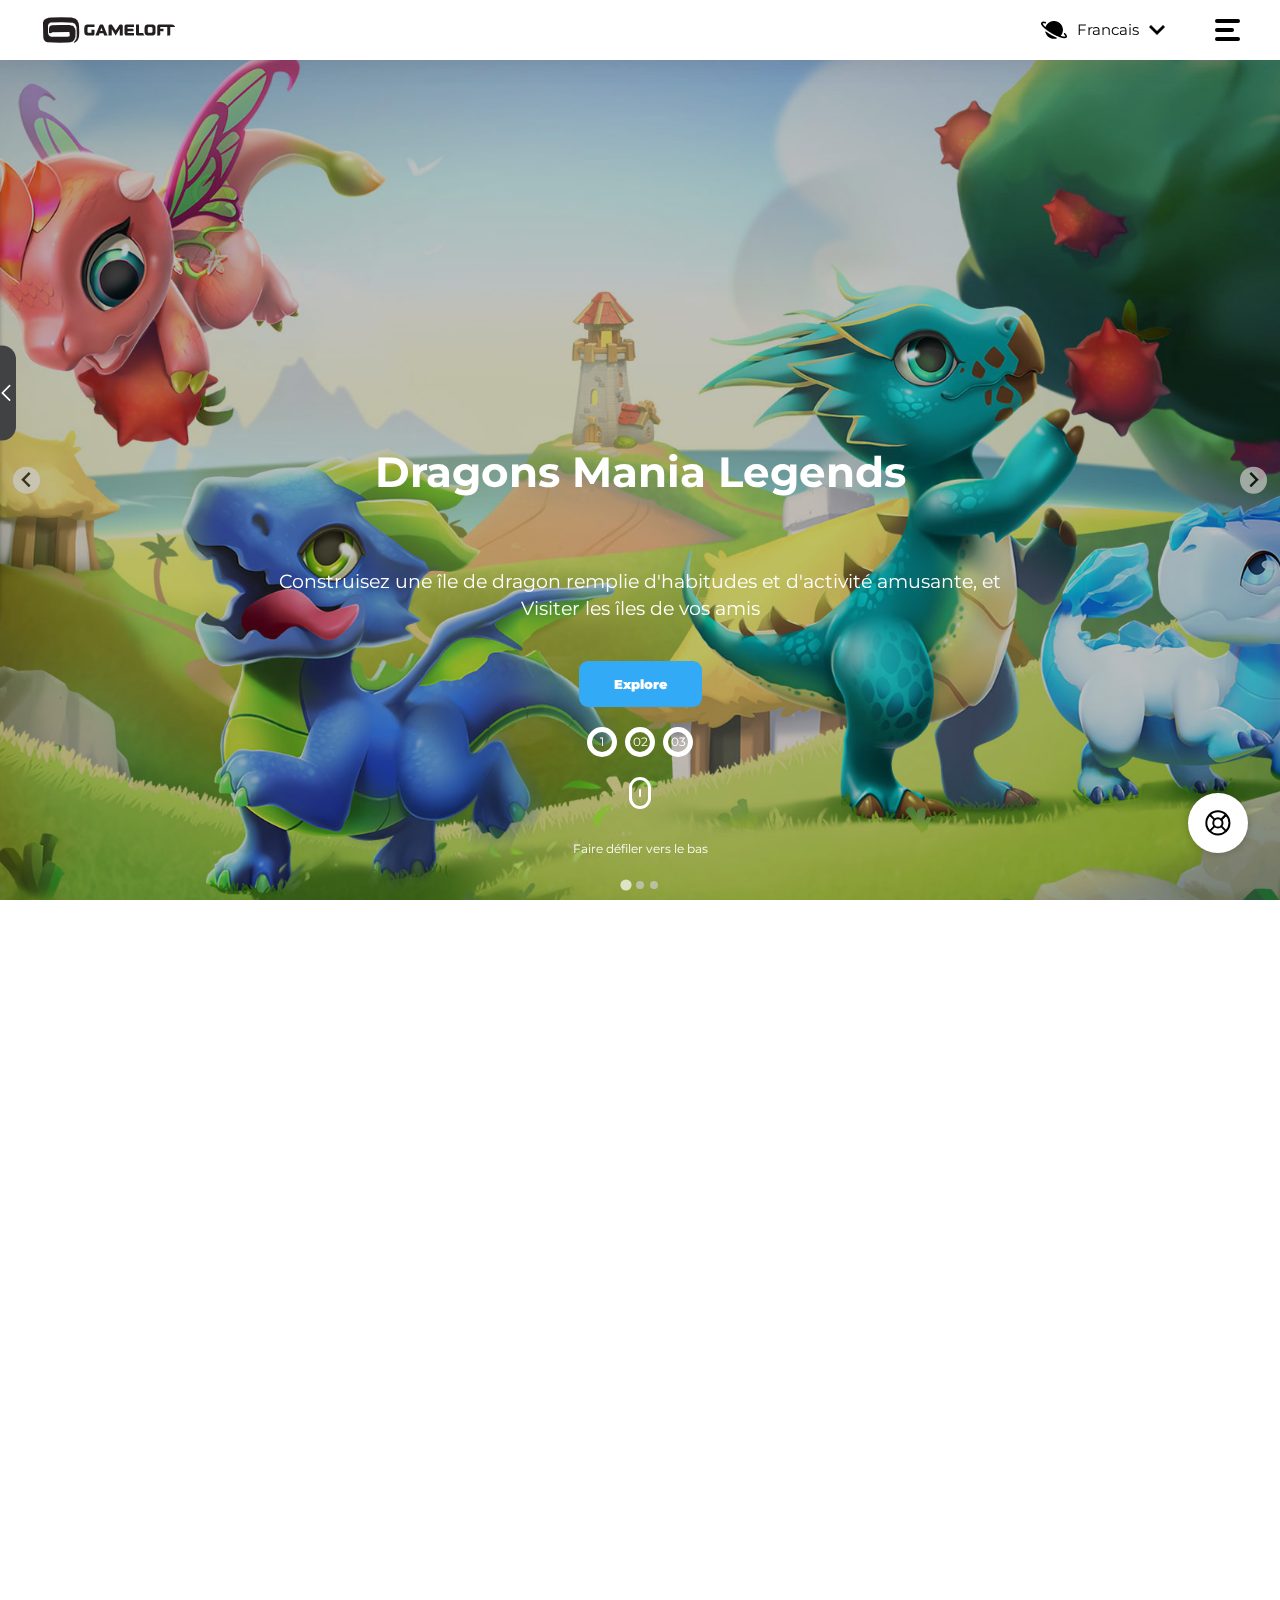
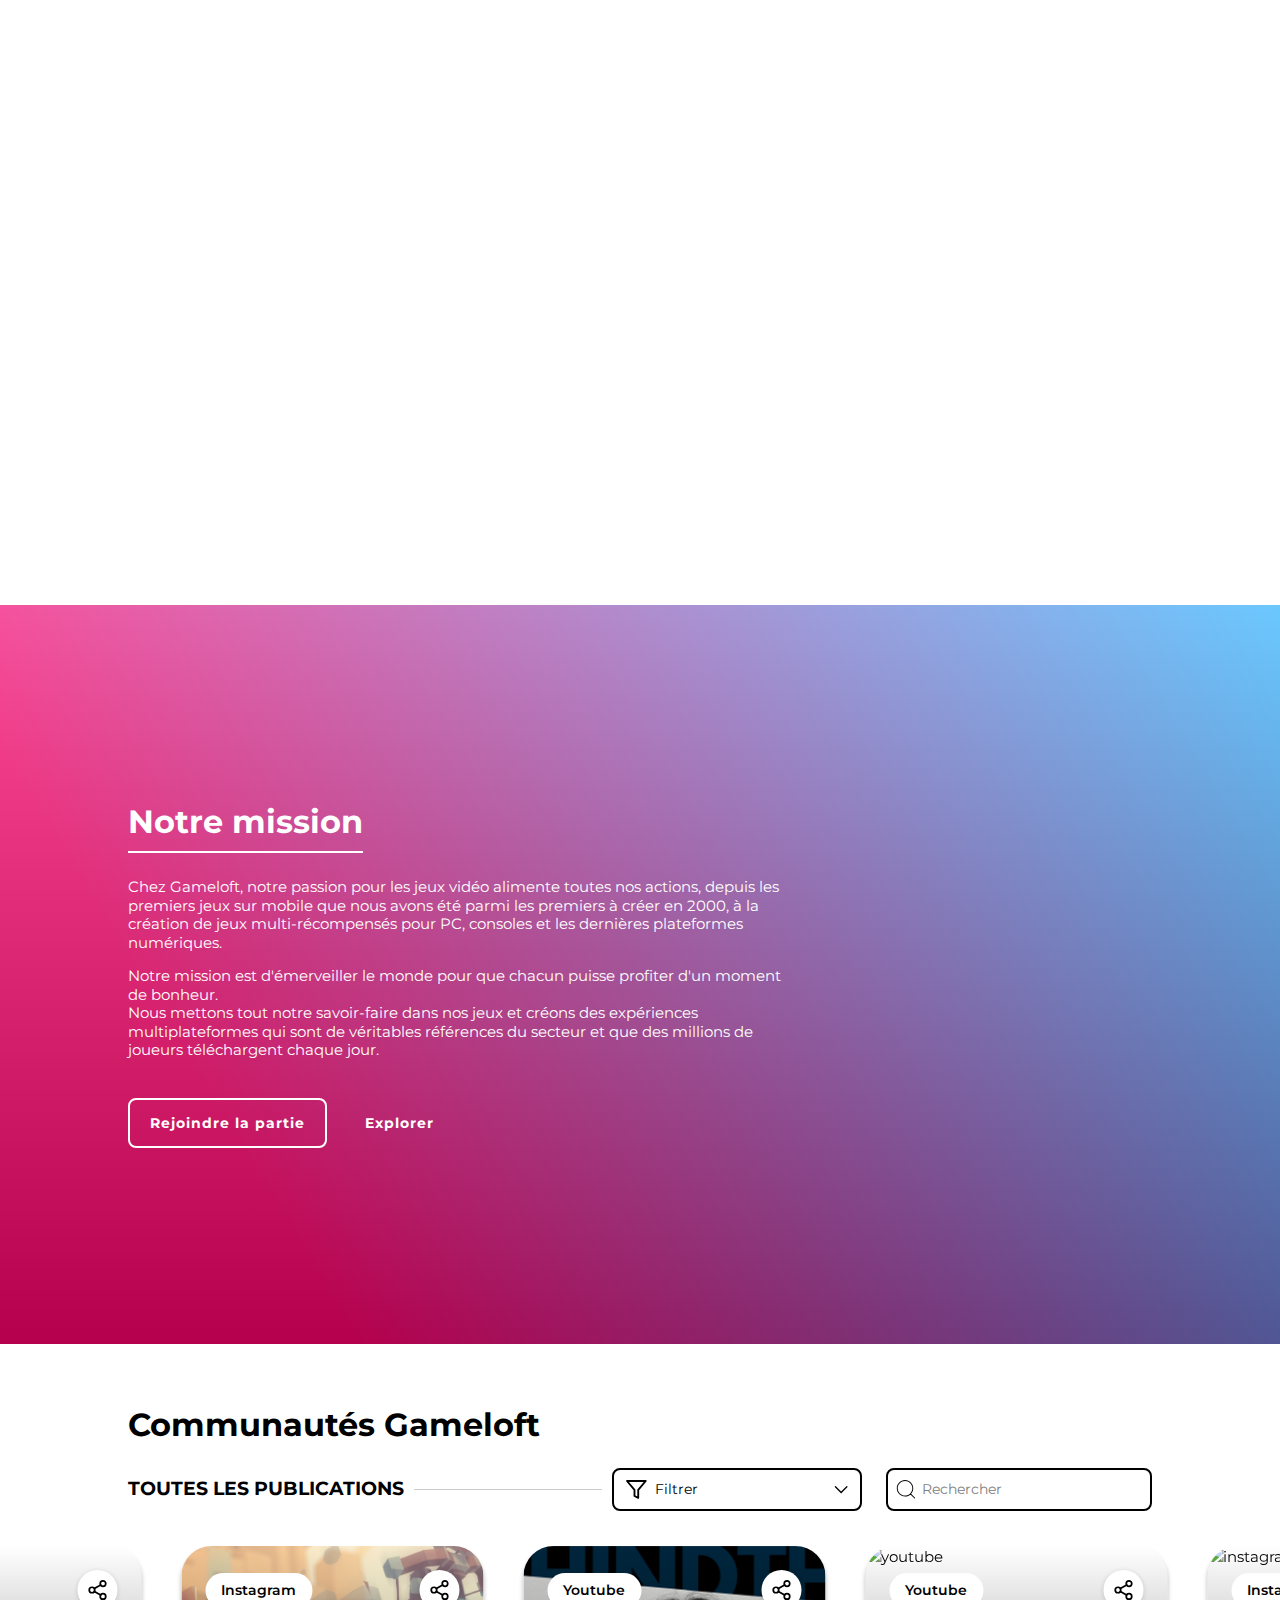
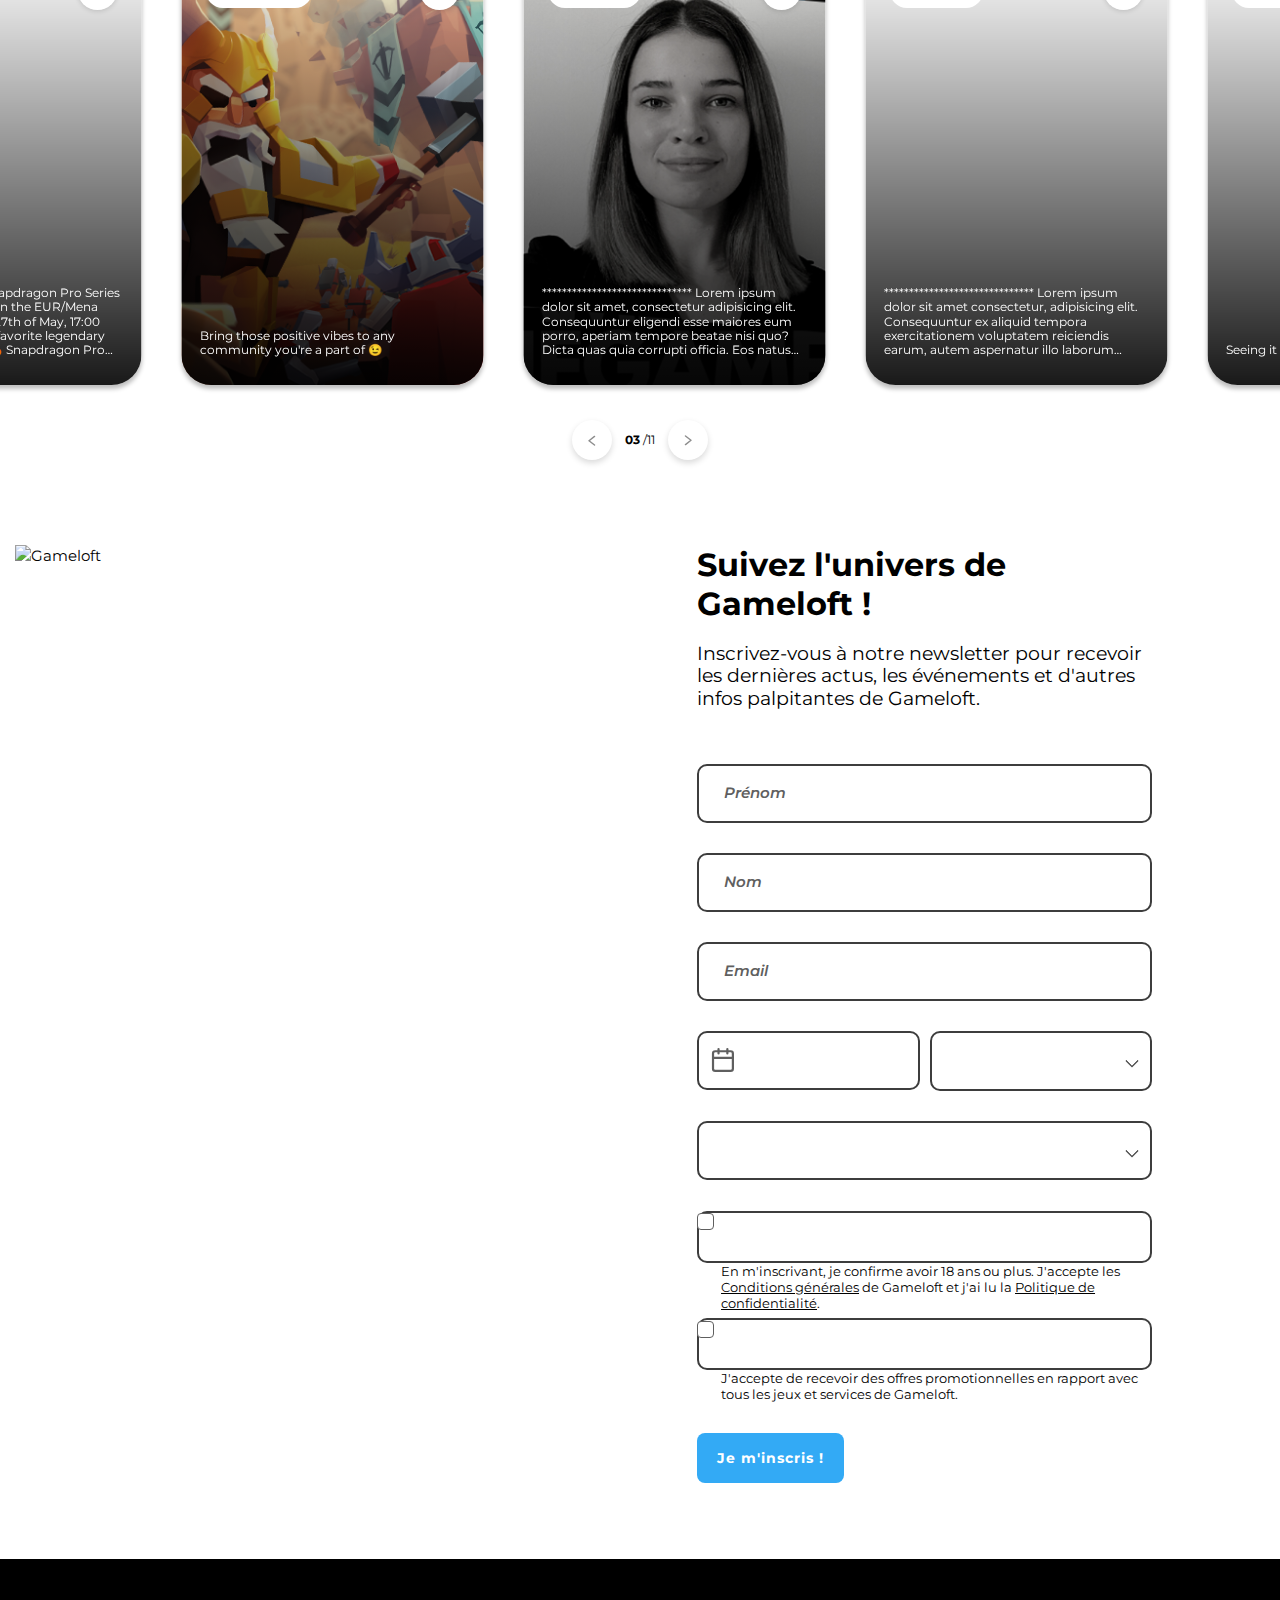
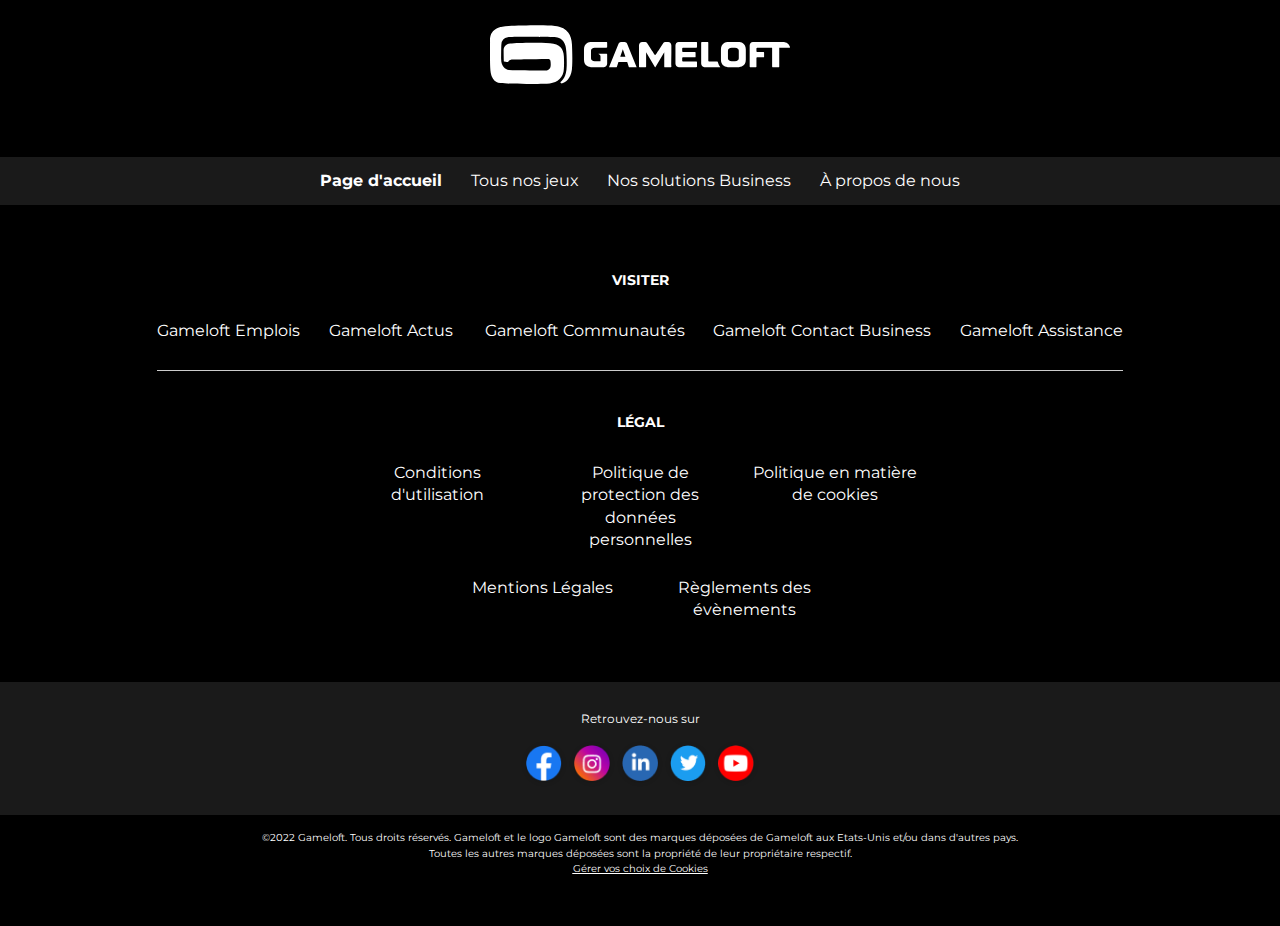
==== commit 4adb31ba: "samuel" ====
--- a/index.html
+++ b/index.html
@@ -143,51 +143,53 @@
                     </div>
                     <div class="item" id="la" style="background: url(./2.png);background-repeat: no-repeat; background-size: cover;">
                         <div class="dedans" style="padding: 40px 30px; position: relative;  border-radius: 10%">
-                            <h1>HUMAIN BEHIND THE GAME</h1>
-                            <hr style="color: white; width: 30%; position: absolute; left: 30px; border: 3px solid white">
-                            <button class="read">Read more</button>
-
+                            <div class="pl">
+                                <h1>HUMAIN BEHIND THE GAME</h1>
+                                <div class="tr" style="background-color: white; width: 30%; height: 10px;"></div>
+                            </div>
                         </div>
                     </div>
                     <div class="item " id="la" style="background: url(./3.png); background-repeat: no-repeat; background-size: cover;">
                         <div class="dedans" style="padding: 40px 30px; position: relative;  border-radius: 10%">
-                            <h1>HUMAIN BEHIND THE GAME</h1>
-                            <hr style="color: white; width: 30%; position: absolute; left: 30px; border: 3px solid white">
-                            <button class="read">Read more</button>
-
-                        </div>
-                    </div>
-
-
-
-                </div>
-            </div>
+                            <div class="pl">
+                                <h1>HUMAIN BEHIND THE GAME</h1>
+                                <div class="tr" style="background-color: white; width: 30%; height: 10px;"></div>
+                            </div>
+                        </div>
+
+
+
+                    </div>
+                </div>
         </section>
-        <section class="sect2">
-            <div class="vd"></div>
-            <div class=" part " data-aos="fade-up " data-aos-duration="1500 " style="z-index: 100;">
-                <div class="ensemble ">
-                    <h1 class="h1 ">Notre mission</h1>
-                    <div class="blo "></div>
-                    <br>
-                </div>
-                <p>
-                    Notre mission Chez Gameloft, notre passion pour les jeux vidéo alimente toutes nos actions, depuis les premiers jeux sur mobile que nous avons été parmi les premiers à créer en 2000, à la création de jeux multi-récompensés pour PC, consoles et les dernières
-                    plateformes numériques. <br><br> Notre mission est d'émerveiller le monde pour que chacun puisse profiter d'un moment de bonheur.
-                    <br> Nous mettons tout notre savoir-faire dans nos jeux et créons des expériences multiplateformes qui sont de véritables références du secteur et que des millions de joueurs téléchargent chaque jour.
-                </p>
-                <button>Rejoindre la partie</button> <button class="btn2 ">Explorer</button>
-            </div>
-
-
-
-        </section>
+        <div class="com-mission-statement">
+            <div class="section-bg"><video class="lazy-media lazy-media--loaded" src="https://d10wvc9xpkv5xm.cloudfront.net/assets/home/mission/bg-vid.mp4" autoplay="true" loop="" playsinline=""></video></div>
+            <div class="com-mission-statement__mask"></div>
+            <div class="com-mission-statement__content">
+                <div>
+                    <div class="com-mission-statement__title text-h2">Notre mission</div>
+                </div>
+                <div style="opacity: 1; visibility: inherit; transform: translate(0px, 0px);">
+                    <div class="com-mission-statement__description text-body1">
+                        <p>Chez Gameloft, notre passion pour les jeux vidéo alimente toutes nos actions, depuis les premiers jeux sur mobile que nous avons été parmi les premiers à créer en 2000, à la création de jeux multi-récompensés pour PC, consoles
+                            et les dernières plateformes numériques.</p>
+                        <p>Notre mission est d'émerveiller le monde pour que chacun puisse profiter d'un moment de bonheur.
+                            <br>Nous mettons tout notre savoir-faire dans nos jeux et créons des expériences multiplateformes qui sont de véritables références du secteur et que des millions de joueurs téléchargent chaque jour.
+                        </p>
+                    </div>
+                </div>
+                <div class="com-mission-statement__button-wrapper" style="opacity: 1; visibility: inherit; transform: translate(0px, 0px);"><a href="#" class="Button_button__Rzx8I Button_outline-color-white__9BVCz Button_size-medium__fmykq Button_outline__EaIQY com-mission-statement__button" target="_blank" rel="noopener noreferrer">Rejoindre la partie</a>
+                    <a class="Button_button__Rzx8I Button_text-color-white__wT0RS Button_size-medium__fmykq Button_text__mGoWQ com-mission-statement__button" href="#">Explorer</a>
+                </div>
+            </div>
+        </div>
 
         <!-- -------------------------partie des réseaux soci----------------------- -->
 
         <div class="SocialHub_root__uHELt com-social-hub">
             <div class="com-social-hub__header">
-                <h2 class="text-h2" style="opacity: 1; visibility: inherit; transform: translate(0px, 0px);">Communautés Gameloft</h2>
+                <h2 class="text-h2" style="opacity: 1; visibility: inherit; transform: translate(0px, 0px);">Communautés Gameloft
+                </h2>
             </div>
             <div class="com-social-hub__feed-header" style="opacity: 1; visibility: inherit; transform: translate(0px, 0px);">
                 <div class="text-subtitle com-social-hub__feed-title-container"><span class="com-social-hub__feed-title">Toutes les publications</span>
@@ -196,8 +198,17 @@
                 <div class="com-social-hub__filter">
                     <div class="SelectBase_root__RNqWX SocialHubFilter_root__q8oc9">
                         <div class="SelectBase_value-container__4S+5i">
-                            <div class="SocialHubFilter_value__b15vf"><svg width="21" height="19" viewBox="0 0 21 19" fill="none" xmlns="http://www.w3.org/2000/svg"><path d="M19.7134 1H1L8.48538 9.85146V15.9708L12.2281 17.8421V9.85146L19.7134 1Z" stroke="black" stroke-width="1.87135" stroke-linecap="round" stroke-linejoin="round"></path></svg>
-                                <span class="SocialHubFilter_value-text__c77SX">Filtrer</span><svg width="14.277" height="22.898" viewBox="0 0 14.277 22.898" class="SocialHubFilter_arrow-icon__R38WB"><path d="M0,0,8.62,8.62,17.241,0" transform="translate(2.828 20.069) rotate(-90)" fill="none" stroke="currentColor" stroke-linecap="round" stroke-width="4"></path></svg></div>
+                            <div class="SocialHubFilter_value__b15vf"><svg width="21" height="19" viewBox="0 0 21 19" fill="none" xmlns="http://www.w3.org/2000/svg">
+                                    <path d="M19.7134 1H1L8.48538 9.85146V15.9708L12.2281 17.8421V9.85146L19.7134 1Z"
+                                        stroke="black" stroke-width="1.87135" stroke-linecap="round"
+                                        stroke-linejoin="round"></path>
+                                </svg>
+                                <span class="SocialHubFilter_value-text__c77SX">Filtrer</span><svg width="14.277" height="22.898" viewBox="0 0 14.277 22.898" class="SocialHubFilter_arrow-icon__R38WB">
+                                    <path d="M0,0,8.62,8.62,17.241,0" transform="translate(2.828 20.069) rotate(-90)"
+                                        fill="none" stroke="currentColor" stroke-linecap="round" stroke-width="4">
+                                    </path>
+                                </svg>
+                            </div>
                         </div>
                         <div class="SelectBase_options__5eOpe SocialHubFilter_options__R0zxv" data-popper-reference-hidden="true" data-popper-escaped="false" data-popper-placement="bottom" style="position: absolute; inset: 0px auto auto 0px; transform: translate(522px, 53px);">
                             <div class="SelectBase_option-container__WNyB4">
@@ -212,11 +223,16 @@
                         </div>
                     </div>
                 </div>
-                <div class="SearchBar_search-bar__0U-Zf text-body1 SearchBar_light__0rR93 com-social-hub__search"><input type="text" class="SearchBar_input__YtbiT" placeholder="Rechercher" value=""><svg width="16" height="16" viewBox="0 0 16 16" fill="none" xmlns="http://www.w3.org/2000/svg" class="SearchBar_icon__aAcLt"><path d="M15.1474 15.7199C15.2953 15.8676 15.535 15.8674 15.6827 15.7195C15.8303 15.5715 15.8301 15.3319 15.6822 15.1842L15.1474 15.7199ZM11.8887 11.9325L11.6213 11.6647L11.8887 11.9325ZM7.39368 13.414C4.08931 13.414 1.4106 10.7353 1.4106 7.43095H0.653613C0.653613 11.1534 3.67124 14.171 7.39368 14.171V13.414ZM1.4106 7.43095C1.4106 4.12659 4.08931 1.44787 7.39368 1.44787V0.69089C3.67124 0.69089 0.653613 3.70852 0.653613 7.43095H1.4106ZM7.39368 1.44787C10.698 1.44787 13.3768 4.12659 13.3768 7.43095H14.1337C14.1337 3.70852 11.1161 0.69089 7.39368 0.69089V1.44787ZM13.3768 7.43095C13.3768 9.08479 12.7062 10.5813 11.6213 11.6647L12.1562 12.2003C13.3775 10.9808 14.1337 9.29381 14.1337 7.43095H13.3768ZM11.6213 11.6647C10.5384 12.746 9.04441 13.414 7.39368 13.414V14.171C9.25304 14.171 10.9372 13.4176 12.1562 12.2003L11.6213 11.6647ZM11.6214 12.2004L15.1474 15.7199L15.6822 15.1842L12.1561 11.6646L11.6214 12.2004Z" fill="currentColor"></path></svg>
+                <div class="SearchBar_search-bar__0U-Zf text-body1 SearchBar_light__0rR93 com-social-hub__search"><input type="text" class="SearchBar_input__YtbiT" placeholder="Rechercher" value=""><svg width="16" height="16" viewBox="0 0 16 16" fill="none" xmlns="http://www.w3.org/2000/svg" class="SearchBar_icon__aAcLt">
+                        <path
+                            d="M15.1474 15.7199C15.2953 15.8676 15.535 15.8674 15.6827 15.7195C15.8303 15.5715 15.8301 15.3319 15.6822 15.1842L15.1474 15.7199ZM11.8887 11.9325L11.6213 11.6647L11.8887 11.9325ZM7.39368 13.414C4.08931 13.414 1.4106 10.7353 1.4106 7.43095H0.653613C0.653613 11.1534 3.67124 14.171 7.39368 14.171V13.414ZM1.4106 7.43095C1.4106 4.12659 4.08931 1.44787 7.39368 1.44787V0.69089C3.67124 0.69089 0.653613 3.70852 0.653613 7.43095H1.4106ZM7.39368 1.44787C10.698 1.44787 13.3768 4.12659 13.3768 7.43095H14.1337C14.1337 3.70852 11.1161 0.69089 7.39368 0.69089V1.44787ZM13.3768 7.43095C13.3768 9.08479 12.7062 10.5813 11.6213 11.6647L12.1562 12.2003C13.3775 10.9808 14.1337 9.29381 14.1337 7.43095H13.3768ZM11.6213 11.6647C10.5384 12.746 9.04441 13.414 7.39368 13.414V14.171C9.25304 14.171 10.9372 13.4176 12.1562 12.2003L11.6213 11.6647ZM11.6214 12.2004L15.1474 15.7199L15.6822 15.1842L12.1561 11.6646L11.6214 12.2004Z"
+                            fill="currentColor"></path>
+                    </svg>
                     <svg width="16" height="16" viewBox="0 0 16 16" fill="none" xmlns="http://www.w3.org/2000/svg" class="SearchBar_clear__fyKM-" style="display: none;">
-                        <path d="M10.9146 5.52479C11.0611 5.37834 11.0611 5.1409 10.9146 4.99446C10.7682 4.84801 10.5307 4.84801 10.3843 4.99446L10.9146 5.52479ZM4.83536 10.5434C4.68892 10.6898 4.68892 10.9273 4.83536 11.0737C4.98181 11.2202 5.21925 11.2202 5.36569 11.0737L4.83536 10.5434ZM10.3843 11.0737C10.5307 11.2201 10.7682 11.2201 10.9146 11.0737C11.0611 10.9273 11.0611 10.6898 10.9146 10.5434L10.3843 11.0737ZM5.36569 4.99445C5.21925 4.848 4.98181 4.848 4.83536 4.99445C4.68892 5.1409 4.68892 5.37833 4.83536 5.52478L5.36569 4.99445ZM10.3843 4.99446L4.83536 10.5434L5.36569 11.0737L10.9146 5.52479L10.3843 4.99446ZM10.9146 10.5434L5.36569 4.99445L4.83536 5.52478L10.3843 11.0737L10.9146 10.5434ZM14.625 8C14.625 11.7279 11.6029 14.75 7.875 14.75V15.5C12.0171 15.5 15.375 12.1421 15.375 8H14.625ZM7.875 14.75C4.14708 14.75 1.125 11.7279 1.125 8H0.375C0.375 12.1421 3.73286 15.5 7.875 15.5V14.75ZM1.125 8C1.125 4.27208 4.14708 1.25 7.875 1.25V0.5C3.73286 0.5 0.375 3.85786 0.375 8H1.125ZM7.875 1.25C11.6029 1.25 14.625 4.27208 14.625 8H15.375C15.375 3.85786 12.0171 0.5 7.875 0.5V1.25Z"
+                        <path
+                            d="M10.9146 5.52479C11.0611 5.37834 11.0611 5.1409 10.9146 4.99446C10.7682 4.84801 10.5307 4.84801 10.3843 4.99446L10.9146 5.52479ZM4.83536 10.5434C4.68892 10.6898 4.68892 10.9273 4.83536 11.0737C4.98181 11.2202 5.21925 11.2202 5.36569 11.0737L4.83536 10.5434ZM10.3843 11.0737C10.5307 11.2201 10.7682 11.2201 10.9146 11.0737C11.0611 10.9273 11.0611 10.6898 10.9146 10.5434L10.3843 11.0737ZM5.36569 4.99445C5.21925 4.848 4.98181 4.848 4.83536 4.99445C4.68892 5.1409 4.68892 5.37833 4.83536 5.52478L5.36569 4.99445ZM10.3843 4.99446L4.83536 10.5434L5.36569 11.0737L10.9146 5.52479L10.3843 4.99446ZM10.9146 10.5434L5.36569 4.99445L4.83536 5.52478L10.3843 11.0737L10.9146 10.5434ZM14.625 8C14.625 11.7279 11.6029 14.75 7.875 14.75V15.5C12.0171 15.5 15.375 12.1421 15.375 8H14.625ZM7.875 14.75C4.14708 14.75 1.125 11.7279 1.125 8H0.375C0.375 12.1421 3.73286 15.5 7.875 15.5V14.75ZM1.125 8C1.125 4.27208 4.14708 1.25 7.875 1.25V0.5C3.73286 0.5 0.375 3.85786 0.375 8H1.125ZM7.875 1.25C11.6029 1.25 14.625 4.27208 14.625 8H15.375C15.375 3.85786 12.0171 0.5 7.875 0.5V1.25Z"
                             fill="currentColor"></path>
-                        </svg>
+                    </svg>
                 </div>
             </div>
             <div class="com-social-hub__feed-container" style="opacity: 1; visibility: inherit; transform: translate(0px, 0px);">
@@ -228,10 +244,49 @@
                                     <div class="com-social-hub-card__img" style="touch-action: pan-y;"><img class="lazy-media lazy-media--loaded" src="https://i.ytimg.com/vi/6jaCpH5VF-g/hqdefault.jpg" alt="youtube" style="transition: filter 0.5s linear 0s; touch-action: pan-y;"></div>
                                 </div>
                                 <div class="com-social-hub-card__action" style="touch-action: pan-y;"><a class="com-social-hub-card__type" href="https://www.youtube.com/watch?v=6jaCpH5VF-g" target="_blank" rel="noopener noreferrer" style="touch-action: pan-y;">Youtube</a>
-                                    <div class="SocialShare_root__22Beh" style="touch-action: pan-y;"><span class="" style="touch-action: pan-y;"><span class="Icon_icon-circle__ZXlwO Icon_layout-padding__o-xPN Icon_fill-color__q4cZt" style="touch-action: pan-y;"><svg width="18" height="18" viewBox="0 0 18 18" fill="none" xmlns="http://www.w3.org/2000/svg" class="Icon_icon__9oiVm" style="touch-action: pan-y;"><path d="M13.4999 6C14.7425 6 15.7499 4.99264 15.7499 3.75C15.7499 2.50736 14.7425 1.5 13.4999 1.5C12.2573 1.5 11.2499 2.50736 11.2499 3.75C11.2499 4.99264 12.2573 6 13.4999 6Z" stroke="currentColor" stroke-width="1.42446" stroke-linecap="round" stroke-linejoin="round" style="touch-action: pan-y;"></path><path d="M4.49991 11.25C5.74255 11.25 6.74991 10.2426 6.74991 9C6.74991 7.75736 5.74255 6.75 4.49991 6.75C3.25727 6.75 2.24991 7.75736 2.24991 9C2.24991 10.2426 3.25727 11.25 4.49991 11.25Z" stroke="currentColor" stroke-width="1.42446" stroke-linecap="round" stroke-linejoin="round" style="touch-action: pan-y;"></path><path d="M13.4999 16.5C14.7425 16.5 15.7499 15.4926 15.7499 14.25C15.7499 13.0074 14.7425 12 13.4999 12C12.2573 12 11.2499 13.0074 11.2499 14.25C11.2499 15.4926 12.2573 16.5 13.4999 16.5Z" stroke="currentColor" stroke-width="1.42446" stroke-linecap="round" stroke-linejoin="round" style="touch-action: pan-y;"></path><path d="M6.44247 10.1325L11.565 13.1175" stroke="currentColor" stroke-width="1.42446" stroke-linecap="round" stroke-linejoin="round" style="touch-action: pan-y;"></path><path d="M11.5575 4.88251L6.44247 7.86751" stroke="currentColor" stroke-width="1.42446" stroke-linecap="round" stroke-linejoin="round" style="touch-action: pan-y;"></path></svg></span></span>
-                                        <div class="SocialShare_container__e498R SocialShare_expand-left__JyWqz" style="opacity: 0; width: calc(100% + 8px); height: calc(100% + 8px); touch-action: pan-y;"><span class="SocialShare_icon__NUIjR" style="opacity: 0; pointer-events: none; touch-action: pan-y;"><span class="Icon_icon-circle__ZXlwO Icon_layout-fill__dr+jt Icon_fill-color__q4cZt SocialShare_sns-icon__Hztqh" style="touch-action: pan-y;"><img class="lazy-media Icon_icon__9oiVm lazy-media--loaded" src="" alt="facebook" style="touch-action: pan-y;"></span></span>
-                                            <span class="SocialShare_icon__NUIjR" style="opacity: 0; pointer-events: none; touch-action: pan-y;"><span class="Icon_icon-circle__ZXlwO Icon_layout-fill__dr+jt Icon_fill-color__q4cZt SocialShare_sns-icon__Hztqh" style="touch-action: pan-y;"><img class="lazy-media Icon_icon__9oiVm lazy-media--loaded" src="" alt="twitter" style="touch-action: pan-y;"></span></span>
-                                            <span class="SocialShare_icon__NUIjR" style="opacity: 0; pointer-events: none; touch-action: pan-y;"><span class="Icon_icon-circle__ZXlwO Icon_layout-fill__dr+jt Icon_fill-color__q4cZt SocialShare_sns-icon__Hztqh" style="touch-action: pan-y;"><img class="lazy-media Icon_icon__9oiVm lazy-media--loaded" src="" alt="linkedin" style="touch-action: pan-y;"></span></span>
+                                    <div class="SocialShare_root__22Beh" style="touch-action: pan-y;"><span class="" style="touch-action: pan-y;"><span
+                                                class="Icon_icon-circle__ZXlwO Icon_layout-padding__o-xPN Icon_fill-color__q4cZt"
+                                                style="touch-action: pan-y;"><svg width="18" height="18"
+                                                    viewBox="0 0 18 18" fill="none" xmlns="http://www.w3.org/2000/svg"
+                                                    class="Icon_icon__9oiVm" style="touch-action: pan-y;">
+                                                    <path
+                                                        d="M13.4999 6C14.7425 6 15.7499 4.99264 15.7499 3.75C15.7499 2.50736 14.7425 1.5 13.4999 1.5C12.2573 1.5 11.2499 2.50736 11.2499 3.75C11.2499 4.99264 12.2573 6 13.4999 6Z"
+                                                        stroke="currentColor" stroke-width="1.42446"
+                                                        stroke-linecap="round" stroke-linejoin="round"
+                                                        style="touch-action: pan-y;"></path>
+                                                    <path
+                                                        d="M4.49991 11.25C5.74255 11.25 6.74991 10.2426 6.74991 9C6.74991 7.75736 5.74255 6.75 4.49991 6.75C3.25727 6.75 2.24991 7.75736 2.24991 9C2.24991 10.2426 3.25727 11.25 4.49991 11.25Z"
+                                                        stroke="currentColor" stroke-width="1.42446"
+                                                        stroke-linecap="round" stroke-linejoin="round"
+                                                        style="touch-action: pan-y;"></path>
+                                                    <path
+                                                        d="M13.4999 16.5C14.7425 16.5 15.7499 15.4926 15.7499 14.25C15.7499 13.0074 14.7425 12 13.4999 12C12.2573 12 11.2499 13.0074 11.2499 14.25C11.2499 15.4926 12.2573 16.5 13.4999 16.5Z"
+                                                        stroke="currentColor" stroke-width="1.42446"
+                                                        stroke-linecap="round" stroke-linejoin="round"
+                                                        style="touch-action: pan-y;"></path>
+                                                    <path d="M6.44247 10.1325L11.565 13.1175" stroke="currentColor"
+                                                        stroke-width="1.42446" stroke-linecap="round"
+                                                        stroke-linejoin="round" style="touch-action: pan-y;"></path>
+                                                    <path d="M11.5575 4.88251L6.44247 7.86751" stroke="currentColor"
+                                                        stroke-width="1.42446" stroke-linecap="round"
+                                                        stroke-linejoin="round" style="touch-action: pan-y;"></path>
+                                                </svg></span></span>
+                                        <div class="SocialShare_container__e498R SocialShare_expand-left__JyWqz" style="opacity: 0; width: calc(100% + 8px); height: calc(100% + 8px); touch-action: pan-y;">
+                                            <span class="SocialShare_icon__NUIjR" style="opacity: 0; pointer-events: none; touch-action: pan-y;"><span
+                                                    class="Icon_icon-circle__ZXlwO Icon_layout-fill__dr+jt Icon_fill-color__q4cZt SocialShare_sns-icon__Hztqh"
+                                                    style="touch-action: pan-y;"><img
+                                                        class="lazy-media Icon_icon__9oiVm lazy-media--loaded" src=""
+                                                        alt="facebook" style="touch-action: pan-y;"></span></span>
+                                            <span class="SocialShare_icon__NUIjR" style="opacity: 0; pointer-events: none; touch-action: pan-y;"><span
+                                                    class="Icon_icon-circle__ZXlwO Icon_layout-fill__dr+jt Icon_fill-color__q4cZt SocialShare_sns-icon__Hztqh"
+                                                    style="touch-action: pan-y;"><img
+                                                        class="lazy-media Icon_icon__9oiVm lazy-media--loaded" src=""
+                                                        alt="twitter" style="touch-action: pan-y;"></span></span>
+                                            <span class="SocialShare_icon__NUIjR" style="opacity: 0; pointer-events: none; touch-action: pan-y;"><span
+                                                    class="Icon_icon-circle__ZXlwO Icon_layout-fill__dr+jt Icon_fill-color__q4cZt SocialShare_sns-icon__Hztqh"
+                                                    style="touch-action: pan-y;"><img
+                                                        class="lazy-media Icon_icon__9oiVm lazy-media--loaded" src=""
+                                                        alt="linkedin" style="touch-action: pan-y;"></span></span>
                                         </div>
                                     </div>
                                 </div>
@@ -248,116 +303,116 @@
                                     <div class="com-social-hub-card__img" style="touch-action: pan-y;"><img class="lazy-media lazy-media--loaded" src="./2.png" alt="instagram" style="touch-action: pan-y;"></div>
                                 </div>
                                 <div class="com-social-hub-card__action" style="touch-action: pan-y;">
-                                    <a class="com-social-hub-card__type" href=" target=" _blank " rel="noopener noreferrer " style="touch-action: pan-y; ">Instagram</a>
-                                    <div class="SocialShare_root__22Beh " style="touch-action: pan-y; "><span class=" " style="touch-action: pan-y; "><span class="Icon_icon-circle__ZXlwO Icon_layout-padding__o-xPN Icon_fill-color__q4cZt " style="touch-action:
-                                        pan-y; "><svg width="18 " height="18 " viewBox="0 0 18 18 " fill="none " xmlns="http://www.w3.org/2000/svg " class="Icon_icon__9oiVm " style="touch-action: pan-y; "><path d="M13.4999 6C14.7425 6 15.7499 4.99264 15.7499
-                                        3.75C15.7499 2.50736 14.7425 1.5 13.4999 1.5C12.2573 1.5 11.2499 2.50736 11.2499 3.75C11.2499 4.99264 12.2573 6 13.4999 6Z " stroke="currentColor " stroke-width="1.42446 " stroke-linecap="round " stroke-linejoin="round
-                                        " style="touch-action: pan-y; "></path><path d="M4.49991 11.25C5.74255 11.25 6.74991 10.2426 6.74991 9C6.74991 7.75736 5.74255 6.75 4.49991 6.75C3.25727 6.75 2.24991 7.75736 2.24991 9C2.24991 10.2426 3.25727 11.25 4.49991 11.25Z
-                                        " stroke="currentColor " stroke-width="1.42446 " stroke-linecap="round " stroke-linejoin="round " style="touch-action: pan-y; "></path><path d="M13.4999 16.5C14.7425 16.5 15.7499 15.4926 15.7499 14.25C15.7499 13.0074 14.7425
-                                        12 13.4999 12C12.2573 12 11.2499 13.0074 11.2499 14.25C11.2499 15.4926 12.2573 16.5 13.4999 16.5Z " stroke="currentColor " stroke-width="1.42446 " stroke-linecap="round " stroke-linejoin="round " style="touch-action:
-                                        pan-y; "></path><path d="M6.44247 10.1325L11.565 13.1175 " stroke="currentColor " stroke-width="1.42446 " stroke-linecap="round " stroke-linejoin="round " style="touch-action: pan-y; "></path><path d="M11.5575 4.88251L6.44247
-                                        7.86751 " stroke="currentColor " stroke-width="1.42446 " stroke-linecap="round " stroke-linejoin="round " style="touch-action: pan-y; "></path></svg></span></span>
-                                        <div class="SocialShare_container__e498R SocialShare_expand-left__JyWqz " style="opacity: 0; width: calc(100% + 8px); height: calc(100% + 8px); touch-action: pan-y; "><span class="SocialShare_icon__NUIjR
-                                        " style="opacity: 0; pointer-events: none; touch-action: pan-y; "><span class="Icon_icon-circle__ZXlwO Icon_layout-fill__dr+jt Icon_fill-color__q4cZt SocialShare_sns-icon__Hztqh " style="touch-action: pan-y; "><img class="lazy-media
-                                        Icon_icon__9oiVm lazy-media--loaded " src="[data-uri]" alt="
-                                        facebook " style="touch-action: pan-y; "></span></span>
-                                            <span class="SocialShare_icon__NUIjR " style="opacity: 0; pointer-events: none; touch-action: pan-y; "><span class="Icon_icon-circle__ZXlwO Icon_layout-fill__dr+jt Icon_fill-color__q4cZt SocialShare_sns-icon__Hztqh
-                                        " style="touch-action: pan-y; "><img class="lazy-media Icon_icon__9oiVm lazy-media--loaded " src=" " alt="twitter " style="touch-action: pan-y; "></span></span>
-                                            <span class="SocialShare_icon__NUIjR " style="opacity: 0; pointer-events: none; touch-action: pan-y; "><span class="Icon_icon-circle__ZXlwO Icon_layout-fill__dr+jt Icon_fill-color__q4cZt SocialShare_sns-icon__Hztqh
-                                        " style="touch-action: pan-y; "><img class="lazy-media Icon_icon__9oiVm lazy-media--loaded " src=" " alt=" linkedin " style="touch-action: pan-y; "></span></span>
+                                    <a class="com-social-hub-card__type" href=" target=" _blank " rel=" noopener noreferrer " style=" touch-action: pan-y; ">Instagram</a>
+                                    <div class=" SocialShare_root__22Beh " style=" touch-action: pan-y; "><span class=" " style=" touch-action: pan-y; "><span class=" Icon_icon-circle__ZXlwO Icon_layout-padding__o-xPN Icon_fill-color__q4cZt
+                                        " style=" touch-action: pan-y; "><svg width=" 18 " height=" 18 " viewBox=" 0 0 18 18 " fill=" none " xmlns=" http://www.w3.org/2000/svg " class=" Icon_icon__9oiVm " style=" touch-action: pan-y; "><path d=" M13.4999 6C14.7425
+                                        6 15.7499 4.99264 15.7499 3.75C15.7499 2.50736 14.7425 1.5 13.4999 1.5C12.2573 1.5 11.2499 2.50736 11.2499 3.75C11.2499 4.99264 12.2573 6 13.4999 6Z " stroke=" currentColor " stroke-width=" 1.42446
+                                        " stroke-linecap=" round " stroke-linejoin=" round " style=" touch-action: pan-y; "></path><path d=" M4.49991 11.25C5.74255 11.25 6.74991 10.2426 6.74991 9C6.74991 7.75736 5.74255 6.75 4.49991 6.75C3.25727 6.75 2.24991 7.75736 2.24991
+                                        9C2.24991 10.2426 3.25727 11.25 4.49991 11.25Z " stroke=" currentColor " stroke-width=" 1.42446 " stroke-linecap=" round " stroke-linejoin=" round " style=" touch-action: pan-y; "></path><path d=" M13.4999 16.5C14.7425
+                                        16.5 15.7499 15.4926 15.7499 14.25C15.7499 13.0074 14.7425 12 13.4999 12C12.2573 12 11.2499 13.0074 11.2499 14.25C11.2499 15.4926 12.2573 16.5 13.4999 16.5Z " stroke=" currentColor " stroke-width=" 1.42446
+                                        " stroke-linecap=" round " stroke-linejoin=" round " style=" touch-action: pan-y; "></path><path d=" M6.44247 10.1325L11.565 13.1175 " stroke=" currentColor " stroke-width=" 1.42446 " stroke-linecap=" round " stroke-linejoin=" round
+                                        " style=" touch-action: pan-y; "></path><path d=" M11.5575 4.88251L6.44247 7.86751 " stroke=" currentColor " stroke-width=" 1.42446 " stroke-linecap=" round " stroke-linejoin=" round " style=" touch-action: pan-y; "></path></svg></span></span>
+                                        <div class=" SocialShare_container__e498R SocialShare_expand-left__JyWqz " style=" opacity: 0; width: calc(100% + 8px); height: calc(100% + 8px); touch-action: pan-y; "><span class=" SocialShare_icon__NUIjR
+                                        " style=" opacity: 0; pointer-events: none; touch-action: pan-y; "><span class=" Icon_icon-circle__ZXlwO Icon_layout-fill__dr+jt Icon_fill-color__q4cZt SocialShare_sns-icon__Hztqh " style=" touch-action: pan-y;
+                                        "><img class=" lazy-media Icon_icon__9oiVm lazy-media--loaded " src=" [data-uri]" alt="
+                                        facebook " style=" touch-action: pan-y; "></span></span>
+                                            <span class=" SocialShare_icon__NUIjR " style=" opacity: 0; pointer-events: none; touch-action: pan-y; "><span class=" Icon_icon-circle__ZXlwO Icon_layout-fill__dr+jt Icon_fill-color__q4cZt SocialShare_sns-icon__Hztqh
+                                        " style=" touch-action: pan-y; "><img class=" lazy-media Icon_icon__9oiVm lazy-media--loaded " src=" " alt=" twitter " style=" touch-action: pan-y; "></span></span>
+                                            <span class=" SocialShare_icon__NUIjR " style=" opacity: 0; pointer-events: none; touch-action: pan-y; "><span class=" Icon_icon-circle__ZXlwO Icon_layout-fill__dr+jt Icon_fill-color__q4cZt SocialShare_sns-icon__Hztqh
+                                        " style=" touch-action: pan-y; "><img class=" lazy-media Icon_icon__9oiVm lazy-media--loaded " src=" " alt=" linkedin " style=" touch-action: pan-y; "></span></span>
                                         </div>
                                     </div>
                                 </div>
-                                <a class="text-body2 com-social-hub-card__content " href="# " target="_blank " rel="noopener noreferrer " style="touch-action: pan-y; ">
-                                    <p style="touch-action: pan-y; ">Bring those positive vibes to any community you're a part of 😉</p>
+                                <a class=" text-body2 com-social-hub-card__content " href=" # " target=" _blank " rel=" noopener noreferrer " style=" touch-action: pan-y; ">
+                                    <p style=" touch-action: pan-y; ">Bring those positive vibes to any community you're a part of 😉</p>
                                 </a>
                             </div>
                         </div>
-                        <div class="gslider__slide com-social-hub__feed-slide " gslider-index="2 " style="transform: translate(799.997%, 0%) translate3d(0px, 0px, 0px); touch-action: pan-y; ">
-                            <div class="SocialHubCard_root__BLgIr com-social-hub-card " style="touch-action: pan-y; ">
-                                <div class="box-ratio com-social-hub-card__img-box " style="aspect-ratio: 0.688889 / 1; touch-action: pan-y; ">
-                                    <div class="com-social-hub-card__img " style="touch-action: pan-y; "><img class="lazy-media lazy-media--loaded " src="./1.png " alt="youtube " style="transition: filter 0.5s linear 0s; touch-action: pan-y; "></div>
-                                </div>
-                                <div class="com-social-hub-card__action " style="touch-action: pan-y; "><a class="com-social-hub-card__type " href="# " target="_blank " rel="noopener noreferrer " style="touch-action: pan-y; ">Youtube</a>
-                                    <div class="SocialShare_root__22Beh " style="touch-action: pan-y; "><span class=" " style="touch-action: pan-y; "><span class="Icon_icon-circle__ZXlwO Icon_layout-padding__o-xPN Icon_fill-color__q4cZt " style="touch-action:
-                                        pan-y; "><svg width="18 " height="18 " viewBox="0 0 18 18 " fill="none " xmlns="http://www.w3.org/2000/svg " class="Icon_icon__9oiVm " style="touch-action: pan-y; "><path d="M13.4999 6C14.7425 6 15.7499 4.99264 15.7499
-                                        3.75C15.7499 2.50736 14.7425 1.5 13.4999 1.5C12.2573 1.5 11.2499 2.50736 11.2499 3.75C11.2499 4.99264 12.2573 6 13.4999 6Z " stroke="currentColor " stroke-width="1.42446 " stroke-linecap="round " stroke-linejoin="round
-                                        " style="touch-action: pan-y; "></path><path d="M4.49991 11.25C5.74255 11.25 6.74991 10.2426 6.74991 9C6.74991 7.75736 5.74255 6.75 4.49991 6.75C3.25727 6.75 2.24991 7.75736 2.24991 9C2.24991 10.2426 3.25727 11.25 4.49991 11.25Z
-                                        " stroke="currentColor " stroke-width="1.42446 " stroke-linecap="round " stroke-linejoin="round " style="touch-action: pan-y; "></path><path d="M13.4999 16.5C14.7425 16.5 15.7499 15.4926 15.7499 14.25C15.7499 13.0074 14.7425
-                                        12 13.4999 12C12.2573 12 11.2499 13.0074 11.2499 14.25C11.2499 15.4926 12.2573 16.5 13.4999 16.5Z " stroke="currentColor " stroke-width="1.42446 " stroke-linecap="round " stroke-linejoin="round " style="touch-action:
-                                        pan-y; "></path><path d="M6.44247 10.1325L11.565 13.1175 " stroke="currentColor " stroke-width="1.42446 " stroke-linecap="round " stroke-linejoin="round " style="touch-action: pan-y; "></path><path d="M11.5575 4.88251L6.44247
-                                        7.86751 " stroke="currentColor " stroke-width="1.42446 " stroke-linecap="round " stroke-linejoin="round " style="touch-action: pan-y; "></path></svg></span></span>
-                                        <div class="SocialShare_container__e498R SocialShare_expand-left__JyWqz " style="opacity: 0; width: calc(100% + 8px); height: calc(100% + 8px); touch-action: pan-y; "><span class="SocialShare_icon__NUIjR
-                                        " style="opacity: 0; pointer-events: none; touch-action: pan-y; "><span class="Icon_icon-circle__ZXlwO Icon_layout-fill__dr+jt Icon_fill-color__q4cZt SocialShare_sns-icon__Hztqh " style="touch-action: pan-y; "><img class="lazy-media
-                                        Icon_icon__9oiVm lazy-media--loaded " src="[data-uri]" alt="
-                                        facebook " style="touch-action: pan-y; "></span></span>
-                                            <span class="SocialShare_icon__NUIjR " style="opacity: 0; pointer-events: none; touch-action: pan-y; "><span class="Icon_icon-circle__ZXlwO Icon_layout-fill__dr+jt Icon_fill-color__q4cZt SocialShare_sns-icon__Hztqh
-                                        " style="touch-action: pan-y; "><img class="lazy-media Icon_icon__9oiVm lazy-media--loaded " src="[data-uri]
-                                        " alt="twitter " style="touch-action: pan-y; "></span></span>
-                                            <span class="SocialShare_icon__NUIjR " style="opacity: 0; pointer-events: none; touch-action: pan-y; "><span class="Icon_icon-circle__ZXlwO Icon_layout-fill__dr+jt Icon_fill-color__q4cZt SocialShare_sns-icon__Hztqh
-                                        " style="touch-action: pan-y; "><img class="lazy-media Icon_icon__9oiVm lazy-media--loaded " src="[data-uri]" alt=" linkedin " style="touch-action: pan-y; "></span></span>
+                        <div class=" gslider__slide com-social-hub__feed-slide " gslider-index=" 2 " style=" transform: translate(799.997%, 0%) translate3d(0px, 0px, 0px); touch-action: pan-y; ">
+                            <div class=" SocialHubCard_root__BLgIr com-social-hub-card " style=" touch-action: pan-y; ">
+                                <div class=" box-ratio com-social-hub-card__img-box " style=" aspect-ratio: 0.688889 / 1; touch-action: pan-y; ">
+                                    <div class=" com-social-hub-card__img " style=" touch-action: pan-y; "><img class=" lazy-media lazy-media--loaded " src=" ./1.png " alt=" youtube " style=" transition: filter 0.5s linear 0s; touch-action: pan-y; "></div>
+                                </div>
+                                <div class=" com-social-hub-card__action " style=" touch-action: pan-y; "><a class=" com-social-hub-card__type " href=" # " target=" _blank " rel=" noopener noreferrer " style=" touch-action: pan-y; ">Youtube</a>
+                                    <div class=" SocialShare_root__22Beh " style=" touch-action: pan-y; "><span class=" " style=" touch-action: pan-y; "><span class=" Icon_icon-circle__ZXlwO Icon_layout-padding__o-xPN Icon_fill-color__q4cZt
+                                        " style=" touch-action: pan-y; "><svg width=" 18 " height=" 18 " viewBox=" 0 0 18 18 " fill=" none " xmlns=" http://www.w3.org/2000/svg " class=" Icon_icon__9oiVm " style=" touch-action: pan-y; "><path d=" M13.4999 6C14.7425
+                                        6 15.7499 4.99264 15.7499 3.75C15.7499 2.50736 14.7425 1.5 13.4999 1.5C12.2573 1.5 11.2499 2.50736 11.2499 3.75C11.2499 4.99264 12.2573 6 13.4999 6Z " stroke=" currentColor " stroke-width=" 1.42446
+                                        " stroke-linecap=" round " stroke-linejoin=" round " style=" touch-action: pan-y; "></path><path d=" M4.49991 11.25C5.74255 11.25 6.74991 10.2426 6.74991 9C6.74991 7.75736 5.74255 6.75 4.49991 6.75C3.25727 6.75 2.24991 7.75736 2.24991
+                                        9C2.24991 10.2426 3.25727 11.25 4.49991 11.25Z " stroke=" currentColor " stroke-width=" 1.42446 " stroke-linecap=" round " stroke-linejoin=" round " style=" touch-action: pan-y; "></path><path d=" M13.4999 16.5C14.7425
+                                        16.5 15.7499 15.4926 15.7499 14.25C15.7499 13.0074 14.7425 12 13.4999 12C12.2573 12 11.2499 13.0074 11.2499 14.25C11.2499 15.4926 12.2573 16.5 13.4999 16.5Z " stroke=" currentColor " stroke-width=" 1.42446
+                                        " stroke-linecap=" round " stroke-linejoin=" round " style=" touch-action: pan-y; "></path><path d=" M6.44247 10.1325L11.565 13.1175 " stroke=" currentColor " stroke-width=" 1.42446 " stroke-linecap=" round " stroke-linejoin=" round
+                                        " style=" touch-action: pan-y; "></path><path d=" M11.5575 4.88251L6.44247 7.86751 " stroke=" currentColor " stroke-width=" 1.42446 " stroke-linecap=" round " stroke-linejoin=" round " style=" touch-action: pan-y; "></path></svg></span></span>
+                                        <div class=" SocialShare_container__e498R SocialShare_expand-left__JyWqz " style=" opacity: 0; width: calc(100% + 8px); height: calc(100% + 8px); touch-action: pan-y; "><span class=" SocialShare_icon__NUIjR
+                                        " style=" opacity: 0; pointer-events: none; touch-action: pan-y; "><span class=" Icon_icon-circle__ZXlwO Icon_layout-fill__dr+jt Icon_fill-color__q4cZt SocialShare_sns-icon__Hztqh " style=" touch-action: pan-y;
+                                        "><img class=" lazy-media Icon_icon__9oiVm lazy-media--loaded " src=" [data-uri]" alt="
+                                        facebook " style=" touch-action: pan-y; "></span></span>
+                                            <span class=" SocialShare_icon__NUIjR " style=" opacity: 0; pointer-events: none; touch-action: pan-y; "><span class=" Icon_icon-circle__ZXlwO Icon_layout-fill__dr+jt Icon_fill-color__q4cZt SocialShare_sns-icon__Hztqh
+                                        " style=" touch-action: pan-y; "><img class=" lazy-media Icon_icon__9oiVm lazy-media--loaded " src=" [data-uri]
+                                        " alt=" twitter " style=" touch-action: pan-y; "></span></span>
+                                            <span class=" SocialShare_icon__NUIjR " style=" opacity: 0; pointer-events: none; touch-action: pan-y; "><span class=" Icon_icon-circle__ZXlwO Icon_layout-fill__dr+jt Icon_fill-color__q4cZt SocialShare_sns-icon__Hztqh
+                                        " style=" touch-action: pan-y; "><img class=" lazy-media Icon_icon__9oiVm lazy-media--loaded " src=" [data-uri]" alt=" linkedin " style=" touch-action: pan-y; "></span></span>
                                         </div>
                                     </div>
                                 </div>
-                                <a class="text-body2 com-social-hub-card__content " href="# " target="_blank " rel="noopener noreferrer " style="touch-action: pan-y; ">
-                                    <p style="touch-action: pan-y; ">****************************** Lorem ipsum dolor sit amet, consectetur adipisicing elit. Consequuntur eligendi esse maiores eum porro, aperiam tempore beatae nisi quo? Dicta quas quia corrupti officia. Eos natus pariatur
+                                <a class=" text-body2 com-social-hub-card__content " href=" # " target=" _blank " rel=" noopener noreferrer " style=" touch-action: pan-y; ">
+                                    <p style=" touch-action: pan-y; ">****************************** Lorem ipsum dolor sit amet, consectetur adipisicing elit. Consequuntur eligendi esse maiores eum porro, aperiam tempore beatae nisi quo? Dicta quas quia corrupti officia. Eos natus pariatur
                                         odit fugit sapiente.</p>
                                 </a>
                             </div>
                         </div>
-                        <div class="gslider__slide com-social-hub__feed-slide " gslider-index="3 " style="transform: translate(799.997%, 0%) translate3d(0px, 0px, 0px); touch-action: pan-y; ">
-                            <div class="SocialHubCard_root__BLgIr com-social-hub-card " style="touch-action: pan-y; ">
-                                <div class="box-ratio com-social-hub-card__img-box " style="aspect-ratio: 0.688889 / 1; touch-action: pan-y; ">
-                                    <div class="com-social-hub-card__img " style="touch-action: pan-y; "><img class="lazy-media lazy-media--loaded " src="https://i.ytimg.com/vi/lKyaaeJA488/hqdefault.jpg " alt="youtube " style="transition: filter 0.5s
-                                        linear 0s; touch-action: pan-y; "></div>
-                                </div>
-                                <div class="com-social-hub-card__action " style="touch-action: pan-y; "><a class="com-social-hub-card__type " href=" " target="_blank " rel="noopener noreferrer " style="touch-action: pan-y; ">Youtube</a>
-                                    <div class="SocialShare_root__22Beh " style="touch-action: pan-y; "><span class=" " style="touch-action: pan-y; "><span class="Icon_icon-circle__ZXlwO Icon_layout-padding__o-xPN Icon_fill-color__q4cZt " style="touch-action:
-                                        pan-y; "><svg width="18 " height="18 " viewBox="0 0 18 18 " fill="none " xmlns="http://www.w3.org/2000/svg " class="Icon_icon__9oiVm " style="touch-action: pan-y; "><path d="M13.4999 6C14.7425 6 15.7499 4.99264 15.7499
-                                        3.75C15.7499 2.50736 14.7425 1.5 13.4999 1.5C12.2573 1.5 11.2499 2.50736 11.2499 3.75C11.2499 4.99264 12.2573 6 13.4999 6Z " stroke="currentColor " stroke-width="1.42446 " stroke-linecap="round " stroke-linejoin="round
-                                        " style="touch-action: pan-y; "></path><path d="M4.49991 11.25C5.74255 11.25 6.74991 10.2426 6.74991 9C6.74991 7.75736 5.74255 6.75 4.49991 6.75C3.25727 6.75 2.24991 7.75736 2.24991 9C2.24991 10.2426 3.25727 11.25 4.49991 11.25Z
-                                        " stroke="currentColor " stroke-width="1.42446 " stroke-linecap="round " stroke-linejoin="round " style="touch-action: pan-y; "></path><path d="M13.4999 16.5C14.7425 16.5 15.7499 15.4926 15.7499 14.25C15.7499 13.0074 14.7425
-                                        12 13.4999 12C12.2573 12 11.2499 13.0074 11.2499 14.25C11.2499 15.4926 12.2573 16.5 13.4999 16.5Z " stroke="currentColor " stroke-width="1.42446 " stroke-linecap="round " stroke-linejoin="round " style="touch-action:
-                                        pan-y; "></path><path d="M6.44247 10.1325L11.565 13.1175 " stroke="currentColor " stroke-width="1.42446 " stroke-linecap="round " stroke-linejoin="round " style="touch-action: pan-y; "></path><path d="M11.5575 4.88251L6.44247
-                                        7.86751 " stroke="currentColor " stroke-width="1.42446 " stroke-linecap="round " stroke-linejoin="round " style="touch-action: pan-y; "></path></svg></span></span>
-                                        <div class="SocialShare_container__e498R SocialShare_expand-left__JyWqz " style="opacity: 0; width: calc(100% + 8px); height: calc(100% + 8px); touch-action: pan-y; "><span class="SocialShare_icon__NUIjR
-                                        " style="opacity: 0; pointer-events: none; touch-action: pan-y; "><span class="Icon_icon-circle__ZXlwO Icon_layout-fill__dr+jt Icon_fill-color__q4cZt SocialShare_sns-icon__Hztqh " style="touch-action: pan-y; "><img class="lazy-media
-                                        Icon_icon__9oiVm lazy-media--loaded " src=" " alt=" linkedin " style="touch-action: pan-y; "></span></span>
+                        <div class=" gslider__slide com-social-hub__feed-slide " gslider-index=" 3 " style=" transform: translate(799.997%, 0%) translate3d(0px, 0px, 0px); touch-action: pan-y; ">
+                            <div class=" SocialHubCard_root__BLgIr com-social-hub-card " style=" touch-action: pan-y; ">
+                                <div class=" box-ratio com-social-hub-card__img-box " style=" aspect-ratio: 0.688889 / 1; touch-action: pan-y; ">
+                                    <div class=" com-social-hub-card__img " style=" touch-action: pan-y; "><img class=" lazy-media lazy-media--loaded " src=" https://i.ytimg.com/vi/lKyaaeJA488/hqdefault.jpg " alt=" youtube " style=" transition: filter
+                                        0.5s linear 0s; touch-action: pan-y; "></div>
+                                </div>
+                                <div class=" com-social-hub-card__action " style=" touch-action: pan-y; "><a class=" com-social-hub-card__type " href=" " target=" _blank " rel=" noopener noreferrer " style=" touch-action: pan-y; ">Youtube</a>
+                                    <div class=" SocialShare_root__22Beh " style=" touch-action: pan-y; "><span class=" " style=" touch-action: pan-y; "><span class=" Icon_icon-circle__ZXlwO Icon_layout-padding__o-xPN Icon_fill-color__q4cZt
+                                        " style=" touch-action: pan-y; "><svg width=" 18 " height=" 18 " viewBox=" 0 0 18 18 " fill=" none " xmlns=" http://www.w3.org/2000/svg " class=" Icon_icon__9oiVm " style=" touch-action: pan-y; "><path d=" M13.4999 6C14.7425
+                                        6 15.7499 4.99264 15.7499 3.75C15.7499 2.50736 14.7425 1.5 13.4999 1.5C12.2573 1.5 11.2499 2.50736 11.2499 3.75C11.2499 4.99264 12.2573 6 13.4999 6Z " stroke=" currentColor " stroke-width=" 1.42446
+                                        " stroke-linecap=" round " stroke-linejoin=" round " style=" touch-action: pan-y; "></path><path d=" M4.49991 11.25C5.74255 11.25 6.74991 10.2426 6.74991 9C6.74991 7.75736 5.74255 6.75 4.49991 6.75C3.25727 6.75 2.24991 7.75736 2.24991
+                                        9C2.24991 10.2426 3.25727 11.25 4.49991 11.25Z " stroke=" currentColor " stroke-width=" 1.42446 " stroke-linecap=" round " stroke-linejoin=" round " style=" touch-action: pan-y; "></path><path d=" M13.4999 16.5C14.7425
+                                        16.5 15.7499 15.4926 15.7499 14.25C15.7499 13.0074 14.7425 12 13.4999 12C12.2573 12 11.2499 13.0074 11.2499 14.25C11.2499 15.4926 12.2573 16.5 13.4999 16.5Z " stroke=" currentColor " stroke-width=" 1.42446
+                                        " stroke-linecap=" round " stroke-linejoin=" round " style=" touch-action: pan-y; "></path><path d=" M6.44247 10.1325L11.565 13.1175 " stroke=" currentColor " stroke-width=" 1.42446 " stroke-linecap=" round " stroke-linejoin=" round
+                                        " style=" touch-action: pan-y; "></path><path d=" M11.5575 4.88251L6.44247 7.86751 " stroke=" currentColor " stroke-width=" 1.42446 " stroke-linecap=" round " stroke-linejoin=" round " style=" touch-action: pan-y; "></path></svg></span></span>
+                                        <div class=" SocialShare_container__e498R SocialShare_expand-left__JyWqz " style=" opacity: 0; width: calc(100% + 8px); height: calc(100% + 8px); touch-action: pan-y; "><span class=" SocialShare_icon__NUIjR
+                                        " style=" opacity: 0; pointer-events: none; touch-action: pan-y; "><span class=" Icon_icon-circle__ZXlwO Icon_layout-fill__dr+jt Icon_fill-color__q4cZt SocialShare_sns-icon__Hztqh " style=" touch-action: pan-y;
+                                        "><img class=" lazy-media Icon_icon__9oiVm lazy-media--loaded " src=" " alt=" linkedin " style=" touch-action: pan-y; "></span></span>
                                         </div>
                                     </div>
                                 </div>
-                                <a class="text-body2 com-social-hub-card__content " href="# " target="_blank " rel="noopener noreferrer " style="touch-action: pan-y; ">
-                                    <p style="touch-action: pan-y; ">****************************** Lorem ipsum dolor sit amet consectetur, adipisicing elit. Consequuntur ex aliquid tempora exercitationem voluptatem reiciendis earum, autem aspernatur illo laborum excepturi facere id
+                                <a class=" text-body2 com-social-hub-card__content " href=" # " target=" _blank " rel=" noopener noreferrer " style=" touch-action: pan-y; ">
+                                    <p style=" touch-action: pan-y; ">****************************** Lorem ipsum dolor sit amet consectetur, adipisicing elit. Consequuntur ex aliquid tempora exercitationem voluptatem reiciendis earum, autem aspernatur illo laborum excepturi facere id
                                         ab aliquam ipsum. Vero officia expedita quos!</p>
                                 </a>
                             </div>
                         </div>
-                        <div class="gslider__slide com-social-hub__feed-slide " gslider-index="4 " style="transform: translate(799.997%, 0%) translate3d(0px, 0px, 0px); touch-action: pan-y; ">
-                            <div class="SocialHubCard_root__BLgIr com-social-hub-card " style="touch-action: pan-y; ">
-                                <div class="box-ratio com-social-hub-card__img-box " style="aspect-ratio: 0.688889 / 1; touch-action: pan-y; ">
-                                    <div class="com-social-hub-card__img " style="touch-action: pan-y; "><img class="lazy-media lazy-media--loaded " src=" " alt="instagram " style="touch-action: pan-y; "></div>
-                                </div>
-                                <div class="com-social-hub-card__action " style="touch-action: pan-y; "><a class="com-social-hub-card__type " href="# " target="_blank " rel="noopener noreferrer " style="touch-action: pan-y; ">Instagram</a>
-                                    <div class="SocialShare_root__22Beh " style="touch-action: pan-y; "><span class=" " style="touch-action: pan-y; "><span class="Icon_icon-circle__ZXlwO Icon_layout-padding__o-xPN Icon_fill-color__q4cZt " style="touch-action:
-                                        pan-y; "><svg width="18 " height="18 " viewBox="0 0 18 18 " fill="none " xmlns="http://www.w3.org/2000/svg " class="Icon_icon__9oiVm " style="touch-action: pan-y; "><path d="M13.4999 6C14.7425 6 15.7499 4.99264 15.7499
-                                        3.75C15.7499 2.50736 14.7425 1.5 13.4999 1.5C12.2573 1.5 11.2499 2.50736 11.2499 3.75C11.2499 4.99264 12.2573 6 13.4999 6Z " stroke="currentColor " stroke-width="1.42446 " stroke-linecap="round " stroke-linejoin="round
-                                        " style="touch-action: pan-y; "></path><path d="M4.49991 11.25C5.74255 11.25 6.74991 10.2426 6.74991 9C6.74991 7.75736 5.74255 6.75 4.49991 6.75C3.25727 6.75 2.24991 7.75736 2.24991 9C2.24991 10.2426 3.25727 11.25 4.49991 11.25Z
-                                        " stroke="currentColor " stroke-width="1.42446 " stroke-linecap="round " stroke-linejoin="round " style="touch-action: pan-y; "></path><path d="M13.4999 16.5C14.7425 16.5 15.7499 15.4926 15.7499 14.25C15.7499 13.0074 14.7425
-                                        12 13.4999 12C12.2573 12 11.2499 13.0074 11.2499 14.25C11.2499 15.4926 12.2573 16.5 13.4999 16.5Z " stroke="currentColor " stroke-width="1.42446 " stroke-linecap="round " stroke-linejoin="round " style="touch-action:
-                                        pan-y; "></path><path d="M6.44247 10.1325L11.565 13.1175 " stroke="currentColor " stroke-width="1.42446 " stroke-linecap="round " stroke-linejoin="round " style="touch-action: pan-y; "></path><path d="M11.5575 4.88251L6.44247
-                                        7.86751 " stroke="currentColor " stroke-width="1.42446 " stroke-linecap="round " stroke-linejoin="round " style="touch-action: pan-y; "></path></svg></span></span>
-                                        <div class="SocialShare_container__e498R SocialShare_expand-left__JyWqz " style="opacity: 0; width: calc(100% + 8px); height: calc(100% + 8px); touch-action: pan-y; "><span class="SocialShare_icon__NUIjR
-                                        " style="opacity: 0; pointer-events: none; touch-action: pan-y; "><span class="Icon_icon-circle__ZXlwO Icon_layout-fill__dr+jt Icon_fill-color__q4cZt SocialShare_sns-icon__Hztqh " style="touch-action: pan-y; "><img class="lazy-media
-                                        Icon_icon__9oiVm lazy-media--loading " src=" " alt="facebook " width="30 " style="aspect-ratio: 30 / 30; touch-action: pan-y; "></span></span>
-                                            <span class="SocialShare_icon__NUIjR " style="opacity: 0; pointer-events: none; touch-action: pan-y; "><span class="Icon_icon-circle__ZXlwO Icon_layout-fill__dr+jt Icon_fill-color__q4cZt SocialShare_sns-icon__Hztqh
-                                        " style="touch-action: pan-y; "><img class="lazy-media Icon_icon__9oiVm lazy-media--loading " src=" " alt="twitter " width="30 " style="aspect-ratio: 30 / 30; touch-action: pan-y; "></span></span>
-                                            <span class="SocialShare_icon__NUIjR " style="opacity: 0; pointer-events: none; touch-action: pan-y; "><span class="Icon_icon-circle__ZXlwO Icon_layout-fill__dr+jt Icon_fill-color__q4cZt SocialShare_sns-icon__Hztqh
-                                        " style="touch-action: pan-y; "><img class="lazy-media Icon_icon__9oiVm lazy-media--loading " src=" " alt="linkedin " width="30 " style="aspect-ratio: 30 / 30; touch-action: pan-y; "></span></span>
+                        <div class=" gslider__slide com-social-hub__feed-slide " gslider-index=" 4 " style=" transform: translate(799.997%, 0%) translate3d(0px, 0px, 0px); touch-action: pan-y; ">
+                            <div class=" SocialHubCard_root__BLgIr com-social-hub-card " style=" touch-action: pan-y; ">
+                                <div class=" box-ratio com-social-hub-card__img-box " style=" aspect-ratio: 0.688889 / 1; touch-action: pan-y; ">
+                                    <div class=" com-social-hub-card__img " style=" touch-action: pan-y; "><img class=" lazy-media lazy-media--loaded " src=" " alt=" instagram " style=" touch-action: pan-y; "></div>
+                                </div>
+                                <div class=" com-social-hub-card__action " style=" touch-action: pan-y; "><a class=" com-social-hub-card__type " href=" # " target=" _blank " rel=" noopener noreferrer " style=" touch-action: pan-y; ">Instagram</a>
+                                    <div class=" SocialShare_root__22Beh " style=" touch-action: pan-y; "><span class=" " style=" touch-action: pan-y; "><span class=" Icon_icon-circle__ZXlwO Icon_layout-padding__o-xPN Icon_fill-color__q4cZt
+                                        " style=" touch-action: pan-y; "><svg width=" 18 " height=" 18 " viewBox=" 0 0 18 18 " fill=" none " xmlns=" http://www.w3.org/2000/svg " class=" Icon_icon__9oiVm " style=" touch-action: pan-y; "><path d=" M13.4999 6C14.7425
+                                        6 15.7499 4.99264 15.7499 3.75C15.7499 2.50736 14.7425 1.5 13.4999 1.5C12.2573 1.5 11.2499 2.50736 11.2499 3.75C11.2499 4.99264 12.2573 6 13.4999 6Z " stroke=" currentColor " stroke-width=" 1.42446
+                                        " stroke-linecap=" round " stroke-linejoin=" round " style=" touch-action: pan-y; "></path><path d=" M4.49991 11.25C5.74255 11.25 6.74991 10.2426 6.74991 9C6.74991 7.75736 5.74255 6.75 4.49991 6.75C3.25727 6.75 2.24991 7.75736 2.24991
+                                        9C2.24991 10.2426 3.25727 11.25 4.49991 11.25Z " stroke=" currentColor " stroke-width=" 1.42446 " stroke-linecap=" round " stroke-linejoin=" round " style=" touch-action: pan-y; "></path><path d=" M13.4999 16.5C14.7425
+                                        16.5 15.7499 15.4926 15.7499 14.25C15.7499 13.0074 14.7425 12 13.4999 12C12.2573 12 11.2499 13.0074 11.2499 14.25C11.2499 15.4926 12.2573 16.5 13.4999 16.5Z " stroke=" currentColor " stroke-width=" 1.42446
+                                        " stroke-linecap=" round " stroke-linejoin=" round " style=" touch-action: pan-y; "></path><path d=" M6.44247 10.1325L11.565 13.1175 " stroke=" currentColor " stroke-width=" 1.42446 " stroke-linecap=" round " stroke-linejoin=" round
+                                        " style=" touch-action: pan-y; "></path><path d=" M11.5575 4.88251L6.44247 7.86751 " stroke=" currentColor " stroke-width=" 1.42446 " stroke-linecap=" round " stroke-linejoin=" round " style=" touch-action: pan-y; "></path></svg></span></span>
+                                        <div class=" SocialShare_container__e498R SocialShare_expand-left__JyWqz " style=" opacity: 0; width: calc(100% + 8px); height: calc(100% + 8px); touch-action: pan-y; "><span class=" SocialShare_icon__NUIjR
+                                        " style=" opacity: 0; pointer-events: none; touch-action: pan-y; "><span class=" Icon_icon-circle__ZXlwO Icon_layout-fill__dr+jt Icon_fill-color__q4cZt SocialShare_sns-icon__Hztqh " style=" touch-action: pan-y;
+                                        "><img class=" lazy-media Icon_icon__9oiVm lazy-media--loading " src=" " alt=" facebook " width=" 30 " style=" aspect-ratio: 30 / 30; touch-action: pan-y; "></span></span>
+                                            <span class=" SocialShare_icon__NUIjR " style=" opacity: 0; pointer-events: none; touch-action: pan-y; "><span class=" Icon_icon-circle__ZXlwO Icon_layout-fill__dr+jt Icon_fill-color__q4cZt SocialShare_sns-icon__Hztqh
+                                        " style=" touch-action: pan-y; "><img class=" lazy-media Icon_icon__9oiVm lazy-media--loading " src=" " alt=" twitter " width=" 30 " style=" aspect-ratio: 30 / 30; touch-action: pan-y; "></span></span>
+                                            <span class=" SocialShare_icon__NUIjR " style=" opacity: 0; pointer-events: none; touch-action: pan-y; "><span class=" Icon_icon-circle__ZXlwO Icon_layout-fill__dr+jt Icon_fill-color__q4cZt SocialShare_sns-icon__Hztqh
+                                        " style=" touch-action: pan-y; "><img class=" lazy-media Icon_icon__9oiVm lazy-media--loading " src=" " alt=" linkedin " width=" 30 " style=" aspect-ratio: 30 / 30; touch-action: pan-y; "></span></span>
                                         </div>
                                     </div>
                                 </div>
-                                <a class="text-body2 com-social-hub-card__content " href="# " target="_blank " rel="noopener noreferrer " style="touch-action: pan-y; ">
-                                    <p style="touch-action: pan-y; ">Seeing it warms our hearts!</p>
+                                <a class=" text-body2 com-social-hub-card__content " href=" # " target=" _blank " rel=" noopener noreferrer " style=" touch-action: pan-y; ">
+                                    <p style=" touch-action: pan-y; ">Seeing it warms our hearts!</p>
                                 </a>
                             </div>
                         </div>
@@ -365,194 +420,194 @@
                         <!-- --------------------------------------------------------------partie du tronc---------------------------------------------------------------------------------------------- -->
 
 
-                        <div class="gslider__slide com-social-hub__feed-slide " gslider-index="5 " style="transform: translate(799.997%, 0%) translate3d(0px, 0px, 0px); touch-action: pan-y; ">
-                            <div class="SocialHubCard_root__BLgIr com-social-hub-card " style="touch-action: pan-y; ">
-                                <div class="box-ratio com-social-hub-card__img-box " style="aspect-ratio: 0.688889 / 1; touch-action: pan-y; ">
-                                    <div class="com-social-hub-card__img " style="touch-action: pan-y; "><img class="lazy-media lazy-media--loading " src="./2.png " alt="instagram " width="310 " style="aspect-ratio: 310 / 450; touch-action: pan-y; "></div>
-                                </div>
-                                <div class="com-social-hub-card__action " style="touch-action: pan-y; "><a class="com-social-hub-card__type " href="# " target="_blank " rel="noopener noreferrer " style="touch-action: pan-y; ">Instagram</a>
-                                    <div class="SocialShare_root__22Beh " style="touch-action: pan-y; "><span class=" " style="touch-action: pan-y; "><span class="Icon_icon-circle__ZXlwO Icon_layout-padding__o-xPN Icon_fill-color__q4cZt " style="touch-action:
-                                        pan-y; "><svg width="18 " height="18 " viewBox="0 0 18 18 " fill="none " xmlns="http://www.w3.org/2000/svg " class="Icon_icon__9oiVm " style="touch-action: pan-y; "><path d="M13.4999 6C14.7425 6 15.7499 4.99264 15.7499
-                                        3.75C15.7499 2.50736 14.7425 1.5 13.4999 1.5C12.2573 1.5 11.2499 2.50736 11.2499 3.75C11.2499 4.99264 12.2573 6 13.4999 6Z " stroke="currentColor " stroke-width="1.42446 " stroke-linecap="round " stroke-linejoin="round
-                                        " style="touch-action: pan-y; "></path><path d="M4.49991 11.25C5.74255 11.25 6.74991 10.2426 6.74991 9C6.74991 7.75736 5.74255 6.75 4.49991 6.75C3.25727 6.75 2.24991 7.75736 2.24991 9C2.24991 10.2426 3.25727 11.25 4.49991 11.25Z
-                                        " stroke="currentColor " stroke-width="1.42446 " stroke-linecap="round " stroke-linejoin="round " style="touch-action: pan-y; "></path><path d="M13.4999 16.5C14.7425 16.5 15.7499 15.4926 15.7499 14.25C15.7499 13.0074 14.7425
-                                        12 13.4999 12C12.2573 12 11.2499 13.0074 11.2499 14.25C11.2499 15.4926 12.2573 16.5 13.4999 16.5Z " stroke="currentColor " stroke-width="1.42446 " stroke-linecap="round " stroke-linejoin="round " style="touch-action:
-                                        pan-y; "></path><path d="M6.44247 10.1325L11.565 13.1175 " stroke="currentColor " stroke-width="1.42446 " stroke-linecap="round " stroke-linejoin="round " style="touch-action: pan-y; "></path><path d="M11.5575 4.88251L6.44247
-                                        7.86751 " stroke="currentColor " stroke-width="1.42446 " stroke-linecap="round " stroke-linejoin="round " style="touch-action: pan-y; "></path></svg></span></span>
-                                        <div class="SocialShare_container__e498R SocialShare_expand-left__JyWqz " style="opacity: 0; width: calc(100% + 8px); height: calc(100% + 8px); touch-action: pan-y; "><span class="SocialShare_icon__NUIjR
-                                        " style="opacity: 0; pointer-events: none; touch-action: pan-y; "><span class="Icon_icon-circle__ZXlwO Icon_layout-fill__dr+jt Icon_fill-color__q4cZt SocialShare_sns-icon__Hztqh " style="touch-action: pan-y; "><img class="lazy-media
-                                        Icon_icon__9oiVm lazy-media--loading " src="./télécharger (3).png " alt="facebook " width="30 " style="aspect-ratio: 30 / 30; touch-action: pan-y; "></span></span>
-                                            <span class="SocialShare_icon__NUIjR " style="opacity: 0; pointer-events: none; touch-action: pan-y; "><span class="Icon_icon-circle__ZXlwO Icon_layout-fill__dr+jt Icon_fill-color__q4cZt SocialShare_sns-icon__Hztqh
-                                        " style="touch-action: pan-y; "><img class="lazy-media Icon_icon__9oiVm lazy-media--loading " src="./DML-land1.jpg " alt="twitter " width="30 " style="aspect-ratio: 30 / 30; touch-action: pan-y; "></span></span>
-                                            <span class="SocialShare_icon__NUIjR " style="opacity: 0; pointer-events: none; touch-action: pan-y; "><span class="Icon_icon-circle__ZXlwO Icon_layout-fill__dr+jt Icon_fill-color__q4cZt SocialShare_sns-icon__Hztqh
-                                        " style="touch-action: pan-y; "><img class="lazy-media Icon_icon__9oiVm lazy-media--loading " src=" " alt="linkedin " width="30 " style="aspect-ratio: 30 / 30; touch-action: pan-y; "></span></span>
+                        <div class=" gslider__slide com-social-hub__feed-slide " gslider-index=" 5 " style=" transform: translate(799.997%, 0%) translate3d(0px, 0px, 0px); touch-action: pan-y; ">
+                            <div class=" SocialHubCard_root__BLgIr com-social-hub-card " style=" touch-action: pan-y; ">
+                                <div class=" box-ratio com-social-hub-card__img-box " style=" aspect-ratio: 0.688889 / 1; touch-action: pan-y; ">
+                                    <div class=" com-social-hub-card__img " style=" touch-action: pan-y; "><img class=" lazy-media lazy-media--loading " src=" ./2.png " alt=" instagram " width=" 310 " style=" aspect-ratio: 310 / 450; touch-action: pan-y; "></div>
+                                </div>
+                                <div class=" com-social-hub-card__action " style=" touch-action: pan-y; "><a class=" com-social-hub-card__type " href=" # " target=" _blank " rel=" noopener noreferrer " style=" touch-action: pan-y; ">Instagram</a>
+                                    <div class=" SocialShare_root__22Beh " style=" touch-action: pan-y; "><span class=" " style=" touch-action: pan-y; "><span class=" Icon_icon-circle__ZXlwO Icon_layout-padding__o-xPN Icon_fill-color__q4cZt
+                                        " style=" touch-action: pan-y; "><svg width=" 18 " height=" 18 " viewBox=" 0 0 18 18 " fill=" none " xmlns=" http://www.w3.org/2000/svg " class=" Icon_icon__9oiVm " style=" touch-action: pan-y; "><path d=" M13.4999 6C14.7425
+                                        6 15.7499 4.99264 15.7499 3.75C15.7499 2.50736 14.7425 1.5 13.4999 1.5C12.2573 1.5 11.2499 2.50736 11.2499 3.75C11.2499 4.99264 12.2573 6 13.4999 6Z " stroke=" currentColor " stroke-width=" 1.42446
+                                        " stroke-linecap=" round " stroke-linejoin=" round " style=" touch-action: pan-y; "></path><path d=" M4.49991 11.25C5.74255 11.25 6.74991 10.2426 6.74991 9C6.74991 7.75736 5.74255 6.75 4.49991 6.75C3.25727 6.75 2.24991 7.75736 2.24991
+                                        9C2.24991 10.2426 3.25727 11.25 4.49991 11.25Z " stroke=" currentColor " stroke-width=" 1.42446 " stroke-linecap=" round " stroke-linejoin=" round " style=" touch-action: pan-y; "></path><path d=" M13.4999 16.5C14.7425
+                                        16.5 15.7499 15.4926 15.7499 14.25C15.7499 13.0074 14.7425 12 13.4999 12C12.2573 12 11.2499 13.0074 11.2499 14.25C11.2499 15.4926 12.2573 16.5 13.4999 16.5Z " stroke=" currentColor " stroke-width=" 1.42446
+                                        " stroke-linecap=" round " stroke-linejoin=" round " style=" touch-action: pan-y; "></path><path d=" M6.44247 10.1325L11.565 13.1175 " stroke=" currentColor " stroke-width=" 1.42446 " stroke-linecap=" round " stroke-linejoin=" round
+                                        " style=" touch-action: pan-y; "></path><path d=" M11.5575 4.88251L6.44247 7.86751 " stroke=" currentColor " stroke-width=" 1.42446 " stroke-linecap=" round " stroke-linejoin=" round " style=" touch-action: pan-y; "></path></svg></span></span>
+                                        <div class=" SocialShare_container__e498R SocialShare_expand-left__JyWqz " style=" opacity: 0; width: calc(100% + 8px); height: calc(100% + 8px); touch-action: pan-y; "><span class=" SocialShare_icon__NUIjR
+                                        " style=" opacity: 0; pointer-events: none; touch-action: pan-y; "><span class=" Icon_icon-circle__ZXlwO Icon_layout-fill__dr+jt Icon_fill-color__q4cZt SocialShare_sns-icon__Hztqh " style=" touch-action: pan-y;
+                                        "><img class=" lazy-media Icon_icon__9oiVm lazy-media--loading " src=" ./télécharger (3).png " alt=" facebook " width=" 30 " style=" aspect-ratio: 30 / 30; touch-action: pan-y; "></span></span>
+                                            <span class=" SocialShare_icon__NUIjR " style=" opacity: 0; pointer-events: none; touch-action: pan-y; "><span class=" Icon_icon-circle__ZXlwO Icon_layout-fill__dr+jt Icon_fill-color__q4cZt SocialShare_sns-icon__Hztqh
+                                        " style=" touch-action: pan-y; "><img class=" lazy-media Icon_icon__9oiVm lazy-media--loading " src=" ./DML-land1.jpg " alt=" twitter " width=" 30 " style=" aspect-ratio: 30 / 30; touch-action: pan-y; "></span></span>
+                                            <span class=" SocialShare_icon__NUIjR " style=" opacity: 0; pointer-events: none; touch-action: pan-y; "><span class=" Icon_icon-circle__ZXlwO Icon_layout-fill__dr+jt Icon_fill-color__q4cZt SocialShare_sns-icon__Hztqh
+                                        " style=" touch-action: pan-y; "><img class=" lazy-media Icon_icon__9oiVm lazy-media--loading " src=" " alt=" linkedin " width=" 30 " style=" aspect-ratio: 30 / 30; touch-action: pan-y; "></span></span>
                                         </div>
                                     </div>
                                 </div>
-                                <a class="text-body2 com-social-hub-card__content " href="# " target="_blank " rel="noopener noreferrer " style="touch-action: pan-y; ">
-                                    <p style="touch-action: pan-y; ">Today's the day! Join us for The Big Talk at 5PM CEST on the Gameloft Discord server, and listen to our roundtable discuss diversity and inclusion in gaming and answer your questions, Link in our stories!</p>
+                                <a class=" text-body2 com-social-hub-card__content " href=" # " target=" _blank " rel=" noopener noreferrer " style=" touch-action: pan-y; ">
+                                    <p style=" touch-action: pan-y; ">Today's the day! Join us for The Big Talk at 5PM CEST on the Gameloft Discord server, and listen to our roundtable discuss diversity and inclusion in gaming and answer your questions, Link in our stories!</p>
                                 </a>
                             </div>
                         </div>
-                        <div class="gslider__slide com-social-hub__feed-slide " gslider-index="6 " style="transform: translate(799.997%, 0%) translate3d(0px, 0px, 0px); touch-action: pan-y; ">
-                            <div class="SocialHubCard_root__BLgIr com-social-hub-card " style="touch-action: pan-y; ">
-                                <div class="box-ratio com-social-hub-card__img-box " style="aspect-ratio: 0.688889 / 1; touch-action: pan-y; ">
-                                    <div class="com-social-hub-card__img " style="touch-action: pan-y; "><img class="lazy-media lazy-media--loading " src="[data-uri]" alt="
-                                        facebook " width="310 " style="aspect-ratio: 310 / 450; touch-action: pan-y; "></div>
-                                </div>
-                                <div class="com-social-hub-card__action " style="touch-action: pan-y; "><a class="com-social-hub-card__type " href=" " target="_blank " rel="noopener noreferrer " style="touch-action: pan-y; ">Facebook</a>
-                                    <div class="SocialShare_root__22Beh " style="touch-action: pan-y; "><span class=" " style="touch-action: pan-y; "><span class="Icon_icon-circle__ZXlwO Icon_layout-padding__o-xPN Icon_fill-color__q4cZt " style="touch-action:
-                                        pan-y; "><svg width="18 " height="18 " viewBox="0 0 18 18 " fill="none " xmlns="http://www.w3.org/2000/svg " class="Icon_icon__9oiVm " style="touch-action: pan-y; "><path d="M13.4999 6C14.7425 6 15.7499 4.99264 15.7499
-                                        3.75C15.7499 2.50736 14.7425 1.5 13.4999 1.5C12.2573 1.5 11.2499 2.50736 11.2499 3.75C11.2499 4.99264 12.2573 6 13.4999 6Z " stroke="currentColor " stroke-width="1.42446 " stroke-linecap="round " stroke-linejoin="round
-                                        " style="touch-action: pan-y; "></path><path d="M4.49991 11.25C5.74255 11.25 6.74991 10.2426 6.74991 9C6.74991 7.75736 5.74255 6.75 4.49991 6.75C3.25727 6.75 2.24991 7.75736 2.24991 9C2.24991 10.2426 3.25727 11.25 4.49991 11.25Z
-                                        " stroke="currentColor " stroke-width="1.42446 " stroke-linecap="round " stroke-linejoin="round " style="touch-action: pan-y; "></path><path d="M13.4999 16.5C14.7425 16.5 15.7499 15.4926 15.7499 14.25C15.7499 13.0074 14.7425
-                                        12 13.4999 12C12.2573 12 11.2499 13.0074 11.2499 14.25C11.2499 15.4926 12.2573 16.5 13.4999 16.5Z " stroke="currentColor " stroke-width="1.42446 " stroke-linecap="round " stroke-linejoin="round " style="touch-action:
-                                        pan-y; "></path><path d="M6.44247 10.1325L11.565 13.1175 " stroke="currentColor " stroke-width="1.42446 " stroke-linecap="round " stroke-linejoin="round " style="touch-action: pan-y; "></path><path d="M11.5575 4.88251L6.44247
-                                        7.86751 " stroke="currentColor " stroke-width="1.42446 " stroke-linecap="round " stroke-linejoin="round " style="touch-action: pan-y; "></path></svg></span></span>
-                                        <div class="SocialShare_container__e498R SocialShare_expand-left__JyWqz " style="opacity: 0; width: calc(100% + 8px); height: calc(100% + 8px); touch-action: pan-y; "><span class="SocialShare_icon__NUIjR
-                                        " style="opacity: 0; pointer-events: none; touch-action: pan-y; "><span class="Icon_icon-circle__ZXlwO Icon_layout-fill__dr+jt Icon_fill-color__q4cZt SocialShare_sns-icon__Hztqh " style="touch-action: pan-y; "><img class="lazy-media
-                                        Icon_icon__9oiVm lazy-media--loading " src="[data-uri]" alt=" facebook " width="30 " style="aspect-ratio: 30 /
-                                        30; touch-action: pan-y; "></span></span>
-                                            <span class="SocialShare_icon__NUIjR " style="opacity: 0; pointer-events: none; touch-action: pan-y; "><span class="Icon_icon-circle__ZXlwO Icon_layout-fill__dr+jt Icon_fill-color__q4cZt SocialShare_sns-icon__Hztqh
-                                        " style="touch-action: pan-y; "><img class="lazy-media Icon_icon__9oiVm lazy-media--loading " src="[data-uri]" alt=" twitter
-                                        " width="30 " style="aspect-ratio: 30 / 30; touch-action: pan-y; "></span></span>
-                                            <span class="SocialShare_icon__NUIjR " style="opacity: 0; pointer-events: none; touch-action: pan-y; "><span class="Icon_icon-circle__ZXlwO Icon_layout-fill__dr+jt Icon_fill-color__q4cZt SocialShare_sns-icon__Hztqh
-                                        " style="touch-action: pan-y; "><img class="lazy-media Icon_icon__9oiVm lazy-media--loading " src="[data-uri]" alt=" linkedin
-                                        " width="30 " style="aspect-ratio: 30 / 30; touch-action: pan-y; "></span></span>
+                        <div class=" gslider__slide com-social-hub__feed-slide " gslider-index=" 6 " style=" transform: translate(799.997%, 0%) translate3d(0px, 0px, 0px); touch-action: pan-y; ">
+                            <div class=" SocialHubCard_root__BLgIr com-social-hub-card " style=" touch-action: pan-y; ">
+                                <div class=" box-ratio com-social-hub-card__img-box " style=" aspect-ratio: 0.688889 / 1; touch-action: pan-y; ">
+                                    <div class=" com-social-hub-card__img " style=" touch-action: pan-y; "><img class=" lazy-media lazy-media--loading " src=" [data-uri]" alt="
+                                        facebook " width=" 310 " style=" aspect-ratio: 310 / 450; touch-action: pan-y; "></div>
+                                </div>
+                                <div class=" com-social-hub-card__action " style=" touch-action: pan-y; "><a class=" com-social-hub-card__type " href=" " target=" _blank " rel=" noopener noreferrer " style=" touch-action: pan-y; ">Facebook</a>
+                                    <div class=" SocialShare_root__22Beh " style=" touch-action: pan-y; "><span class=" " style=" touch-action: pan-y; "><span class=" Icon_icon-circle__ZXlwO Icon_layout-padding__o-xPN Icon_fill-color__q4cZt
+                                        " style=" touch-action: pan-y; "><svg width=" 18 " height=" 18 " viewBox=" 0 0 18 18 " fill=" none " xmlns=" http://www.w3.org/2000/svg " class=" Icon_icon__9oiVm " style=" touch-action: pan-y; "><path d=" M13.4999 6C14.7425
+                                        6 15.7499 4.99264 15.7499 3.75C15.7499 2.50736 14.7425 1.5 13.4999 1.5C12.2573 1.5 11.2499 2.50736 11.2499 3.75C11.2499 4.99264 12.2573 6 13.4999 6Z " stroke=" currentColor " stroke-width=" 1.42446
+                                        " stroke-linecap=" round " stroke-linejoin=" round " style=" touch-action: pan-y; "></path><path d=" M4.49991 11.25C5.74255 11.25 6.74991 10.2426 6.74991 9C6.74991 7.75736 5.74255 6.75 4.49991 6.75C3.25727 6.75 2.24991 7.75736 2.24991
+                                        9C2.24991 10.2426 3.25727 11.25 4.49991 11.25Z " stroke=" currentColor " stroke-width=" 1.42446 " stroke-linecap=" round " stroke-linejoin=" round " style=" touch-action: pan-y; "></path><path d=" M13.4999 16.5C14.7425
+                                        16.5 15.7499 15.4926 15.7499 14.25C15.7499 13.0074 14.7425 12 13.4999 12C12.2573 12 11.2499 13.0074 11.2499 14.25C11.2499 15.4926 12.2573 16.5 13.4999 16.5Z " stroke=" currentColor " stroke-width=" 1.42446
+                                        " stroke-linecap=" round " stroke-linejoin=" round " style=" touch-action: pan-y; "></path><path d=" M6.44247 10.1325L11.565 13.1175 " stroke=" currentColor " stroke-width=" 1.42446 " stroke-linecap=" round " stroke-linejoin=" round
+                                        " style=" touch-action: pan-y; "></path><path d=" M11.5575 4.88251L6.44247 7.86751 " stroke=" currentColor " stroke-width=" 1.42446 " stroke-linecap=" round " stroke-linejoin=" round " style=" touch-action: pan-y; "></path></svg></span></span>
+                                        <div class=" SocialShare_container__e498R SocialShare_expand-left__JyWqz " style=" opacity: 0; width: calc(100% + 8px); height: calc(100% + 8px); touch-action: pan-y; "><span class=" SocialShare_icon__NUIjR
+                                        " style=" opacity: 0; pointer-events: none; touch-action: pan-y; "><span class=" Icon_icon-circle__ZXlwO Icon_layout-fill__dr+jt Icon_fill-color__q4cZt SocialShare_sns-icon__Hztqh " style=" touch-action: pan-y;
+                                        "><img class=" lazy-media Icon_icon__9oiVm lazy-media--loading " src=" [data-uri]" alt=" facebook " width=" 30 " style=" aspect-ratio:
+                                        30 / 30; touch-action: pan-y; "></span></span>
+                                            <span class=" SocialShare_icon__NUIjR " style=" opacity: 0; pointer-events: none; touch-action: pan-y; "><span class=" Icon_icon-circle__ZXlwO Icon_layout-fill__dr+jt Icon_fill-color__q4cZt SocialShare_sns-icon__Hztqh
+                                        " style=" touch-action: pan-y; "><img class=" lazy-media Icon_icon__9oiVm lazy-media--loading " src=" [data-uri]" alt="
+                                        twitter " width=" 30 " style=" aspect-ratio: 30 / 30; touch-action: pan-y; "></span></span>
+                                            <span class=" SocialShare_icon__NUIjR " style=" opacity: 0; pointer-events: none; touch-action: pan-y; "><span class=" Icon_icon-circle__ZXlwO Icon_layout-fill__dr+jt Icon_fill-color__q4cZt SocialShare_sns-icon__Hztqh
+                                        " style=" touch-action: pan-y; "><img class=" lazy-media Icon_icon__9oiVm lazy-media--loading " src=" [data-uri]" alt="
+                                        linkedin " width=" 30 " style=" aspect-ratio: 30 / 30; touch-action: pan-y; "></span></span>
                                         </div>
                                     </div>
                                 </div>
-                                <a class="text-body2 com-social-hub-card__content " href=" " target="_blank " rel="noopener noreferrer " style="touch-action: pan-y; ">
-                                    <p style="touch-action: pan-y; ">Today's the day! Join us for The Big Talk at 5PM CEST on the Gameloft Discord server, and listen to our roundtable discuss diversity and inclusion in gaming and answer your questions</p>
+                                <a class=" text-body2 com-social-hub-card__content " href=" " target=" _blank " rel=" noopener noreferrer " style=" touch-action: pan-y; ">
+                                    <p style=" touch-action: pan-y; ">Today's the day! Join us for The Big Talk at 5PM CEST on the Gameloft Discord server, and listen to our roundtable discuss diversity and inclusion in gaming and answer your questions</p>
                                 </a>
                             </div>
                         </div>
-                        <div class="gslider__slide com-social-hub__feed-slide " gslider-index="7 " style="transform: translate(799.997%, 0%) translate3d(0px, 0px, 0px); touch-action: pan-y; ">
-                            <div class="SocialHubCard_root__BLgIr com-social-hub-card " style="touch-action: pan-y; ">
-                                <div class="box-ratio com-social-hub-card__img-box " style="aspect-ratio: 0.688889 / 1; touch-action: pan-y; ">
-                                    <div class="com-social-hub-card__img " style="touch-action: pan-y; "><img class="lazy-media lazy-media--loading " src="[data-uri]" alt="
-                                        youtube " width="310 " style="transition: filter 0.5s linear 0s; filter: blur(30px); aspect-ratio: 310 / 450; touch-action: pan-y; "></div>
-                                </div>
-                                <div class="com-social-hub-card__action " style="touch-action: pan-y; "><a class="com-social-hub-card__type " href=" " target="_blank " rel="noopener noreferrer " style="touch-action: pan-y; ">Youtube</a>
-                                    <div class="SocialShare_root__22Beh " style="touch-action: pan-y; "><span class=" " style="touch-action: pan-y; "><span class="Icon_icon-circle__ZXlwO Icon_layout-padding__o-xPN Icon_fill-color__q4cZt " style="touch-action:
-                                        pan-y; "><svg width="18 " height="18 " viewBox="0 0 18 18 " fill="none " xmlns="http://www.w3.org/2000/svg " class="Icon_icon__9oiVm " style="touch-action: pan-y; "><path d="M13.4999 6C14.7425 6 15.7499 4.99264 15.7499
-                                        3.75C15.7499 2.50736 14.7425 1.5 13.4999 1.5C12.2573 1.5 11.2499 2.50736 11.2499 3.75C11.2499 4.99264 12.2573 6 13.4999 6Z " stroke="currentColor " stroke-width="1.42446 " stroke-linecap="round " stroke-linejoin="round
-                                        " style="touch-action: pan-y; "></path><path d="M4.49991 11.25C5.74255 11.25 6.74991 10.2426 6.74991 9C6.74991 7.75736 5.74255 6.75 4.49991 6.75C3.25727 6.75 2.24991 7.75736 2.24991 9C2.24991 10.2426 3.25727 11.25 4.49991 11.25Z
-                                        " stroke="currentColor " stroke-width="1.42446 " stroke-linecap="round " stroke-linejoin="round " style="touch-action: pan-y; "></path><path d="M13.4999 16.5C14.7425 16.5 15.7499 15.4926 15.7499 14.25C15.7499 13.0074 14.7425
-                                        12 13.4999 12C12.2573 12 11.2499 13.0074 11.2499 14.25C11.2499 15.4926 12.2573 16.5 13.4999 16.5Z " stroke="currentColor " stroke-width="1.42446 " stroke-linecap="round " stroke-linejoin="round " style="touch-action:
-                                        pan-y; "></path><path d="M6.44247 10.1325L11.565 13.1175 " stroke="currentColor " stroke-width="1.42446 " stroke-linecap="round " stroke-linejoin="round " style="touch-action: pan-y; "></path><path d="M11.5575 4.88251L6.44247
-                                        7.86751 " stroke="currentColor " stroke-width="1.42446 " stroke-linecap="round " stroke-linejoin="round " style="touch-action: pan-y; "></path></svg></span></span>
-                                        <div class="SocialShare_container__e498R SocialShare_expand-left__JyWqz " style="opacity: 0; width: calc(100% + 8px); height: calc(100% + 8px); touch-action: pan-y; "><span class="SocialShare_icon__NUIjR
-                                        " style="opacity: 0; pointer-events: none; touch-action: pan-y; "><span class="Icon_icon-circle__ZXlwO Icon_layout-fill__dr+jt Icon_fill-color__q4cZt SocialShare_sns-icon__Hztqh " style="touch-action: pan-y; "><img class="lazy-media
-                                        Icon_icon__9oiVm lazy-media--loading " src="[data-uri]" alt=" facebook " width="30 " style="aspect-ratio: 30 /
-                                        30; touch-action: pan-y; "></span></span>
-                                            <span class="SocialShare_icon__NUIjR " style="opacity: 0; pointer-events: none; touch-action: pan-y; "><span class="Icon_icon-circle__ZXlwO Icon_layout-fill__dr+jt Icon_fill-color__q4cZt SocialShare_sns-icon__Hztqh
-                                        " style="touch-action: pan-y; "><img class="lazy-media Icon_icon__9oiVm lazy-media--loading " src="[data-uri]" alt=" twitter
-                                        " width="30 " style="aspect-ratio: 30 / 30; touch-action: pan-y; "></span></span>
-                                            <span class="SocialShare_icon__NUIjR " style="opacity: 0; pointer-events: none; touch-action: pan-y; "><span class="Icon_icon-circle__ZXlwO Icon_layout-fill__dr+jt Icon_fill-color__q4cZt SocialShare_sns-icon__Hztqh
-                                        " style="touch-action: pan-y; "><img class="lazy-media Icon_icon__9oiVm lazy-media--loading " src="[data-uri]" alt=" linkedin
-                                        " width="30 " style="aspect-ratio: 30 / 30; touch-action: pan-y; "></span></span>
+                        <div class=" gslider__slide com-social-hub__feed-slide " gslider-index=" 7 " style=" transform: translate(799.997%, 0%) translate3d(0px, 0px, 0px); touch-action: pan-y; ">
+                            <div class=" SocialHubCard_root__BLgIr com-social-hub-card " style=" touch-action: pan-y; ">
+                                <div class=" box-ratio com-social-hub-card__img-box " style=" aspect-ratio: 0.688889 / 1; touch-action: pan-y; ">
+                                    <div class=" com-social-hub-card__img " style=" touch-action: pan-y; "><img class=" lazy-media lazy-media--loading " src=" [data-uri]" alt="
+                                        youtube " width=" 310 " style=" transition: filter 0.5s linear 0s; filter: blur(30px); aspect-ratio: 310 / 450; touch-action: pan-y; "></div>
+                                </div>
+                                <div class=" com-social-hub-card__action " style=" touch-action: pan-y; "><a class=" com-social-hub-card__type " href=" " target=" _blank " rel=" noopener noreferrer " style=" touch-action: pan-y; ">Youtube</a>
+                                    <div class=" SocialShare_root__22Beh " style=" touch-action: pan-y; "><span class=" " style=" touch-action: pan-y; "><span class=" Icon_icon-circle__ZXlwO Icon_layout-padding__o-xPN Icon_fill-color__q4cZt
+                                        " style=" touch-action: pan-y; "><svg width=" 18 " height=" 18 " viewBox=" 0 0 18 18 " fill=" none " xmlns=" http://www.w3.org/2000/svg " class=" Icon_icon__9oiVm " style=" touch-action: pan-y; "><path d=" M13.4999 6C14.7425
+                                        6 15.7499 4.99264 15.7499 3.75C15.7499 2.50736 14.7425 1.5 13.4999 1.5C12.2573 1.5 11.2499 2.50736 11.2499 3.75C11.2499 4.99264 12.2573 6 13.4999 6Z " stroke=" currentColor " stroke-width=" 1.42446
+                                        " stroke-linecap=" round " stroke-linejoin=" round " style=" touch-action: pan-y; "></path><path d=" M4.49991 11.25C5.74255 11.25 6.74991 10.2426 6.74991 9C6.74991 7.75736 5.74255 6.75 4.49991 6.75C3.25727 6.75 2.24991 7.75736 2.24991
+                                        9C2.24991 10.2426 3.25727 11.25 4.49991 11.25Z " stroke=" currentColor " stroke-width=" 1.42446 " stroke-linecap=" round " stroke-linejoin=" round " style=" touch-action: pan-y; "></path><path d=" M13.4999 16.5C14.7425
+                                        16.5 15.7499 15.4926 15.7499 14.25C15.7499 13.0074 14.7425 12 13.4999 12C12.2573 12 11.2499 13.0074 11.2499 14.25C11.2499 15.4926 12.2573 16.5 13.4999 16.5Z " stroke=" currentColor " stroke-width=" 1.42446
+                                        " stroke-linecap=" round " stroke-linejoin=" round " style=" touch-action: pan-y; "></path><path d=" M6.44247 10.1325L11.565 13.1175 " stroke=" currentColor " stroke-width=" 1.42446 " stroke-linecap=" round " stroke-linejoin=" round
+                                        " style=" touch-action: pan-y; "></path><path d=" M11.5575 4.88251L6.44247 7.86751 " stroke=" currentColor " stroke-width=" 1.42446 " stroke-linecap=" round " stroke-linejoin=" round " style=" touch-action: pan-y; "></path></svg></span></span>
+                                        <div class=" SocialShare_container__e498R SocialShare_expand-left__JyWqz " style=" opacity: 0; width: calc(100% + 8px); height: calc(100% + 8px); touch-action: pan-y; "><span class=" SocialShare_icon__NUIjR
+                                        " style=" opacity: 0; pointer-events: none; touch-action: pan-y; "><span class=" Icon_icon-circle__ZXlwO Icon_layout-fill__dr+jt Icon_fill-color__q4cZt SocialShare_sns-icon__Hztqh " style=" touch-action: pan-y;
+                                        "><img class=" lazy-media Icon_icon__9oiVm lazy-media--loading " src=" [data-uri]" alt=" facebook " width=" 30 " style=" aspect-ratio:
+                                        30 / 30; touch-action: pan-y; "></span></span>
+                                            <span class=" SocialShare_icon__NUIjR " style=" opacity: 0; pointer-events: none; touch-action: pan-y; "><span class=" Icon_icon-circle__ZXlwO Icon_layout-fill__dr+jt Icon_fill-color__q4cZt SocialShare_sns-icon__Hztqh
+                                        " style=" touch-action: pan-y; "><img class=" lazy-media Icon_icon__9oiVm lazy-media--loading " src=" [data-uri]" alt="
+                                        twitter " width=" 30 " style=" aspect-ratio: 30 / 30; touch-action: pan-y; "></span></span>
+                                            <span class=" SocialShare_icon__NUIjR " style=" opacity: 0; pointer-events: none; touch-action: pan-y; "><span class=" Icon_icon-circle__ZXlwO Icon_layout-fill__dr+jt Icon_fill-color__q4cZt SocialShare_sns-icon__Hztqh
+                                        " style=" touch-action: pan-y; "><img class=" lazy-media Icon_icon__9oiVm lazy-media--loading " src=" [data-uri]" alt="
+                                        linkedin " width=" 30 " style=" aspect-ratio: 30 / 30; touch-action: pan-y; "></span></span>
                                         </div>
                                     </div>
                                 </div>
-                                <a class="text-body2 com-social-hub-card__content " href=" " target="_blank " rel="noopener noreferrer " style="touch-action: pan-y; ">
-                                    <p style="touch-action: pan-y; ">So many different activities for you this week across our games! Which one has you the most excited? #WeBelongHere #Asphalt9Legends #DisneySpeedstorm #IdleSiege ****************************** Don't forget to SUBSCRIBE
+                                <a class=" text-body2 com-social-hub-card__content " href=" " target=" _blank " rel=" noopener noreferrer " style=" touch-action: pan-y; ">
+                                    <p style=" touch-action: pan-y; ">So many different activities for you this week across our games! Which one has you the most excited? #WeBelongHere #Asphalt9Legends #DisneySpeedstorm #IdleSiege ****************************** Don't forget to SUBSCRIBE
                                         ►https://gmlft.co/Subscribe-Ga...
                                     </p>
                                 </a>
                             </div>
                         </div>
-                        <div class="gslider__slide com-social-hub__feed-slide " gslider-index="8 " style="transform: translate(799.997%, 0%) translate3d(0px, 0px, 0px); touch-action: pan-y; ">
-                            <div class="SocialHubCard_root__BLgIr com-social-hub-card " style="touch-action: pan-y; ">
-                                <div class="box-ratio com-social-hub-card__img-box " style="aspect-ratio: 0.688889 / 1; touch-action: pan-y; ">
-                                    <div class="com-social-hub-card__img " style="touch-action: pan-y; "><img class="lazy-media lazy-media--loading " src="[data-uri]" alt="
-                                        facebook " width="310 " style="aspect-ratio: 310 / 450; touch-action: pan-y; "></div>
-                                </div>
-                                <div class="com-social-hub-card__action " style="touch-action: pan-y; "><a class="com-social-hub-card__type " href=" " target="_blank " rel="noopener noreferrer " style="touch-action: pan-y; ">Facebook</a>
-                                    <div class="SocialShare_root__22Beh " style="touch-action: pan-y; "><span class=" " style="touch-action: pan-y; "><span class="Icon_icon-circle__ZXlwO Icon_layout-padding__o-xPN Icon_fill-color__q4cZt " style="touch-action:
-                                        pan-y; "><svg width="18 " height="18 " viewBox="0 0 18 18 " fill="none " xmlns="http://www.w3.org/2000/svg " class="Icon_icon__9oiVm " style="touch-action: pan-y; "><path d="M13.4999 6C14.7425 6 15.7499 4.99264 15.7499
-                                        3.75C15.7499 2.50736 14.7425 1.5 13.4999 1.5C12.2573 1.5 11.2499 2.50736 11.2499 3.75C11.2499 4.99264 12.2573 6 13.4999 6Z " stroke="currentColor " stroke-width="1.42446 " stroke-linecap="round " stroke-linejoin="round
-                                        " style="touch-action: pan-y; "></path><path d="M4.49991 11.25C5.74255 11.25 6.74991 10.2426 6.74991 9C6.74991 7.75736 5.74255 6.75 4.49991 6.75C3.25727 6.75 2.24991 7.75736 2.24991 9C2.24991 10.2426 3.25727 11.25 4.49991 11.25Z
-                                        " stroke="currentColor " stroke-width="1.42446 " stroke-linecap="round " stroke-linejoin="round " style="touch-action: pan-y; "></path><path d="M13.4999 16.5C14.7425 16.5 15.7499 15.4926 15.7499 14.25C15.7499 13.0074 14.7425
-                                        12 13.4999 12C12.2573 12 11.2499 13.0074 11.2499 14.25C11.2499 15.4926 12.2573 16.5 13.4999 16.5Z " stroke="currentColor " stroke-width="1.42446 " stroke-linecap="round " stroke-linejoin="round " style="touch-action:
-                                        pan-y; "></path><path d="M6.44247 10.1325L11.565 13.1175 " stroke="currentColor " stroke-width="1.42446 " stroke-linecap="round " stroke-linejoin="round " style="touch-action: pan-y; "></path><path d="M11.5575 4.88251L6.44247
-                                        7.86751 " stroke="currentColor " stroke-width="1.42446 " stroke-linecap="round " stroke-linejoin="round " style="touch-action: pan-y; "></path></svg></span></span>
-                                        <div class="SocialShare_container__e498R SocialShare_expand-left__JyWqz " style="opacity: 0; width: calc(100% + 8px); height: calc(100% + 8px); touch-action: pan-y; "><span class="SocialShare_icon__NUIjR
-                                        " style="opacity: 0; pointer-events: none; touch-action: pan-y; "><span class="Icon_icon-circle__ZXlwO Icon_layout-fill__dr+jt Icon_fill-color__q4cZt SocialShare_sns-icon__Hztqh " style="touch-action: pan-y; "><img class="lazy-media
-                                        Icon_icon__9oiVm lazy-media--loading " src="[data-uri]" alt=" facebook " width="30 " style="aspect-ratio: 30 /
-                                        30; touch-action: pan-y; "></span></span>
-                                            <span class="SocialShare_icon__NUIjR " style="opacity: 0; pointer-events: none; touch-action: pan-y; "><span class="Icon_icon-circle__ZXlwO Icon_layout-fill__dr+jt Icon_fill-color__q4cZt SocialShare_sns-icon__Hztqh
-                                        " style="touch-action: pan-y; "><img class="lazy-media Icon_icon__9oiVm lazy-media--loading " src="[data-uri]" alt=" twitter
-                                        " width="30 " style="aspect-ratio: 30 / 30; touch-action: pan-y; "></span></span>
-                                            <span class="SocialShare_icon__NUIjR " style="opacity: 0; pointer-events: none; touch-action: pan-y; "><span class="Icon_icon-circle__ZXlwO Icon_layout-fill__dr+jt Icon_fill-color__q4cZt SocialShare_sns-icon__Hztqh
-                                        " style="touch-action: pan-y; "><img class="lazy-media Icon_icon__9oiVm lazy-media--loading " src="[data-uri]" alt=" linkedin
-                                        " width="30 " style="aspect-ratio: 30 / 30; touch-action: pan-y; "></span></span>
+                        <div class=" gslider__slide com-social-hub__feed-slide " gslider-index=" 8 " style=" transform: translate(799.997%, 0%) translate3d(0px, 0px, 0px); touch-action: pan-y; ">
+                            <div class=" SocialHubCard_root__BLgIr com-social-hub-card " style=" touch-action: pan-y; ">
+                                <div class=" box-ratio com-social-hub-card__img-box " style=" aspect-ratio: 0.688889 / 1; touch-action: pan-y; ">
+                                    <div class=" com-social-hub-card__img " style=" touch-action: pan-y; "><img class=" lazy-media lazy-media--loading " src=" [data-uri]" alt="
+                                        facebook " width=" 310 " style=" aspect-ratio: 310 / 450; touch-action: pan-y; "></div>
+                                </div>
+                                <div class=" com-social-hub-card__action " style=" touch-action: pan-y; "><a class=" com-social-hub-card__type " href=" " target=" _blank " rel=" noopener noreferrer " style=" touch-action: pan-y; ">Facebook</a>
+                                    <div class=" SocialShare_root__22Beh " style=" touch-action: pan-y; "><span class=" " style=" touch-action: pan-y; "><span class=" Icon_icon-circle__ZXlwO Icon_layout-padding__o-xPN Icon_fill-color__q4cZt
+                                        " style=" touch-action: pan-y; "><svg width=" 18 " height=" 18 " viewBox=" 0 0 18 18 " fill=" none " xmlns=" http://www.w3.org/2000/svg " class=" Icon_icon__9oiVm " style=" touch-action: pan-y; "><path d=" M13.4999 6C14.7425
+                                        6 15.7499 4.99264 15.7499 3.75C15.7499 2.50736 14.7425 1.5 13.4999 1.5C12.2573 1.5 11.2499 2.50736 11.2499 3.75C11.2499 4.99264 12.2573 6 13.4999 6Z " stroke=" currentColor " stroke-width=" 1.42446
+                                        " stroke-linecap=" round " stroke-linejoin=" round " style=" touch-action: pan-y; "></path><path d=" M4.49991 11.25C5.74255 11.25 6.74991 10.2426 6.74991 9C6.74991 7.75736 5.74255 6.75 4.49991 6.75C3.25727 6.75 2.24991 7.75736 2.24991
+                                        9C2.24991 10.2426 3.25727 11.25 4.49991 11.25Z " stroke=" currentColor " stroke-width=" 1.42446 " stroke-linecap=" round " stroke-linejoin=" round " style=" touch-action: pan-y; "></path><path d=" M13.4999 16.5C14.7425
+                                        16.5 15.7499 15.4926 15.7499 14.25C15.7499 13.0074 14.7425 12 13.4999 12C12.2573 12 11.2499 13.0074 11.2499 14.25C11.2499 15.4926 12.2573 16.5 13.4999 16.5Z " stroke=" currentColor " stroke-width=" 1.42446
+                                        " stroke-linecap=" round " stroke-linejoin=" round " style=" touch-action: pan-y; "></path><path d=" M6.44247 10.1325L11.565 13.1175 " stroke=" currentColor " stroke-width=" 1.42446 " stroke-linecap=" round " stroke-linejoin=" round
+                                        " style=" touch-action: pan-y; "></path><path d=" M11.5575 4.88251L6.44247 7.86751 " stroke=" currentColor " stroke-width=" 1.42446 " stroke-linecap=" round " stroke-linejoin=" round " style=" touch-action: pan-y; "></path></svg></span></span>
+                                        <div class=" SocialShare_container__e498R SocialShare_expand-left__JyWqz " style=" opacity: 0; width: calc(100% + 8px); height: calc(100% + 8px); touch-action: pan-y; "><span class=" SocialShare_icon__NUIjR
+                                        " style=" opacity: 0; pointer-events: none; touch-action: pan-y; "><span class=" Icon_icon-circle__ZXlwO Icon_layout-fill__dr+jt Icon_fill-color__q4cZt SocialShare_sns-icon__Hztqh " style=" touch-action: pan-y;
+                                        "><img class=" lazy-media Icon_icon__9oiVm lazy-media--loading " src=" [data-uri]" alt=" facebook " width=" 30 " style=" aspect-ratio:
+                                        30 / 30; touch-action: pan-y; "></span></span>
+                                            <span class=" SocialShare_icon__NUIjR " style=" opacity: 0; pointer-events: none; touch-action: pan-y; "><span class=" Icon_icon-circle__ZXlwO Icon_layout-fill__dr+jt Icon_fill-color__q4cZt SocialShare_sns-icon__Hztqh
+                                        " style=" touch-action: pan-y; "><img class=" lazy-media Icon_icon__9oiVm lazy-media--loading " src=" [data-uri]" alt="
+                                        twitter " width=" 30 " style=" aspect-ratio: 30 / 30; touch-action: pan-y; "></span></span>
+                                            <span class=" SocialShare_icon__NUIjR " style=" opacity: 0; pointer-events: none; touch-action: pan-y; "><span class=" Icon_icon-circle__ZXlwO Icon_layout-fill__dr+jt Icon_fill-color__q4cZt SocialShare_sns-icon__Hztqh
+                                        " style=" touch-action: pan-y; "><img class=" lazy-media Icon_icon__9oiVm lazy-media--loading " src=" [data-uri]" alt="
+                                        linkedin " width=" 30 " style=" aspect-ratio: 30 / 30; touch-action: pan-y; "></span></span>
                                         </div>
                                     </div>
                                 </div>
-                                <a class="text-body2 com-social-hub-card__content " href=" " target="_blank " rel="noopener noreferrer " style="touch-action: pan-y; ">
-                                    <p style="touch-action: pan-y; ">Gameloft What's New Review #11 So many different activities for you this week across our games! Which one has you the most excited? Asphalt 9: Legends Disney Speedstorm Idle Siege</p>
+                                <a class=" text-body2 com-social-hub-card__content " href=" " target=" _blank " rel=" noopener noreferrer " style=" touch-action: pan-y; ">
+                                    <p style=" touch-action: pan-y; ">Gameloft What's New Review #11 So many different activities for you this week across our games! Which one has you the most excited? Asphalt 9: Legends Disney Speedstorm Idle Siege</p>
                                 </a>
                             </div>
                         </div>
-                        <div class="gslider__slide com-social-hub__feed-slide " gslider-index="9 " style="transform: translate(799.997%, 0%) translate3d(0px, 0px, 0px); touch-action: pan-y; ">
-                            <div class="SocialHubCard_root__BLgIr com-social-hub-card " style="touch-action: pan-y; ">
-                                <div class="box-ratio com-social-hub-card__img-box " style="aspect-ratio: 0.688889 / 1; touch-action: pan-y; ">
-                                    <div class="com-social-hub-card__img " style="touch-action: pan-y; "><img class="lazy-media lazy-media--loading " src="[data-uri]" alt="
-                                        youtube " width="310 " style="transition: filter 0.5s linear 0s; filter: blur(30px); aspect-ratio: 310 / 450; touch-action: pan-y; "></div>
-                                </div>
-                                <div class="com-social-hub-card__action " style="touch-action: pan-y; "><a class="com-social-hub-card__type " href=" " target="_blank " rel="noopener noreferrer " style="touch-action: pan-y; ">Youtube</a>
-                                    <div class="SocialShare_root__22Beh " style="touch-action: pan-y; "><span class=" " style="touch-action: pan-y; "><span class="Icon_icon-circle__ZXlwO Icon_layout-padding__o-xPN Icon_fill-color__q4cZt " style="touch-action:
-                                        pan-y; "><svg width="18 " height="18 " viewBox="0 0 18 18 " fill="none " xmlns="http://www.w3.org/2000/svg " class="Icon_icon__9oiVm " style="touch-action: pan-y; "><path d="M13.4999 6C14.7425 6 15.7499 4.99264 15.7499
-                                        3.75C15.7499 2.50736 14.7425 1.5 13.4999 1.5C12.2573 1.5 11.2499 2.50736 11.2499 3.75C11.2499 4.99264 12.2573 6 13.4999 6Z " stroke="currentColor " stroke-width="1.42446 " stroke-linecap="round " stroke-linejoin="round
-                                        " style="touch-action: pan-y; "></path><path d="M4.49991 11.25C5.74255 11.25 6.74991 10.2426 6.74991 9C6.74991 7.75736 5.74255 6.75 4.49991 6.75C3.25727 6.75 2.24991 7.75736 2.24991 9C2.24991 10.2426 3.25727 11.25 4.49991 11.25Z
-                                        " stroke="currentColor " stroke-width="1.42446 " stroke-linecap="round " stroke-linejoin="round " style="touch-action: pan-y; "></path><path d="M13.4999 16.5C14.7425 16.5 15.7499 15.4926 15.7499 14.25C15.7499 13.0074 14.7425
-                                        12 13.4999 12C12.2573 12 11.2499 13.0074 11.2499 14.25C11.2499 15.4926 12.2573 16.5 13.4999 16.5Z " stroke="currentColor " stroke-width="1.42446 " stroke-linecap="round " stroke-linejoin="round " style="touch-action:
-                                        pan-y; "></path><path d="M6.44247 10.1325L11.565 13.1175 " stroke="currentColor " stroke-width="1.42446 " stroke-linecap="round " stroke-linejoin="round " style="touch-action: pan-y; "></path><path d="M11.5575 4.88251L6.44247
-                                        7.86751 " stroke="currentColor " stroke-width="1.42446 " stroke-linecap="round " stroke-linejoin="round " style="touch-action: pan-y; "></path></svg></span></span>
-                                        <div class="SocialShare_container__e498R SocialShare_expand-left__JyWqz " style="opacity: 0; width: calc(100% + 8px); height: calc(100% + 8px); touch-action: pan-y; "><span class="SocialShare_icon__NUIjR
-                                        " style="opacity: 0; pointer-events: none; touch-action: pan-y; "><span class="Icon_icon-circle__ZXlwO Icon_layout-fill__dr+jt Icon_fill-color__q4cZt SocialShare_sns-icon__Hztqh " style="touch-action: pan-y; "><img class="lazy-media
-                                        Icon_icon__9oiVm lazy-media--loading " src="[data-uri]" alt=" facebook " width="30 " style="aspect-ratio: 30 /
-                                        30; touch-action: pan-y; "></span></span>
-                                            <span class="SocialShare_icon__NUIjR " style="opacity: 0; pointer-events: none; touch-action: pan-y; "><span class="Icon_icon-circle__ZXlwO Icon_layout-fill__dr+jt Icon_fill-color__q4cZt SocialShare_sns-icon__Hztqh
-                                        " style="touch-action: pan-y; "><img class="lazy-media Icon_icon__9oiVm lazy-media--loading " src="[data-uri]" alt=" twitter
-                                        " width="30 " style="aspect-ratio: 30 / 30; touch-action: pan-y; "></span></span>
-                                            <span class="SocialShare_icon__NUIjR " style="opacity: 0; pointer-events: none; touch-action: pan-y; "><span class="Icon_icon-circle__ZXlwO Icon_layout-fill__dr+jt Icon_fill-color__q4cZt SocialShare_sns-icon__Hztqh
-                                        " style="touch-action: pan-y; "><img class="lazy-media Icon_icon__9oiVm lazy-media--loading " src="[data-uri]" alt=" linkedin
-                                        " width="30 " style="aspect-ratio: 30 / 30; touch-action: pan-y; "></span></span>
+                        <div class=" gslider__slide com-social-hub__feed-slide " gslider-index=" 9 " style=" transform: translate(799.997%, 0%) translate3d(0px, 0px, 0px); touch-action: pan-y; ">
+                            <div class=" SocialHubCard_root__BLgIr com-social-hub-card " style=" touch-action: pan-y; ">
+                                <div class=" box-ratio com-social-hub-card__img-box " style=" aspect-ratio: 0.688889 / 1; touch-action: pan-y; ">
+                                    <div class=" com-social-hub-card__img " style=" touch-action: pan-y; "><img class=" lazy-media lazy-media--loading " src=" [data-uri]" alt="
+                                        youtube " width=" 310 " style=" transition: filter 0.5s linear 0s; filter: blur(30px); aspect-ratio: 310 / 450; touch-action: pan-y; "></div>
+                                </div>
+                                <div class=" com-social-hub-card__action " style=" touch-action: pan-y; "><a class=" com-social-hub-card__type " href=" " target=" _blank " rel=" noopener noreferrer " style=" touch-action: pan-y; ">Youtube</a>
+                                    <div class=" SocialShare_root__22Beh " style=" touch-action: pan-y; "><span class=" " style=" touch-action: pan-y; "><span class=" Icon_icon-circle__ZXlwO Icon_layout-padding__o-xPN Icon_fill-color__q4cZt
+                                        " style=" touch-action: pan-y; "><svg width=" 18 " height=" 18 " viewBox=" 0 0 18 18 " fill=" none " xmlns=" http://www.w3.org/2000/svg " class=" Icon_icon__9oiVm " style=" touch-action: pan-y; "><path d=" M13.4999 6C14.7425
+                                        6 15.7499 4.99264 15.7499 3.75C15.7499 2.50736 14.7425 1.5 13.4999 1.5C12.2573 1.5 11.2499 2.50736 11.2499 3.75C11.2499 4.99264 12.2573 6 13.4999 6Z " stroke=" currentColor " stroke-width=" 1.42446
+                                        " stroke-linecap=" round " stroke-linejoin=" round " style=" touch-action: pan-y; "></path><path d=" M4.49991 11.25C5.74255 11.25 6.74991 10.2426 6.74991 9C6.74991 7.75736 5.74255 6.75 4.49991 6.75C3.25727 6.75 2.24991 7.75736 2.24991
+                                        9C2.24991 10.2426 3.25727 11.25 4.49991 11.25Z " stroke=" currentColor " stroke-width=" 1.42446 " stroke-linecap=" round " stroke-linejoin=" round " style=" touch-action: pan-y; "></path><path d=" M13.4999 16.5C14.7425
+                                        16.5 15.7499 15.4926 15.7499 14.25C15.7499 13.0074 14.7425 12 13.4999 12C12.2573 12 11.2499 13.0074 11.2499 14.25C11.2499 15.4926 12.2573 16.5 13.4999 16.5Z " stroke=" currentColor " stroke-width=" 1.42446
+                                        " stroke-linecap=" round " stroke-linejoin=" round " style=" touch-action: pan-y; "></path><path d=" M6.44247 10.1325L11.565 13.1175 " stroke=" currentColor " stroke-width=" 1.42446 " stroke-linecap=" round " stroke-linejoin=" round
+                                        " style=" touch-action: pan-y; "></path><path d=" M11.5575 4.88251L6.44247 7.86751 " stroke=" currentColor " stroke-width=" 1.42446 " stroke-linecap=" round " stroke-linejoin=" round " style=" touch-action: pan-y; "></path></svg></span></span>
+                                        <div class=" SocialShare_container__e498R SocialShare_expand-left__JyWqz " style=" opacity: 0; width: calc(100% + 8px); height: calc(100% + 8px); touch-action: pan-y; "><span class=" SocialShare_icon__NUIjR
+                                        " style=" opacity: 0; pointer-events: none; touch-action: pan-y; "><span class=" Icon_icon-circle__ZXlwO Icon_layout-fill__dr+jt Icon_fill-color__q4cZt SocialShare_sns-icon__Hztqh " style=" touch-action: pan-y;
+                                        "><img class=" lazy-media Icon_icon__9oiVm lazy-media--loading " src=" [data-uri]" alt=" facebook " width=" 30 " style=" aspect-ratio:
+                                        30 / 30; touch-action: pan-y; "></span></span>
+                                            <span class=" SocialShare_icon__NUIjR " style=" opacity: 0; pointer-events: none; touch-action: pan-y; "><span class=" Icon_icon-circle__ZXlwO Icon_layout-fill__dr+jt Icon_fill-color__q4cZt SocialShare_sns-icon__Hztqh
+                                        " style=" touch-action: pan-y; "><img class=" lazy-media Icon_icon__9oiVm lazy-media--loading " src=" [data-uri]" alt="
+                                        twitter " width=" 30 " style=" aspect-ratio: 30 / 30; touch-action: pan-y; "></span></span>
+                                            <span class=" SocialShare_icon__NUIjR " style=" opacity: 0; pointer-events: none; touch-action: pan-y; "><span class=" Icon_icon-circle__ZXlwO Icon_layout-fill__dr+jt Icon_fill-color__q4cZt SocialShare_sns-icon__Hztqh
+                                        " style=" touch-action: pan-y; "><img class=" lazy-media Icon_icon__9oiVm lazy-media--loading " src=" [data-uri]" alt="
+                                        linkedin " width=" 30 " style=" aspect-ratio: 30 / 30; touch-action: pan-y; "></span></span>
                                         </div>
                                     </div>
                                 </div>
-                                <a class="text-body2 com-social-hub-card__content " href=" " target="_blank " rel="noopener noreferrer " style="touch-action: pan-y; ">
-                                    <p style="touch-action: pan-y; ">****************************** Don't forget to SUBSCRIBE ►https://gmlft.co/Subscribe-Gameloft-Y​​... Visit our official site at http://www.gameloft.com​​ Check out the new blog at http://gmlft.co/central​​ Don't forget
+                                <a class=" text-body2 com-social-hub-card__content " href=" " target=" _blank " rel=" noopener noreferrer " style=" touch-action: pan-y; ">
+                                    <p style=" touch-action: pan-y; ">****************************** Don't forget to SUBSCRIBE ►https://gmlft.co/Subscribe-Gameloft-Y​​... Visit our official site at http://www.gameloft.com​​ Check out the new blog at http://gmlft.co/central​​ Don't forget
                                         to follow us on social media...</p>
                                 </a>
                             </div>
                         </div>
-                        <div class="gslider__slide com-social-hub__feed-slide " gslider-index="10 " style="transform: translate(799.997%, 0%) translate3d(0px, 0px, 0px); touch-action: pan-y; ">
-                            <div class="SocialHubCard_root__BLgIr com-social-hub-card " style="touch-action: pan-y; ">
-                                <div class="box-ratio " style="aspect-ratio: 0.688889 / 1; touch-action: pan-y; ">
-                                    <div class="com-social-hub-card__see-more " style="touch-action: pan-y; "><img class="lazy-media lazy-media--loading " src="[data-uri]" alt="
-                                        see more " width="310 " style="transition: filter 0.5s linear 0s; filter: blur(30px); aspect-ratio: 310 / 450; touch-action: pan-y; "></div>
-                                </div>
-                                <div class="text-body2 com-social-hub-card__see-more-text " style="touch-action: pan-y; ">Voir Plus</div>
-                            </div>
-                        </div>
-                    </div>
-                </div>
-            </div>
-            <div class="opa-1 " style="opacity: 1; visibility: inherit; transform: translate(0px, 0px); ">
-                <div class="com-pagination-number com-social-hub__pagination ">
-                    <div class="com-pagination-number__arrow ">
-                        <div class="com-pagination-number__arrow-round "><svg width="8 " height="11 " viewBox="0 0 8 11 " fill="none " xmlns="http://www.w3.org/2000/svg "><path d="M6.526 10.0591L1 5.72192L6.526 1.38477 " stroke="black
-                                        " stroke-width="1.40964 " stroke-linecap="round " stroke-linejoin="round " opacity="0.45 "></path></svg></div>
-                        <span style="opacity: 0; position: absolute; ">&nbsp;</span>
-                    </div>
-                    <div class="com-pagination-number__number "><b>03</b> /11</div>
-                    <div class="com-pagination-number__arrow com-pagination-number--next ">
-                        <div class="com-pagination-number__arrow-round "><svg width="8 " height="11 " viewBox="0 0 8 11 " fill="none " xmlns="http://www.w3.org/2000/svg "><path d="M6.526 10.0591L1 5.72192L6.526 1.38477 " stroke="black
-                                        " stroke-width="1.40964 " stroke-linecap="round " stroke-linejoin="round " opacity="0.45 "></path></svg></div>
-                        <span style="opacity: 0; position: absolute; ">&nbsp;</span>
+                        <div class=" gslider__slide com-social-hub__feed-slide " gslider-index=" 10 " style=" transform: translate(799.997%, 0%) translate3d(0px, 0px, 0px); touch-action: pan-y; ">
+                            <div class=" SocialHubCard_root__BLgIr com-social-hub-card " style=" touch-action: pan-y; ">
+                                <div class=" box-ratio " style=" aspect-ratio: 0.688889 / 1; touch-action: pan-y; ">
+                                    <div class=" com-social-hub-card__see-more " style=" touch-action: pan-y; "><img class=" lazy-media lazy-media--loading " src=" [data-uri]" alt="
+                                        see more " width=" 310 " style=" transition: filter 0.5s linear 0s; filter: blur(30px); aspect-ratio: 310 / 450; touch-action: pan-y; "></div>
+                                </div>
+                                <div class=" text-body2 com-social-hub-card__see-more-text " style=" touch-action: pan-y; ">Voir Plus</div>
+                            </div>
+                        </div>
+                    </div>
+                </div>
+            </div>
+            <div class=" opa-1 " style=" opacity: 1; visibility: inherit; transform: translate(0px, 0px); ">
+                <div class=" com-pagination-number com-social-hub__pagination ">
+                    <div class=" com-pagination-number__arrow ">
+                        <div class=" com-pagination-number__arrow-round "><svg width=" 8 " height=" 11 " viewBox=" 0 0 8 11 " fill=" none " xmlns=" http://www.w3.org/2000/svg "><path d=" M6.526 10.0591L1 5.72192L6.526 1.38477 " stroke=" black
+                                        " stroke-width=" 1.40964 " stroke-linecap=" round " stroke-linejoin=" round " opacity=" 0.45 "></path></svg></div>
+                        <span style=" opacity: 0; position: absolute; ">&nbsp;</span>
+                    </div>
+                    <div class=" com-pagination-number__number "><b>03</b> /11</div>
+                    <div class=" com-pagination-number__arrow com-pagination-number--next ">
+                        <div class=" com-pagination-number__arrow-round "><svg width=" 8 " height=" 11 " viewBox=" 0 0 8 11 " fill=" none " xmlns=" http://www.w3.org/2000/svg "><path d=" M6.526 10.0591L1 5.72192L6.526 1.38477 " stroke=" black
+                                        " stroke-width=" 1.40964 " stroke-linecap=" round " stroke-linejoin=" round " opacity=" 0.45 "></path></svg></div>
+                        <span style=" opacity: 0; position: absolute; ">&nbsp;</span>
                     </div>
                 </div>
             </div>
@@ -561,253 +616,255 @@
     </main>
     <!-- ------------------------bouton de gauche-------------------- -->
 
-    <div class="com-live-game ">
-        <div class="com-live-game__slider-container " style="transform: translateX(0%) translateZ(0px); ">
-            <div class="gslider gslider-vertical com-live-game__slider " style="touch-action: pan-x; cursor: grab; user-select: none; ">
-                <div class="gslider__container " style="touch-action: pan-x; transform: translate(0px, 0px); ">
-                    <div class="gslider__slide com-live-game__slider-card " gslider-index="0 " style="transform: translate(0%, 300.003%) translate3d(0px, 0px, 0px); touch-action: pan-x; ">
-                        <div class="com-live-game__card " draggable="false " style="touch-action: pan-x; "><img class="lazy-media com-live-game__card-icon lazy-media--loaded " src="./1.png " alt="The Oregon Trail " style="transition: filter 0.5s linear
+    <div class=" com-live-game ">
+        <div class=" com-live-game__slider-container " style=" transform: translateX(0%) translateZ(0px); ">
+            <div class=" gslider gslider-vertical com-live-game__slider " style=" touch-action: pan-x; cursor: grab; user-select: none; ">
+                <div class=" gslider__container " style=" touch-action: pan-x; transform: translate(0px, 0px); ">
+                    <div class=" gslider__slide com-live-game__slider-card " gslider-index=" 0 " style=" transform: translate(0%, 300.003%) translate3d(0px, 0px, 0px); touch-action: pan-x; ">
+                        <div class=" com-live-game__card " draggable=" false " style=" touch-action: pan-x; "><img class=" lazy-media com-live-game__card-icon lazy-media--loaded " src=" ./1.png " alt=" The Oregon Trail " style=" transition: filter 0.5s
+                                        linear 0s; touch-action: pan-x; ">
+                            <div class=" text-small com-live-game__card-title " style=" touch-action: pan-x; ">The Oregon Trail</div>
+                        </div>
+                    </div>
+                    <div class=" gslider__slide com-live-game__slider-card " gslider-index=" 1 " style=" transform: translate(0%, 300.003%) translate3d(0px, 0px, 0px); touch-action: pan-x; ">
+                        <div class=" com-live-game__card " draggable=" false " style=" touch-action: pan-x; "><img class=" lazy-media com-live-game__card-icon lazy-media--loaded " src=" ./2.png " alt=" Disney Magic Kingdoms " style=" transition: filter
+                                        0.5s linear 0s; touch-action: pan-x; ">
+                            <div class=" text-small com-live-game__card-title " style=" touch-action: pan-x; ">Disney Magic Kingdoms</div>
+                        </div>
+                    </div>
+                    <div class=" gslider__slide com-live-game__slider-card " gslider-index=" 2 " style=" transform: translate(0%, 300.003%) translate3d(0px, 0px, 0px); touch-action: pan-x; ">
+                        <div class=" com-live-game__card " draggable=" false " style=" touch-action: pan-x; "><img class=" lazy-media com-live-game__card-icon lazy-media--loaded " src=" ./bma.png " alt=" Dragon Mania Legends " style=" transition: filter
+                                        0.5s linear 0s; touch-action: pan-x; ">
+                            <div class=" text-small com-live-game__card-title " style=" touch-action: pan-x; ">Dragon Mania Legends</div>
+                        </div>
+                    </div>
+                    <div class=" gslider__slide com-live-game__slider-card " gslider-index=" 3 " style=" transform: translate(0%, 300.003%) translate3d(0px, 0px, 0px); touch-action: pan-x; ">
+                        <div class=" com-live-game__card " draggable=" false " style=" touch-action: pan-x; "><img class=" lazy-media com-live-game__card-icon lazy-media--loaded " src=" ./télécharger (2).png " alt=" Minion Rush " style=" transition:
+                                        filter 0.5s linear 0s; touch-action: pan-x; ">
+                            <div class=" text-small com-live-game__card-title " style=" touch-action: pan-x; ">Minion Rush</div>
+                        </div>
+                    </div>
+                    <div class=" gslider__slide com-live-game__slider-card " gslider-index=" 4 " style=" transform: translate(0%, 300.003%) translate3d(0px, 0px, 0px); touch-action: pan-x; ">
+                        <div class=" com-live-game__card " draggable=" false " style=" touch-action: pan-x; "><img class=" lazy-media com-live-game__card-icon lazy-media--loaded " src=" ./hqdefault.jpg " alt=" AutoDefense " style=" transition: filter
+                                        0.5s linear 0s; touch-action: pan-x; ">
+                            <div class=" text-small com-live-game__card-title " style=" touch-action: pan-x; ">AutoDefense</div>
+                        </div>
+                    </div>
+                    <div class=" gslider__slide com-live-game__slider-card " gslider-index=" 5 " style=" transform: translate(0%, 300.003%) translate3d(0px, 0px, 0px); touch-action: pan-x; ">
+                        <div class=" com-live-game__card " draggable=" false " style=" touch-action: pan-x; "><img class=" lazy-media com-live-game__card-icon lazy-media--loaded " src=" ./arrow-down.png " alt=" March Of Empires " style=" transition:
+                                        filter 0.5s linear 0s; touch-action: pan-x; ">
+                            <div class=" text-small com-live-game__card-title " style=" touch-action: pan-x; ">March Of Empires</div>
+                        </div>
+                    </div>
+                    <div class=" gslider__slide com-live-game__slider-card " gslider-index=" 6 " style=" transform: translate(0%, 300.003%) translate3d(0px, 0px, 0px); touch-action: pan-x; ">
+                        <div class=" com-live-game__card " draggable=" false " style=" touch-action: pan-x; "><img class=" lazy-media com-live-game__card-icon lazy-media--loaded " src=" https://games.assets.gameloft.com/assets/War_Planet_Online_Icon_dd4b1b036d.jpg
+                                        " alt=" War Planet Online: Global Conquest " style=" transition: filter 0.5s linear 0s; touch-action: pan-x; ">
+                            <div class=" text-small com-live-game__card-title " style=" touch-action: pan-x; ">War Planet Online: Global Conquest</div>
+                        </div>
+                    </div>
+                    <div class=" gslider__slide com-live-game__slider-card " gslider-index=" 7 " style=" transform: translate(0%, -799.997%) translate3d(0px, 0px, 0px); touch-action: pan-x; ">
+                        <div class=" com-live-game__card " draggable=" false " style=" touch-action: pan-x; "><img class=" lazy-media com-live-game__card-icon lazy-media--loaded " src=" ./characters1.png " alt=" Asphalt 9: Legends " style=" transition:
+                                        filter 0.5s linear 0s; touch-action: pan-x; ">
+                            <div class=" text-small com-live-game__card-title " style=" touch-action: pan-x; ">Asphalt 9: Legends</div>
+                        </div>
+                    </div>
+                    <div class=" gslider__slide com-live-game__slider-card " gslider-index=" 8 " style=" transform: translate(0%, -799.997%) translate3d(0px, 0px, 0px); touch-action: pan-x; ">
+                        <div class=" com-live-game__card " draggable=" false " style=" touch-action: pan-x; "><img class=" lazy-media com-live-game__card-icon lazy-media--loaded " src=" " alt=" Gangstar Vegas " style=" transition: filter 0.5s linear
                                         0s; touch-action: pan-x; ">
-                            <div class="text-small com-live-game__card-title " style="touch-action: pan-x; ">The Oregon Trail</div>
-                        </div>
-                    </div>
-                    <div class="gslider__slide com-live-game__slider-card " gslider-index="1 " style="transform: translate(0%, 300.003%) translate3d(0px, 0px, 0px); touch-action: pan-x; ">
-                        <div class="com-live-game__card " draggable="false " style="touch-action: pan-x; "><img class="lazy-media com-live-game__card-icon lazy-media--loaded " src="./2.png " alt="Disney Magic Kingdoms " style="transition: filter 0.5s
-                                        linear 0s; touch-action: pan-x; ">
-                            <div class="text-small com-live-game__card-title " style="touch-action: pan-x; ">Disney Magic Kingdoms</div>
-                        </div>
-                    </div>
-                    <div class="gslider__slide com-live-game__slider-card " gslider-index="2 " style="transform: translate(0%, 300.003%) translate3d(0px, 0px, 0px); touch-action: pan-x; ">
-                        <div class="com-live-game__card " draggable="false " style="touch-action: pan-x; "><img class="lazy-media com-live-game__card-icon lazy-media--loaded " src="./bma.png " alt="Dragon Mania Legends " style="transition: filter 0.5s
-                                        linear 0s; touch-action: pan-x; ">
-                            <div class="text-small com-live-game__card-title " style="touch-action: pan-x; ">Dragon Mania Legends</div>
-                        </div>
-                    </div>
-                    <div class="gslider__slide com-live-game__slider-card " gslider-index="3 " style="transform: translate(0%, 300.003%) translate3d(0px, 0px, 0px); touch-action: pan-x; ">
-                        <div class="com-live-game__card " draggable="false " style="touch-action: pan-x; "><img class="lazy-media com-live-game__card-icon lazy-media--loaded " src="./télécharger (2).png " alt="Minion Rush " style="transition: filter
-                                        0.5s linear 0s; touch-action: pan-x; ">
-                            <div class="text-small com-live-game__card-title " style="touch-action: pan-x; ">Minion Rush</div>
-                        </div>
-                    </div>
-                    <div class="gslider__slide com-live-game__slider-card " gslider-index="4 " style="transform: translate(0%, 300.003%) translate3d(0px, 0px, 0px); touch-action: pan-x; ">
-                        <div class="com-live-game__card " draggable="false " style="touch-action: pan-x; "><img class="lazy-media com-live-game__card-icon lazy-media--loaded " src="./hqdefault.jpg " alt="AutoDefense " style="transition: filter 0.5s
-                                        linear 0s; touch-action: pan-x; ">
-                            <div class="text-small com-live-game__card-title " style="touch-action: pan-x; ">AutoDefense</div>
-                        </div>
-                    </div>
-                    <div class="gslider__slide com-live-game__slider-card " gslider-index="5 " style="transform: translate(0%, 300.003%) translate3d(0px, 0px, 0px); touch-action: pan-x; ">
-                        <div class="com-live-game__card " draggable="false " style="touch-action: pan-x; "><img class="lazy-media com-live-game__card-icon lazy-media--loaded " src="./arrow-down.png " alt="March Of Empires " style="transition: filter
-                                        0.5s linear 0s; touch-action: pan-x; ">
-                            <div class="text-small com-live-game__card-title " style="touch-action: pan-x; ">March Of Empires</div>
-                        </div>
-                    </div>
-                    <div class="gslider__slide com-live-game__slider-card " gslider-index="6 " style="transform: translate(0%, 300.003%) translate3d(0px, 0px, 0px); touch-action: pan-x; ">
-                        <div class="com-live-game__card " draggable="false " style="touch-action: pan-x; "><img class="lazy-media com-live-game__card-icon lazy-media--loaded " src="https://games.assets.gameloft.com/assets/War_Planet_Online_Icon_dd4b1b036d.jpg
-                                        " alt="War Planet Online: Global Conquest " style="transition: filter 0.5s linear 0s; touch-action: pan-x; ">
-                            <div class="text-small com-live-game__card-title " style="touch-action: pan-x; ">War Planet Online: Global Conquest</div>
-                        </div>
-                    </div>
-                    <div class="gslider__slide com-live-game__slider-card " gslider-index="7 " style="transform: translate(0%, -799.997%) translate3d(0px, 0px, 0px); touch-action: pan-x; ">
-                        <div class="com-live-game__card " draggable="false " style="touch-action: pan-x; "><img class="lazy-media com-live-game__card-icon lazy-media--loaded " src="./characters1.png " alt="Asphalt 9: Legends " style="transition: filter
-                                        0.5s linear 0s; touch-action: pan-x; ">
-                            <div class="text-small com-live-game__card-title " style="touch-action: pan-x; ">Asphalt 9: Legends</div>
-                        </div>
-                    </div>
-                    <div class="gslider__slide com-live-game__slider-card " gslider-index="8 " style="transform: translate(0%, -799.997%) translate3d(0px, 0px, 0px); touch-action: pan-x; ">
-                        <div class="com-live-game__card " draggable="false " style="touch-action: pan-x; "><img class="lazy-media com-live-game__card-icon lazy-media--loaded " src=" " alt="Gangstar Vegas " style="transition: filter 0.5s linear 0s; touch-action:
-                                        pan-x; ">
-                            <div class="text-small com-live-game__card-title " style="touch-action: pan-x; ">Gangstar Vegas</div>
-                        </div>
-                    </div>
-                    <div class="gslider__slide com-live-game__slider-card " gslider-index="9 " style="transform: translate(0%, -799.997%) translate3d(0px, 0px, 0px); touch-action: pan-x; ">
-                        <div class="com-live-game__card " draggable="false " style="touch-action: pan-x; "><img class="lazy-media com-live-game__card-icon lazy-media--loaded " src="./télécharger (3).png " lt="Asphalt 8: Airborne " style="transition:
+                            <div class=" text-small com-live-game__card-title " style=" touch-action: pan-x; ">Gangstar Vegas</div>
+                        </div>
+                    </div>
+                    <div class=" gslider__slide com-live-game__slider-card " gslider-index=" 9 " style=" transform: translate(0%, -799.997%) translate3d(0px, 0px, 0px); touch-action: pan-x; ">
+                        <div class=" com-live-game__card " draggable=" false " style=" touch-action: pan-x; "><img class=" lazy-media com-live-game__card-icon lazy-media--loaded " src=" ./télécharger (3).png " lt=" Asphalt 8: Airborne " style=" transition:
                                         filter 0.5s linear 0s; touch-action: pan-x; ">
-                            <div class="text-small com-live-game__card-title " style="touch-action: pan-x; ">Asphalt 8: Airborne</div>
-                        </div>
-                    </div>
-                    <div class="gslider__slide com-live-game__slider-card " gslider-index="10 " style="transform: translate(0%, -799.997%) translate3d(0px, 0px, 0px); touch-action: pan-x; ">
-                        <div class="com-live-game__card " draggable="false " style="touch-action: pan-x; "><img class="lazy-media com-live-game__card-icon lazy-media--loaded " src="./télécharger (3).png " alt="LEGO Legacy: Heroes Unboxed " style="transition:
-                                        filter 0.5s linear 0s; touch-action: pan-x; ">
-                            <div class="text-small com-live-game__card-title " style="touch-action: pan-x; ">LEGO Legacy: Heroes Unboxed</div>
-                        </div>
-                    </div>
-                </div>
-            </div>
-            <div class="com-live-game__indicator "><svg width="14.277 " height="22.898 " viewBox="0 0 14.277 22.898 " class="com-live-game__indicator-icon com-live-game__indicator-icon--open "><path d="M0,0,8.62,8.62,17.241,0 " transform="translate(2.828
-                                        20.069) rotate(-90) " fill="none " stroke="currentColor " stroke-linecap="round " stroke-width="4 "></path></svg></div>
+                            <div class=" text-small com-live-game__card-title " style=" touch-action: pan-x; ">Asphalt 8: Airborne</div>
+                        </div>
+                    </div>
+                    <div class=" gslider__slide com-live-game__slider-card " gslider-index=" 10 " style=" transform: translate(0%, -799.997%) translate3d(0px, 0px, 0px); touch-action: pan-x; ">
+                        <div class=" com-live-game__card " draggable=" false " style=" touch-action: pan-x; "><img class=" lazy-media com-live-game__card-icon lazy-media--loaded " src=" ./télécharger (3).png " alt=" LEGO Legacy: Heroes Unboxed
+                                        " style=" transition: filter 0.5s linear 0s; touch-action: pan-x; ">
+                            <div class=" text-small com-live-game__card-title " style=" touch-action: pan-x; ">LEGO Legacy: Heroes Unboxed</div>
+                        </div>
+                    </div>
+                </div>
+            </div>
+            <div class=" com-live-game__indicator "><svg width=" 14.277 " height=" 22.898 " viewBox=" 0 0 14.277 22.898 " class=" com-live-game__indicator-icon com-live-game__indicator-icon--open "><path d=" M0,0,8.62,8.62,17.241,0 " transform=" translate(2.828
+                                        20.069) rotate(-90) " fill=" none " stroke=" currentColor " stroke-linecap=" round " stroke-width=" 4 "></path></svg></div>
         </div>
-        <div data-popper-reference-hidden="false " data-popper-escaped="false " data-popper-placement="right-start " style="position: absolute; inset: 0px auto auto 0px; transform: translate(150px, 96px); "></div>
+        <div data-popper-reference-hidden=" false " data-popper-escaped=" false " data-popper-placement=" right-start " style=" position: absolute; inset: 0px auto auto 0px; transform: translate(150px, 96px); "></div>
     </div>
 
 
-    <div class="sticky-icons " style="opacity: 1; "><button class="Button_button__Rzx8I Button_icon-color-main__Q-uUT Button_size-medium__fmykq Button_icon__qw18+ sticky-icons__back-top opa-0 "><svg width="23 " height="23 " viewBox="0 0 23 23
-                                        " fill="none " xmlns="http://www.w3.org/2000/svg " class="sticky-icons__back-top-icon "><path d="M11.4995 20.2085L11.4995 6.79183 " stroke="currentColor " stroke-width="2 " stroke-linecap="round " stroke-linejoin="round
-                                        "></path><path d="M4.7912 3.70801L18.2079 3.70801 " stroke="currentColor " stroke-width="2 " stroke-linecap="round " stroke-linejoin="round "></path><path d="M4.79114 13.4999L11.4995 6.79159L18.2078 13.4999 " stroke="currentColor
-                                        " stroke-width="2 " stroke-linecap="round " stroke-linejoin="round "></path></svg></button>
-        <div class="sticky-icons__container " style="background-color: rgba(244, 244, 244, 0); ">
-            <div class="sticky-icons__center "><svg width="28 " height="28 " viewBox="0 0 28 28 " fill="none " xmlns="http://www.w3.org/2000/svg " class="sticky-icons__center-icon "><path d="M13.8886 25.4622C20.2806 25.4622 25.4623 20.2805 25.4623 13.8885C25.4623
-                                        7.49648 20.2806 2.31474 13.8886 2.31474C7.49656 2.31474 2.31482 7.49648 2.31482 13.8885C2.31482 20.2805 7.49656 25.4622 13.8886 25.4622Z " stroke="currentColor " stroke-width="1.95863 " stroke-linecap="round
-                                        " stroke-linejoin="round "></path><path d="M13.8886 18.518C16.4454 18.518 18.5181 16.4453 18.5181 13.8885C18.5181 11.3317 16.4454 9.25899 13.8886 9.25899C11.3318 9.25899 9.25906 11.3317 9.25906 13.8885C9.25906 16.4453 11.3318 18.518
-                                        13.8886 18.518Z " stroke="currentColor " stroke-width="1.95863 " stroke-linecap="round " stroke-linejoin="round "></path><path d="M5.70572 5.70585L10.613 10.6131 " stroke="currentColor " stroke-width="1.95863
-                                        " stroke-linecap="round " stroke-linejoin="round "></path><path d="M17.164 17.1639L22.0713 22.0711 " stroke="currentColor " stroke-width="1.95863 " stroke-linecap="round " stroke-linejoin="round "></path><path d="M17.164 10.6131L22.0713
-                                        5.70585 " stroke="currentColor " stroke-width="1.95863 " stroke-linecap="round " stroke-linejoin="round "></path><path d="M17.164 10.6131L21.2495 6.52759 " stroke="currentColor " stroke-width="1.95863
-                                        " stroke-linecap="round " stroke-linejoin="round "></path><path d="M5.70572 22.0711L10.613 17.1639 " stroke="currentColor " stroke-width="1.95863 " stroke-linecap="round " stroke-linejoin="round "></path></svg></div>
+    <div class=" sticky-icons " style=" opacity: 1; "><button class=" Button_button__Rzx8I Button_icon-color-main__Q-uUT Button_size-medium__fmykq Button_icon__qw18+ sticky-icons__back-top opa-0 "><svg width=" 23 " height=" 23 " viewBox=" 0 0 23 23
+                                        " fill=" none " xmlns=" http://www.w3.org/2000/svg " class=" sticky-icons__back-top-icon "><path d=" M11.4995 20.2085L11.4995 6.79183 " stroke=" currentColor " stroke-width=" 2 " stroke-linecap=" round " stroke-linejoin="
+                                        round "></path><path d=" M4.7912 3.70801L18.2079 3.70801 " stroke=" currentColor " stroke-width=" 2 " stroke-linecap=" round " stroke-linejoin=" round "></path><path d=" M4.79114 13.4999L11.4995 6.79159L18.2078 13.4999
+                                        " stroke=" currentColor " stroke-width=" 2 " stroke-linecap=" round " stroke-linejoin=" round "></path></svg></button>
+        <div class=" sticky-icons__container " style=" background-color: rgba(244, 244, 244, 0); ">
+            <div class=" sticky-icons__center "><svg width=" 28 " height=" 28 " viewBox=" 0 0 28 28 " fill=" none " xmlns=" http://www.w3.org/2000/svg " class=" sticky-icons__center-icon "><path d=" M13.8886 25.4622C20.2806 25.4622 25.4623 20.2805 25.4623
+                                        13.8885C25.4623 7.49648 20.2806 2.31474 13.8886 2.31474C7.49656 2.31474 2.31482 7.49648 2.31482 13.8885C2.31482 20.2805 7.49656 25.4622 13.8886 25.4622Z " stroke=" currentColor " stroke-width=" 1.95863
+                                        " stroke-linecap=" round " stroke-linejoin=" round "></path><path d=" M13.8886 18.518C16.4454 18.518 18.5181 16.4453 18.5181 13.8885C18.5181 11.3317 16.4454 9.25899 13.8886 9.25899C11.3318 9.25899 9.25906 11.3317 9.25906 13.8885C9.25906
+                                        16.4453 11.3318 18.518 13.8886 18.518Z " stroke=" currentColor " stroke-width=" 1.95863 " stroke-linecap=" round " stroke-linejoin=" round "></path><path d=" M5.70572 5.70585L10.613 10.6131 " stroke=" currentColor
+                                        " stroke-width=" 1.95863 " stroke-linecap=" round " stroke-linejoin=" round "></path><path d=" M17.164 17.1639L22.0713 22.0711 " stroke=" currentColor " stroke-width=" 1.95863 " stroke-linecap=" round " stroke-linejoin=" round
+                                        "></path><path d=" M17.164 10.6131L22.0713 5.70585 " stroke=" currentColor " stroke-width=" 1.95863 " stroke-linecap=" round " stroke-linejoin=" round "></path><path d=" M17.164 10.6131L21.2495 6.52759 " stroke=" currentColor
+                                        " stroke-width=" 1.95863 " stroke-linecap=" round " stroke-linejoin=" round "></path><path d=" M5.70572 22.0711L10.613 17.1639 " stroke=" currentColor " stroke-width=" 1.95863 " stroke-linecap=" round " stroke-linejoin=" round "></path></svg></div>
         </div>
     </div>
-    <div class="com-newsletter-signup ">
-        <div class="com-signup "><div class="section-bg "></div><div class="com-signup__img " style="opacity: 1; visibility: inherit; transform: translate(0px, 0px); "><img class="lazy-media lazy-media--loaded " src="https://d10wvc9xpkv5xm.cloudfront.net/assets/home/contact-form/characters1.png
-                                        " alt="Gameloft " style="transition: filter 0.5s linear 0s; "></div><div class="com-signup__form " style="opacity: 1; visibility: inherit; transform: translate(0px, 0px); "><div class="com-signup__header "><h2 class="text-h2
-                                        " style="opacity: 1; visibility: inherit; transform: translate(0px, 0px); ">Suivez l'univers de Gameloft&nbsp;!</h2><div style="opacity: 1; visibility: inherit; transform: translate(0px, 0px); "><div class="text-subtitle
-                                        "><p>Inscrivez-vous à notre newsletter pour recevoir les dernières actus, les événements et d'autres infos palpitantes de Gameloft.<br>&nbsp;</p></div></div></div><form><div class="form-input-field form-input-text "><div class="form-input-filed__container FormBuilder_container__oP9PT "><input type="text " name="firstname " placeholder="Prénom "></div></div><div class="form-input-field form-input-text
-                                        "><div class="form-input-filed__container FormBuilder_container__oP9PT "><input type="text " name="lastname " placeholder="Nom "></div></div><div class="form-input-field form-input-text "><div class="form-input-filed__container
-                                        FormBuilder_container__oP9PT "><input type="text " name="email " placeholder="Email "></div></div><div class="form-group-row "><div class="form-input-field form-input-date "><div class="form-input-filed__container FormBuilder_container__oP9PT
-                                        "><div class="react-datepicker-wrapper "><div class="react-datepicker__input-container "><div class="datepicker-custom-input "><svg width="29 " height="29 " viewBox="0 0 29 29 " fill="none " xmlns="http://www.w3.org/2000/svg
-                                        " class="datepicker-custom-input__icon "><path d="M23.0146 5.21436H6.60872C5.31433 5.21436 4.26501 6.25369 4.26501 7.53578V23.7858C4.26501 25.0679 5.31433 26.1072 6.60872 26.1072H23.0146C24.309 26.1072 25.3583 25.0679 25.3583
-                                        23.7858V7.53578C25.3583 6.25369 24.309 5.21436 23.0146 5.21436Z " stroke="currentColor " stroke-width="2.3437 " stroke-linecap="round " stroke-linejoin="round "></path><path d="M19.4991 2.89258V7.53543 " stroke="currentColor
-                                        " stroke-width="2.3437 " stroke-linecap="round " stroke-linejoin="round "></path><path d="M10.1243 2.89258V7.53543 " stroke="currentColor " stroke-width="2.3437 " stroke-linecap="round " stroke-linejoin="round "></path><path d="M4.26501
-                                        12.1787H25.3583 " stroke="currentColor " stroke-width="2.3437 " stroke-linecap="round " stroke-linejoin="round "></path></svg><input type="text " readonly=" " class=" " placeholder="Anniversaire " value="
-                                        "></div></div></div></div></div><div class="form-input-field form-input-dropdown "><div class="form-input-filed__container FormBuilder_container__oP9PT "><div class="dropdown "><select name="country "><option value="sd ">Soudan</option><option value="sr
-                                        ">Suriname</option><option value="sj ">Svalbard et Jan Mayen</option><option value="sz ">Swaziland</option><option value="se ">Suède</option><option value="ch ">Suisse</option><option value="sy ">Syrie</option><option value="tw
-                                        ">Taïwan</option><option value="tj ">Tadjikistan</option><option value="tz ">Tanzanie</option><option value="th ">Thaïlande</option><option value="tl ">Timor oriental</option><option value="tg ">Togo</option><input type="text " readonly="
-                                        " placeholder="Sélectionner un pays " class="dropdown__input " value=" "></div></div></div></div><div class="form-input-field form-input-dropdown "><div class="form-input-filed__container FormBuilder_container__oP9PT
-                                        "><div class="dropdown "><select name="platform "><option value=" ">Sélectionner une plateforme</option><option value="windows ">Appareil Windows</option><option value="ios ">Appareil iOS</option><option value="android
-                                        ">Appareil Android</option><option value="other ">Autre appareil</option></select><input type="text " readonly=" " placeholder="Sélectionner une plateforme " class="dropdown__input " value=" "></div></div></div><div class="form-input-field form-input-checkbox
-                                        "><div class="form-input-filed__container FormBuilder_container__oP9PT "><label class="checkbox "><input type="checkbox " name="agree "><span class="check-mark
-                                        "></span><p>En m'inscrivant, je confirme avoir 18 ans ou plus. J'accepte les <a href=" " target="_blank " rel="noopener noreferrer "> Conditions générales</a> de Gameloft et j'ai lu la <a href="https://www.gameloft.com/fr/privacy-notice " target="_blank " rel="noopener noreferrer
-                                        ">Politique de confidentialité</a>.</p></label></div></div><div class="form-input-field form-input-checkbox "><div class="form-input-filed__container FormBuilder_container__oP9PT "><label class="checkbox "><input type="checkbox " name="isPromoted "><span class="check-mark
-                                        "></span><p>J'accepte de recevoir des offres promotionnelles en rapport avec tous les jeux et services de Gameloft.</p></label></div></div><div class="com-signup__signup "><button class="Button_button__Rzx8I Button_primary-color-main__Kcy9e Button_size-medium__fmykq Button_primary__gPaxD seo-form-register-tracking-btn ">Je m'inscris !</button></div></form></div></div>
+    <div class=" com-newsletter-signup ">
+        <div class=" com-signup "><div class=" section-bg "></div><div class=" com-signup__img " style=" opacity: 1; visibility: inherit; transform: translate(0px, 0px); "><img class=" lazy-media lazy-media--loaded " src=" https://d10wvc9xpkv5xm.cloudfront.net/assets/home/contact-form/characters1.png
+                                        " alt=" Gameloft " style=" transition: filter 0.5s linear 0s; "></div><div class=" com-signup__form " style=" opacity: 1; visibility: inherit; transform: translate(0px, 0px); "><div class=" com-signup__header
+                                        "><h2 class=" text-h2 " style=" opacity: 1; visibility: inherit; transform: translate(0px, 0px); ">Suivez l'univers de Gameloft&nbsp;!</h2><div style=" opacity: 1; visibility: inherit; transform: translate(0px, 0px);
+                                        "><div class=" text-subtitle "><p>Inscrivez-vous à notre newsletter pour recevoir les dernières actus, les événements et d'autres infos palpitantes de Gameloft.<br>&nbsp;</p></div></div></div><form><div class=" form-input-field
+                                        form-input-text "><div class=" form-input-filed__container FormBuilder_container__oP9PT "><input type=" text " name=" firstname " placeholder=" Prénom "></div></div><div class=" form-input-field form-input-text
+                                        "><div class=" form-input-filed__container FormBuilder_container__oP9PT "><input type=" text " name=" lastname " placeholder=" Nom "></div></div><div class=" form-input-field form-input-text "><div class=" form-input-filed__container
+                                        FormBuilder_container__oP9PT "><input type=" text " name=" email " placeholder=" Email "></div></div><div class=" form-group-row "><div class=" form-input-field form-input-date "><div class=" form-input-filed__container
+                                        FormBuilder_container__oP9PT "><div class=" react-datepicker-wrapper "><div class=" react-datepicker__input-container "><div class=" datepicker-custom-input "><svg width=" 29 " height=" 29 " viewBox=" 0 0 29 29
+                                        " fill=" none " xmlns=" http://www.w3.org/2000/svg " class=" datepicker-custom-input__icon "><path d=" M23.0146 5.21436H6.60872C5.31433 5.21436 4.26501 6.25369 4.26501 7.53578V23.7858C4.26501 25.0679 5.31433 26.1072 6.60872
+                                        26.1072H23.0146C24.309 26.1072 25.3583 25.0679 25.3583 23.7858V7.53578C25.3583 6.25369 24.309 5.21436 23.0146 5.21436Z " stroke=" currentColor " stroke-width=" 2.3437 " stroke-linecap=" round " stroke-linejoin=" round
+                                        "></path><path d=" M19.4991 2.89258V7.53543 " stroke=" currentColor " stroke-width=" 2.3437 " stroke-linecap=" round " stroke-linejoin=" round "></path><path d=" M10.1243 2.89258V7.53543 " stroke=" currentColor " stroke-width=" 2.3437
+                                        " stroke-linecap=" round " stroke-linejoin=" round "></path><path d=" M4.26501 12.1787H25.3583 " stroke=" currentColor " stroke-width=" 2.3437 " stroke-linecap=" round " stroke-linejoin=" round "></path></svg><input type=" text
+                                        " readonly=" " class=" " placeholder=" Anniversaire " value=" "></div></div></div></div></div><div class=" form-input-field form-input-dropdown "><div class=" form-input-filed__container FormBuilder_container__oP9PT
+                                        "><div class=" dropdown "><select name=" country "><option value=" sd ">Soudan</option><option value=" sr ">Suriname</option><option value=" sj ">Svalbard et Jan Mayen</option><option value=" sz
+                                        ">Swaziland</option><option value=" se ">Suède</option><option value=" ch ">Suisse</option><option value=" sy ">Syrie</option><option value=" tw ">Taïwan</option><option value=" tj ">Tadjikistan</option><option value=" tz
+                                        ">Tanzanie</option><option value=" th ">Thaïlande</option><option value=" tl ">Timor oriental</option><option value=" tg ">Togo</option><input type=" text " readonly=" " placeholder=" Sélectionner un pays " class=" dropdown__input " value="
+                                        "></div></div></div></div><div class=" form-input-field form-input-dropdown "><div class=" form-input-filed__container FormBuilder_container__oP9PT "><div class=" dropdown "><select name=" platform "><option value="
+                                        ">Sélectionner une plateforme</option><option value=" windows ">Appareil Windows</option><option value=" ios ">Appareil iOS</option><option value=" android ">Appareil Android</option><option value=" other ">Autre appareil</option></select><input type=" text
+                                        " readonly=" " placeholder=" Sélectionner une plateforme " class=" dropdown__input " value=" "></div></div></div><div class=" form-input-field form-input-checkbox "><div class=" form-input-filed__container FormBuilder_container__oP9PT
+                                        "><label class=" checkbox "><input type=" checkbox " name=" agree "><span class=" check-mark "></span><p>En m'inscrivant, je confirme avoir 18 ans ou plus. J'accepte les <a href=" " target=" _blank " rel=" noopener noreferrer
+                                        "> Conditions générales</a> de Gameloft et j'ai lu la <a href=" https://www.gameloft.com/fr/privacy-notice " target=" _blank " rel=" noopener noreferrer ">Politique de confidentialité</a>.</p></label></div></div><div class=" form-input-field form-input-checkbox "><div class="
+                                        form-input-filed__container FormBuilder_container__oP9PT "><label class=" checkbox "><input type=" checkbox " name=" isPromoted "><span class=" check-mark
+                                        "></span><p>J'accepte de recevoir des offres promotionnelles en rapport avec tous les jeux et services de Gameloft.</p></label></div></div><div class=" com-signup__signup "><button class=" Button_button__Rzx8I Button_primary-color-main__Kcy9e Button_size-medium__fmykq Button_primary__gPaxD seo-form-register-tracking-btn ">Je m'inscris !</button></div></form></div></div>
     </div>
 
 
 
-    <footer class="com-footer " data-aos="fade-up " data-aos-duration="1500 ">
-        <div class="com-footer__wrapper ">
-            <div style="opacity: 1; visibility: inherit; transform: translate(0px, 0px); "><svg width="566.87 " height="130.71 " viewBox="0 0 149.98 34.583 " class="com-footer__logo ">
-                    <g transform="translate(70.456 83.815) ">
-                        <g transform="matrix(.26457 0 0 .26457 -83.057 -93.761) " fill="currentColor ">
+    <footer class=" com-footer " data-aos=" fade-up " data-aos-duration=" 1500 ">
+        <div class=" com-footer__wrapper ">
+            <div style=" opacity: 1; visibility: inherit; transform: translate(0px, 0px); "><svg width=" 566.87 " height=" 130.71 " viewBox=" 0 0 149.98 34.583 " class=" com-footer__logo ">
+                    <g transform=" translate(70.456 83.815) ">
+                        <g transform=" matrix(.26457 0 0 .26457 -83.057 -93.761) " fill=" currentColor ">
                             <path
-                                d="m53.08 147.92c3.2 5.57 8.08 8.18 14.21 8.87 22 2.51 87.63 1.14 87.73 1.14 15.57 0 28.07-7.13 31.45-21.86 0.86-3.75 1.54-16.46 0.76-29.94-0.82-14-7.2-23.25-26.24-24.55-25.29-1.71-61.06-0.9-75.53 0.59-7.73 0.8-12.23
+                                d=" m53.08 147.92c3.2 5.57 8.08 8.18 14.21 8.87 22 2.51 87.63 1.14 87.73 1.14 15.57 0 28.07-7.13 31.45-21.86 0.86-3.75 1.54-16.46 0.76-29.94-0.82-14-7.2-23.25-26.24-24.55-25.29-1.71-61.06-0.9-75.53 0.59-7.73 0.8-12.23
                                         6.08-12.13 13.28 0.23 17.16 0.42 19.8 0.6 20.73 7.68 1.1 7.59 1.17 7.82 0.75a8.64 8.64 0 0 1 6.69-4.46c3.26-0.43 0.8-0.3 68.7-1.33 2.65 0 4.23 1.2 4.72 3.81a38.25 38.25 0 0 1 0.31 10.25c-0.22 2.91-2.62 7.55-7 7.61-0.1
                                         0-48.64 0.23-71.8-0.84-7-0.32-14.67-7.22-14.67-20.06 0-5.45 0-23 0.46-28.45a14.49 14.49 0 0 1 12-13.18c8.64-1.57 89.15-0.62 94.26 0.55 14.53 3.32 15.75 20.73 15.8 21.1 1.36 10 1.49 21.28 1.37 31.47-0.3 23-8.89 28.05-11.76
                                         31.37-0.86 1 0.25 1.46 1.95 2.69 7.22-1.35 17.55-9.25 19.57-26 0.78-6.47 1.38-21.28 0.13-47.85-0.81-17.25-8.06-32.11-32.1-34.85-20.85-2.37-66.77-0.48-87.39 0-36 0.82-35.32 21.37-35.33 29.74-0.14 52.99-0.09 59.85 5.42
                                         69.42z ">
                             </path>
                             <path
-                                d="m301.82 79.16a4.92 4.92 0 0 1 3.08 0.93 5.88 5.88 0 0 1 1.84 2.46l18 44.2h-14.25c-0.43-0.09-0.66-0.5-0.85-1.22l-2.41-7.61c-0.1-0.82-0.55-1-1.57-1h-14.07c-1 0-1.47 0.19-1.57 1l-2.41 7.65c-0.18 0.72-0.41 1.13-0.85 1.22h-14.29l18.05-44.2a5.82
+                                d=" m301.82 79.16a4.92 4.92 0 0 1 3.08 0.93 5.88 5.88 0 0 1 1.84 2.46l18 44.2h-14.25c-0.43-0.09-0.66-0.5-0.85-1.22l-2.41-7.61c-0.1-0.82-0.55-1-1.57-1h-14.07c-1 0-1.47 0.19-1.57 1l-2.41 7.65c-0.18 0.72-0.41 1.13-0.85 1.22h-14.29l18.05-44.2a5.82
                                         5.82 0 0 1 1.35-2 5.12 5.12 0 0 1 3.61-1.35zm-8.08 27.69h9.77l-4.89-14.17z ">
                             </path>
                             <path
-                                d="m254.91 115.47c1.26 0 1.56-0.37 1.52-1.57v-7.34c0-1.81-0.88-2.81-2.43-3.65-0.42-0.22-2.2-1.47-1.06-1.47h14.51c1.2 0 1.58 0.28 1.57 1.53v17c0 3.44-2.36 6.78-6.23 6.78h-24.64c-2.49 0-12.93-1.55-12.93-13.85v-19.85c0-12.3
+                                d=" m254.91 115.47c1.26 0 1.56-0.37 1.52-1.57v-7.34c0-1.81-0.88-2.81-2.43-3.65-0.42-0.22-2.2-1.47-1.06-1.47h14.51c1.2 0 1.58 0.28 1.57 1.53v17c0 3.44-2.36 6.78-6.23 6.78h-24.64c-2.49 0-12.93-1.55-12.93-13.85v-19.85c0-12.3
                                         10.44-13.91 12.93-13.89h29.34c1.26 0 1.55 0.39 1.53 1.59v7.54c0 1.2-0.27 1.57-1.53 1.57h-21.82c-4.82 0-7.2 2.53-7.2 5.66v14.29c0 3.12 2.38 5.66 7.2 5.66 0.46 0-0.55-0.03 9.24 0z ">
                             </path>
                             <path
-                                d="m504.45 115.47c-4.81 0-7.19-2.54-7.19-5.66v-14.29c0-3.13 2.38-5.66 7.2-5.66h6.11c4.81 0 7.19 2.53 7.19 5.66v14.29c0 3.12-2.37 5.66-7.19 5.66zm13.63 11.28c2.5 0 12.94-1.55 12.94-13.85v-19.85c0-12.3-10.44-13.91-12.93-13.89h-21.15c-2.5
+                                d=" m504.45 115.47c-4.81 0-7.19-2.54-7.19-5.66v-14.29c0-3.13 2.38-5.66 7.2-5.66h6.11c4.81 0 7.19 2.53 7.19 5.66v14.29c0 3.12-2.37 5.66-7.19 5.66zm13.63 11.28c2.5 0 12.94-1.55 12.94-13.85v-19.85c0-12.3-10.44-13.91-12.93-13.89h-21.15c-2.5
                                         0-12.93 1.59-12.93 13.89v19.87c0 12.3 10.43 13.87 12.93 13.85z ">
                             </path>
                             <path
-                                d="m360.39 126.4 16.5-28.05v26.9c0 0.73 0 1.5 1.38 1.5h10.7c1 0 1.38-0.31 1.38-1.47 0-23 0.12-15.91 0-39.31 0-3.44-2.36-6.81-6.23-6.81h-5.09a3.78 3.78 0 0 0-3.52 1.61c-15.92 24.49-14.87 23.21-15.73 23.4-0.86-0.19 0.2
+                                d=" m360.39 126.4 16.5-28.05v26.9c0 0.73 0 1.5 1.38 1.5h10.7c1 0 1.38-0.31 1.38-1.47 0-23 0.12-15.91 0-39.31 0-3.44-2.36-6.81-6.23-6.81h-5.09a3.78 3.78 0 0 0-3.52 1.61c-15.92 24.49-14.87 23.21-15.73 23.4-0.86-0.19 0.2
                                         1.11-15.73-23.4a3.78 3.78 0 0 0-3.52-1.61h-5.14c-3.88 0-6.21 3.37-6.23 6.81v39.31c0 1.16 0.34 1.47 1.38 1.47h10.7c1 0 1.38-0.31 1.38-1.47v-26.93l16.5 28.05a0.7 0.7 0 0 0 1.27 0z ">
                             </path>
                             <path
-                                d="m477.91 116.43a1.71 1.71 0 0 0-1.22-0.33h-15.12a1.45 1.45 0 0 1-1.45-1.46v-33.93c0-0.74 0-1.55-1.38-1.55h-10.7c-1 0-1.38 0.35-1.38 1.51v39.31c0 3.45 2.35 6.77 6.23 6.77h30a28.44 28.44 0 0 1-4.98-10.32z ">
+                                d=" m477.91 116.43a1.71 1.71 0 0 0-1.22-0.33h-15.12a1.45 1.45 0 0 1-1.45-1.46v-33.93c0-0.74 0-1.55-1.38-1.55h-10.7c-1 0-1.38 0.35-1.38 1.51v39.31c0 3.45 2.35 6.77 6.23 6.77h30a28.44 28.44 0 0 1-4.98-10.32z ">
                             </path>
                             <path
-                                d="m614.39 88.22c-2.4-7.83-10.19-9.08-12.3-9.06h-57.53c-3.87 0-6.19 3.37-6.23 6.81v39.31c0 1.16 0.34 1.47 1.38 1.47h10c1 0 1.38-0.31 1.38-1.47v-15.82a1.46 1.46 0 0 1 1.46-1.46h11.49c1.26 0 1.53-0.35 1.53-1.57v-6.91c0-1.22-0.27-1.57-1.53-1.57h-11.5a1.45
+                                d=" m614.39 88.22c-2.4-7.83-10.19-9.08-12.3-9.06h-57.53c-3.87 0-6.19 3.37-6.23 6.81v39.31c0 1.16 0.34 1.47 1.38 1.47h10c1 0 1.38-0.31 1.38-1.47v-15.82a1.46 1.46 0 0 1 1.46-1.46h11.49c1.26 0 1.53-0.35 1.53-1.57v-6.91c0-1.22-0.27-1.57-1.53-1.57h-11.5a1.45
                                         1.45 0 0 1-1.46-1.45v-5.19a1.45 1.45 0 0 1 1.46-1.45h28.2v35.42c0 1.16 0.34 1.47 1.37 1.47h10.71c1 0 1.38-0.31 1.38-1.47v-35.42h18.68c1.26 0 1.92-0.3 1.51-1.64z ">
                             </path>
                             <path
-                                d="m436.09 106.43c0 1.22-0.27 1.58-1.53 1.57h-22.29a1.47 1.47 0 0 0-1.46 1.46v5.18a1.46 1.46 0 0 0 1.46 1.46h25c1.26 0 1.53 0.41 1.53 1.57v7.54c0 1.2-0.27 1.55-1.52 1.54h-33c-3.87 0-6.19-3.32-6.22-6.77v-34c0-3.44 2.35-6.81
+                                d=" m436.09 106.43c0 1.22-0.27 1.58-1.53 1.57h-22.29a1.47 1.47 0 0 0-1.46 1.46v5.18a1.46 1.46 0 0 0 1.46 1.46h25c1.26 0 1.53 0.41 1.53 1.57v7.54c0 1.2-0.27 1.55-1.52 1.54h-33c-3.87 0-6.19-3.32-6.22-6.77v-34c0-3.44 2.35-6.81
                                         6.23-6.81h33c1.25 0 1.55 0.39 1.53 1.59v7.54c0 1.16-0.27 1.57-1.52 1.57h-25.03a1.46 1.46 0 0 0-1.46 1.45v5.19a1.46 1.46 0 0 0 1.46 1.45h22.29c1.26 0 1.53 0.35 1.53 1.57z ">
                             </path>
                         </g>
                     </g>
                 </svg></div>
-            <div style="opacity: 1; visibility: inherit; transform: translate(0px, 0px); ">
-                <div class="CollapseItem_root__ooGWF com-footer__inner-link ">
-                    <div class="CollapseItem_mask__-0ii7 "><svg width="14.277 " height="22.898 " viewBox="0 0 14.277 22.898 " class="CollapseItem_arrow__UVZrw ">
-                            <path d="M0,0,8.62,8.62,17.241,0 " transform="translate(2.828 20.069) rotate(-90) "
-                                fill="none " stroke="currentColor " stroke-linecap="round " stroke-width="4 "></path>
+            <div style=" opacity: 1; visibility: inherit; transform: translate(0px, 0px); ">
+                <div class=" CollapseItem_root__ooGWF com-footer__inner-link ">
+                    <div class=" CollapseItem_mask__-0ii7 "><svg width=" 14.277 " height=" 22.898 " viewBox=" 0 0 14.277 22.898 " class=" CollapseItem_arrow__UVZrw ">
+                            <path d=" M0,0,8.62,8.62,17.241,0 " transform=" translate(2.828 20.069) rotate(-90) "
+                                fill=" none " stroke=" currentColor " stroke-linecap=" round " stroke-width=" 4 "></path>
                         </svg></div>
-                    <div class="CollapseItem_content__cOuo9 CollapseItem_content--non-title__f7SBB com-footer__inner-link-content ">
+                    <div class=" CollapseItem_content__cOuo9 CollapseItem_content--non-title__f7SBB com-footer__inner-link-content ">
                         <ul>
-                            <li><a href="# " class="com-footer__inner-link-content--active ">Page d'accueil</a></li>
-                            <li><a href="# ">Tous nos jeux</a></li>
-                            <li><a href="# ">Nos solutions Business</a></li>
-                            <li><a href="# ">À propos de nous</a></li>
+                            <li><a href=" # " class=" com-footer__inner-link-content--active ">Page d'accueil</a></li>
+                            <li><a href=" # ">Tous nos jeux</a></li>
+                            <li><a href=" # ">Nos solutions Business</a></li>
+                            <li><a href=" # ">À propos de nous</a></li>
                         </ul>
                     </div>
                 </div>
             </div>
-            <div style="opacity: 1; visibility: inherit; transform: translate(0px, 0px); ">
-                <div class="CollapseItem_root__ooGWF com-footer__visit ">
-                    <div class="CollapseItem_mask__-0ii7 "><svg width="14.277 " height="22.898 " viewBox="0 0 14.277 22.898 " class="CollapseItem_arrow__UVZrw ">
-                            <path d="M0,0,8.62,8.62,17.241,0 " transform="translate(2.828 20.069) rotate(-90) "
-                                fill="none " stroke="currentColor " stroke-linecap="round " stroke-width="4 "></path>
+            <div style=" opacity: 1; visibility: inherit; transform: translate(0px, 0px); ">
+                <div class=" CollapseItem_root__ooGWF com-footer__visit ">
+                    <div class=" CollapseItem_mask__-0ii7 "><svg width=" 14.277 " height=" 22.898 " viewBox=" 0 0 14.277 22.898 " class=" CollapseItem_arrow__UVZrw ">
+                            <path d=" M0,0,8.62,8.62,17.241,0 " transform=" translate(2.828 20.069) rotate(-90) "
+                                fill=" none " stroke=" currentColor " stroke-linecap=" round " stroke-width=" 4 "></path>
                         </svg></div>
-                    <div class="CollapseItem_title__JABsE ">VISITER</div>
-                    <div class="CollapseItem_content__cOuo9 com-footer__visit-content ">
+                    <div class=" CollapseItem_title__JABsE ">VISITER</div>
+                    <div class=" CollapseItem_content__cOuo9 com-footer__visit-content ">
                         <ul>
-                            <li><a href="# ">Gameloft Emplois</a></li>
-                            <li><a href="# ">Gameloft Actus&nbsp;</a></li>
-                            <li><a href="# ">Gameloft Communautés</a></li>
-                            <li><a href="# ">Gameloft Contact Business</a></li>
-                            <li><a href="# ">Gameloft Assistance</a></li>
+                            <li><a href=" # ">Gameloft Emplois</a></li>
+                            <li><a href=" # ">Gameloft Actus&nbsp;</a></li>
+                            <li><a href=" # ">Gameloft Communautés</a></li>
+                            <li><a href=" # ">Gameloft Contact Business</a></li>
+                            <li><a href=" # ">Gameloft Assistance</a></li>
                         </ul>
                     </div>
                 </div>
             </div>
-            <div style="opacity: 1; visibility: inherit; transform: translate(0px, 0px); ">
-                <div class="CollapseItem_root__ooGWF com-footer__legal ">
-                    <div class="CollapseItem_mask__-0ii7 "><svg width="14.277 " height="22.898 " viewBox="0 0 14.277 22.898 " class="CollapseItem_arrow__UVZrw ">
-                            <path d="M0,0,8.62,8.62,17.241,0 " transform="translate(2.828 20.069) rotate(-90) "
-                                fill="none " stroke="currentColor " stroke-linecap="round " stroke-width="4 "></path>
+            <div style=" opacity: 1; visibility: inherit; transform: translate(0px, 0px); ">
+                <div class=" CollapseItem_root__ooGWF com-footer__legal ">
+                    <div class=" CollapseItem_mask__-0ii7 "><svg width=" 14.277 " height=" 22.898 " viewBox=" 0 0 14.277 22.898 " class=" CollapseItem_arrow__UVZrw ">
+                            <path d=" M0,0,8.62,8.62,17.241,0 " transform=" translate(2.828 20.069) rotate(-90) "
+                                fill=" none " stroke=" currentColor " stroke-linecap=" round " stroke-width=" 4 "></path>
                         </svg></div>
-                    <div class="CollapseItem_title__JABsE ">LÉGAL</div>
-                    <div class="CollapseItem_content__cOuo9 com-footer__legal-content ">
+                    <div class=" CollapseItem_title__JABsE ">LÉGAL</div>
+                    <div class=" CollapseItem_content__cOuo9 com-footer__legal-content ">
                         <ul>
-                            <li><a target="_blank " href="# ">Conditions d'utilisation</a>
+                            <li><a target=" _blank " href=" # ">Conditions d'utilisation</a>
                             </li>
-                            <li><a target="_blank " href="# ">Politique de protection des
+                            <li><a target=" _blank " href=" # ">Politique de protection des
                                     données personnelles</a></li>
-                            <li><a target="_blank " href="# ">Politique en matière
+                            <li><a target=" _blank " href=" # ">Politique en matière
                                     de cookies</a></li>
-                            <li><a target="_blank " href="# ">Mentions Légales</a>
+                            <li><a target=" _blank " href=" # ">Mentions Légales</a>
                             </li>
-                            <li><a target="_blank " rel="noopener noreferrer " href="# ">Règlements des évènements</a>
+                            <li><a target=" _blank " rel=" noopener noreferrer " href=" # ">Règlements des évènements</a>
                             </li>
                         </ul>
                     </div>
                 </div>
             </div>
-            <div class="com-footer__follow-lang ty " style="opacity: 1; visibility: inherit; transform: translate(0px, 0px); ">
-                <div class="com-footer__follow-us ">
-                    <div class="SocialChannel_social-channel__A3sbm ">
-                        <div class="text-body2 SocialChannel_title__88oYm ">Retrouvez-nous sur</div>
-                        <div class="SocialChannel_icon-container__GznLE seo-footer-social-tracking-btn ">
-                            <a href="# " class="Icon_icon-circle__ZXlwO Icon_layout-fill__dr+jt Icon_fill-color__q4cZt SocialChannel_icon__I28hu com-footer__sns-icon " target="_blank " rel="noreferrer noopener "><img src="./télécharger (4).png
-                                        " alt="facebook " class="Icon_icon__9oiVm "></a>
-                            <a href="# " class="Icon_icon-circle__ZXlwO Icon_layout-fill__dr+jt Icon_fill-color__q4cZt SocialChannel_icon__I28hu com-footer__sns-icon " target="_blank " rel="noreferrer noopener "><img src="./télécharger (3).png
-                                        " alt="instagram " class="Icon_icon__9oiVm "></a>
-                            <a href="# " class="Icon_icon-circle__ZXlwO Icon_layout-fill__dr+jt Icon_fill-color__q4cZt SocialChannel_icon__I28hu com-footer__sns-icon " target="_blank " rel="noreferrer noopener "><img src="./télécharger (1).png
-                                        " alt="linkedin " class="Icon_icon__9oiVm "></a>
-                            <a href="# " class="Icon_icon-circle__ZXlwO Icon_layout-fill__dr+jt Icon_fill-color__q4cZt SocialChannel_icon__I28hu com-footer__sns-icon " target="_blank " rel="noreferrer noopener "><img src="./télécharger.png " alt="twitter
-                                        " class="Icon_icon__9oiVm "></a>
-                            <a href="# " class="Icon_icon-circle__ZXlwO Icon_layout-fill__dr+jt Icon_fill-color__q4cZt SocialChannel_icon__I28hu com-footer__sns-icon " target="_blank " rel="noreferrer noopener "><img src="./télécharger (2).png
-                                        " alt="youtube " class="Icon_icon__9oiVm "></a>
-                        </div>
-                    </div>
-                </div>
-            </div>
-            <div class="com-footer__bottom-container ">
-                <div style="opacity: 1; visibility: inherit; transform: translate(0px, 0px); ">
-                    <div class="com-footer__copyright text-body3 ">
+            <div class=" com-footer__follow-lang ty " style=" opacity: 1; visibility: inherit; transform: translate(0px, 0px); ">
+                <div class=" com-footer__follow-us ">
+                    <div class=" SocialChannel_social-channel__A3sbm ">
+                        <div class=" text-body2 SocialChannel_title__88oYm ">Retrouvez-nous sur</div>
+                        <div class=" SocialChannel_icon-container__GznLE seo-footer-social-tracking-btn ">
+                            <a href=" # " class=" Icon_icon-circle__ZXlwO Icon_layout-fill__dr+jt Icon_fill-color__q4cZt SocialChannel_icon__I28hu com-footer__sns-icon " target=" _blank " rel=" noreferrer noopener "><img src=" ./télécharger (4).png
+                                        " alt=" facebook " class=" Icon_icon__9oiVm "></a>
+                            <a href=" # " class=" Icon_icon-circle__ZXlwO Icon_layout-fill__dr+jt Icon_fill-color__q4cZt SocialChannel_icon__I28hu com-footer__sns-icon " target=" _blank " rel=" noreferrer noopener "><img src=" ./télécharger (3).png
+                                        " alt=" instagram " class=" Icon_icon__9oiVm "></a>
+                            <a href=" # " class=" Icon_icon-circle__ZXlwO Icon_layout-fill__dr+jt Icon_fill-color__q4cZt SocialChannel_icon__I28hu com-footer__sns-icon " target=" _blank " rel=" noreferrer noopener "><img src=" ./télécharger (1).png
+                                        " alt=" linkedin " class=" Icon_icon__9oiVm "></a>
+                            <a href=" # " class=" Icon_icon-circle__ZXlwO Icon_layout-fill__dr+jt Icon_fill-color__q4cZt SocialChannel_icon__I28hu com-footer__sns-icon " target=" _blank " rel=" noreferrer noopener "><img src=" ./télécharger.png
+                                        " alt=" twitter " class=" Icon_icon__9oiVm "></a>
+                            <a href=" # " class=" Icon_icon-circle__ZXlwO Icon_layout-fill__dr+jt Icon_fill-color__q4cZt SocialChannel_icon__I28hu com-footer__sns-icon " target=" _blank " rel=" noreferrer noopener "><img src=" ./télécharger (2).png
+                                        " alt=" youtube " class=" Icon_icon__9oiVm "></a>
+                        </div>
+                    </div>
+                </div>
+            </div>
+            <div class=" com-footer__bottom-container ">
+                <div style=" opacity: 1; visibility: inherit; transform: translate(0px, 0px); ">
+                    <div class=" com-footer__copyright text-body3 ">
                         <p>©2022 Gameloft. Tous droits réservés. Gameloft et le logo Gameloft sont des marques déposées de Gameloft aux Etats-Unis et/ou dans d'autres pays.</p>
                         <p>Toutes les autres marques déposées sont la propriété de leur propriétaire respectif.</p>
                     </div>
                 </div>
-                <div style="opacity: 1; visibility: inherit; transform: translate(0px, 0px); ">
-                    <div class="com-footer__copyright text-body3 ">
-                        <p><a href="# "><u>Gérer vos choix de Cookies</u></a></p>
+                <div style=" opacity: 1; visibility: inherit; transform: translate(0px, 0px); ">
+                    <div class=" com-footer__copyright text-body3 ">
+                        <p><a href=" # "><u>Gérer vos choix de Cookies</u></a></p>
                     </div>
                 </div>
             </div>
@@ -818,10 +875,11 @@
 
 
 
-    <script src="https://cdnjs.cloudflare.com/ajax/libs/jquery/3.6.0/jquery.min.js " integrity="sha512-894YE6QWD5I59HgZOGReFYm4dnWc1Qt5NtvYSaNcOP+u1T9qYdvdihz0PPSiiqn/+/3e7Jo4EaG7TubfWGUrMQ==" crossorigin=" anonymous " referrerpolicy="no-referrer "></script>
-
-    <script src="https://cdnjs.cloudflare.com/ajax/libs/OwlCarousel2/2.3.4/owl.carousel.min.js " integrity="sha512-bPs7Ae6pVvhOSiIcyUClR7/q2OAsRiovw4vAkX+zJbw3ShAeeqezq50RIIcIURq7Oa20rW2n2q+fyXBNcU9lrw==" crossorigin=" anonymous " referrerpolicy="no-referrer "></script>
-    <script src="./lop.js ">
+    <script src=" https://cdnjs.cloudflare.com/ajax/libs/jquery/3.6.0/jquery.min.js " integrity=" sha512-894YE6QWD5I59HgZOGReFYm4dnWc1Qt5NtvYSaNcOP+u1T9qYdvdihz0PPSiiqn/+/3e7Jo4EaG7TubfWGUrMQ==" crossorigin=" anonymous " referrerpolicy=" no-referrer "></script>
+
+    <script src=" https://cdnjs.cloudflare.com/ajax/libs/OwlCarousel2/2.3.4/owl.carousel.min.js " integrity=" sha512-bPs7Ae6pVvhOSiIcyUClR7/q2OAsRiovw4vAkX+zJbw3ShAeeqezq50RIIcIURq7Oa20rW2n2q+fyXBNcU9lrw==" crossorigin=" anonymous " referrerpolicy="
+                                        no-referrer "></script>
+    <script src=" ./lop.js ">
     </script>
     <script>
         $('.owl-carousel').owlCarousel({
--- a/style.css
+++ b/style.css
@@ -160,7 +160,7 @@
 }
 
 .sect1 {
-    height: 130vh;
+    height: 145vh;
     padding: 60px 20px 60px 20px;
 }
 
